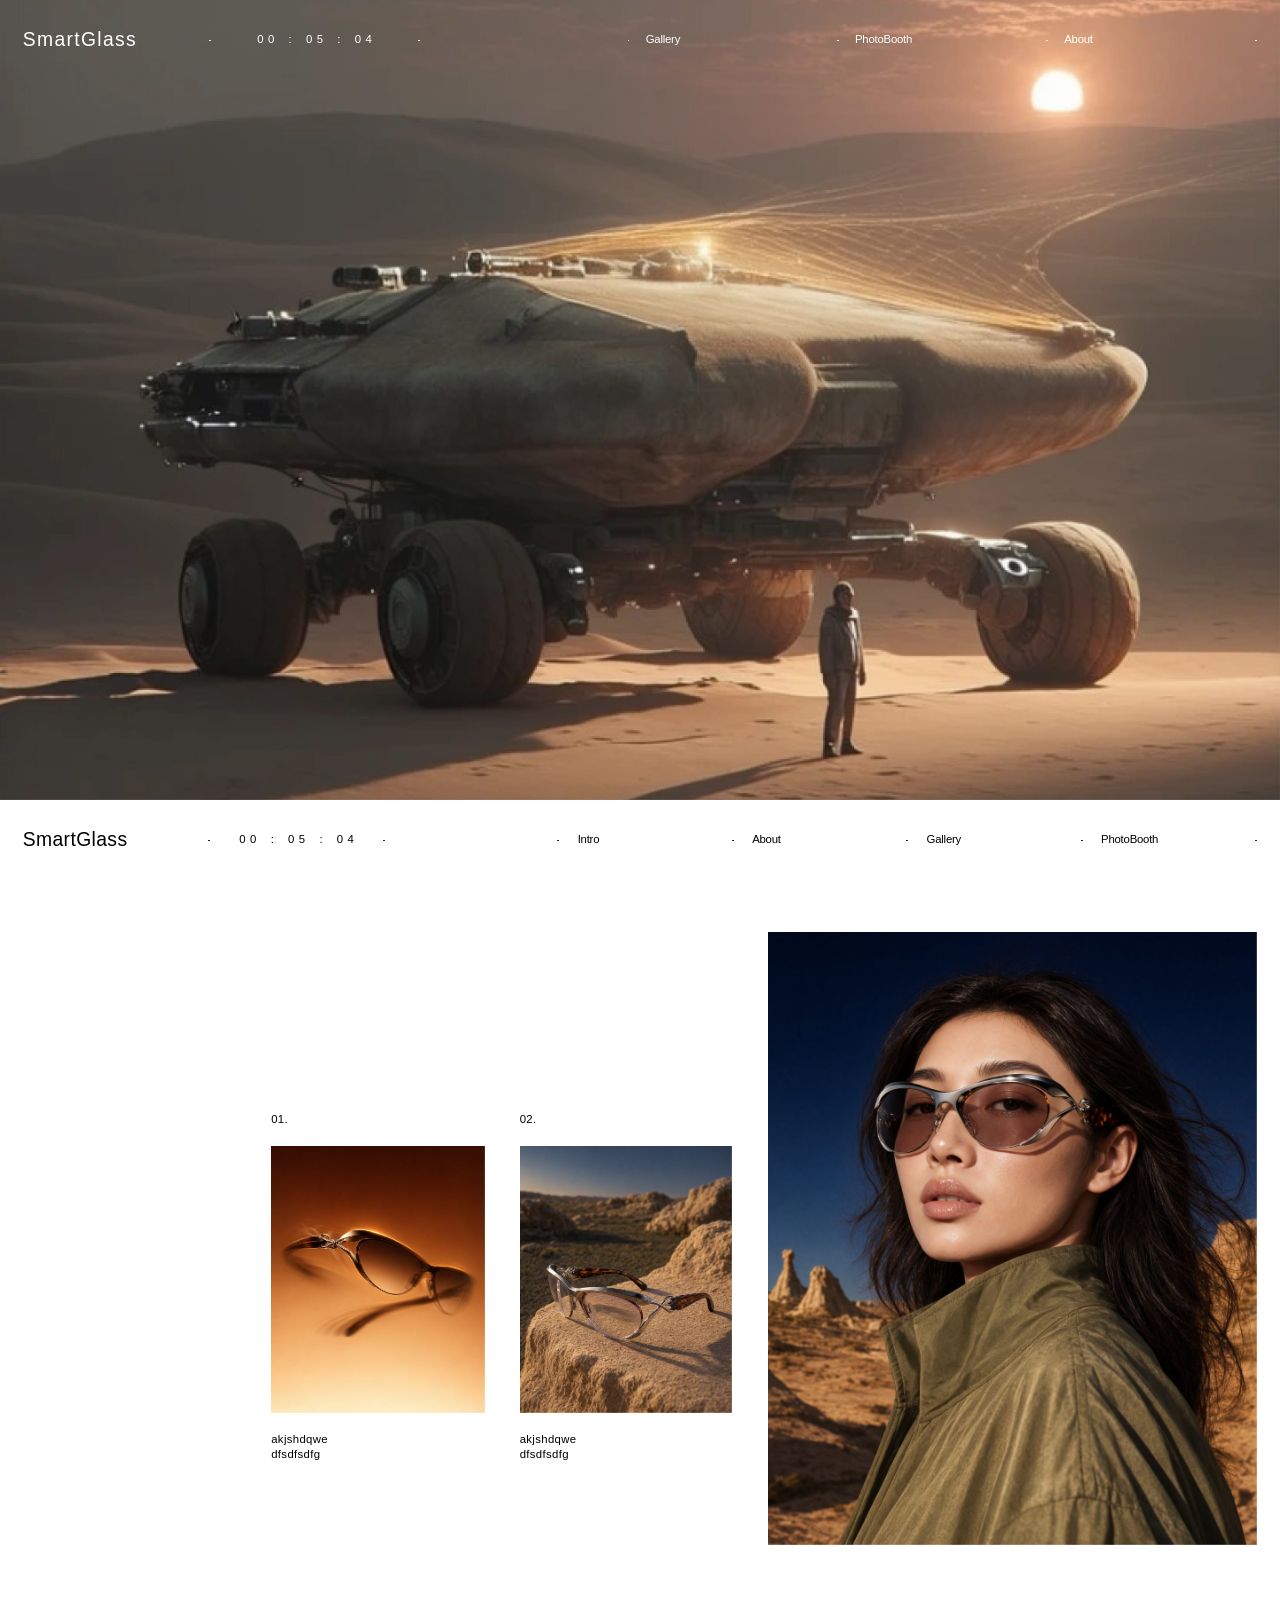
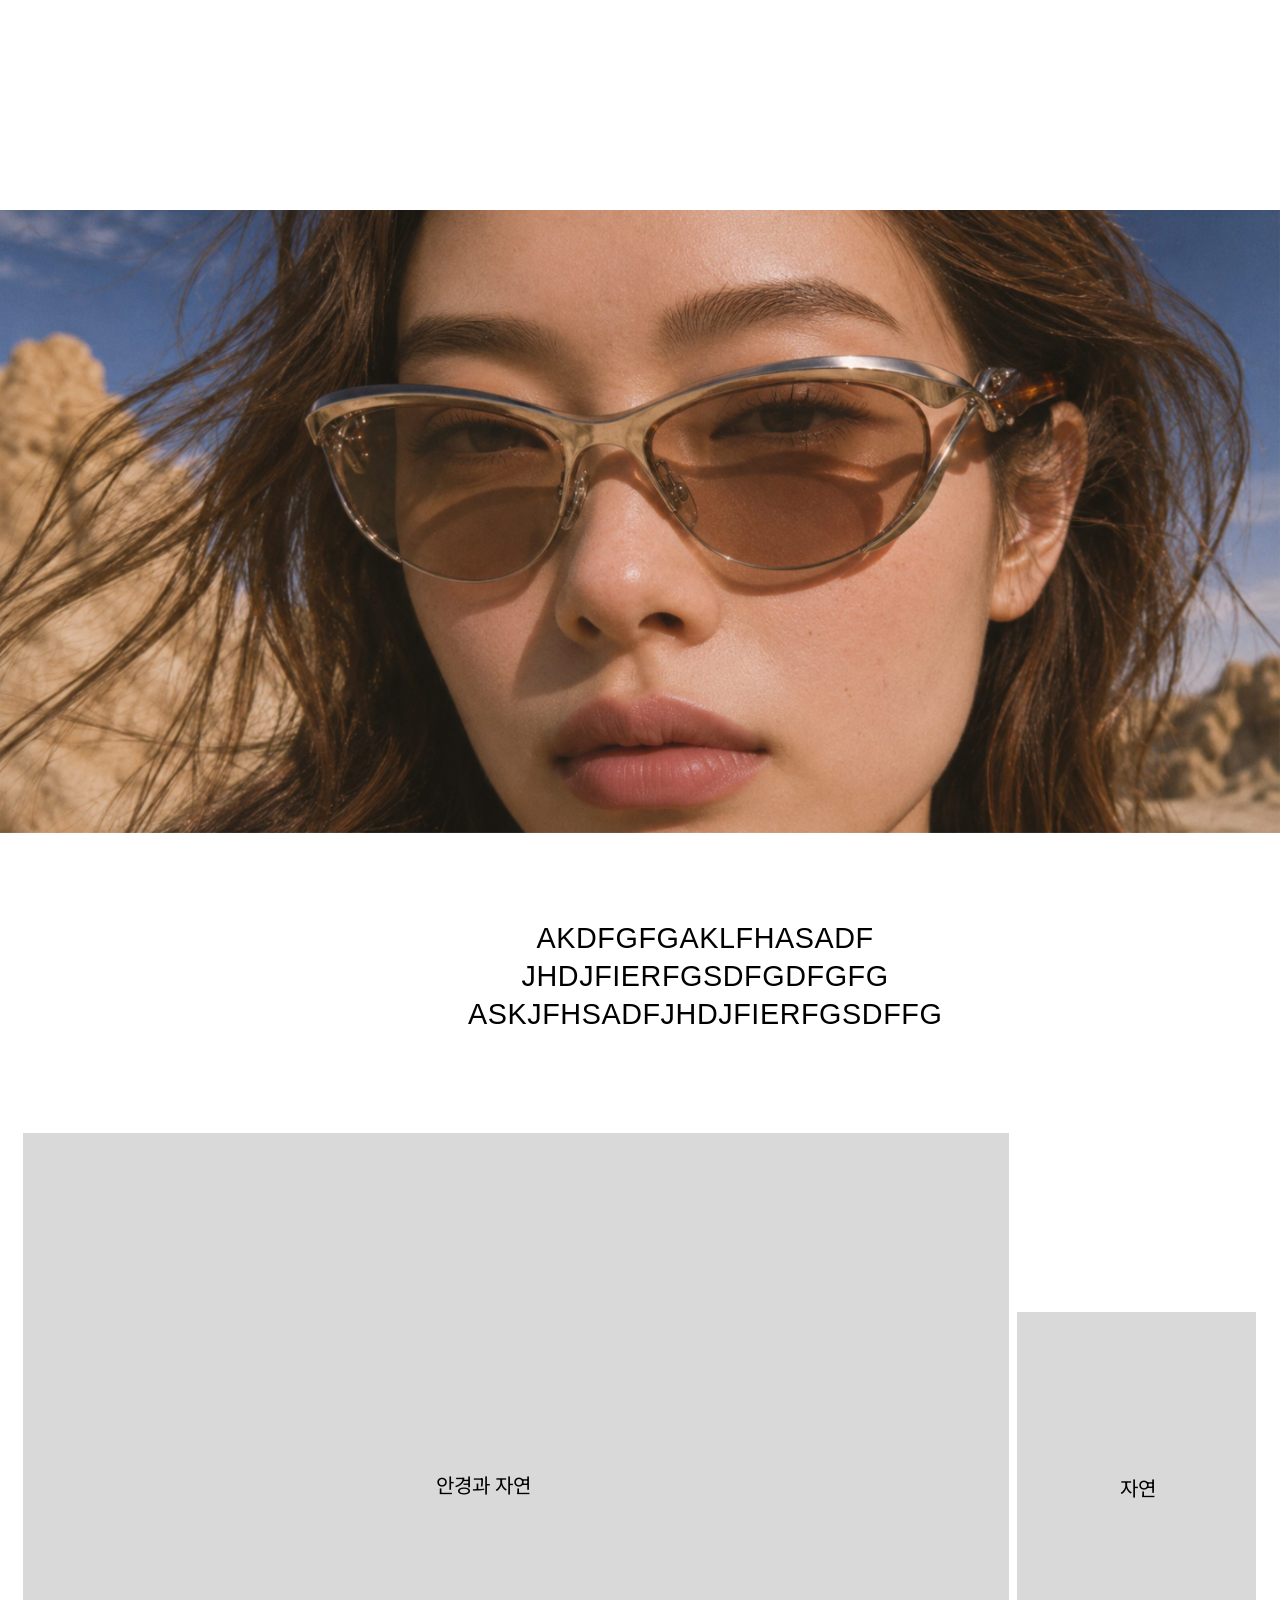
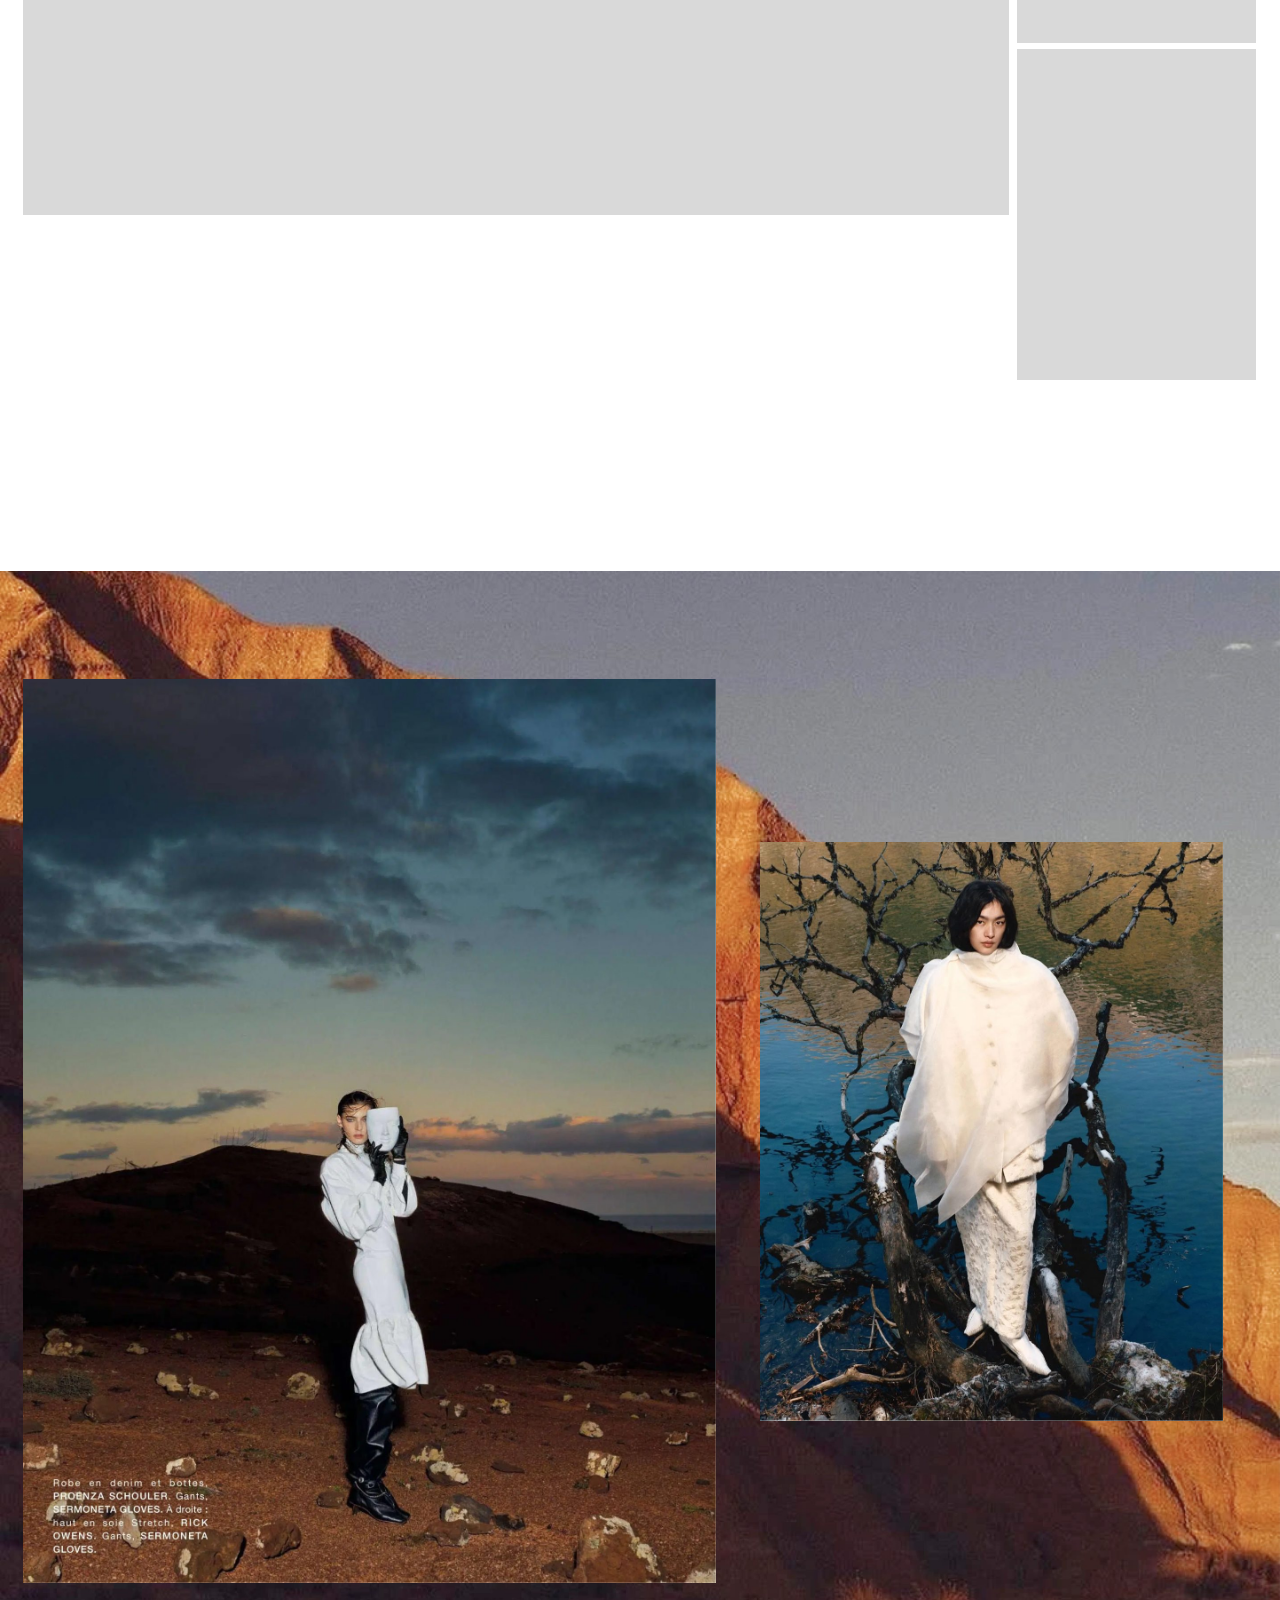
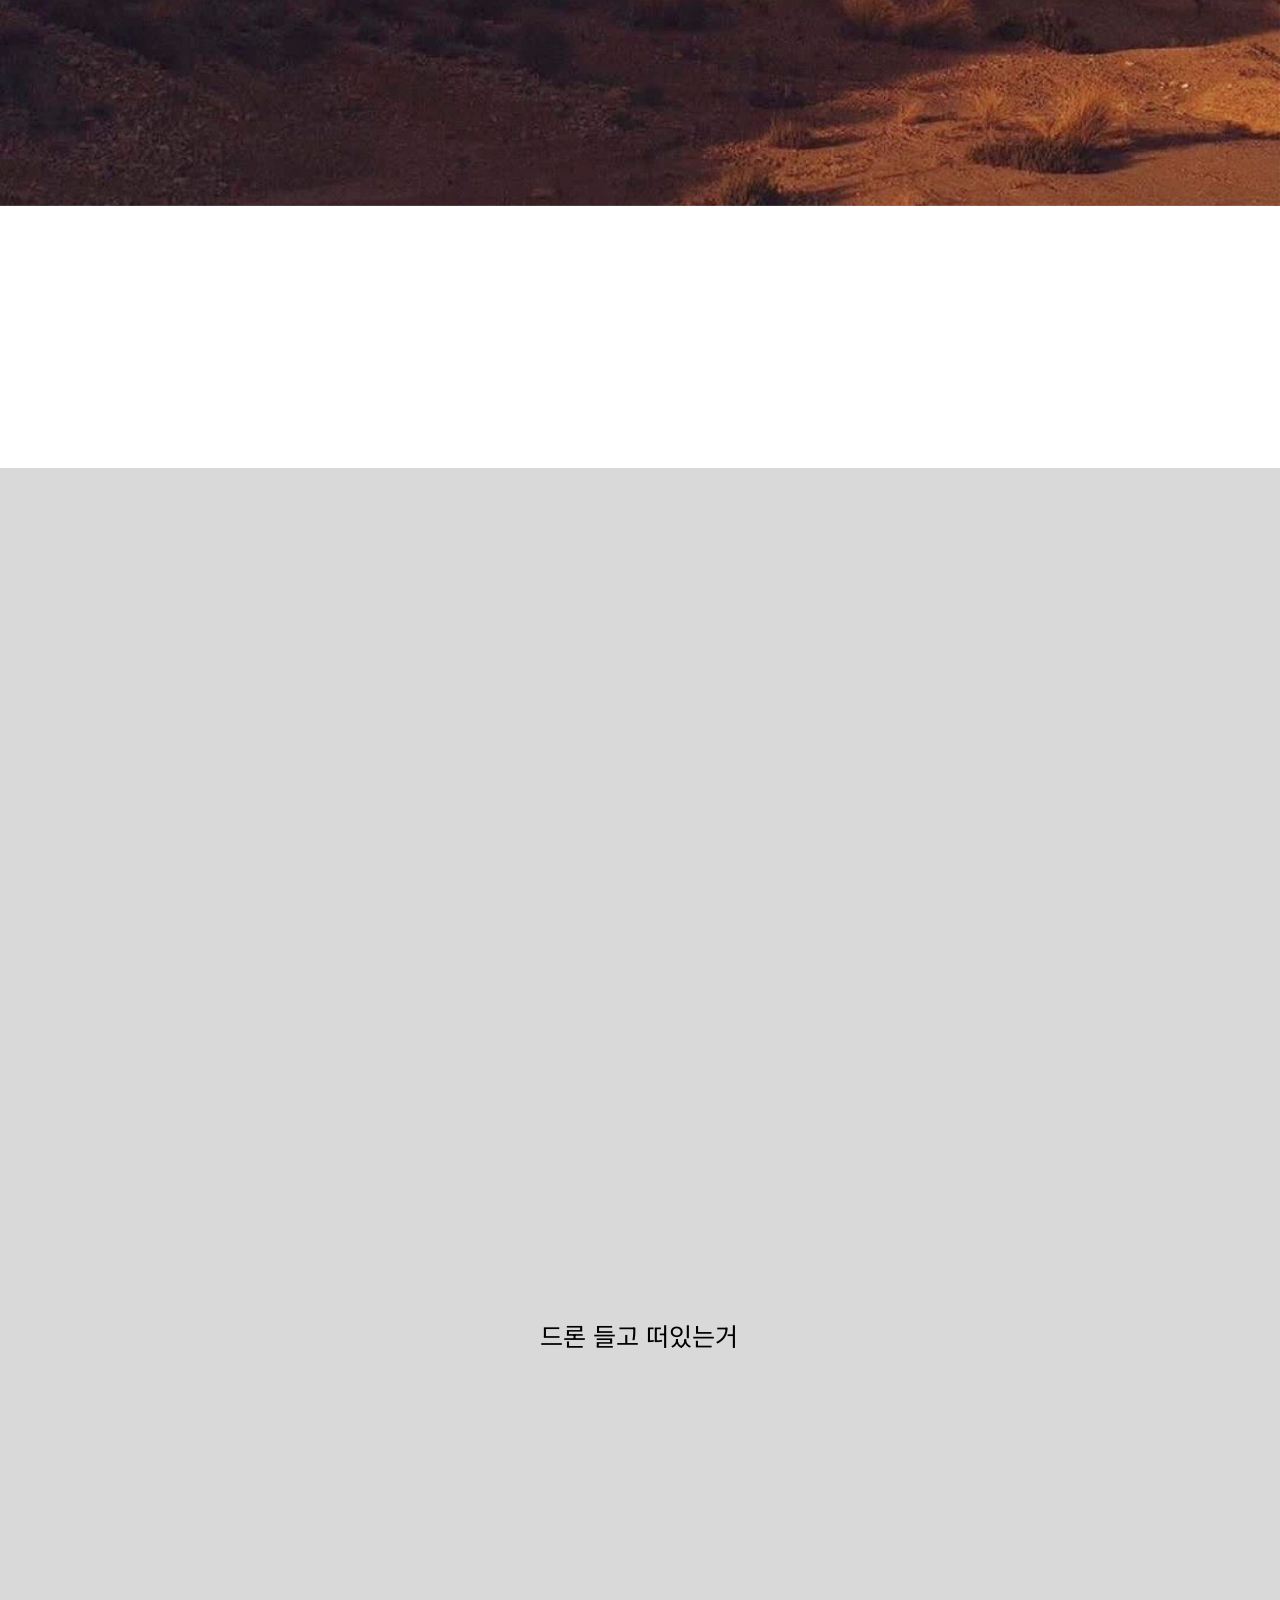
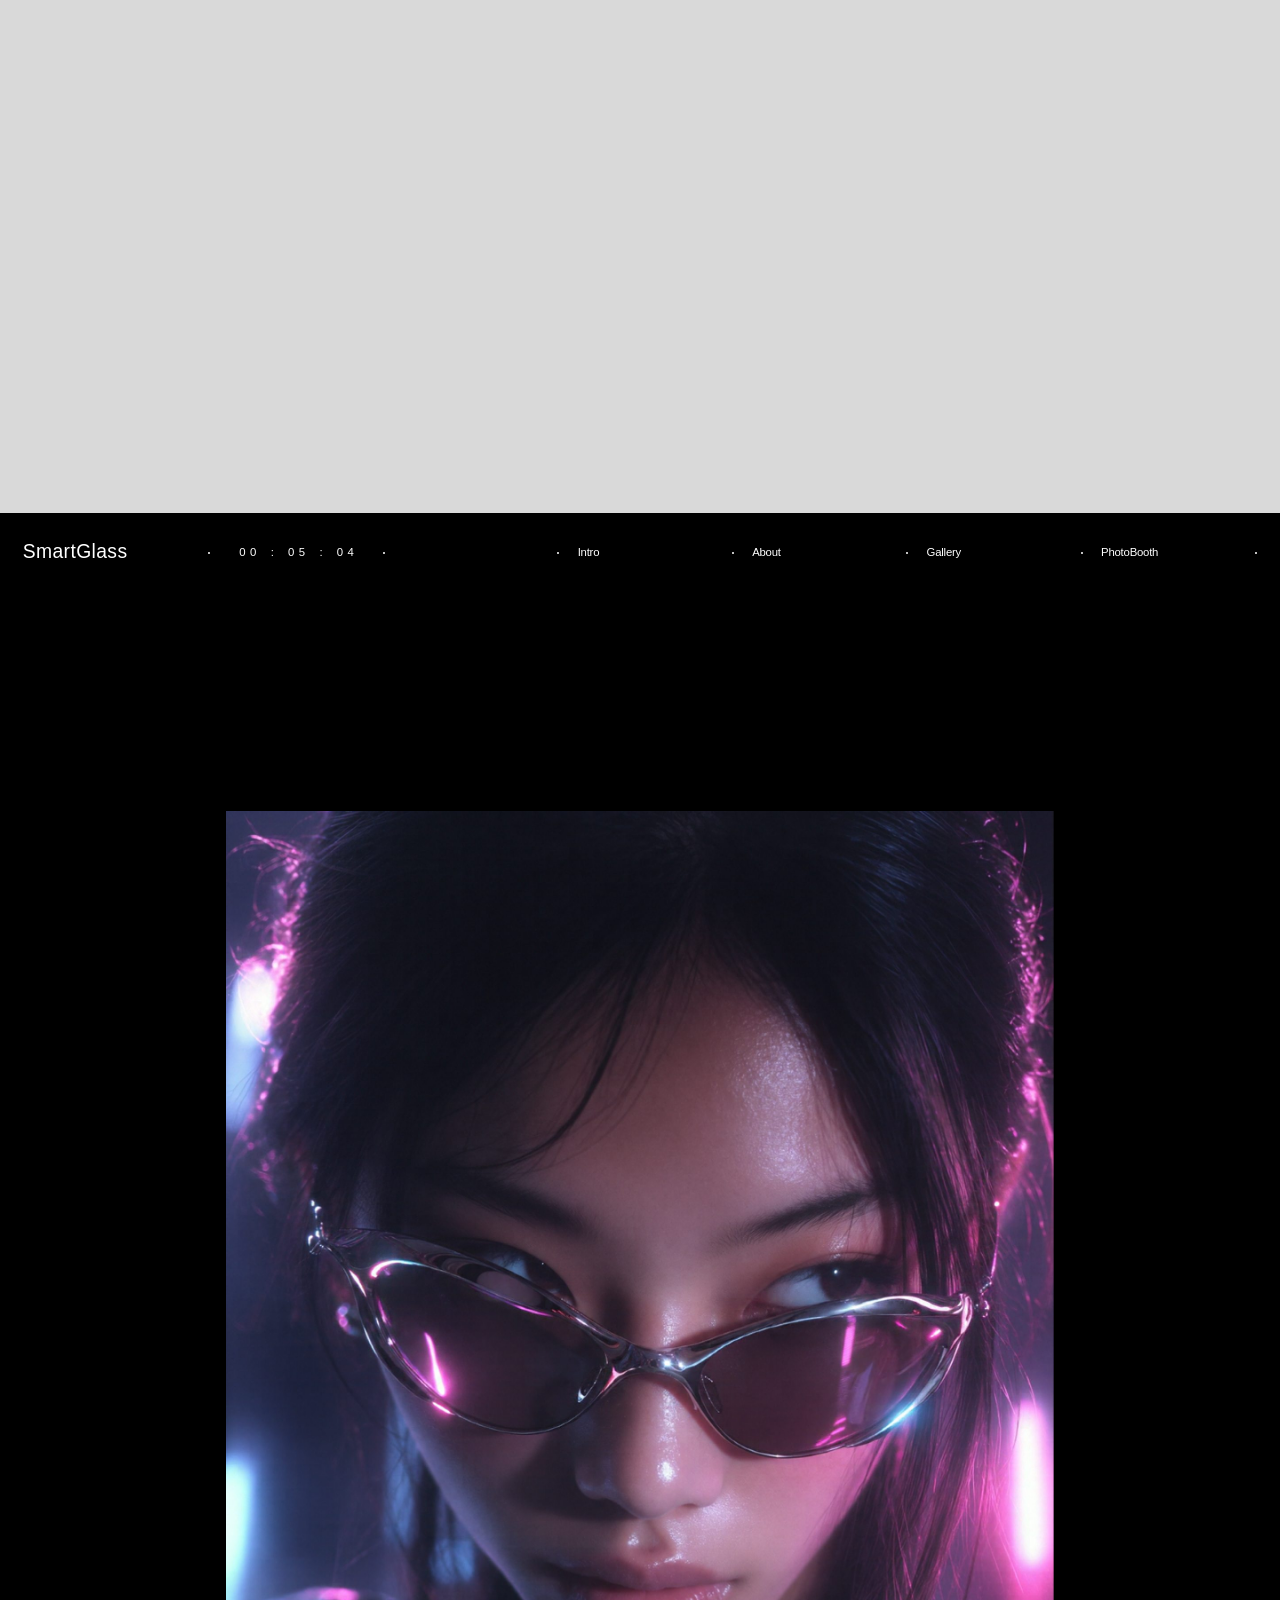
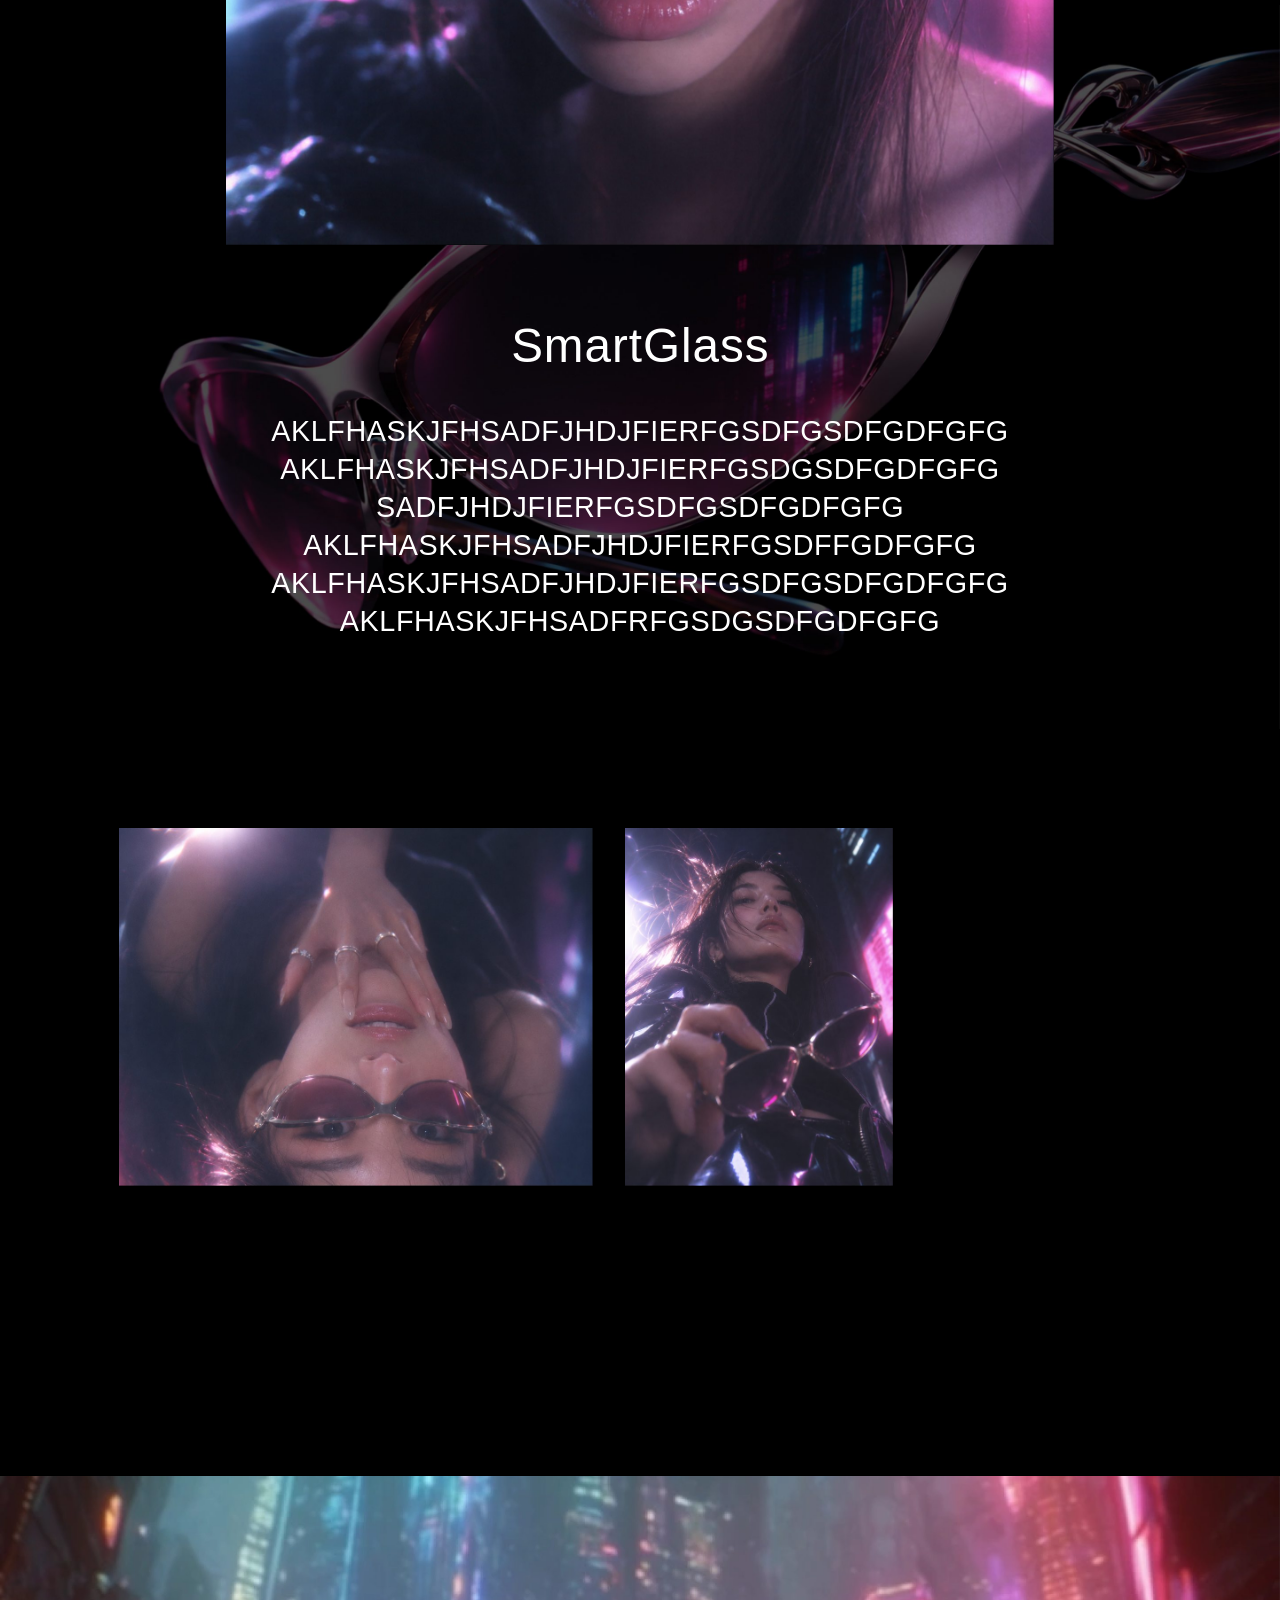
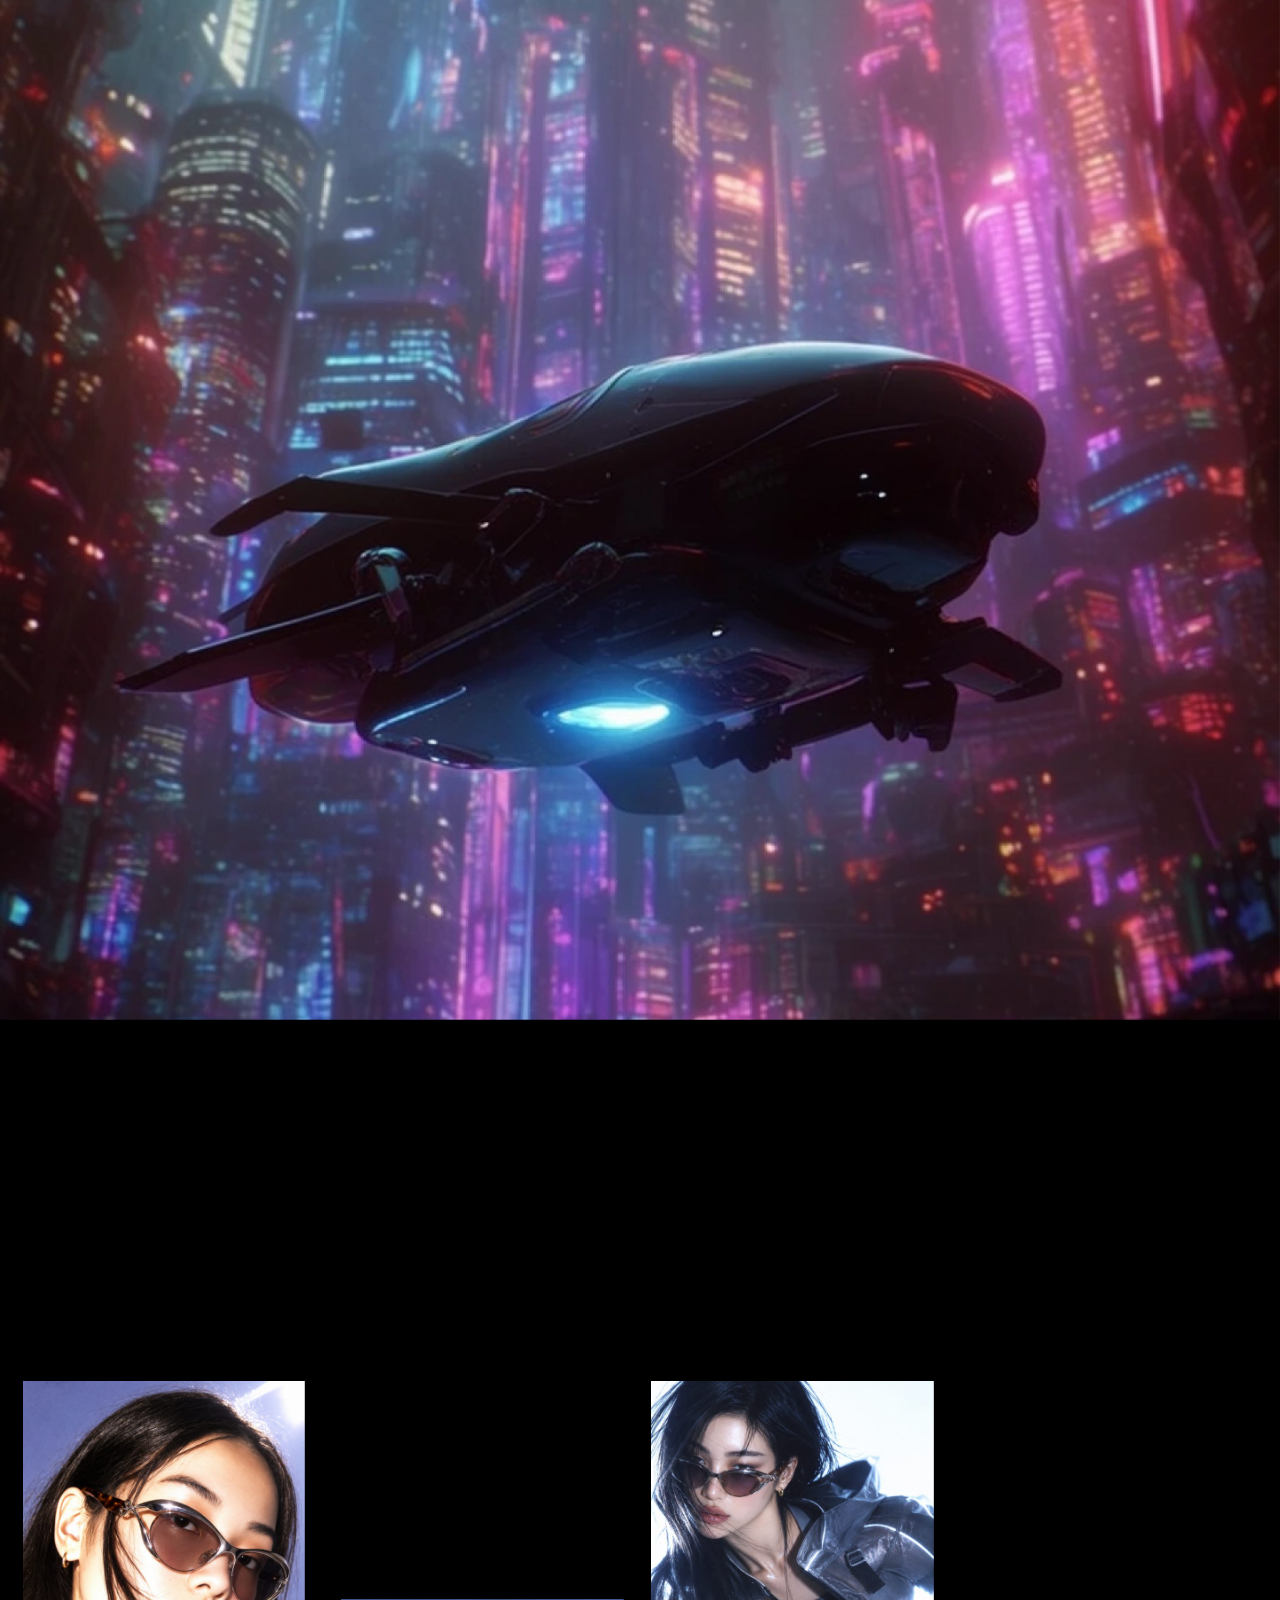
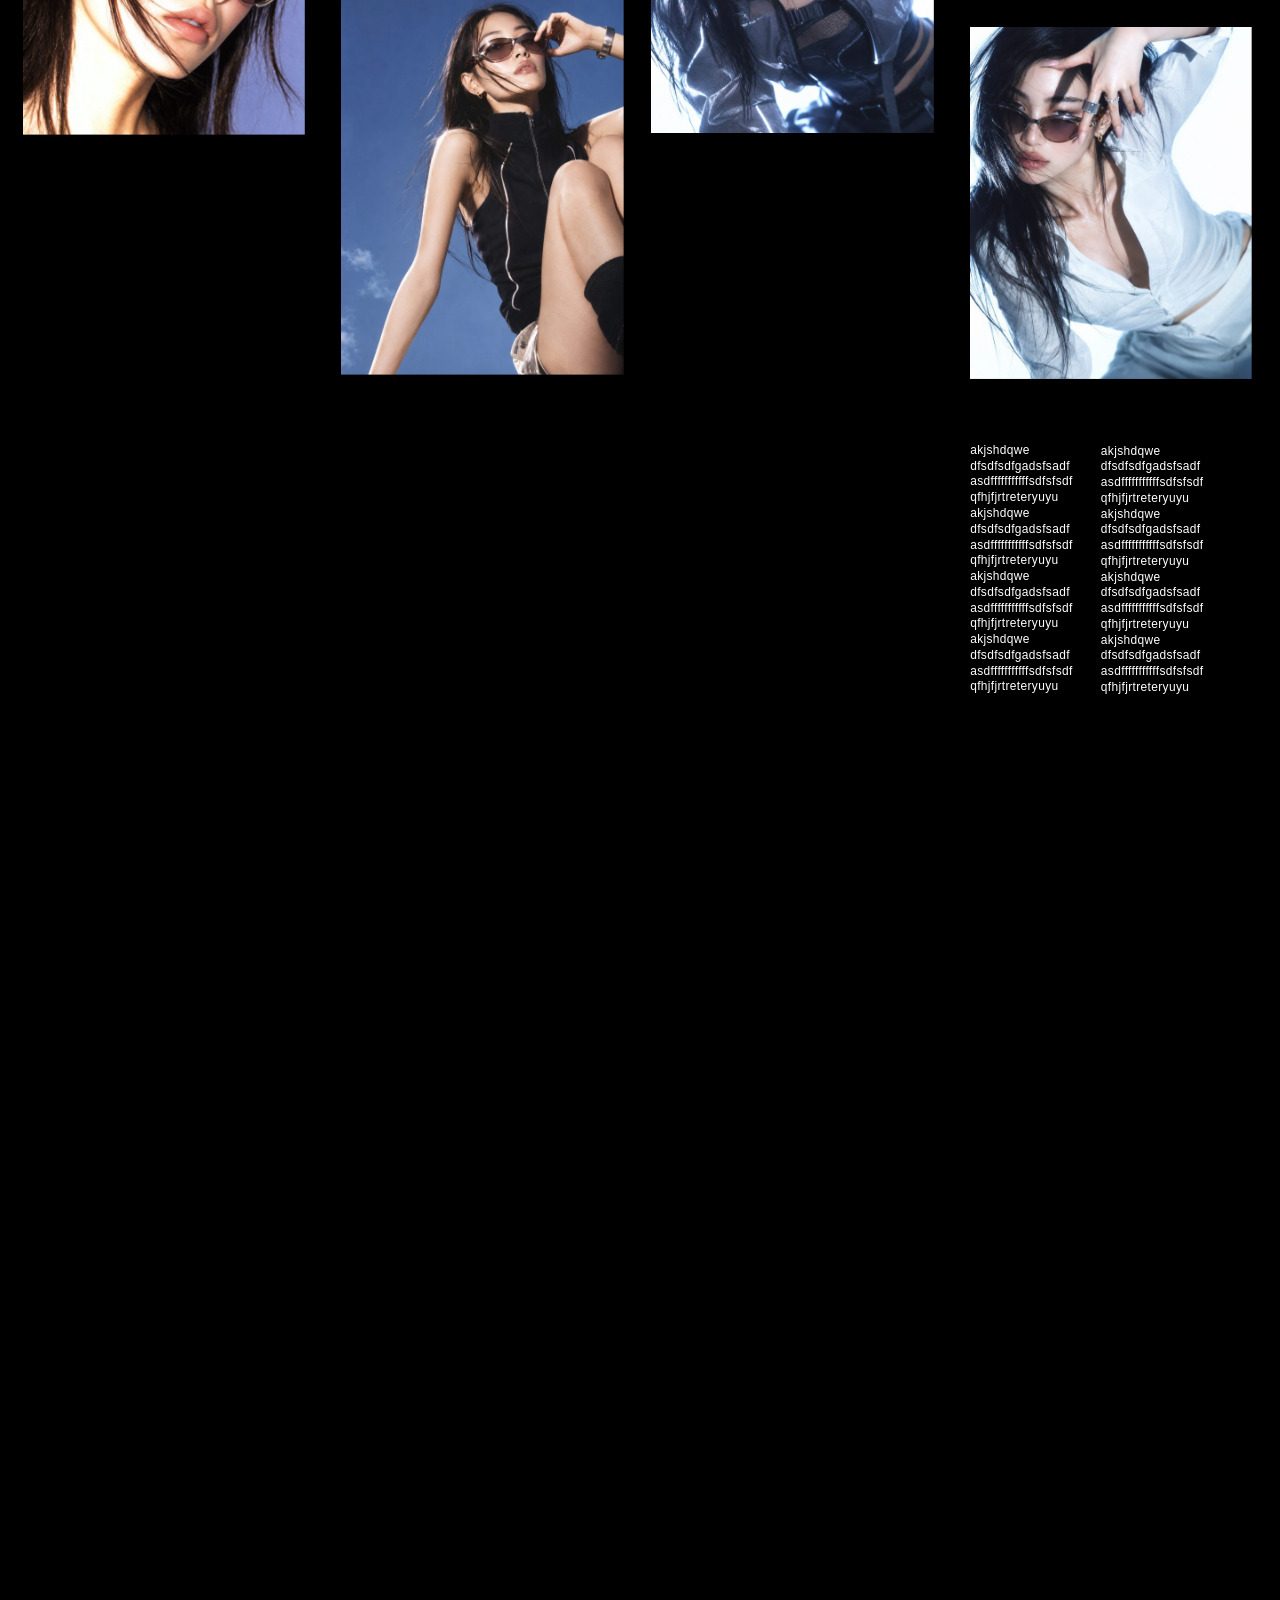
==== smartglass/index.html @ 03c6fc8e "Add SmartGlass intro, chapter 1 and chapter 2 pages from Figma Co-Authored-By: Claude Opus 5.5 <nore" ====
<!doctype html>
<html lang="ko">
<head>
<meta charset="utf-8">
<meta name="viewport" content="width=device-width, initial-scale=1, viewport-fit=cover">
<title>SmartGlass</title>
<link rel="preconnect" href="https://fonts.googleapis.com">
<link rel="preconnect" href="https://fonts.gstatic.com" crossorigin>
<link href="https://fonts.googleapis.com/css2?family=Inter:wght@400&family=Noto+Sans+KR:wght@400&display=swap" rel="stylesheet">
<link rel="stylesheet" href="css/style.css">
</head>
<body>
<!--
  숫자 읽는 법: 피그마 프레임 폭 11261을 화면 폭 전체로 보고, 모든 위치와 크기를 같은 단위로 적었어요.
  --x 왼쪽, --y 위, --w 폭, --h 높이. 피그마에서 레이어를 선택했을 때 보이는 X, Y, W, H 값을 그대로 옮기면 돼요.
-->

<!-- ============ 영상 인트로 ============ -->
<section class="sec intro" id="intro" style="--h:7038">
  <!-- 영상을 넣으려면 video 폴더에 파일을 올리고 아래 source 줄의 주석을 풀어 주세요 -->
  <video class="a box media kenburns" style="--x:0;--y:0;--w:11261;--h:7038" poster="img/intro-desert.jpg" autoplay muted loop playsinline>
    <!-- <source src="video/intro.mp4" type="video/mp4"> -->
  </video>

  <header class="bar on-dark">
    <a class="a logo" href="#intro" style="--x:200;--y:234">SmartGlass</a>
    <i class="a dot" style="--x:1839"></i>
    <div class="a tc" style="--x:2263;--y:281" aria-label="타임코드"><span class="n">01</span><span class="c" style="--o:276">:</span><span class="n" style="--o:429">01</span><span class="c" style="--o:705">:</span><span class="n" style="--o:858">01</span></div>
    <i class="a dot" style="--x:3680"></i>
    <i class="a dot" style="--x:5521"></i>
    <a class="a nav" href="#chapter1" style="--x:5681;--y:281">Gallery</a>
    <i class="a dot" style="--x:7362"></i>
    <a class="a nav" href="#chapter2" style="--x:7522;--y:281">PhotoBooth</a>
    <i class="a dot" style="--x:9203"></i>
    <a class="a nav" href="#about" style="--x:9363;--y:281">About</a>
    <i class="a dot" style="--x:11044"></i>
  </header>
</section>

<!-- ============ 챕터 1 (흰 바탕) ============ -->
<section class="sec chapter1" id="chapter1" style="--h:53777">
  <img class="a box reveal" style="--x:0;--y:26135;--w:11261;--h:10866" src="img/c1-desert-bg.jpg" alt="사막 풍경" loading="lazy">

  <header class="bar on-light">
    <a class="a logo" href="#intro" style="--x:200;--y:234;--ls:.02em">SmartGlass</a>
    <i class="a dot" style="--x:1834"></i>
    <div class="a tc" style="--x:2105;--y:281" aria-label="타임코드"><span class="n">01</span><span class="c" style="--o:276">:</span><span class="n" style="--o:429">01</span><span class="c" style="--o:705">:</span><span class="n" style="--o:858">01</span></div>
    <i class="a dot" style="--x:3369"></i>
    <i class="a dot" style="--x:4904"></i>
    <a class="a nav" href="#intro" style="--x:5082;--y:281">Intro</a>
    <i class="a dot" style="--x:6439"></i>
    <a class="a nav" href="#about" style="--x:6617;--y:281">About</a>
    <i class="a dot" style="--x:7974"></i>
    <a class="a nav" href="#chapter1" style="--x:8152;--y:281">Gallery</a>
    <i class="a dot" style="--x:9509"></i>
    <a class="a nav" href="#chapter2" style="--x:9687;--y:281">PhotoBooth</a>
    <i class="a dot" style="--x:11044"></i>
  </header>

  <p class="a t num" style="--x:2386;--y:2742">01.</p>
  <p class="a t num" style="--x:2386;--y:5564">akjshdqwe
dfsdfsdfg</p>
  <p class="a t num" style="--x:4572;--y:5564">akjshdqwe
dfsdfsdfg</p>
  <p class="a t num" style="--x:4572;--y:2742">02.</p>

  <img class="a box reveal" style="--x:6759;--y:1160;--w:4303;--h:5397" src="img/c1-portrait.jpg" alt="사막에서 선글라스를 쓴 인물" loading="lazy">
  <img class="a box reveal" style="--x:4572;--y:3046;--w:1870;--h:2346" src="img/c1-thumb-02.jpg" alt="" loading="lazy">
  <img class="a box reveal" style="--x:2386;--y:3046;--w:1878;--h:2346" src="img/c1-thumb-01.jpg" alt="" loading="lazy">
  <img class="a box reveal" style="--x:0;--y:8886;--w:11261;--h:5484" src="img/c1-closeup.jpg" alt="선글라스를 쓴 인물 클로즈업" loading="lazy">

  <div class="a box ph" style="--x:200;--y:17003;--w:8675;--h:6001"></div>
  <div class="a box ph" style="--x:8945;--y:18581;--w:2106;--h:2909"></div>
  <div class="a box ph" style="--x:8945;--y:21549;--w:2106;--h:2909"></div>
  <p class="a t ko" style="--x:3833;--y:20004;--fs:176.6">안경과 자연</p>
  <p class="a t ko" style="--x:9810;--y:20036;--fs:176.6"> 자연</p>

  <img class="a box reveal" style="--x:200;--y:27092;--w:6096;--h:7948" src="img/c1-glass-tall.jpg" alt="" loading="lazy">
  <img class="a box reveal" style="--x:6689;--y:28521;--w:4073;--h:5092" src="img/c1-glass-side.jpg" alt="" loading="lazy">

  <div class="a box ph" style="--x:0;--y:39304;--w:11261;--h:14473"></div>
  <p class="a t ko" style="--x:4755;--y:46825;--fs:221.1">드론 들고 떠있는거</p>
  <p class="a t big center" style="--x:4117;--y:15132;--w:4173">akdfgfgaklfhasadf
jhdjfierfgsdfgdfgfg
askjfhsadfjhdjfierfgsdffg</p>
</section>

<!-- ============ 챕터 2 (검은 바탕) ============ -->
<section class="sec chapter2" id="chapter2" style="--h:53777">
  <img class="a box" style="--x:191;--y:9610;--w:11070;--h:6373" src="img/c2-city-bg.jpg" alt="" loading="lazy">

  <header class="bar on-dark">
    <a class="a logo" href="#intro" style="--x:200;--y:234;--ls:.02em">SmartGlass</a>
    <i class="a dot" style="--x:1834"></i>
    <div class="a tc" style="--x:2105;--y:281" aria-label="타임코드"><span class="n">01</span><span class="c" style="--o:276">:</span><span class="n" style="--o:429">01</span><span class="c" style="--o:705">:</span><span class="n" style="--o:858">01</span></div>
    <i class="a dot" style="--x:3369"></i>
    <i class="a dot" style="--x:4904"></i>
    <a class="a nav" href="#intro" style="--x:5082;--y:281">Intro</a>
    <i class="a dot" style="--x:6439"></i>
    <a class="a nav" href="#about" style="--x:6617;--y:281">About</a>
    <i class="a dot" style="--x:7974"></i>
    <a class="a nav" href="#chapter1" style="--x:8152;--y:281">Gallery</a>
    <i class="a dot" style="--x:9509"></i>
    <a class="a nav" href="#chapter2" style="--x:9687;--y:281">PhotoBooth</a>
    <i class="a dot" style="--x:11044"></i>
  </header>

  <h2 class="a t" style="--x:4497;--y:12334;--fs:419.2;--ls:.02em">SmartGlass</h2>
  <img class="a box reveal" style="--x:1992;--y:2625;--w:7278;--h:9095" src="img/c2-portrait.jpg" alt="네온 도시 속 선글라스를 쓴 인물" loading="lazy">
  <img class="a box reveal" style="--x:1049;--y:16853;--w:4165;--h:3149" src="img/c2-thumb-01.jpg" alt="" loading="lazy">
  <img class="a box reveal" style="--x:5496;--y:16853;--w:2362;--h:3149" src="img/c2-thumb-02.jpg" alt="" loading="lazy">
  <p class="a t big center" style="--x:2386;--y:13198;--w:6489">aklfhaskjfhsadfjhdjfierfgsdfgsdfgdfgfg
aklfhaskjfhsadfjhdjfierfgsdgsdfgdfgfg
sadfjhdjfierfgsdfgsdfgdfgfg
aklfhaskjfhsadfjhdjfierfgsdffgdfgfg
aklfhaskjfhsadfjhdjfierfgsdfgsdfgdfgfg
aklfhaskjfhsadfrfgsdgsdfgdfgfg</p>
  <img class="a box reveal" style="--x:0;--y:22550;--w:11261;--h:10068" src="img/c2-flyer.jpg" alt="네온 도시 위를 나는 비행체" loading="lazy">
  <img class="a box reveal" style="--x:3004;--y:37710;--w:2482;--h:3309" src="img/c2-look-02.jpg" alt="" loading="lazy">
  <img class="a box reveal" style="--x:200;--y:35791;--w:2482;--h:3114" src="img/c2-look-01.jpg" alt="" loading="lazy">
  <img class="a box reveal" style="--x:5730;--y:35791;--w:2483;--h:3102" src="img/c2-look-03.jpg" alt="" loading="lazy">
  <img class="a box reveal" style="--x:8535;--y:37954;--w:2482;--h:3101" src="img/c2-look-04.jpg" alt="" loading="lazy">
  <p class="a t small" style="--x:8535;--y:41477">
akjshdqwe
dfsdfsdfgadsfsadf
asdfffffffffffsdfsfsdf
qfhjfjrtreteryuyu
akjshdqwe
dfsdfsdfgadsfsadf
asdfffffffffffsdfsfsdf
qfhjfjrtreteryuyu
akjshdqwe
dfsdfsdfgadsfsadf
asdfffffffffffsdfsfsdf
qfhjfjrtreteryuyu
akjshdqwe
dfsdfsdfgadsfsadf
asdfffffffffffsdfsfsdf
qfhjfjrtreteryuyu</p>
  <p class="a t small" style="--x:9685;--y:41482">
akjshdqwe
dfsdfsdfgadsfsadf
asdfffffffffffsdfsfsdf
qfhjfjrtreteryuyu
akjshdqwe
dfsdfsdfgadsfsadf
asdfffffffffffsdfsfsdf
qfhjfjrtreteryuyu
akjshdqwe
dfsdfsdfgadsfsadf
asdfffffffffffsdfsfsdf
qfhjfjrtreteryuyu
akjshdqwe
dfsdfsdfgadsfsadf
asdfffffffffffsdfsfsdf
qfhjfjrtreteryuyu</p>
  <span id="about"></span>
</section>

<script src="js/main.js"></script>
</body>
</html>
---- smartglass/css/style.css ----
/* SmartGlass: 피그마 '영상 · 챕터1 · 챕터2' 프레임을 그대로 옮긴 페이지
   모든 위치와 크기는 피그마 프레임 폭 11261을 기준으로 한 숫자예요.
   1 단위 = 화면 폭 / 11261. 1440px 화면에서 100 단위는 약 12.8px이에요. */

:root{
  --u: calc(100vw / 11261);
  --black: #000;
  --white: #fff;
  --gray: #D9D9D9;                 /* 피그마 회색 도형 */
  --sans: "Helvetica Neue", Helvetica, Arial, "Noto Sans KR", sans-serif;
  --ko: Inter, "Noto Sans KR", "Apple SD Gothic Neo", sans-serif;
}

*{box-sizing:border-box;margin:0;padding:0}
html{scroll-behavior:smooth}
body{background:var(--white);color:var(--black);font-family:var(--sans);-webkit-font-smoothing:antialiased;overflow-x:hidden}
a{color:inherit;text-decoration:none}
img,video{display:block}

/* 섹션: 높이는 각 section의 --h */
.sec{position:relative;width:100%;height:calc(var(--h) * var(--u));overflow:hidden}
.intro{background:var(--white);color:var(--white)}
.chapter1{background:var(--white);color:var(--black)}
.chapter2{background:var(--black);color:var(--white)}

/* 자리 잡기: --x, --y, (--w, --h) */
.a{position:absolute;left:calc(var(--x) * var(--u));top:calc(var(--y, 0) * var(--u))}
.box{width:calc(var(--w) * var(--u));height:calc(var(--h) * var(--u))}
img.box,video.box{object-fit:cover}
.ph{background:var(--gray)}

/* 헤더 */
.bar{position:absolute;inset:0 0 auto 0;height:calc(700 * var(--u));z-index:5}
.logo{font-size:calc(170 * var(--u));line-height:1.32;letter-spacing:var(--ls, .07em);white-space:nowrap}
.nav{font-size:calc(100 * var(--u));line-height:1.32;letter-spacing:-.02em;white-space:nowrap;transition:opacity .2s}
.nav:hover{opacity:.5}
.dot{--y:348;width:calc(17 * var(--u));height:calc(17 * var(--u));border-radius:50%;background:currentColor}
.tc{font-size:calc(100 * var(--u));line-height:1.32;height:calc(132 * var(--u));width:calc(1009 * var(--u));font-variant-numeric:tabular-nums}
.tc span{position:absolute;top:0;left:calc(var(--o, 0) * var(--u))}
.tc .n{letter-spacing:.39em}
.tc .c{letter-spacing:-.02em}

/* 글자 */
.t{font-size:calc(var(--fs, 100) * var(--u));line-height:1.32;letter-spacing:var(--ls, .03em);white-space:pre;font-weight:400}
.t.ko{font-family:var(--ko);line-height:1.21;letter-spacing:0}
.t.big{font-size:calc(253.05 * var(--u));letter-spacing:.02em;text-transform:uppercase}
.t.small{font-size:calc(105.2 * var(--u))}
.t.center{text-align:center;width:calc(var(--w) * var(--u))}

/* 움직임 */
.kenburns{animation:kenburns 24s ease-in-out infinite alternate;transform-origin:60% 55%}
@keyframes kenburns{from{transform:scale(1)}to{transform:scale(1.08)}}
.reveal{opacity:0;transform:translateY(calc(120 * var(--u)));transition:opacity 1.1s ease, transform 1.1s cubic-bezier(.2,.7,.2,1)}
.reveal.in{opacity:1;transform:none}

@media (prefers-reduced-motion: reduce){
  .kenburns{animation:none}
  .reveal{opacity:1;transform:none;transition:none}
}
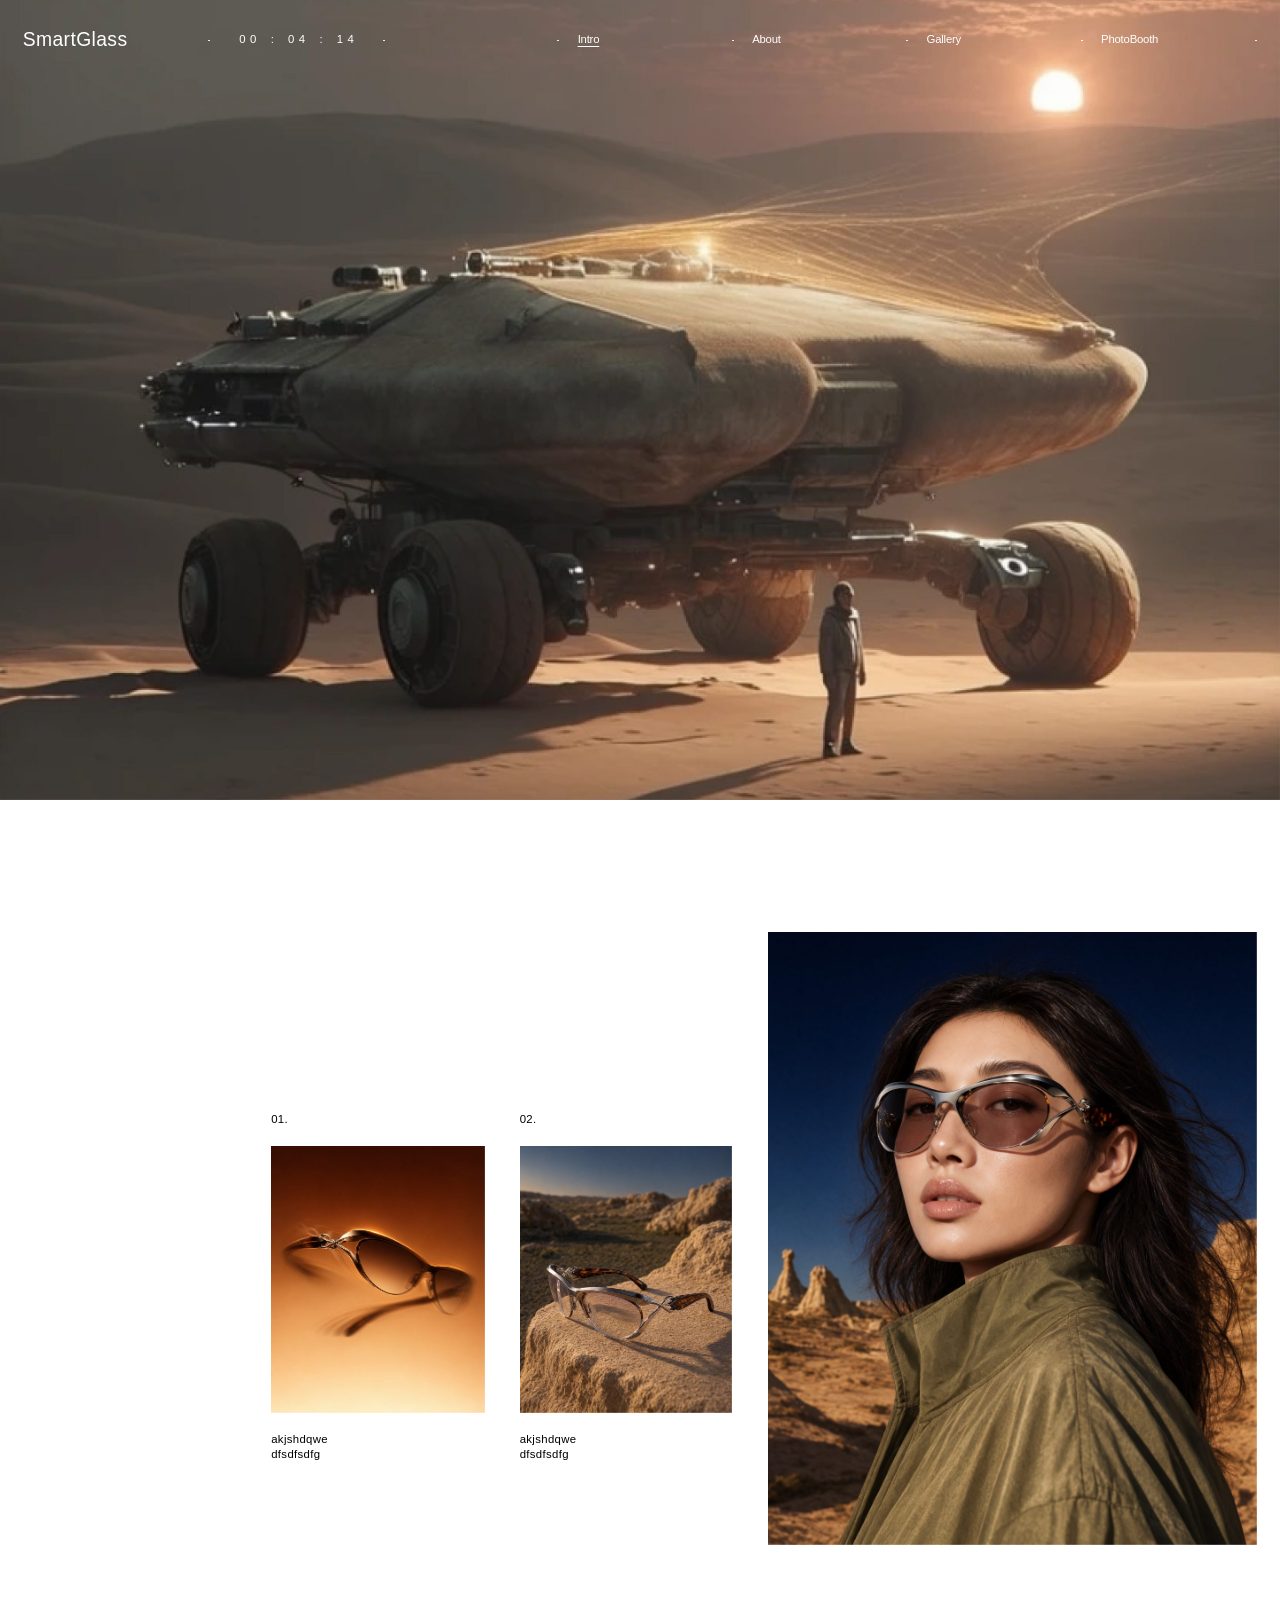
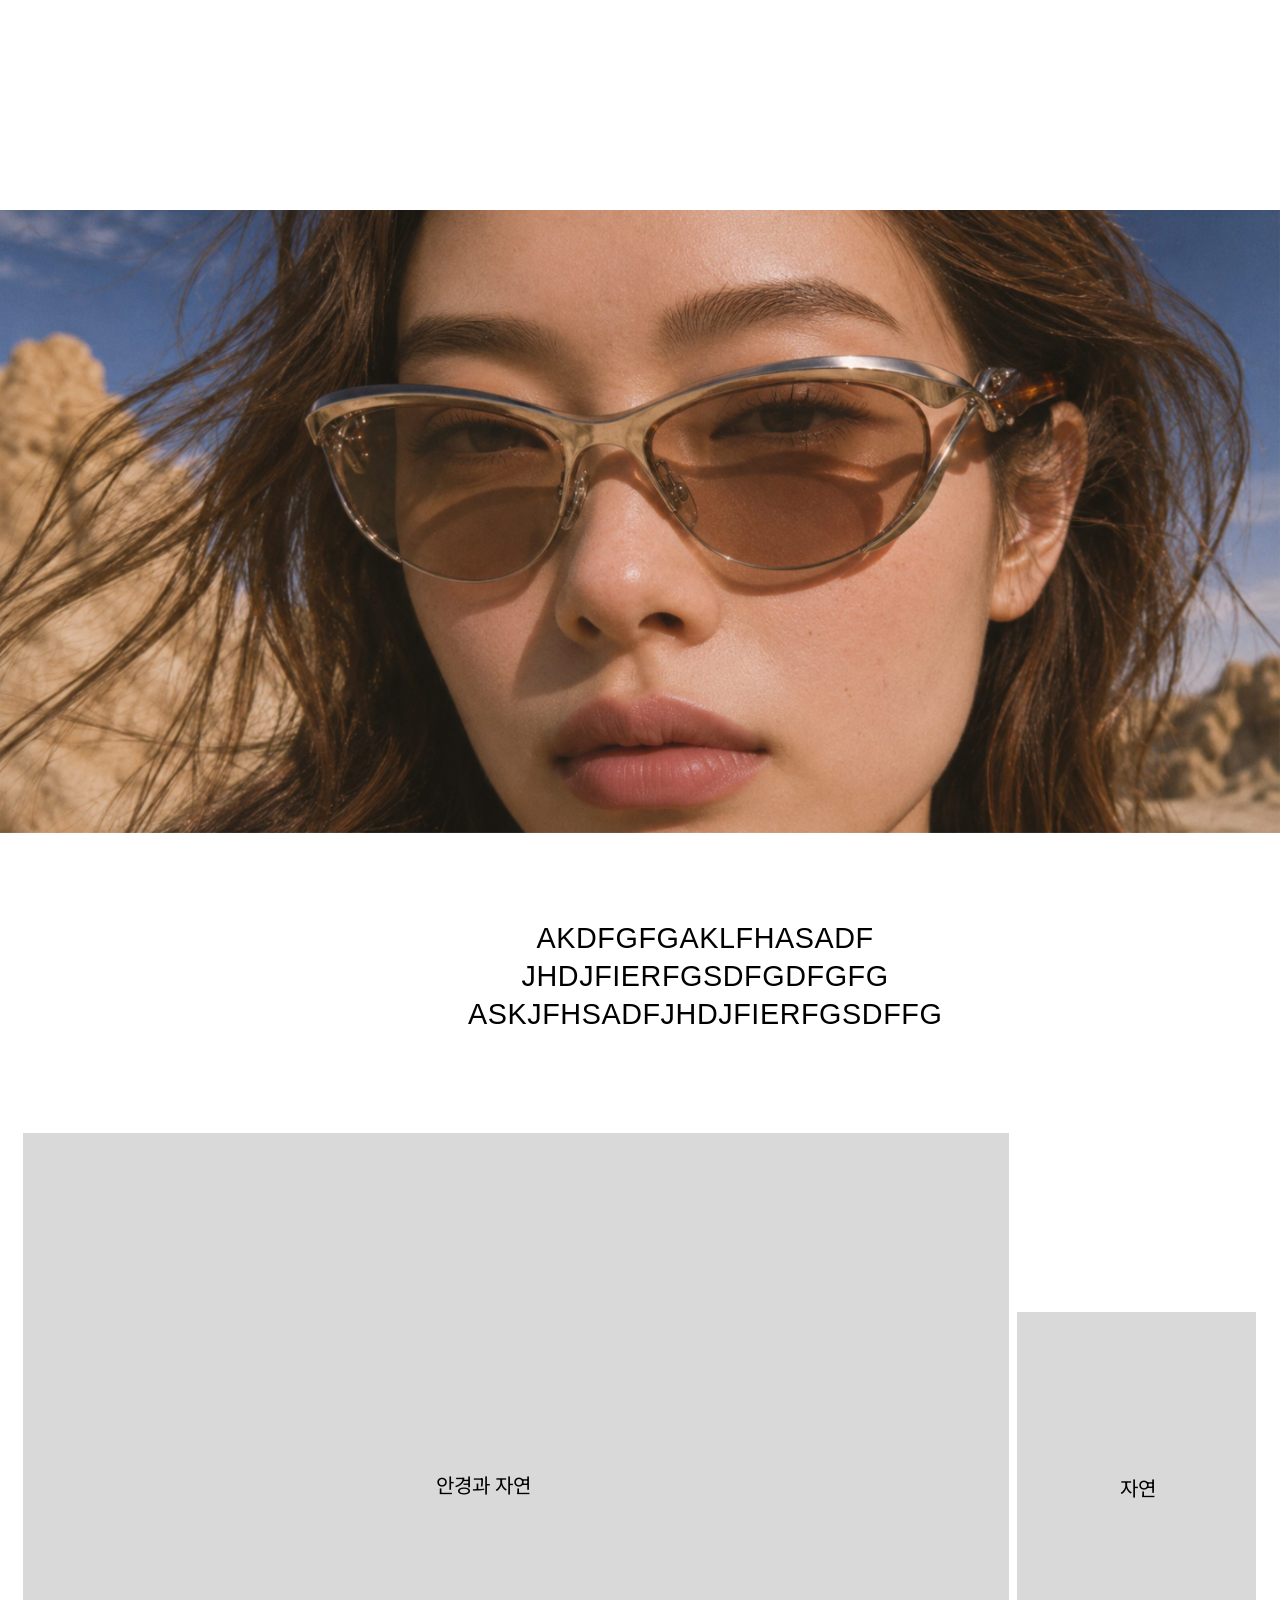
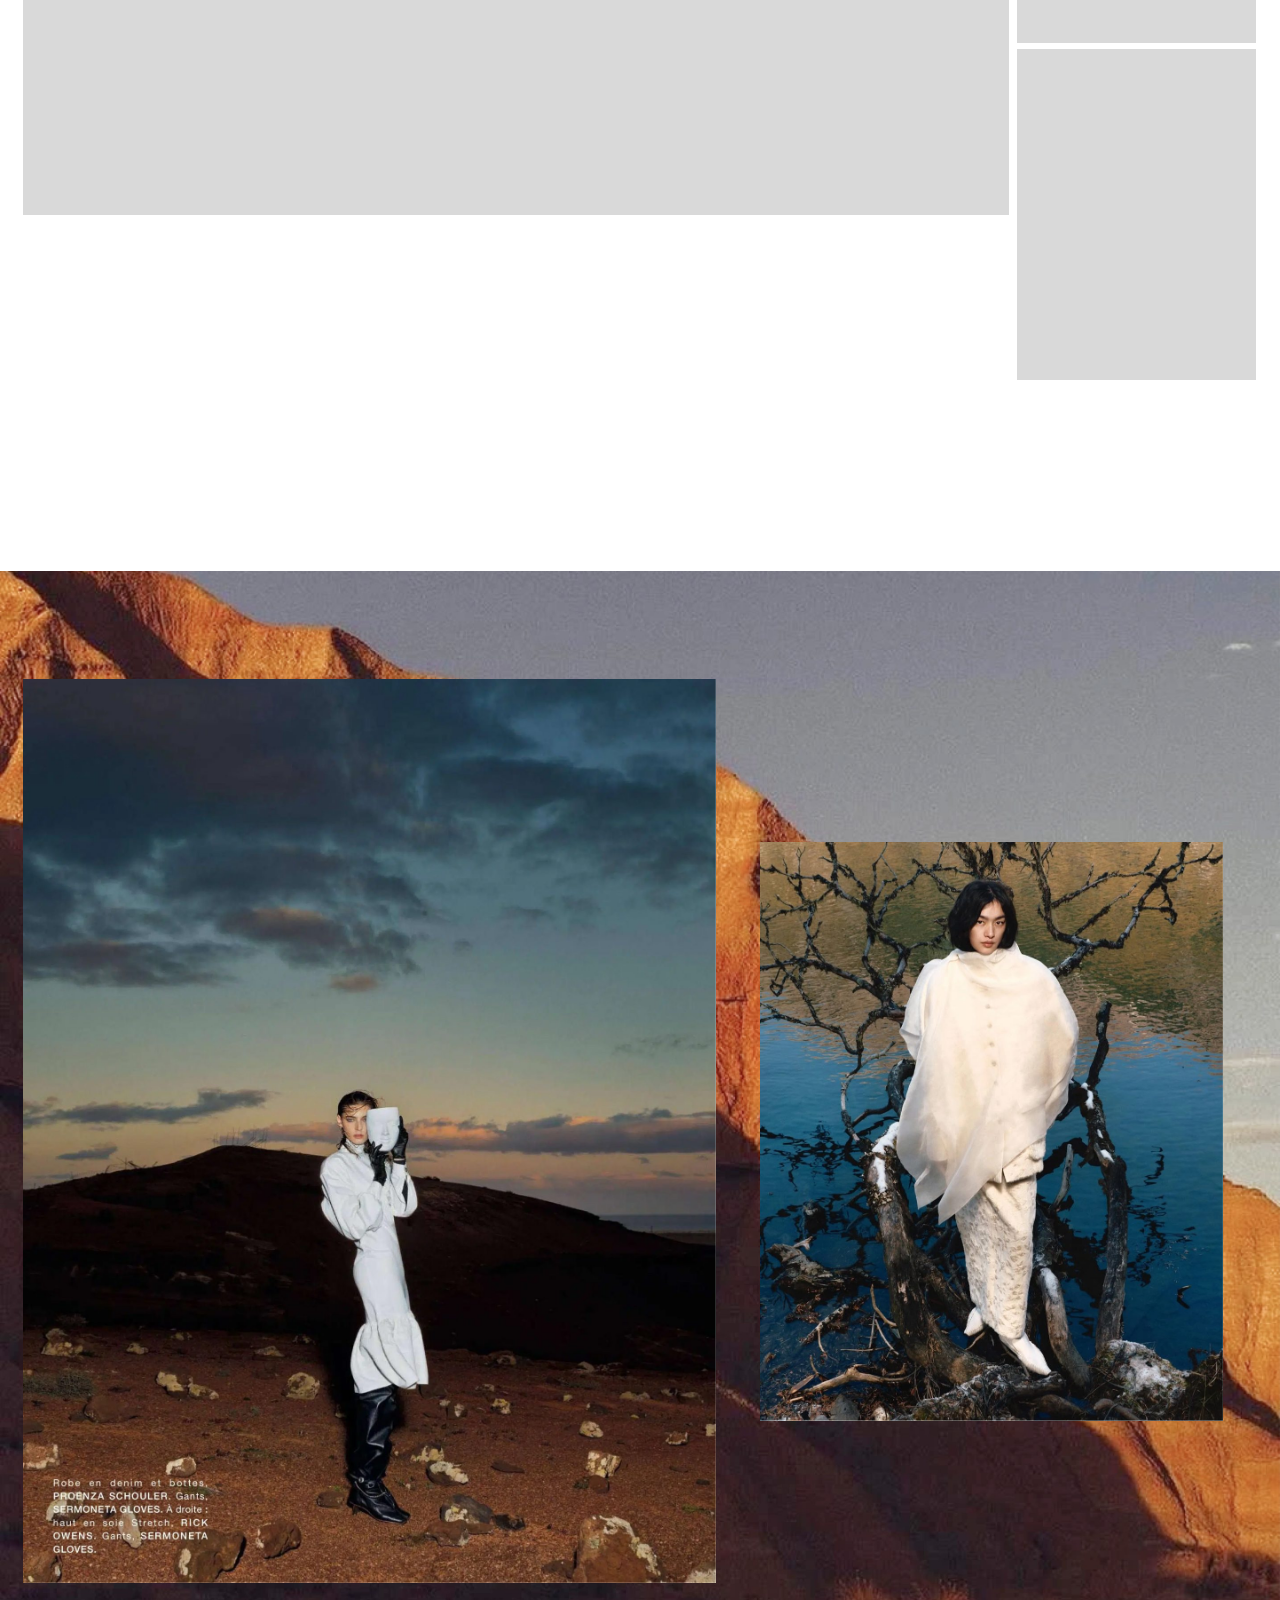
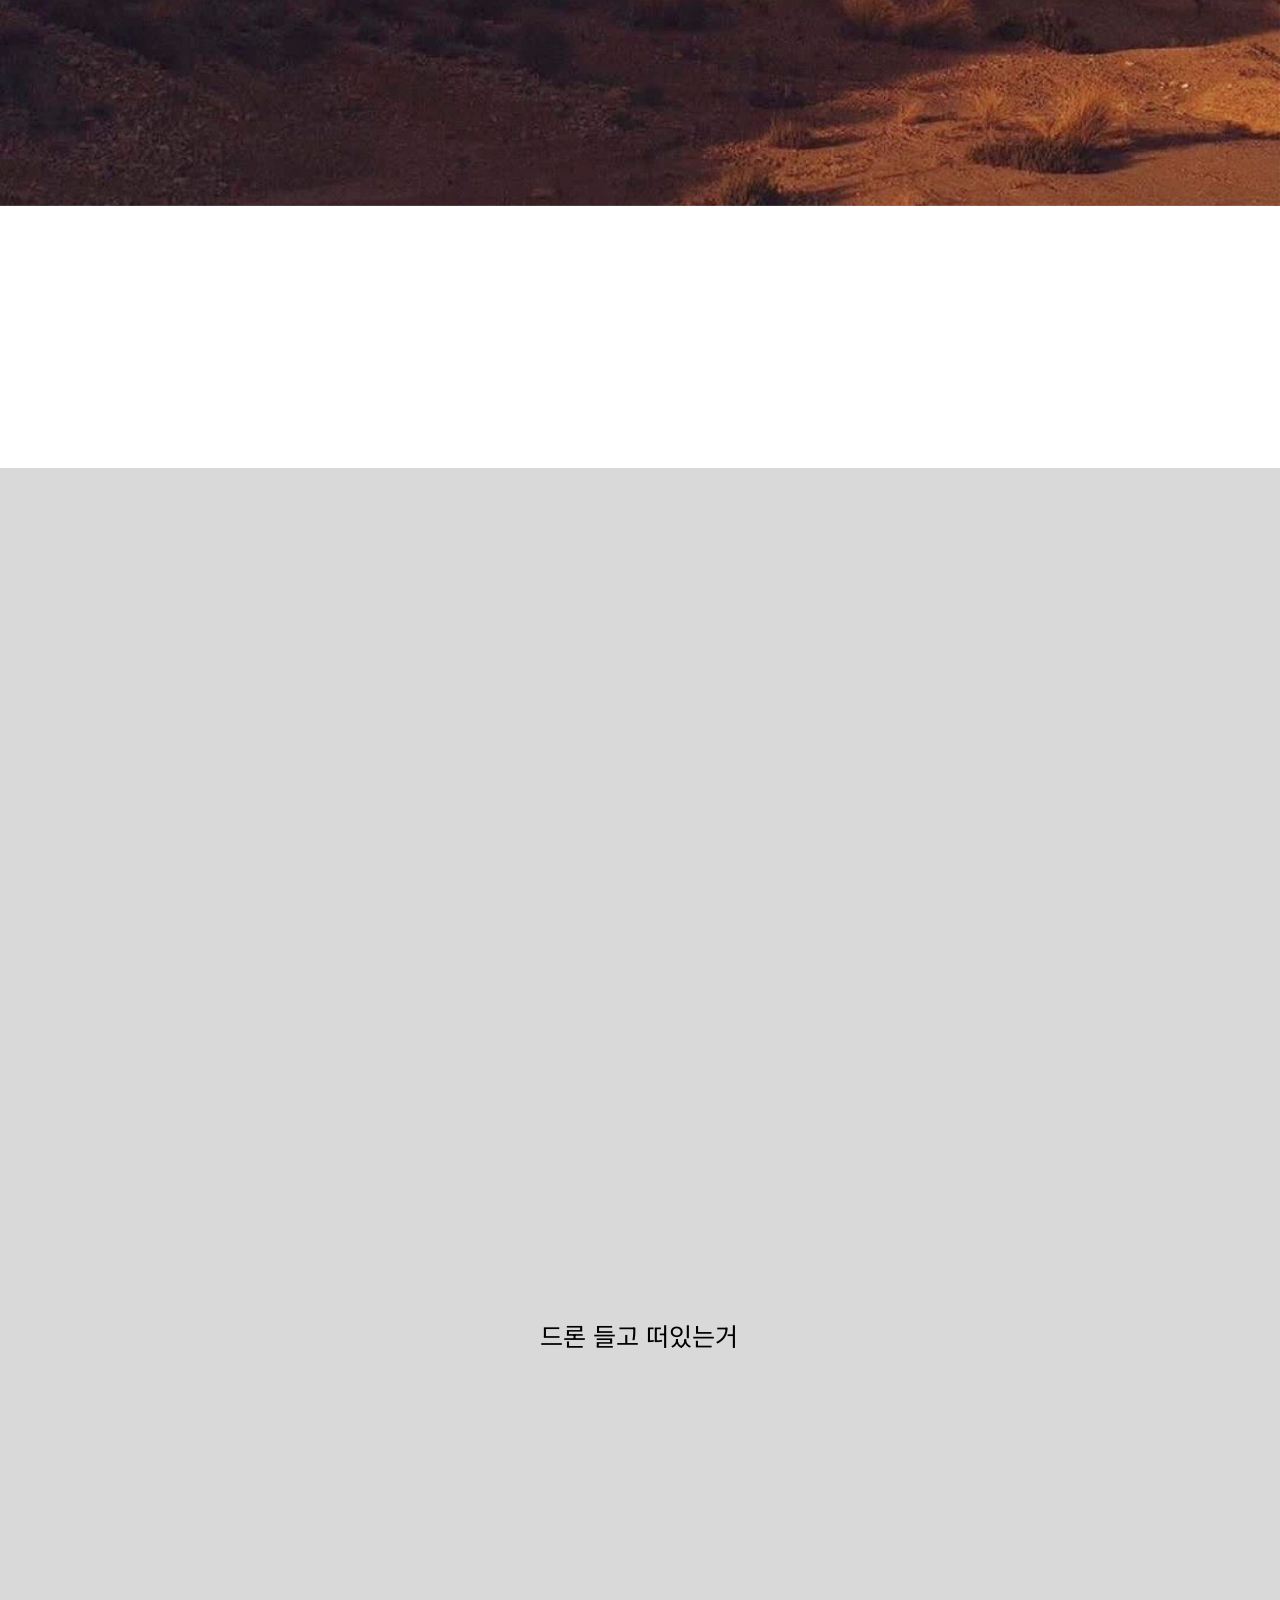
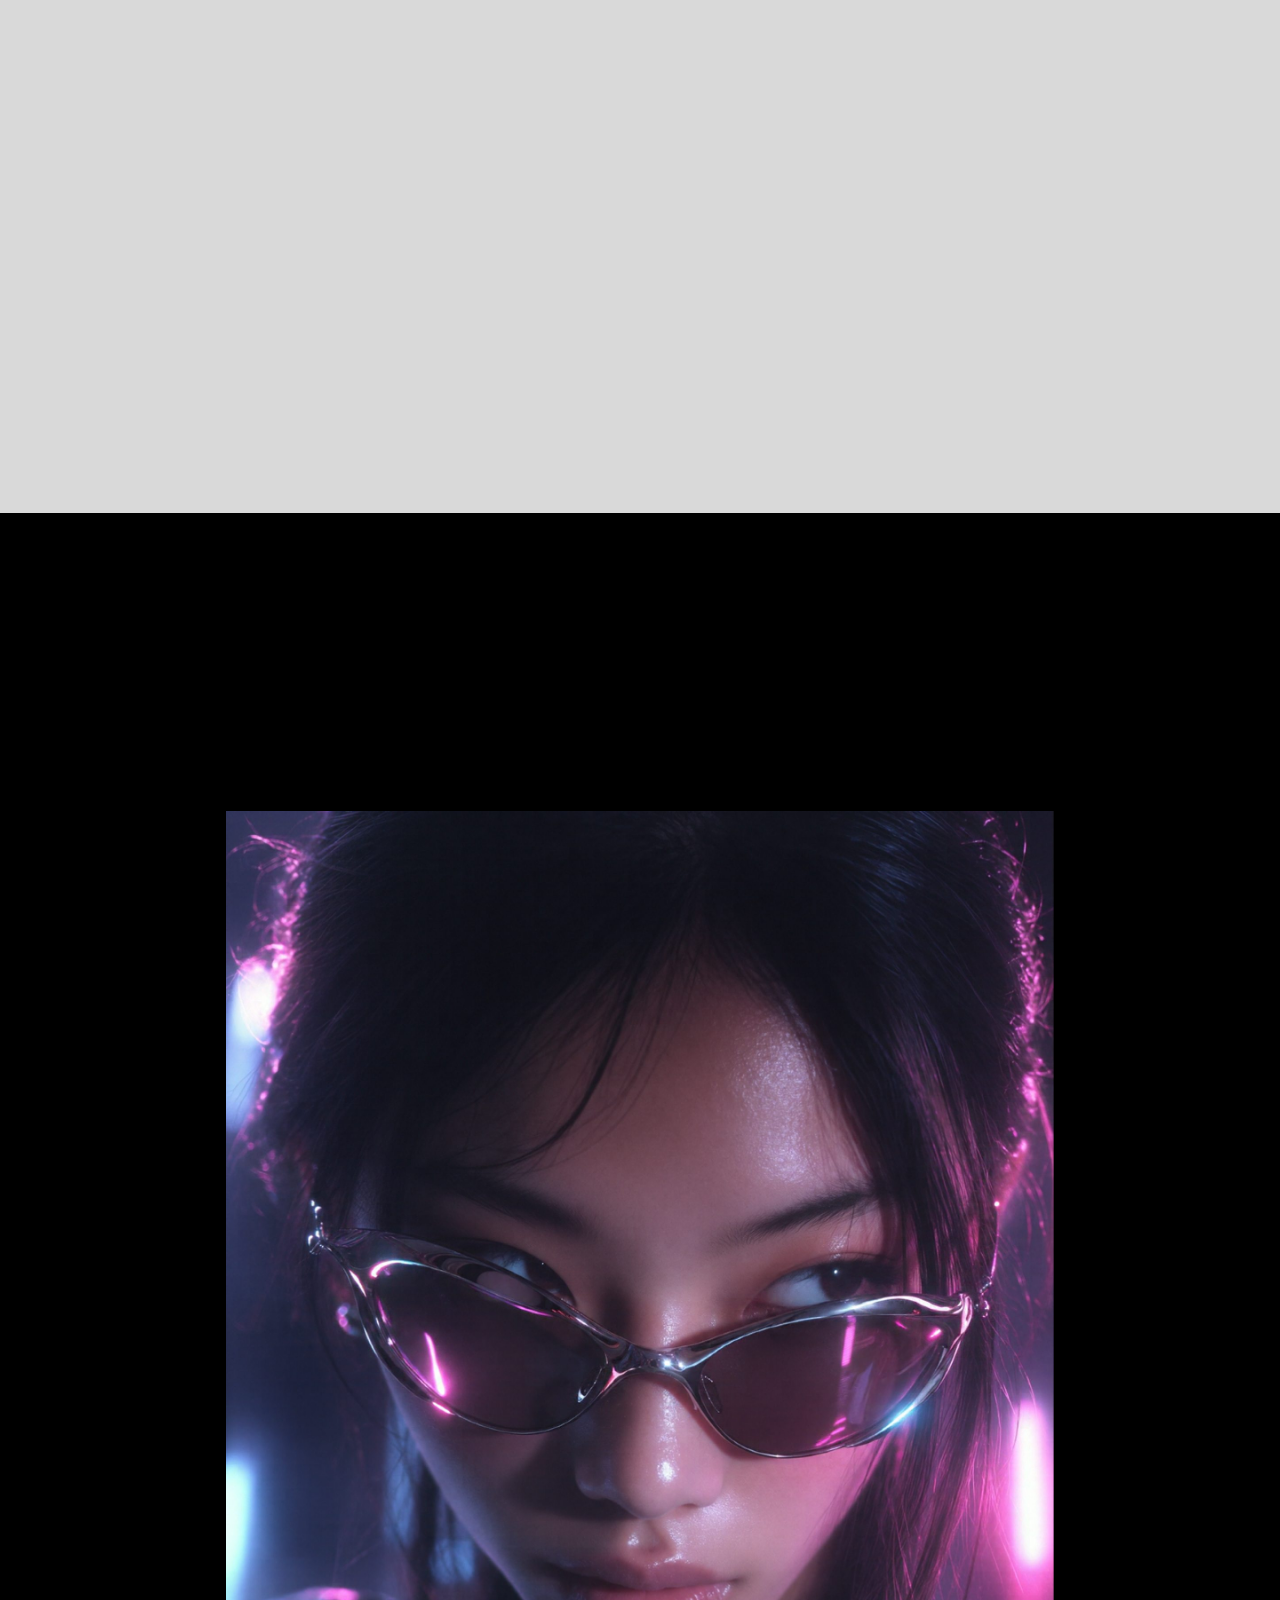
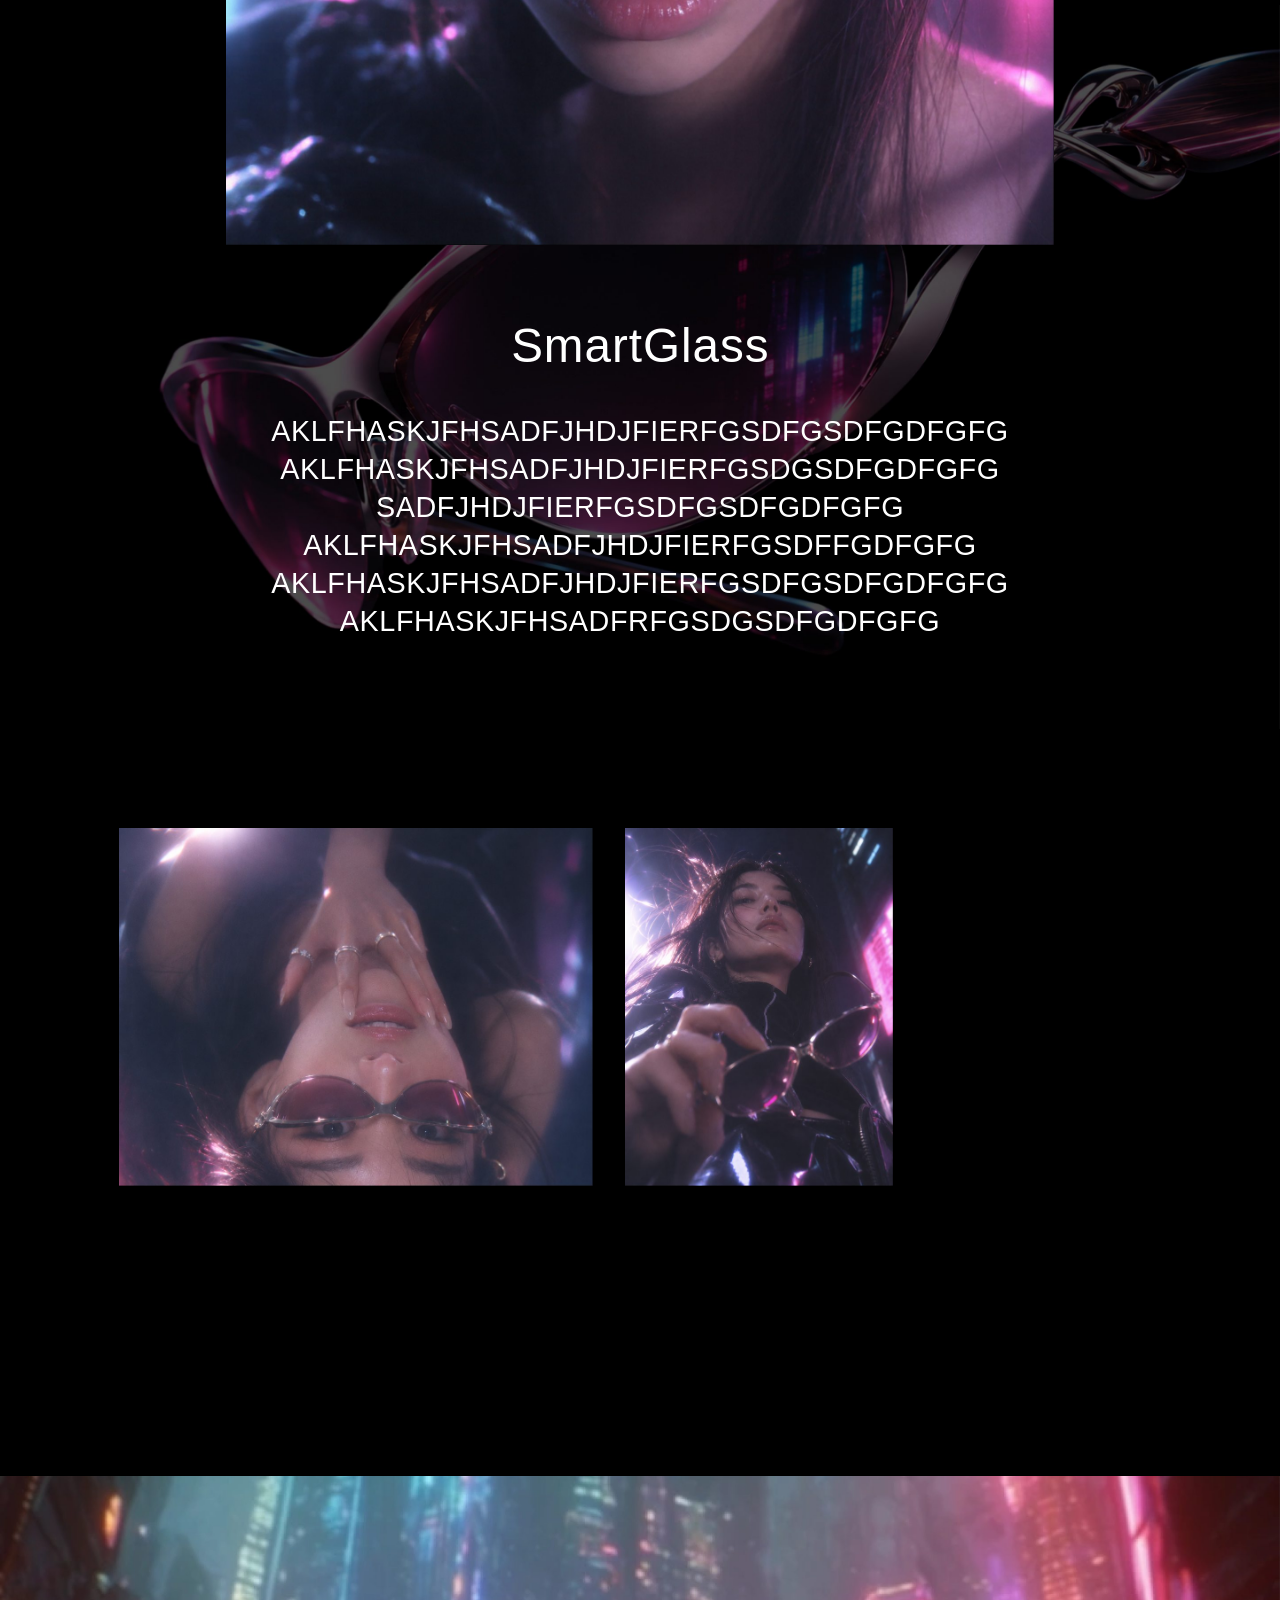
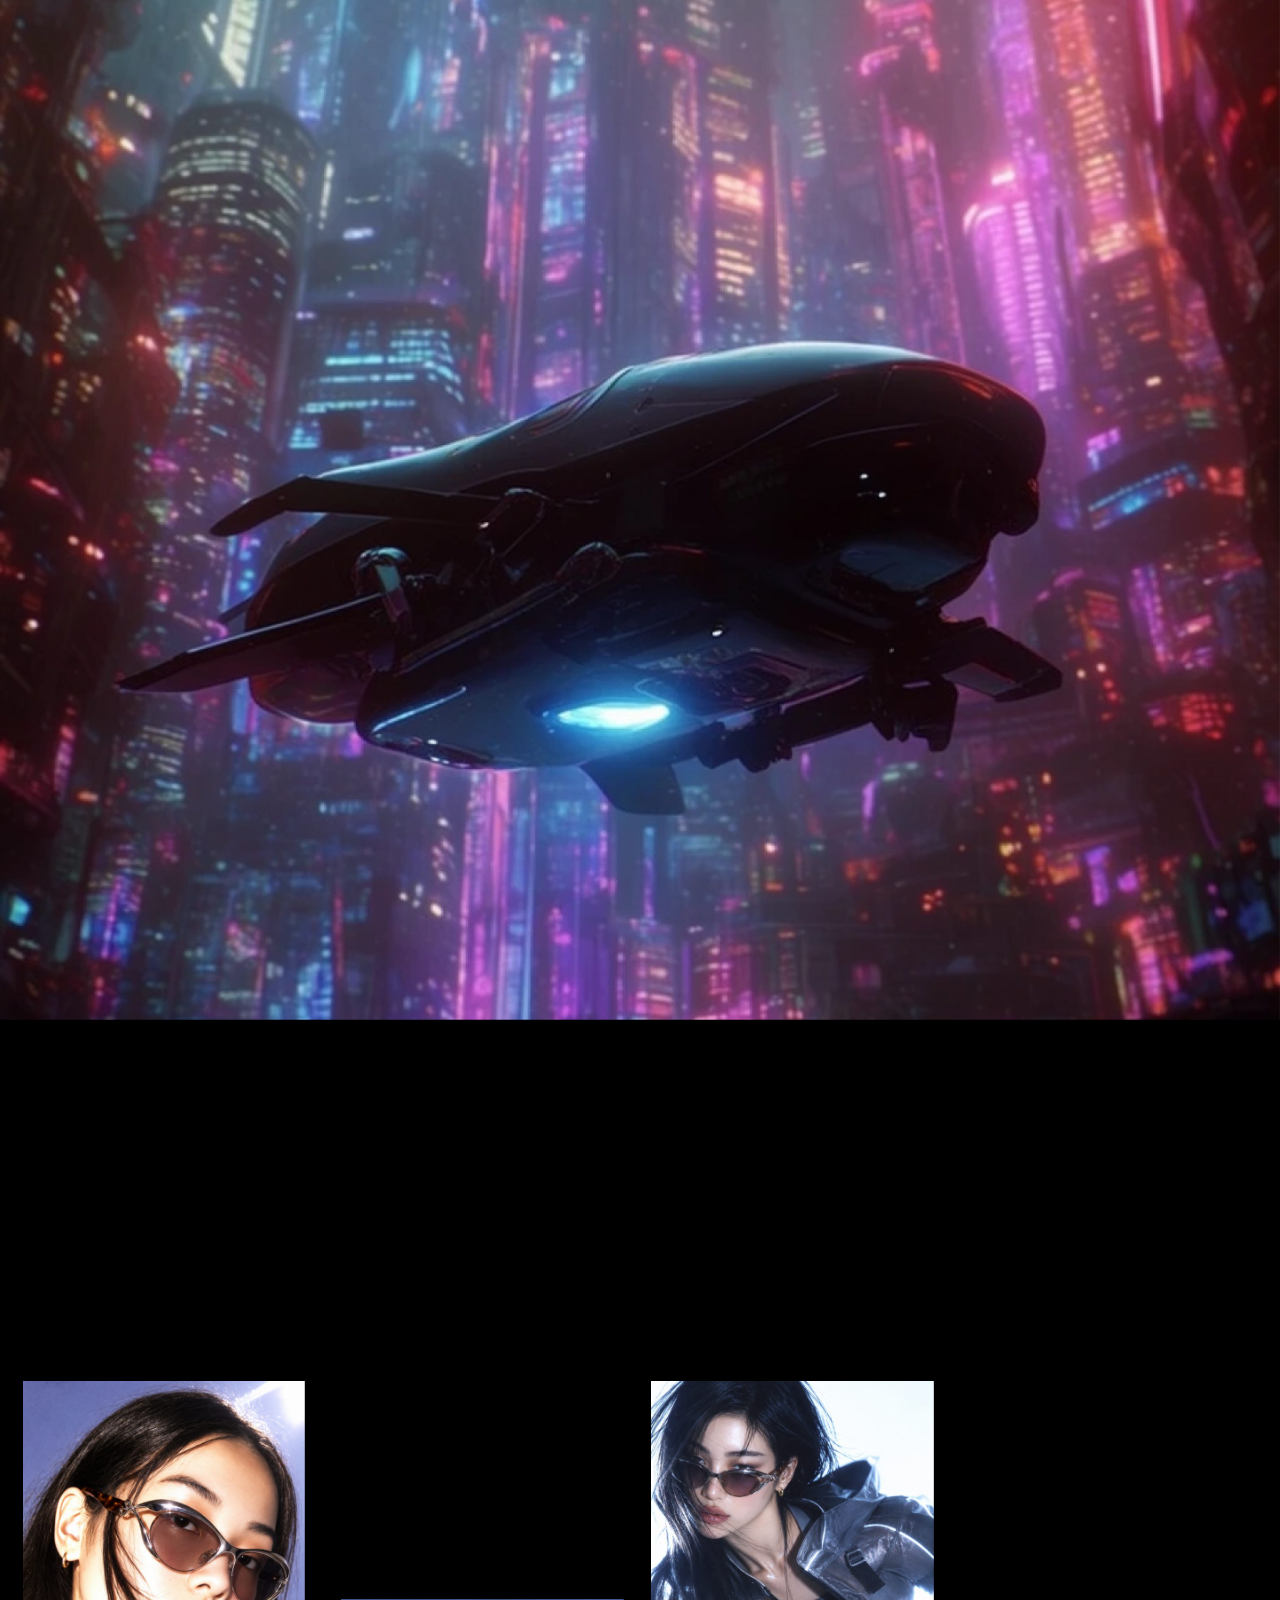
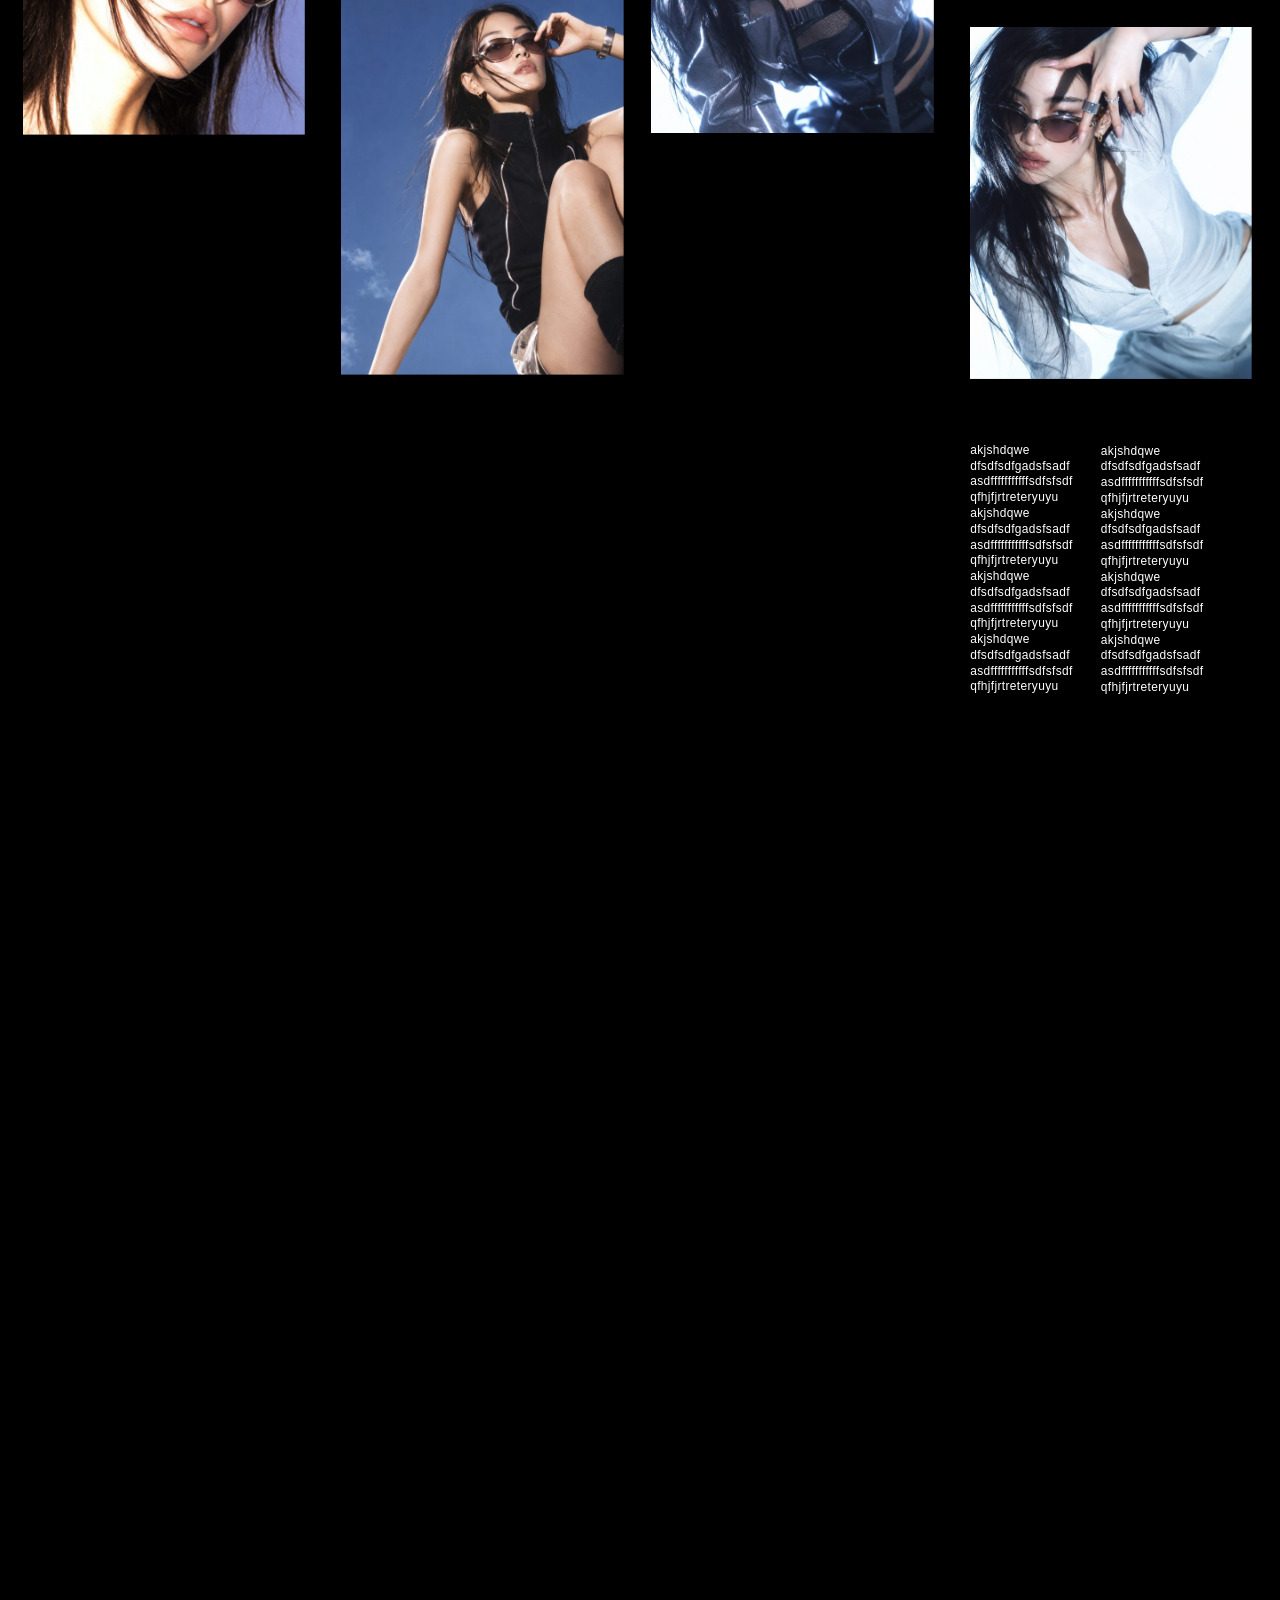
==== commit cfcc3fff: "Make the SmartGlass header a single fixed top bar The three per-section headers become one bar fixed" ====
--- a/smartglass/index.html
+++ b/smartglass/index.html
@@ -15,37 +15,13 @@
   --x 왼쪽, --y 위, --w 폭, --h 높이. 피그마에서 레이어를 선택했을 때 보이는 X, Y, W, H 값을 그대로 옮기면 돼요.
 -->
 
-<!-- ============ 영상 인트로 ============ -->
-<section class="sec intro" id="intro" style="--h:7038">
-  <!-- 영상을 넣으려면 video 폴더에 파일을 올리고 아래 source 줄의 주석을 풀어 주세요 -->
-  <video class="a box media kenburns" style="--x:0;--y:0;--w:11261;--h:7038" poster="img/intro-desert.jpg" autoplay muted loop playsinline>
-    <!-- <source src="video/intro.mp4" type="video/mp4"> -->
-  </video>
-
-  <header class="bar on-dark">
-    <a class="a logo" href="#intro" style="--x:200;--y:234">SmartGlass</a>
-    <i class="a dot" style="--x:1839"></i>
-    <div class="a tc" style="--x:2263;--y:281" aria-label="타임코드"><span class="n">01</span><span class="c" style="--o:276">:</span><span class="n" style="--o:429">01</span><span class="c" style="--o:705">:</span><span class="n" style="--o:858">01</span></div>
-    <i class="a dot" style="--x:3680"></i>
-    <i class="a dot" style="--x:5521"></i>
-    <a class="a nav" href="#chapter1" style="--x:5681;--y:281">Gallery</a>
-    <i class="a dot" style="--x:7362"></i>
-    <a class="a nav" href="#chapter2" style="--x:7522;--y:281">PhotoBooth</a>
-    <i class="a dot" style="--x:9203"></i>
-    <a class="a nav" href="#about" style="--x:9363;--y:281">About</a>
-    <i class="a dot" style="--x:11044"></i>
-  </header>
-</section>
-
-<!-- ============ 챕터 1 (흰 바탕) ============ -->
-<section class="sec chapter1" id="chapter1" style="--h:53777">
-  <img class="a box reveal" style="--x:0;--y:26135;--w:11261;--h:10866" src="img/c1-desert-bg.jpg" alt="사막 풍경" loading="lazy">
-
-  <header class="bar on-light">
-    <a class="a logo" href="#intro" style="--x:200;--y:234;--ls:.02em">SmartGlass</a>
-    <i class="a dot" style="--x:1834"></i>
-    <div class="a tc" style="--x:2105;--y:281" aria-label="타임코드"><span class="n">01</span><span class="c" style="--o:276">:</span><span class="n" style="--o:429">01</span><span class="c" style="--o:705">:</span><span class="n" style="--o:858">01</span></div>
-    <i class="a dot" style="--x:3369"></i>
+<!-- ============ 상단바: 스크롤해도 맨 위에 붙어 있어요 ============ -->
+<header class="topbar" data-theme="intro">
+  <a class="a logo" href="#intro" style="--x:200;--y:234">SmartGlass</a>
+  <i class="a dot" style="--x:1834"></i>
+  <div class="a tc" style="--x:2105;--y:281" aria-label="타임코드"><span class="n">01</span><span class="c" style="--o:276">:</span><span class="n" style="--o:429">01</span><span class="c" style="--o:705">:</span><span class="n" style="--o:858">01</span></div>
+  <i class="a dot" style="--x:3369"></i>
+  <nav aria-label="주 메뉴">
     <i class="a dot" style="--x:4904"></i>
     <a class="a nav" href="#intro" style="--x:5082;--y:281">Intro</a>
     <i class="a dot" style="--x:6439"></i>
@@ -54,8 +30,23 @@
     <a class="a nav" href="#chapter1" style="--x:8152;--y:281">Gallery</a>
     <i class="a dot" style="--x:9509"></i>
     <a class="a nav" href="#chapter2" style="--x:9687;--y:281">PhotoBooth</a>
-    <i class="a dot" style="--x:11044"></i>
-  </header>
+  </nav>
+  <i class="a dot" style="--x:11044"></i>
+</header>
+
+<!-- ============ 영상 인트로 ============ -->
+<section class="sec intro" id="intro" style="--h:7038">
+  <!-- 영상을 넣으려면 video 폴더에 파일을 올리고 아래 source 줄의 주석을 풀어 주세요 -->
+  <video class="a box media kenburns" style="--x:0;--y:0;--w:11261;--h:7038" poster="img/intro-desert.jpg" autoplay muted loop playsinline>
+    <!-- <source src="video/intro.mp4" type="video/mp4"> -->
+  </video>
+
+</section>
+
+<!-- ============ 챕터 1 (흰 바탕) ============ -->
+<section class="sec chapter1" id="chapter1" style="--h:53777">
+  <img class="a box reveal" style="--x:0;--y:26135;--w:11261;--h:10866" src="img/c1-desert-bg.jpg" alt="사막 풍경" loading="lazy">
+
 
   <p class="a t num" style="--x:2386;--y:2742">01.</p>
   <p class="a t num" style="--x:2386;--y:5564">akjshdqwe
@@ -89,21 +80,6 @@
 <section class="sec chapter2" id="chapter2" style="--h:53777">
   <img class="a box" style="--x:191;--y:9610;--w:11070;--h:6373" src="img/c2-city-bg.jpg" alt="" loading="lazy">
 
-  <header class="bar on-dark">
-    <a class="a logo" href="#intro" style="--x:200;--y:234;--ls:.02em">SmartGlass</a>
-    <i class="a dot" style="--x:1834"></i>
-    <div class="a tc" style="--x:2105;--y:281" aria-label="타임코드"><span class="n">01</span><span class="c" style="--o:276">:</span><span class="n" style="--o:429">01</span><span class="c" style="--o:705">:</span><span class="n" style="--o:858">01</span></div>
-    <i class="a dot" style="--x:3369"></i>
-    <i class="a dot" style="--x:4904"></i>
-    <a class="a nav" href="#intro" style="--x:5082;--y:281">Intro</a>
-    <i class="a dot" style="--x:6439"></i>
-    <a class="a nav" href="#about" style="--x:6617;--y:281">About</a>
-    <i class="a dot" style="--x:7974"></i>
-    <a class="a nav" href="#chapter1" style="--x:8152;--y:281">Gallery</a>
-    <i class="a dot" style="--x:9509"></i>
-    <a class="a nav" href="#chapter2" style="--x:9687;--y:281">PhotoBooth</a>
-    <i class="a dot" style="--x:11044"></i>
-  </header>
 
   <h2 class="a t" style="--x:4497;--y:12334;--fs:419.2;--ls:.02em">SmartGlass</h2>
   <img class="a box reveal" style="--x:1992;--y:2625;--w:7278;--h:9095" src="img/c2-portrait.jpg" alt="네온 도시 속 선글라스를 쓴 인물" loading="lazy">
--- a/smartglass/css/style.css
+++ b/smartglass/css/style.css
@@ -29,9 +29,15 @@
 img.box,video.box{object-fit:cover}
 .ph{background:var(--gray)}
 
-/* 헤더 */
-.bar{position:absolute;inset:0 0 auto 0;height:calc(700 * var(--u));z-index:5}
-.logo{font-size:calc(170 * var(--u));line-height:1.32;letter-spacing:var(--ls, .07em);white-space:nowrap}
+/* 상단바: 화면 맨 위에 고정. 지금 보는 섹션에 맞춰 색이 바뀌어요
+   (인트로: 투명 + 흰 글자, 챕터1: 흰 바탕 + 검은 글자, 챕터2: 검은 바탕 + 흰 글자) */
+.topbar{position:fixed;inset:0 0 auto 0;height:calc(640 * var(--u));z-index:10;color:var(--white);
+  transition:background-color .35s ease, color .35s ease;-webkit-backdrop-filter:blur(14px);backdrop-filter:blur(14px)}
+.topbar[data-theme="intro"]{background:transparent;-webkit-backdrop-filter:none;backdrop-filter:none}
+.topbar[data-theme="chapter1"]{background:rgba(255,255,255,.86);color:var(--black)}
+.topbar[data-theme="chapter2"]{background:rgba(0,0,0,.72);color:var(--white)}
+.logo{font-size:calc(170 * var(--u));line-height:1.32;letter-spacing:.02em;white-space:nowrap}
+.nav.on{text-decoration:underline;text-underline-offset:.25em;text-decoration-thickness:1px}
 .nav{font-size:calc(100 * var(--u));line-height:1.32;letter-spacing:-.02em;white-space:nowrap;transition:opacity .2s}
 .nav:hover{opacity:.5}
 .dot{--y:348;width:calc(17 * var(--u));height:calc(17 * var(--u));border-radius:50%;background:currentColor}
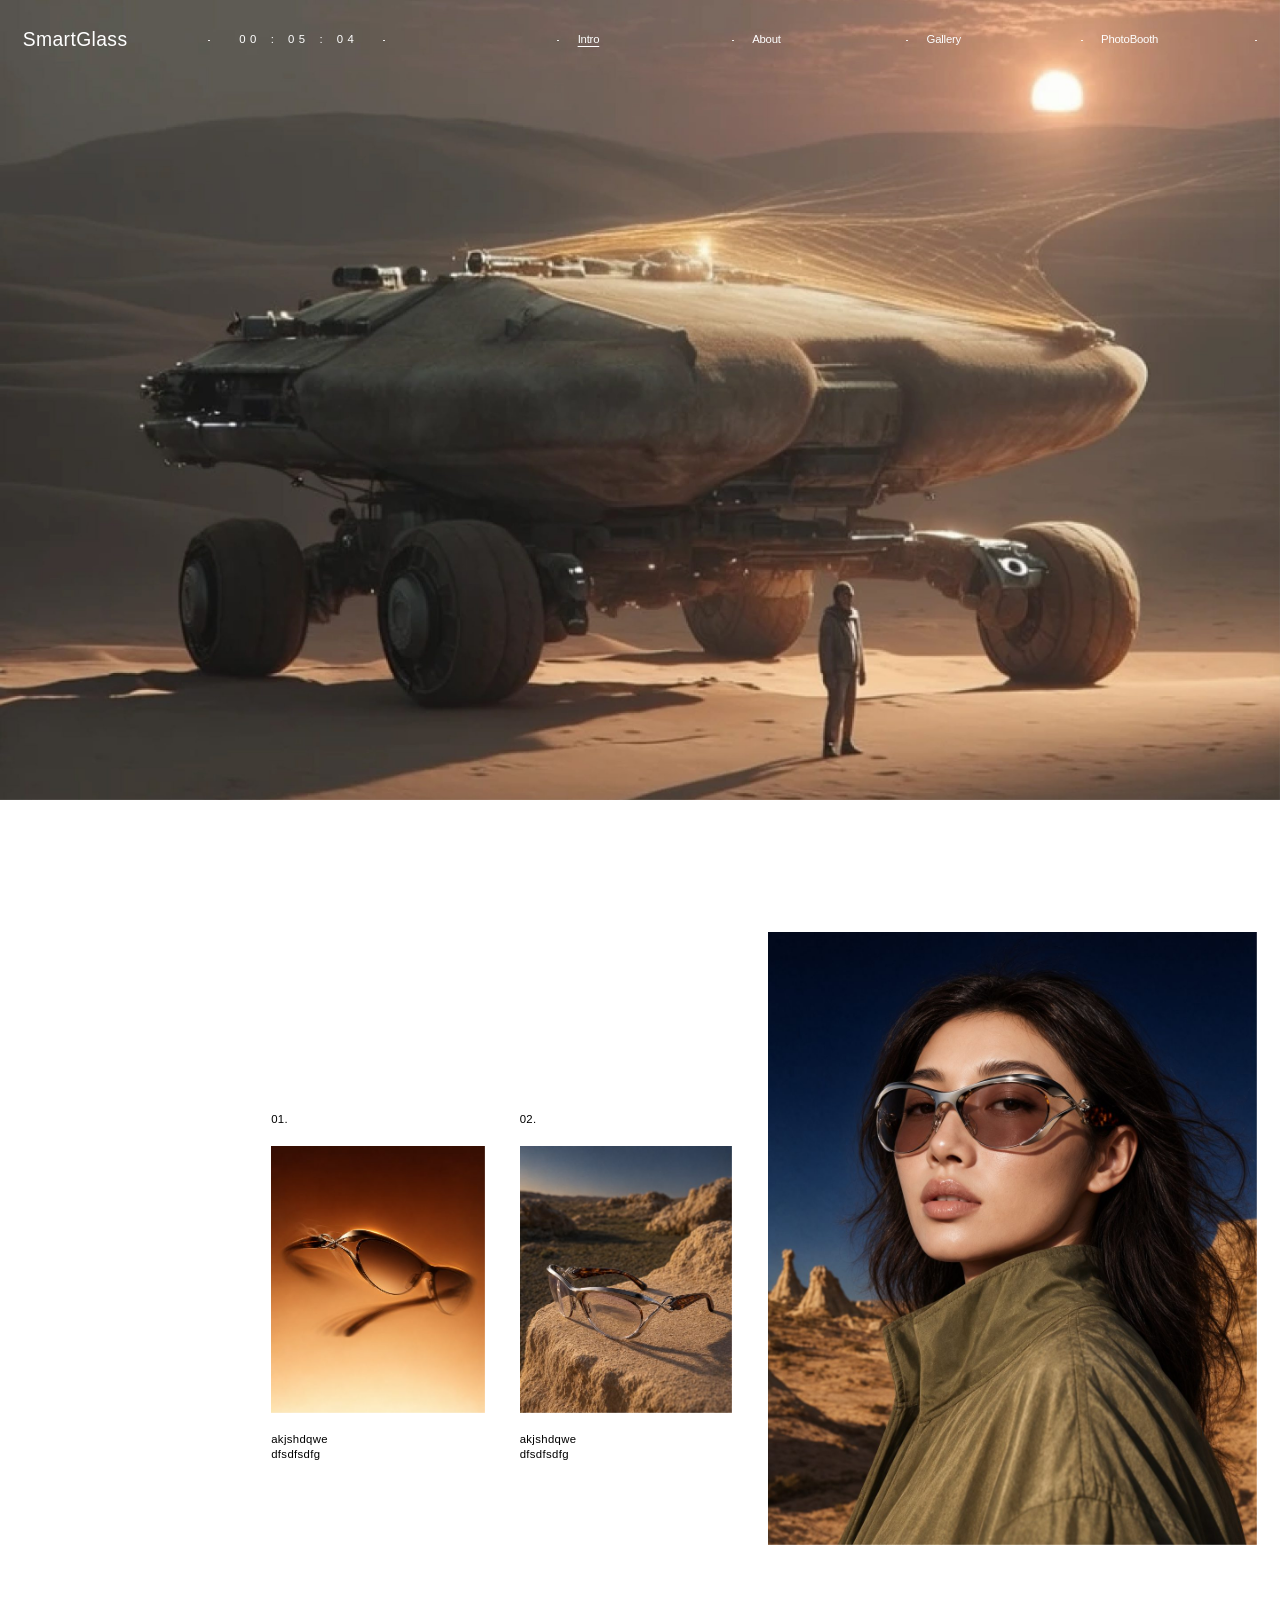
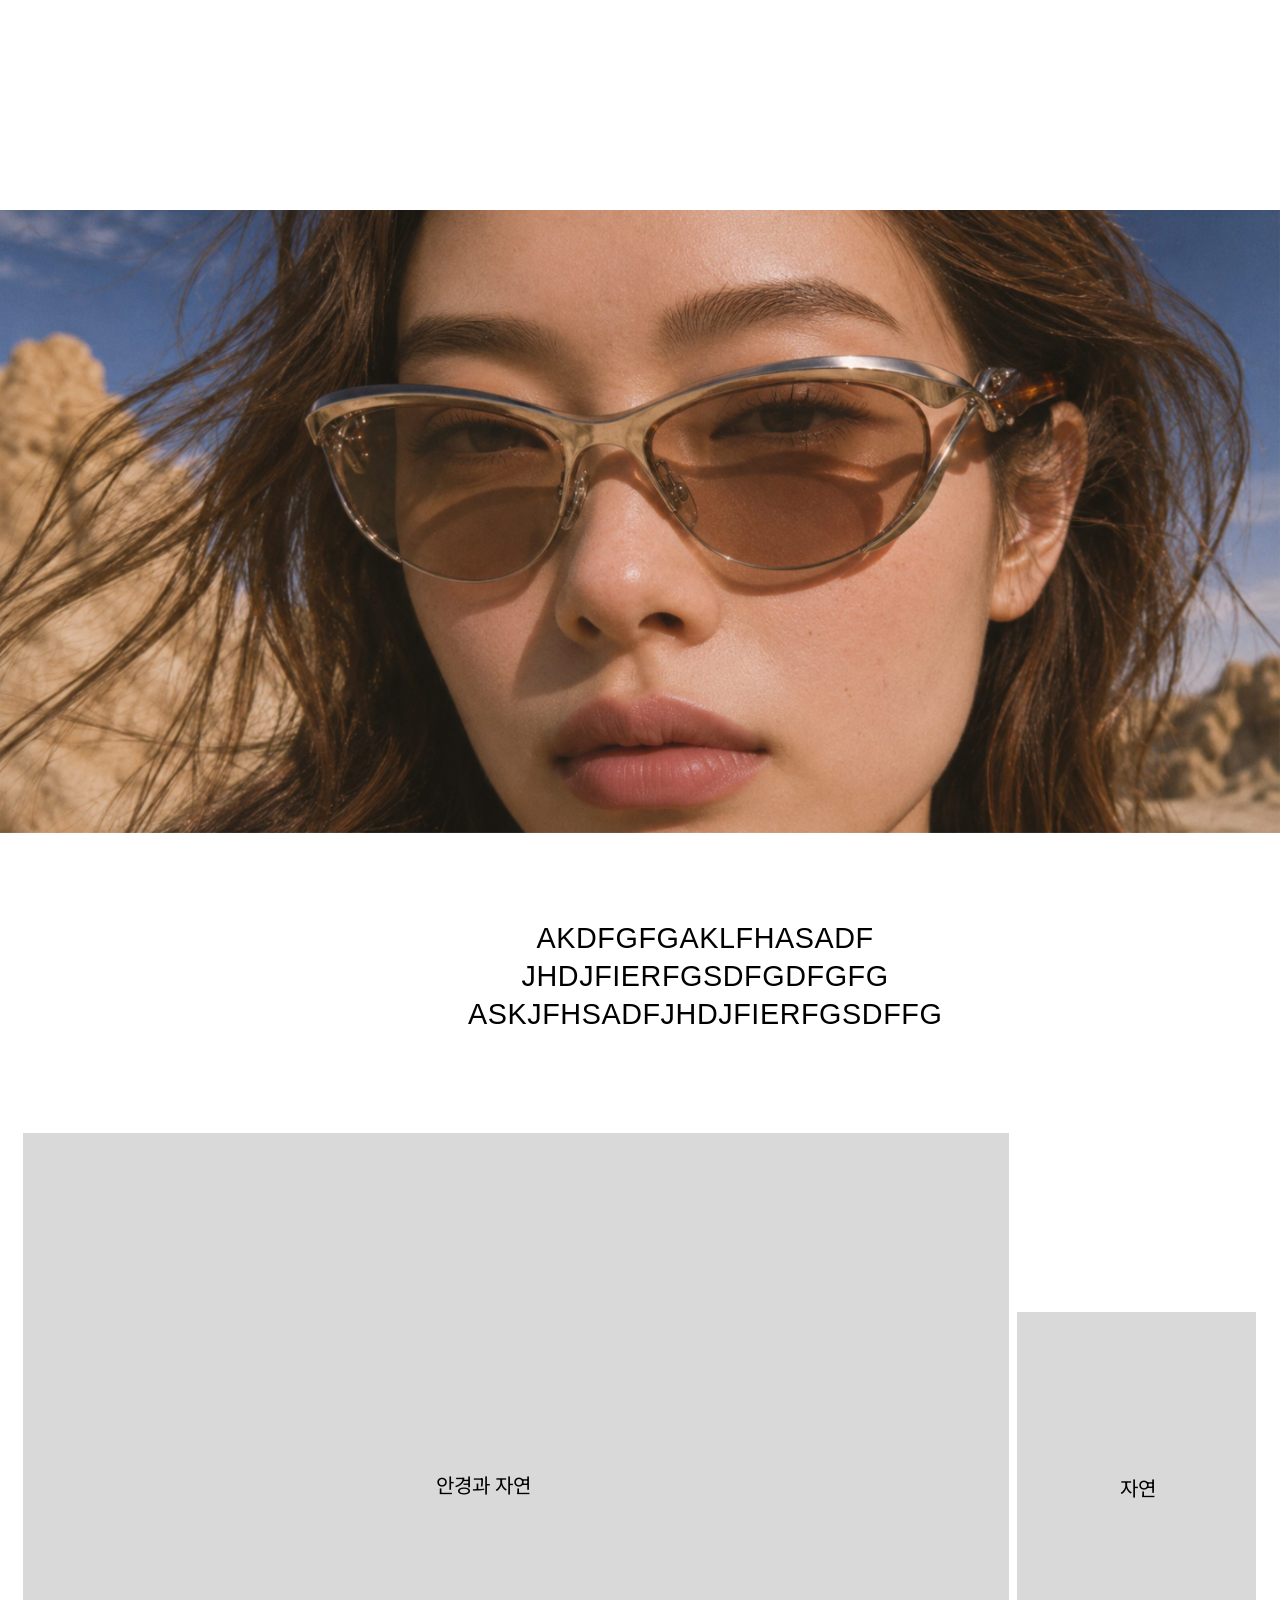
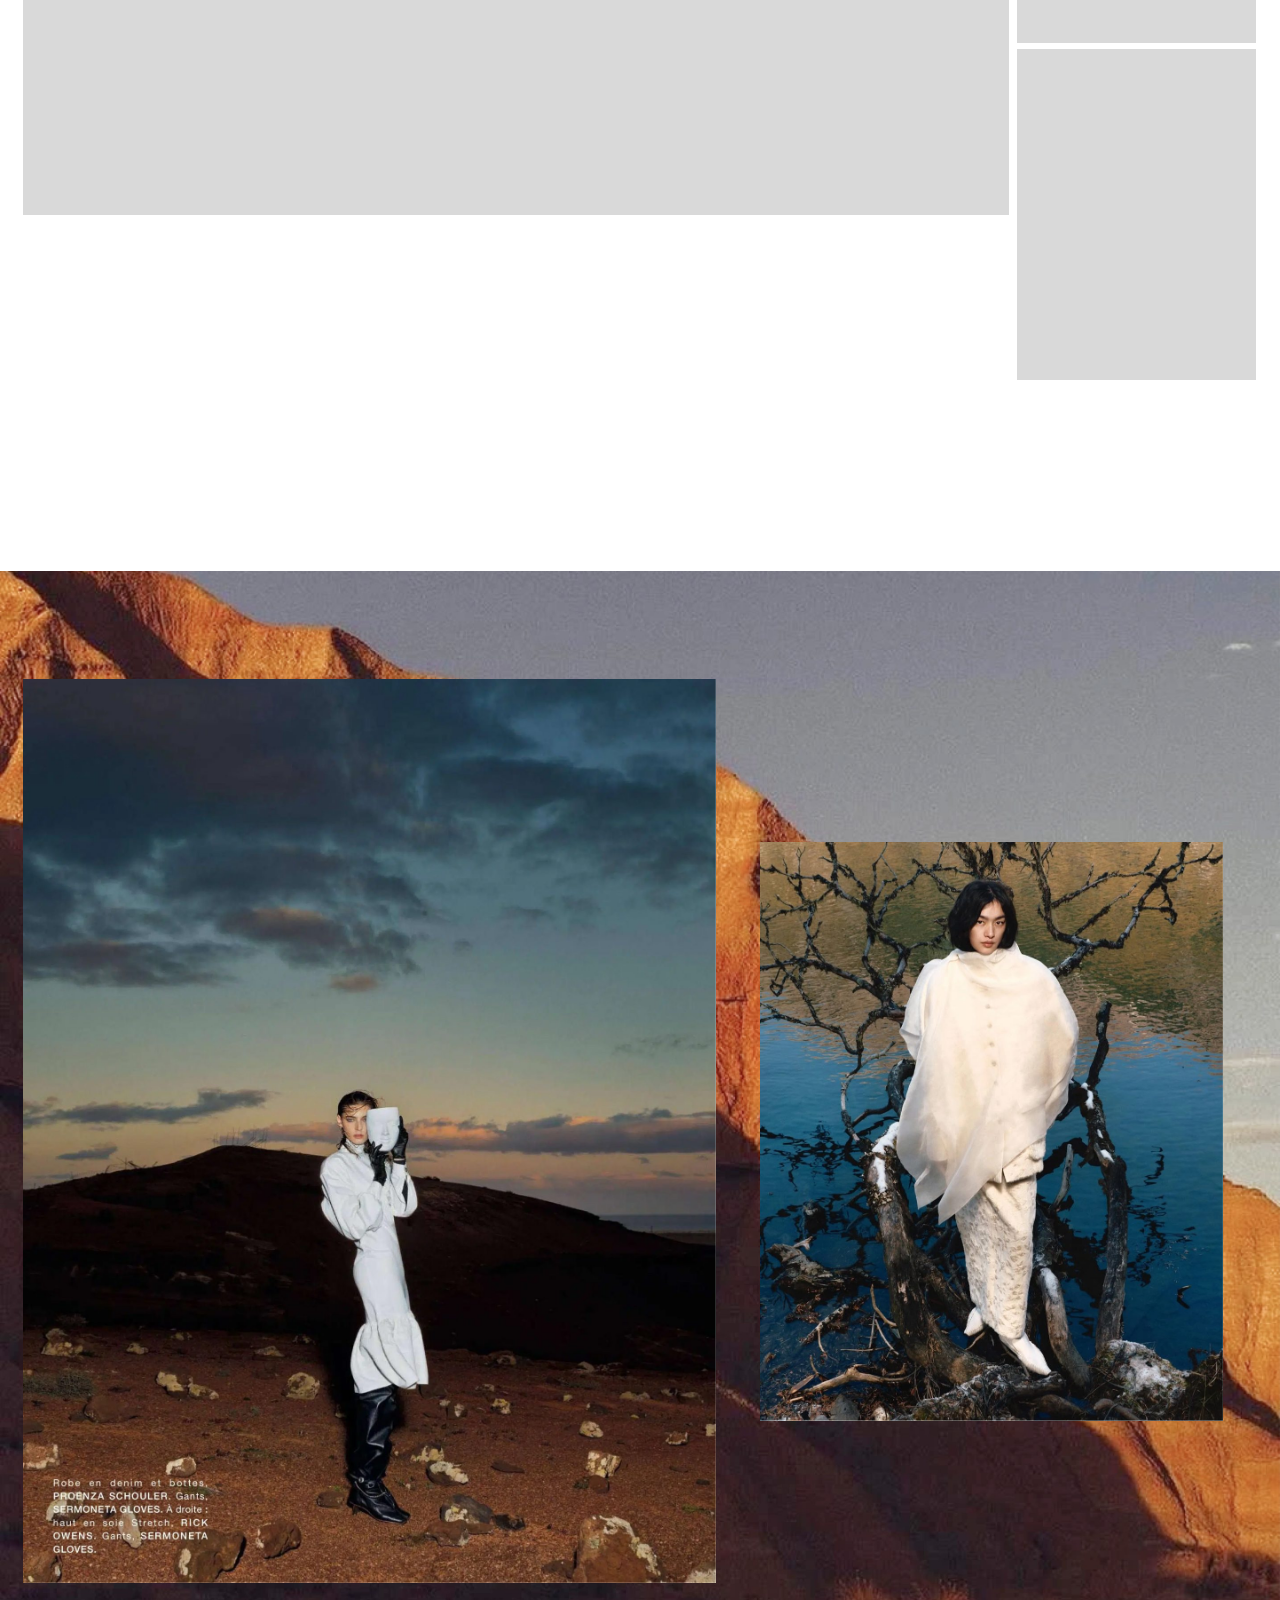
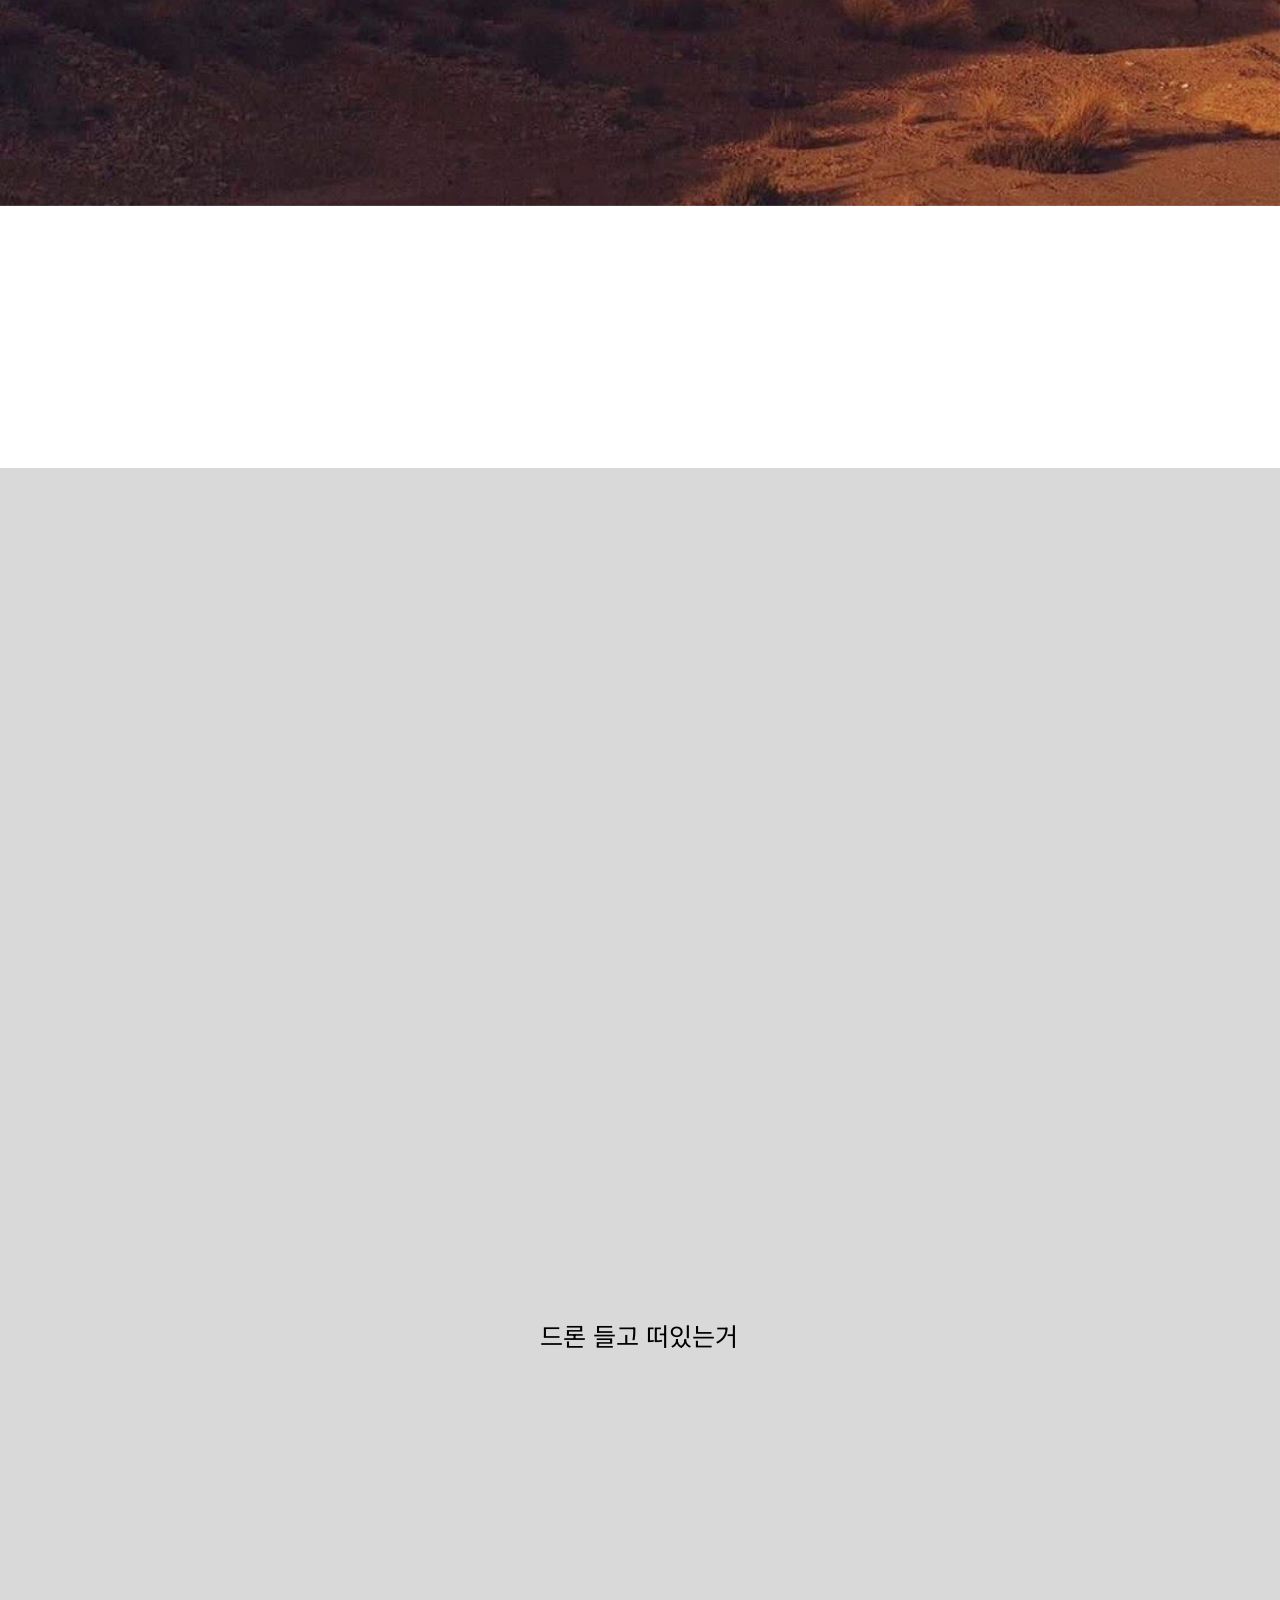
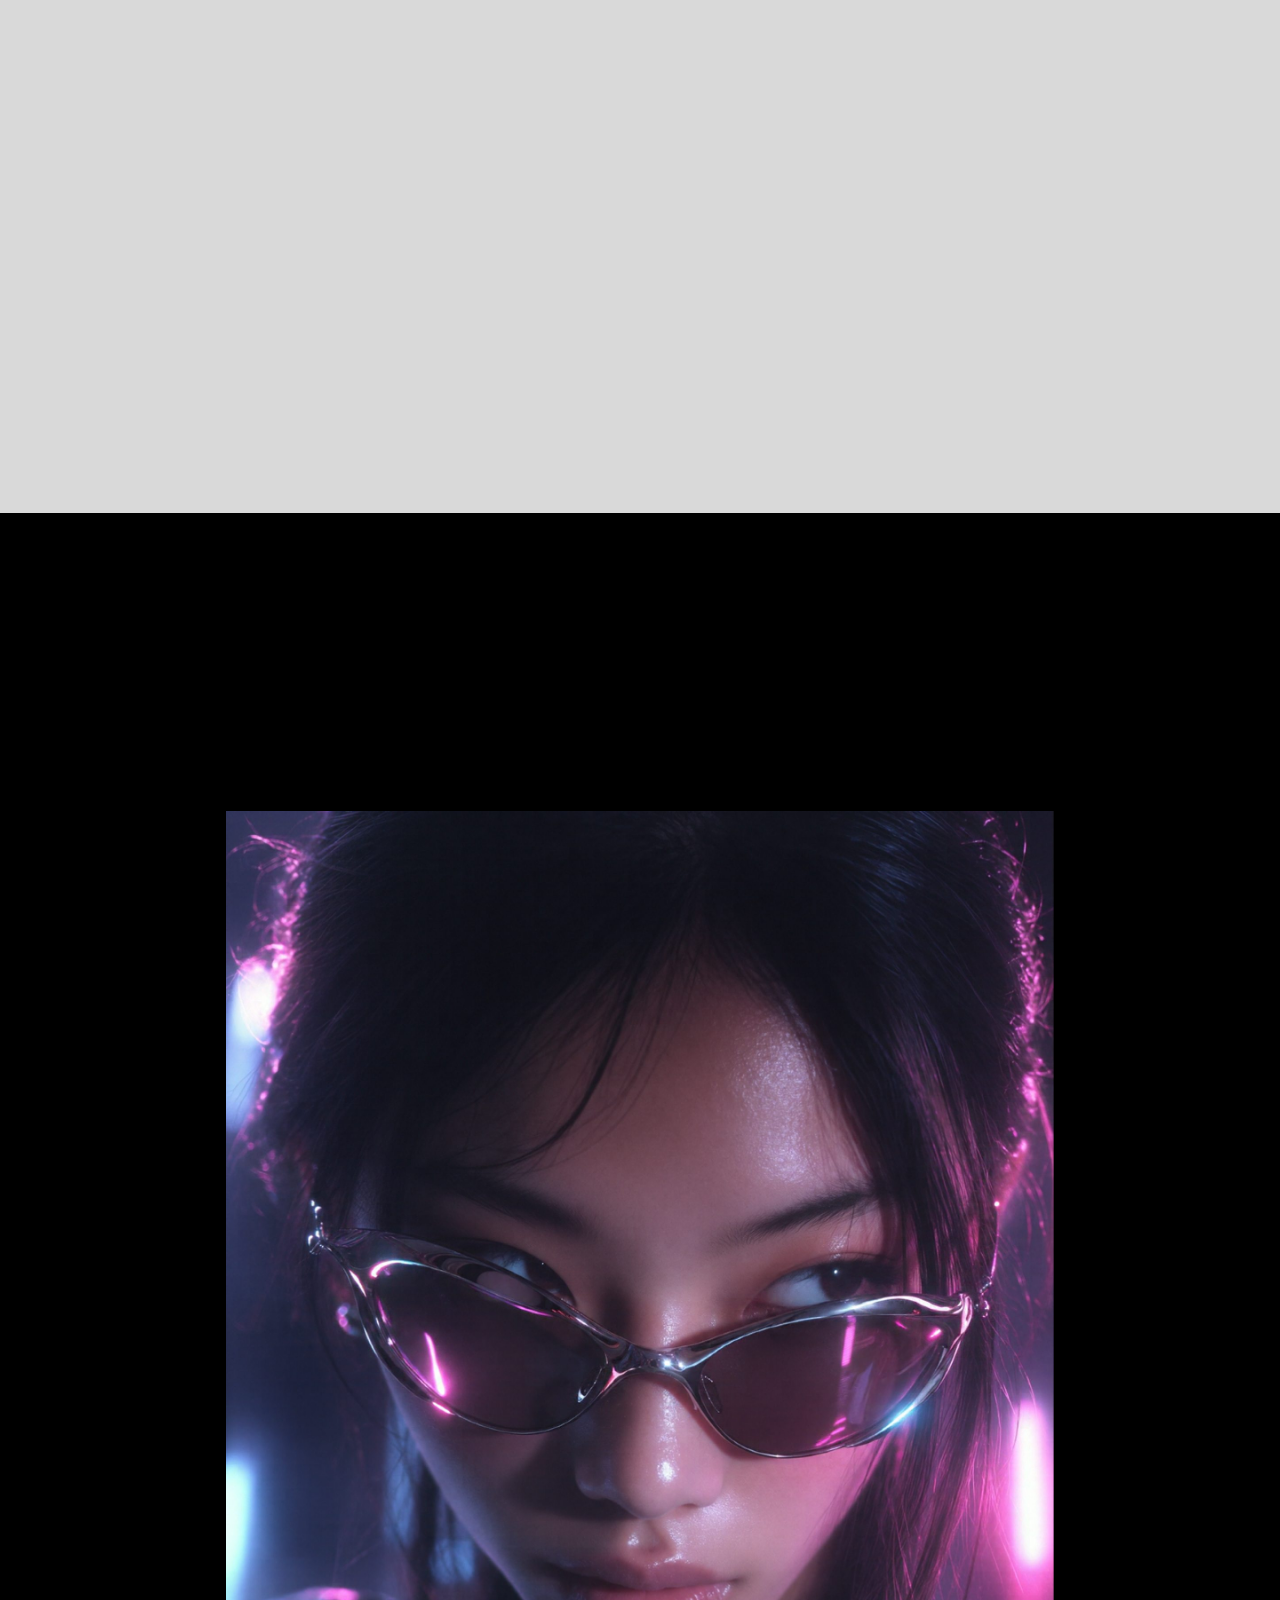
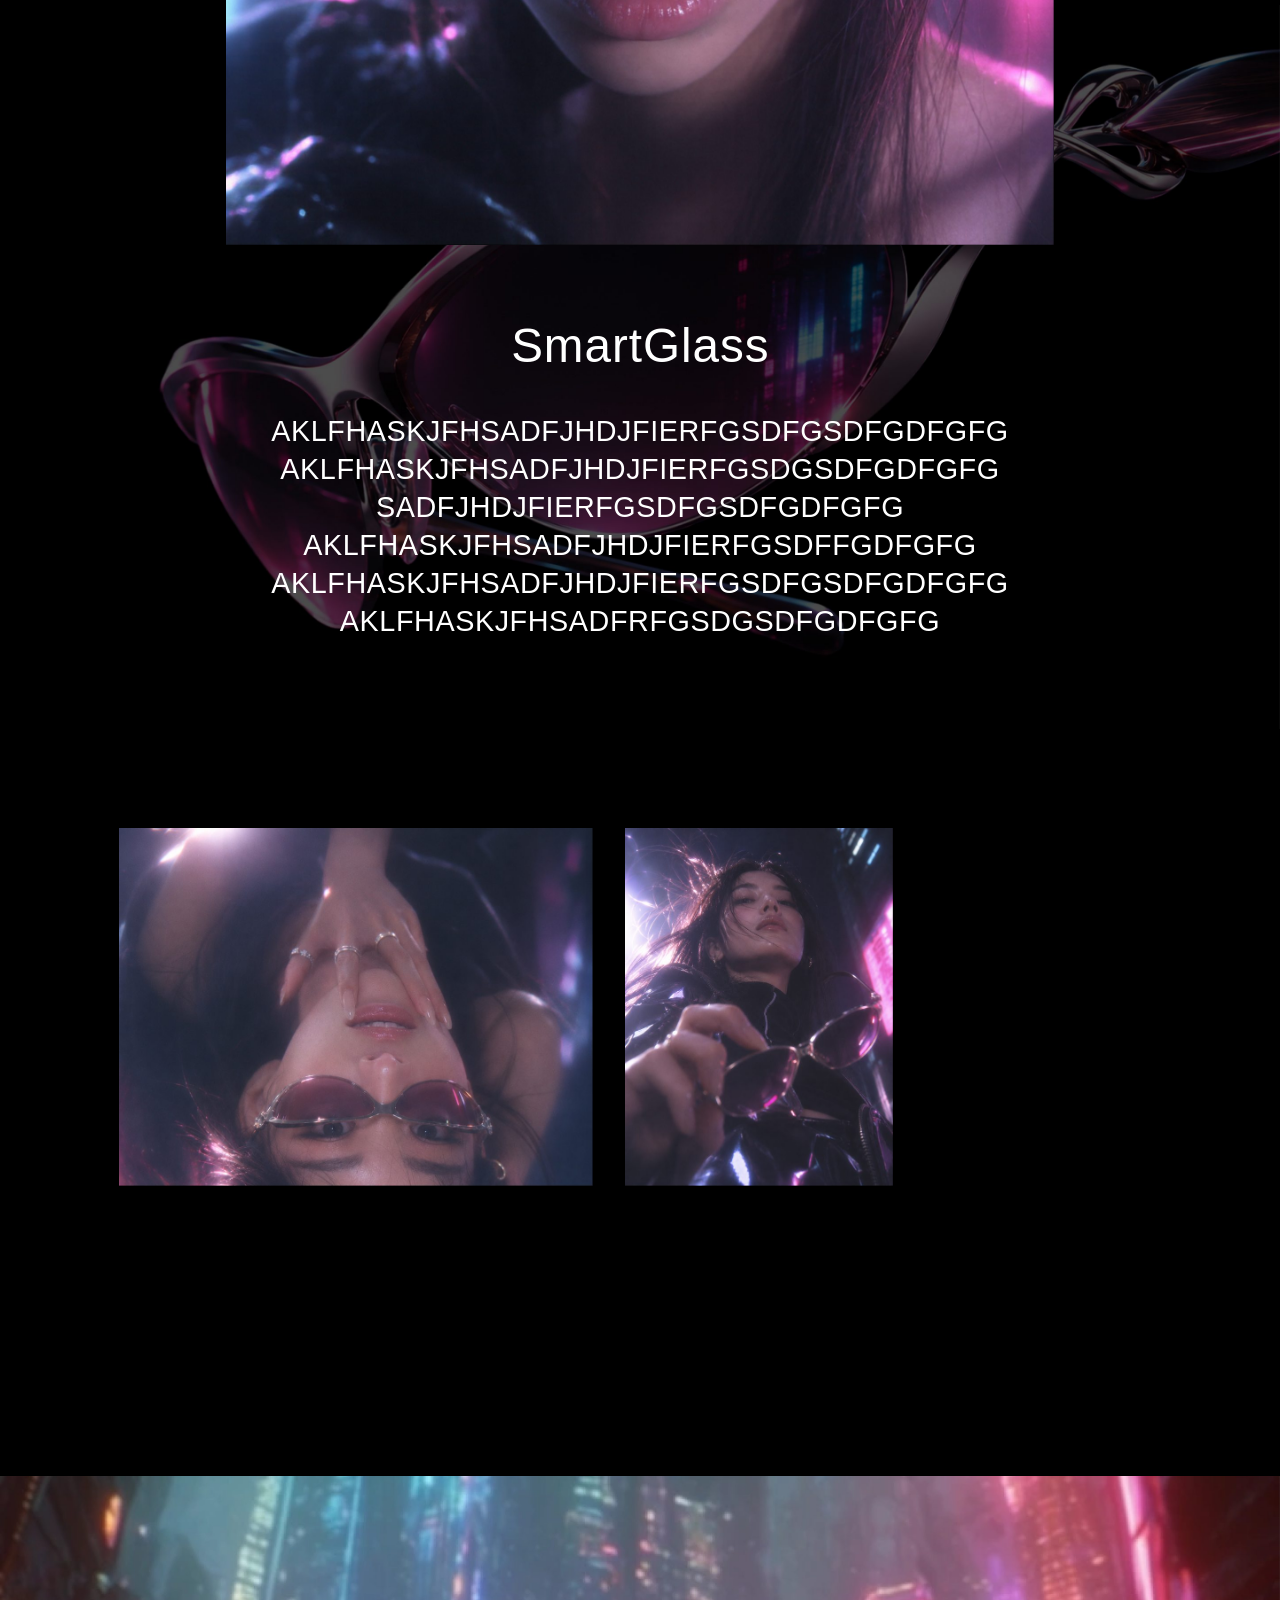
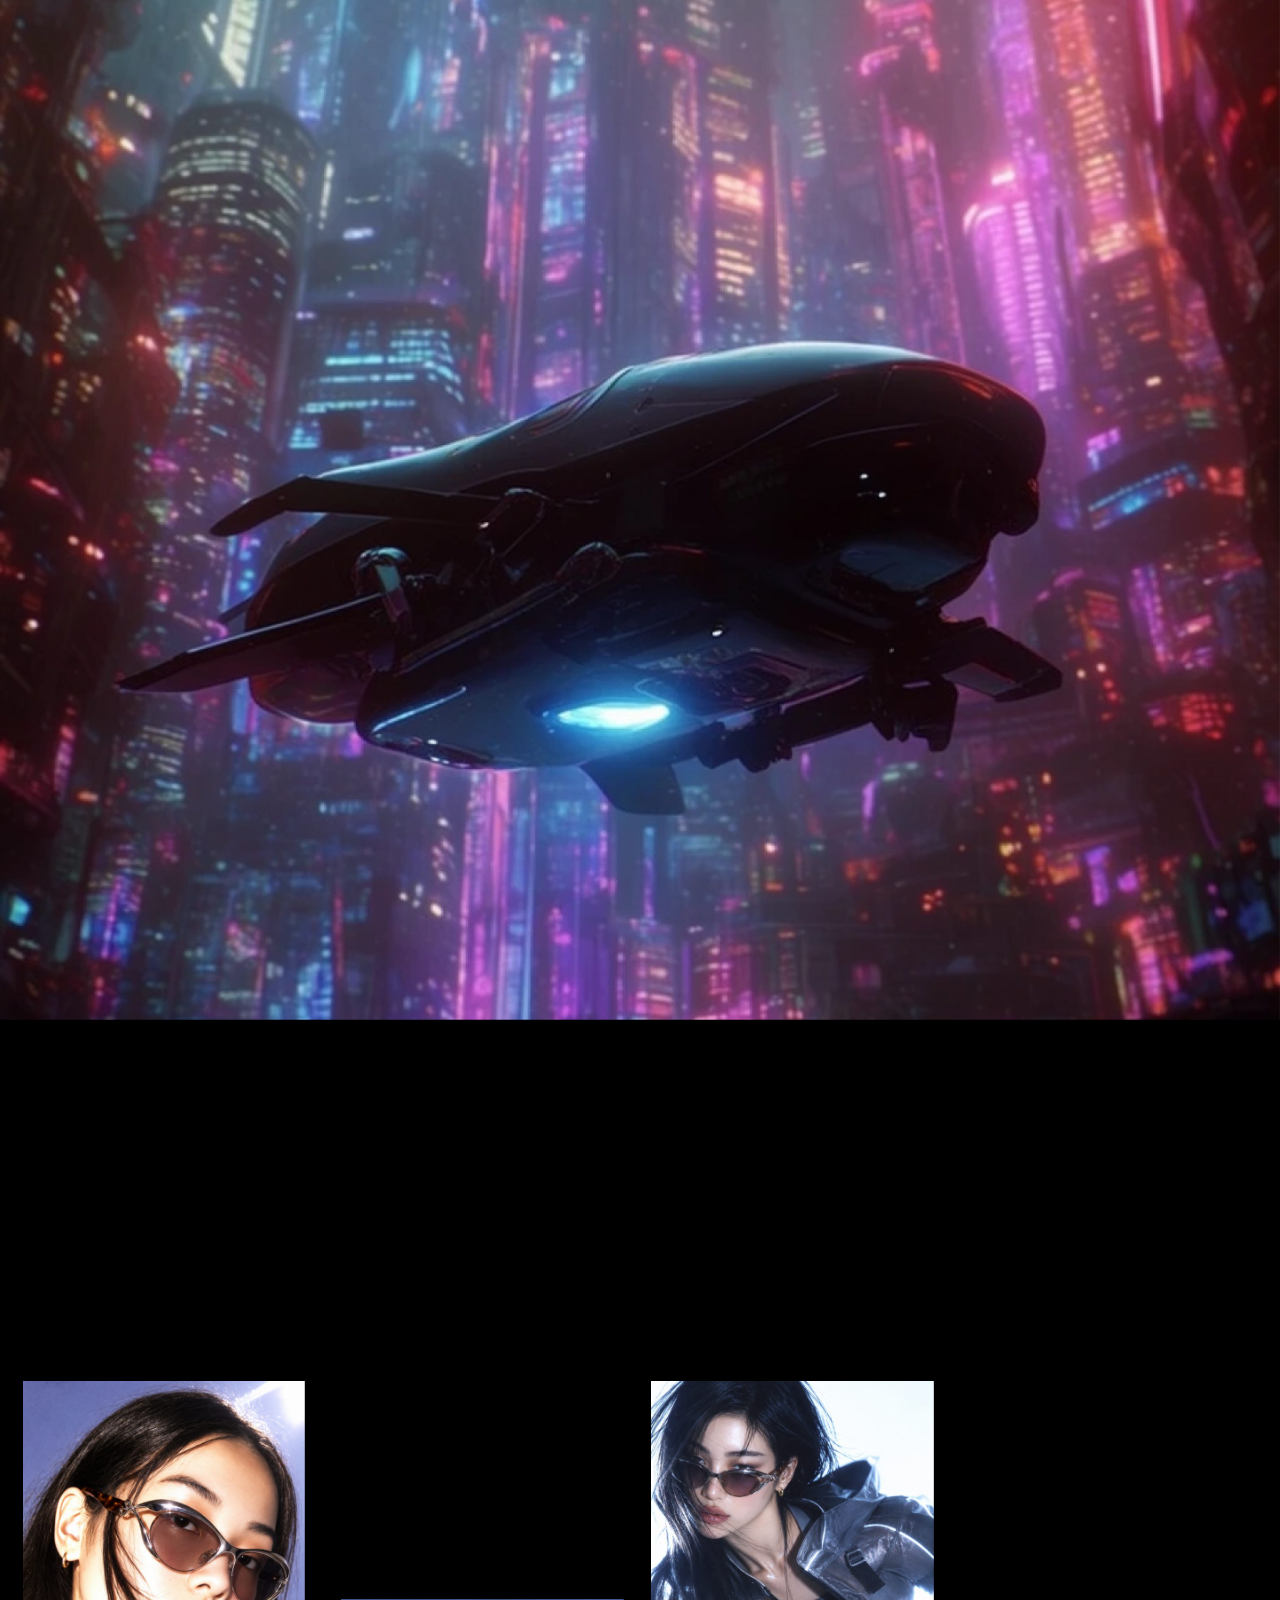
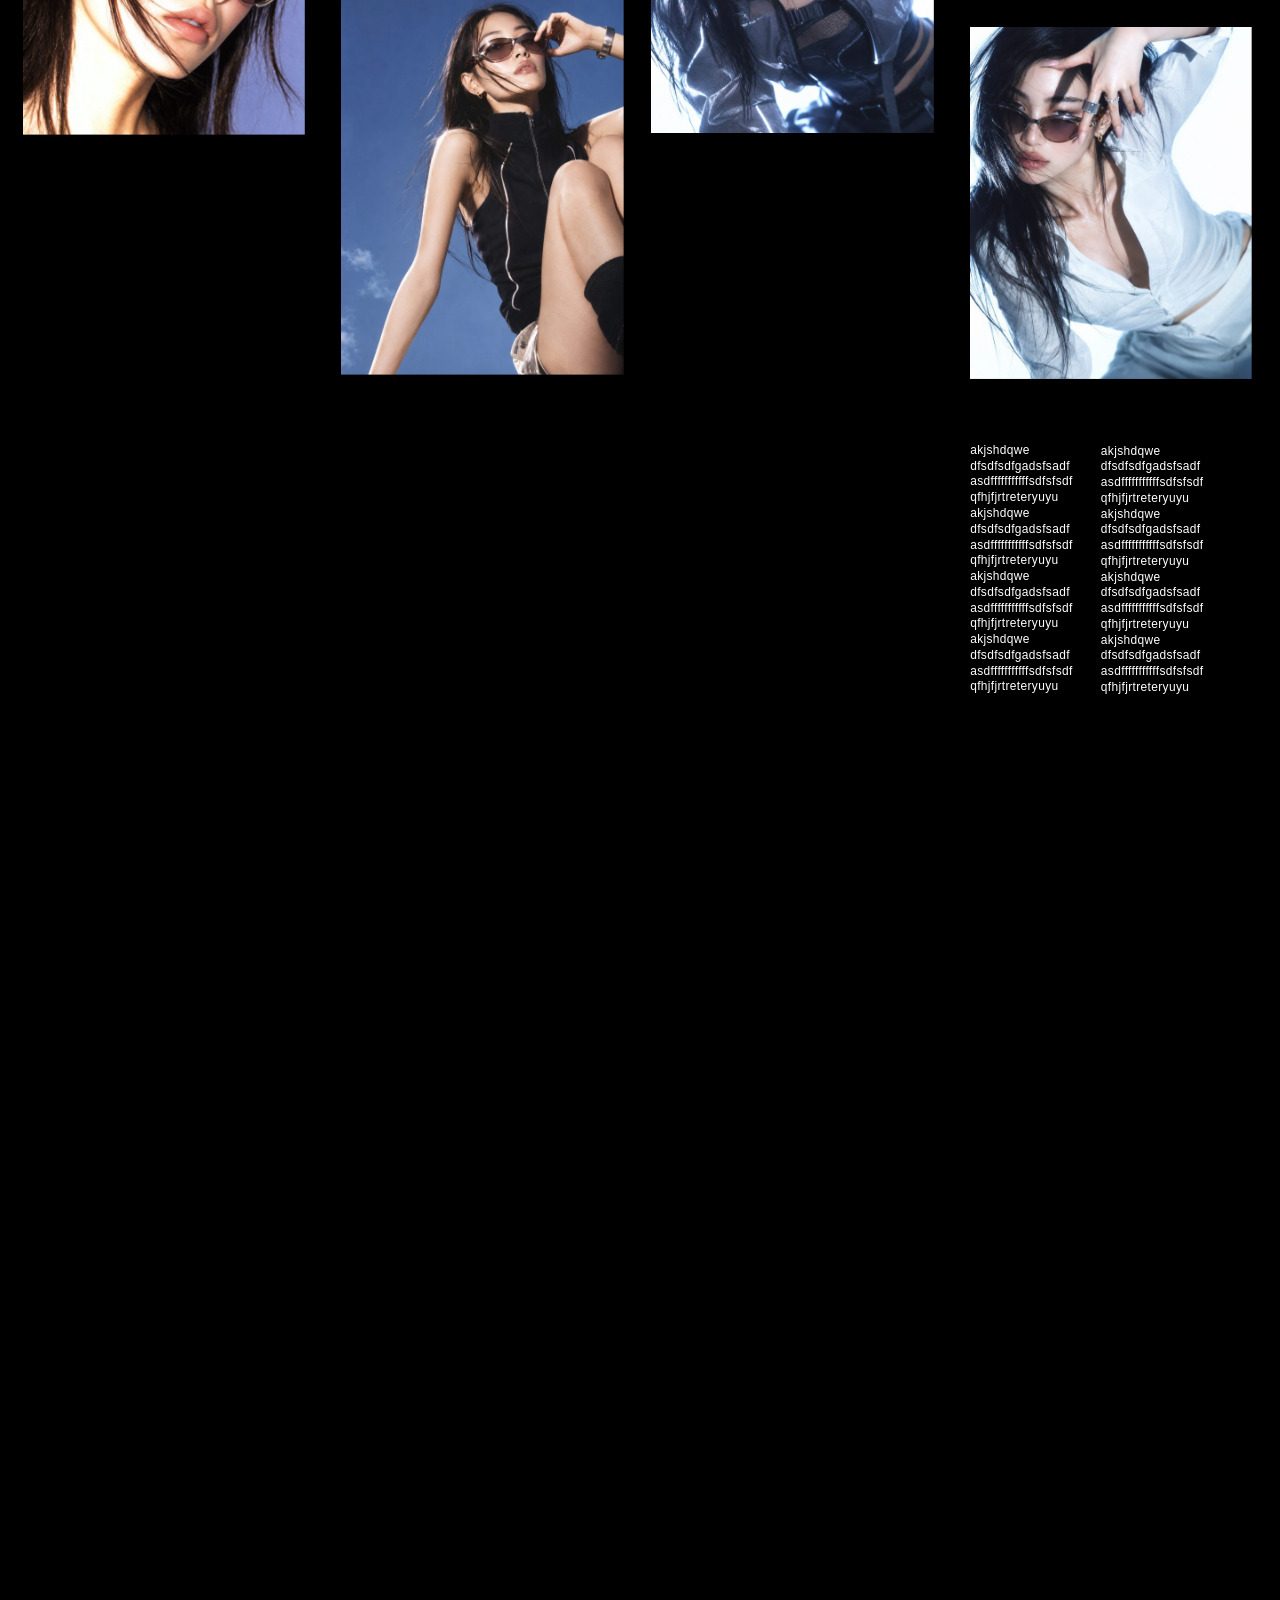
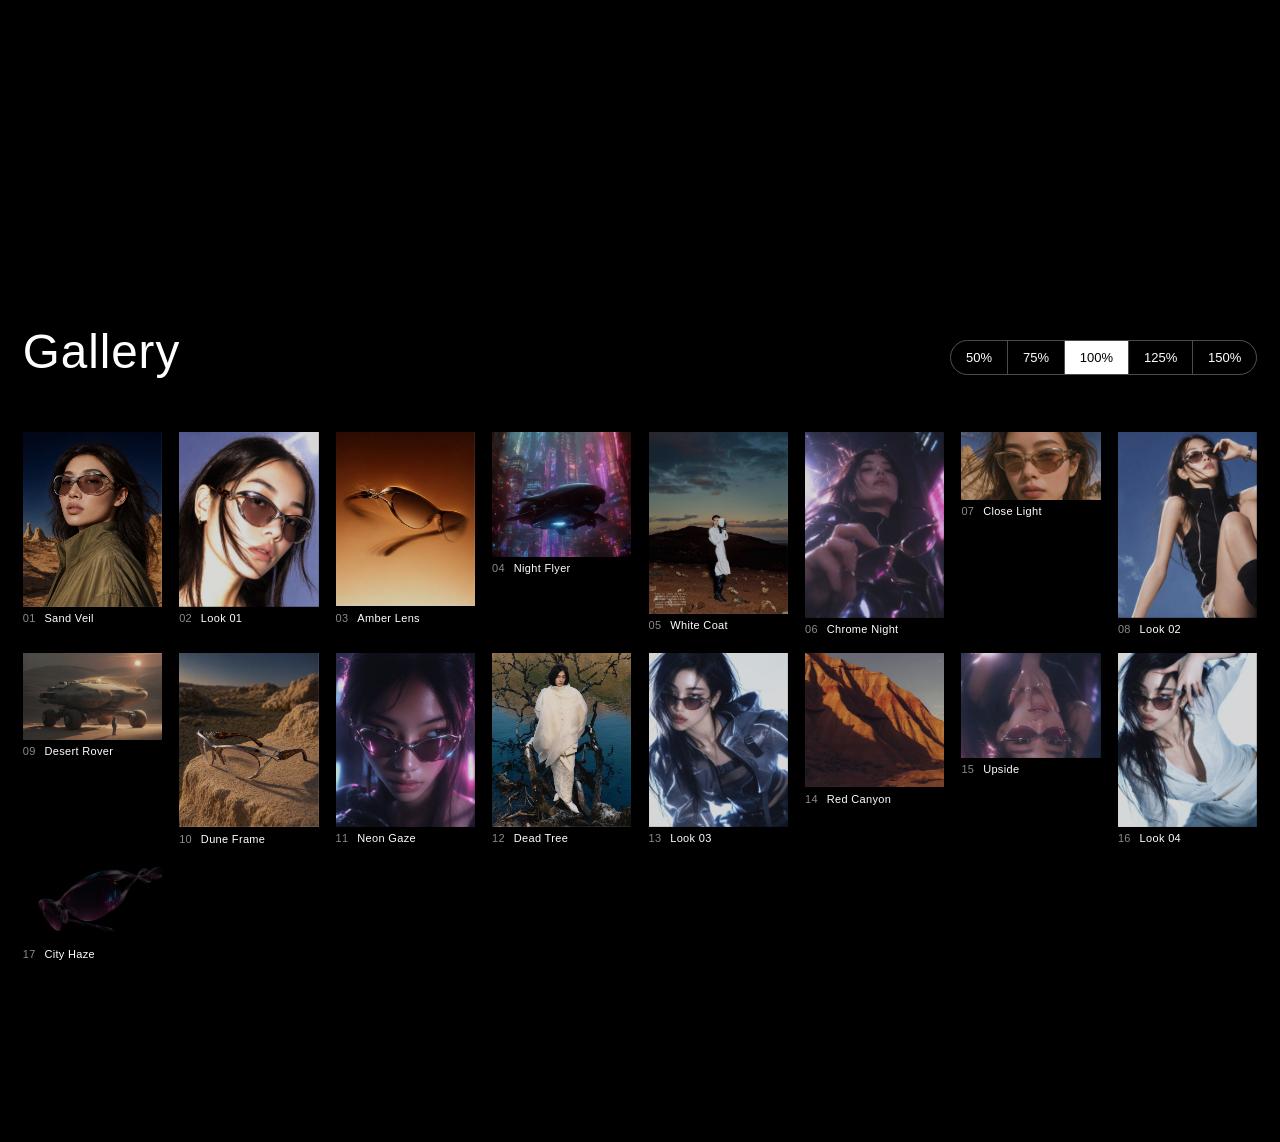
==== commit 5024801b: "Add SmartGlass gallery with animated grid size buttons A new Gallery section after chapter 2 shows a" ====
--- a/smartglass/index.html
+++ b/smartglass/index.html
@@ -27,7 +27,7 @@
     <i class="a dot" style="--x:6439"></i>
     <a class="a nav" href="#about" style="--x:6617;--y:281">About</a>
     <i class="a dot" style="--x:7974"></i>
-    <a class="a nav" href="#chapter1" style="--x:8152;--y:281">Gallery</a>
+    <a class="a nav" href="#gallery" style="--x:8152;--y:281">Gallery</a>
     <i class="a dot" style="--x:9509"></i>
     <a class="a nav" href="#chapter2" style="--x:9687;--y:281">PhotoBooth</a>
   </nav>
@@ -130,9 +130,46 @@
 dfsdfsdfgadsfsadf
 asdfffffffffffsdfsfsdf
 qfhjfjrtreteryuyu</p>
-  <span id="about"></span>
 </section>
 
+<!-- ============ 갤러리: 버튼으로 그리드 크기를 바꿔요 ============ -->
+<section class="gallery" id="gallery">
+  <div class="ghead">
+    <h2>Gallery</h2>
+    <!-- 버튼을 더하거나 빼려면 data-size 값과 css의 같은 이름 줄을 함께 고쳐요 -->
+    <div class="gsize" role="group" aria-label="그리드 크기">
+      <button type="button" data-size="50">50%</button>
+      <button type="button" data-size="75">75%</button>
+      <button type="button" data-size="100" class="active" aria-pressed="true">100%</button>
+      <button type="button" data-size="125">125%</button>
+      <button type="button" data-size="150">150%</button>
+    </div>
+  </div>
+  <div class="ggrid" data-size="100">
+    <figure class="gitem"><img src="img/c1-portrait.jpg" alt="" loading="lazy" style="aspect-ratio:1102/1382"><figcaption><span>01</span>Sand Veil</figcaption></figure>
+    <figure class="gitem"><img src="img/c2-look-01.jpg" alt="" loading="lazy" style="aspect-ratio:636/798"><figcaption><span>02</span>Look 01</figcaption></figure>
+    <figure class="gitem"><img src="img/c1-thumb-01.jpg" alt="" loading="lazy" style="aspect-ratio:481/601"><figcaption><span>03</span>Amber Lens</figcaption></figure>
+    <figure class="gitem"><img src="img/c2-flyer.jpg" alt="" loading="lazy" style="aspect-ratio:2883/2578"><figcaption><span>04</span>Night Flyer</figcaption></figure>
+    <figure class="gitem"><img src="img/c1-glass-tall.jpg" alt="" loading="lazy" style="aspect-ratio:1561/2035"><figcaption><span>05</span>White Coat</figcaption></figure>
+    <figure class="gitem"><img src="img/c2-thumb-02.jpg" alt="" loading="lazy" style="aspect-ratio:605/807"><figcaption><span>06</span>Chrome Night</figcaption></figure>
+    <figure class="gitem"><img src="img/c1-closeup.jpg" alt="" loading="lazy" style="aspect-ratio:2883/1404"><figcaption><span>07</span>Close Light</figcaption></figure>
+    <figure class="gitem"><img src="img/c2-look-02.jpg" alt="" loading="lazy" style="aspect-ratio:636/848"><figcaption><span>08</span>Look 02</figcaption></figure>
+    <figure class="gitem"><img src="img/intro-desert.jpg" alt="" loading="lazy" style="aspect-ratio:2883/1802"><figcaption><span>09</span>Desert Rover</figcaption></figure>
+    <figure class="gitem"><img src="img/c1-thumb-02.jpg" alt="" loading="lazy" style="aspect-ratio:479/601"><figcaption><span>10</span>Dune Frame</figcaption></figure>
+    <figure class="gitem"><img src="img/c2-portrait.jpg" alt="" loading="lazy" style="aspect-ratio:1864/2329"><figcaption><span>11</span>Neon Gaze</figcaption></figure>
+    <figure class="gitem"><img src="img/c1-glass-side.jpg" alt="" loading="lazy" style="aspect-ratio:1043/1304"><figcaption><span>12</span>Dead Tree</figcaption></figure>
+    <figure class="gitem"><img src="img/c2-look-03.jpg" alt="" loading="lazy" style="aspect-ratio:636/795"><figcaption><span>13</span>Look 03</figcaption></figure>
+    <figure class="gitem"><img src="img/c1-desert-bg.jpg" alt="" loading="lazy" style="aspect-ratio:2883/2782"><figcaption><span>14</span>Red Canyon</figcaption></figure>
+    <figure class="gitem"><img src="img/c2-thumb-01.jpg" alt="" loading="lazy" style="aspect-ratio:1067/807"><figcaption><span>15</span>Upside</figcaption></figure>
+    <figure class="gitem"><img src="img/c2-look-04.jpg" alt="" loading="lazy" style="aspect-ratio:636/794"><figcaption><span>16</span>Look 04</figcaption></figure>
+    <figure class="gitem"><img src="img/c2-city-bg.jpg" alt="" loading="lazy" style="aspect-ratio:2834/1632"><figcaption><span>17</span>City Haze</figcaption></figure>
+  </div>
+</section>
+
+<span id="about"></span>
+
+<script src="js/vendor/gsap.min.js"></script>
+<script src="js/vendor/Flip.min.js"></script>
 <script src="js/main.js"></script>
 </body>
 </html>
--- a/smartglass/css/style.css
+++ b/smartglass/css/style.css
@@ -35,7 +35,7 @@
   transition:background-color .35s ease, color .35s ease;-webkit-backdrop-filter:blur(14px);backdrop-filter:blur(14px)}
 .topbar[data-theme="intro"]{background:transparent;-webkit-backdrop-filter:none;backdrop-filter:none}
 .topbar[data-theme="chapter1"]{background:rgba(255,255,255,.86);color:var(--black)}
-.topbar[data-theme="chapter2"]{background:rgba(0,0,0,.72);color:var(--white)}
+.topbar[data-theme="chapter2"],.topbar[data-theme="gallery"]{background:rgba(0,0,0,.72);color:var(--white)}
 .logo{font-size:calc(170 * var(--u));line-height:1.32;letter-spacing:.02em;white-space:nowrap}
 .nav.on{text-decoration:underline;text-underline-offset:.25em;text-decoration-thickness:1px}
 .nav{font-size:calc(100 * var(--u));line-height:1.32;letter-spacing:-.02em;white-space:nowrap;transition:opacity .2s}
@@ -53,6 +53,40 @@
 .t.small{font-size:calc(105.2 * var(--u))}
 .t.center{text-align:center;width:calc(var(--w) * var(--u))}
 
+/* 갤러리: 버튼으로 칸 수가 바뀌는 사진 그리드
+   data-size 값마다 한 줄에 놓이는 사진 수예요. 숫자를 바꾸면 칸 수가 바뀌어요 */
+.gallery{min-height:100vh;background:var(--black);color:var(--white);padding:calc(900 * var(--u)) calc(200 * var(--u)) calc(1600 * var(--u))}
+.ghead{display:flex;align-items:flex-end;justify-content:space-between;gap:24px;margin-bottom:calc(500 * var(--u))}
+.ghead h2{font-weight:400;font-size:calc(419 * var(--u));letter-spacing:.02em;line-height:1}
+.gsize{display:flex;gap:1px;background:#4c4c4c;border:1px solid #4c4c4c;border-radius:999px;overflow:hidden;font-size:13px}
+.gsize button{background:var(--black);color:var(--white);border:0;font:inherit;padding:.7em 1.15em;cursor:pointer;transition:background-color .2s,color .2s;font-variant-numeric:tabular-nums}
+.gsize button.active{background:var(--white);color:var(--black)}
+.gsize button:focus-visible{outline:2px solid var(--white);outline-offset:-4px}
+@media (hover:hover) and (pointer:fine){.gsize button:not(.active):hover{background:#1a1a1a}}
+.ggrid{overflow-anchor:none;display:grid;gap:calc(150 * var(--u));align-items:start;grid-template-columns:repeat(var(--cols), minmax(0,1fr))}
+.ggrid[data-size="50"]{--cols:16}
+.ggrid[data-size="75"]{--cols:10}
+.ggrid[data-size="100"]{--cols:8}
+.ggrid[data-size="125"]{--cols:6}
+.ggrid[data-size="150"]{--cols:4}
+.gitem img{width:100%;height:auto;object-fit:cover;filter:brightness(.85);transition:filter .3s}
+.gitem:hover img{filter:none}
+.gitem figcaption{margin-top:.5em;font-size:11px;letter-spacing:.03em;display:flex;gap:.8em;white-space:nowrap;overflow:hidden;text-overflow:ellipsis}
+.gitem figcaption span{color:#8a8a8a;font-variant-numeric:tabular-nums}
+.ggrid[data-size="50"] figcaption{font-size:9px}
+@media (max-width:1024px){
+  .ggrid[data-size="50"]{--cols:10}.ggrid[data-size="75"]{--cols:8}.ggrid[data-size="100"]{--cols:6}.ggrid[data-size="125"]{--cols:5}.ggrid[data-size="150"]{--cols:3}
+}
+@media (max-width:640px){
+  .gallery{padding:96px 16px 64px}
+  .ghead{flex-direction:column;align-items:flex-start;margin-bottom:24px}
+  .ghead h2{font-size:40px}
+  .gsize{font-size:12px}
+  .ggrid{gap:8px}
+  .ggrid[data-size="50"]{--cols:5}.ggrid[data-size="75"]{--cols:4}.ggrid[data-size="100"]{--cols:3}.ggrid[data-size="125"]{--cols:2}.ggrid[data-size="150"]{--cols:1}
+  .gitem figcaption{font-size:10px}
+}
+
 /* 움직임 */
 .kenburns{animation:kenburns 24s ease-in-out infinite alternate;transform-origin:60% 55%}
 @keyframes kenburns{from{transform:scale(1)}to{transform:scale(1.08)}}
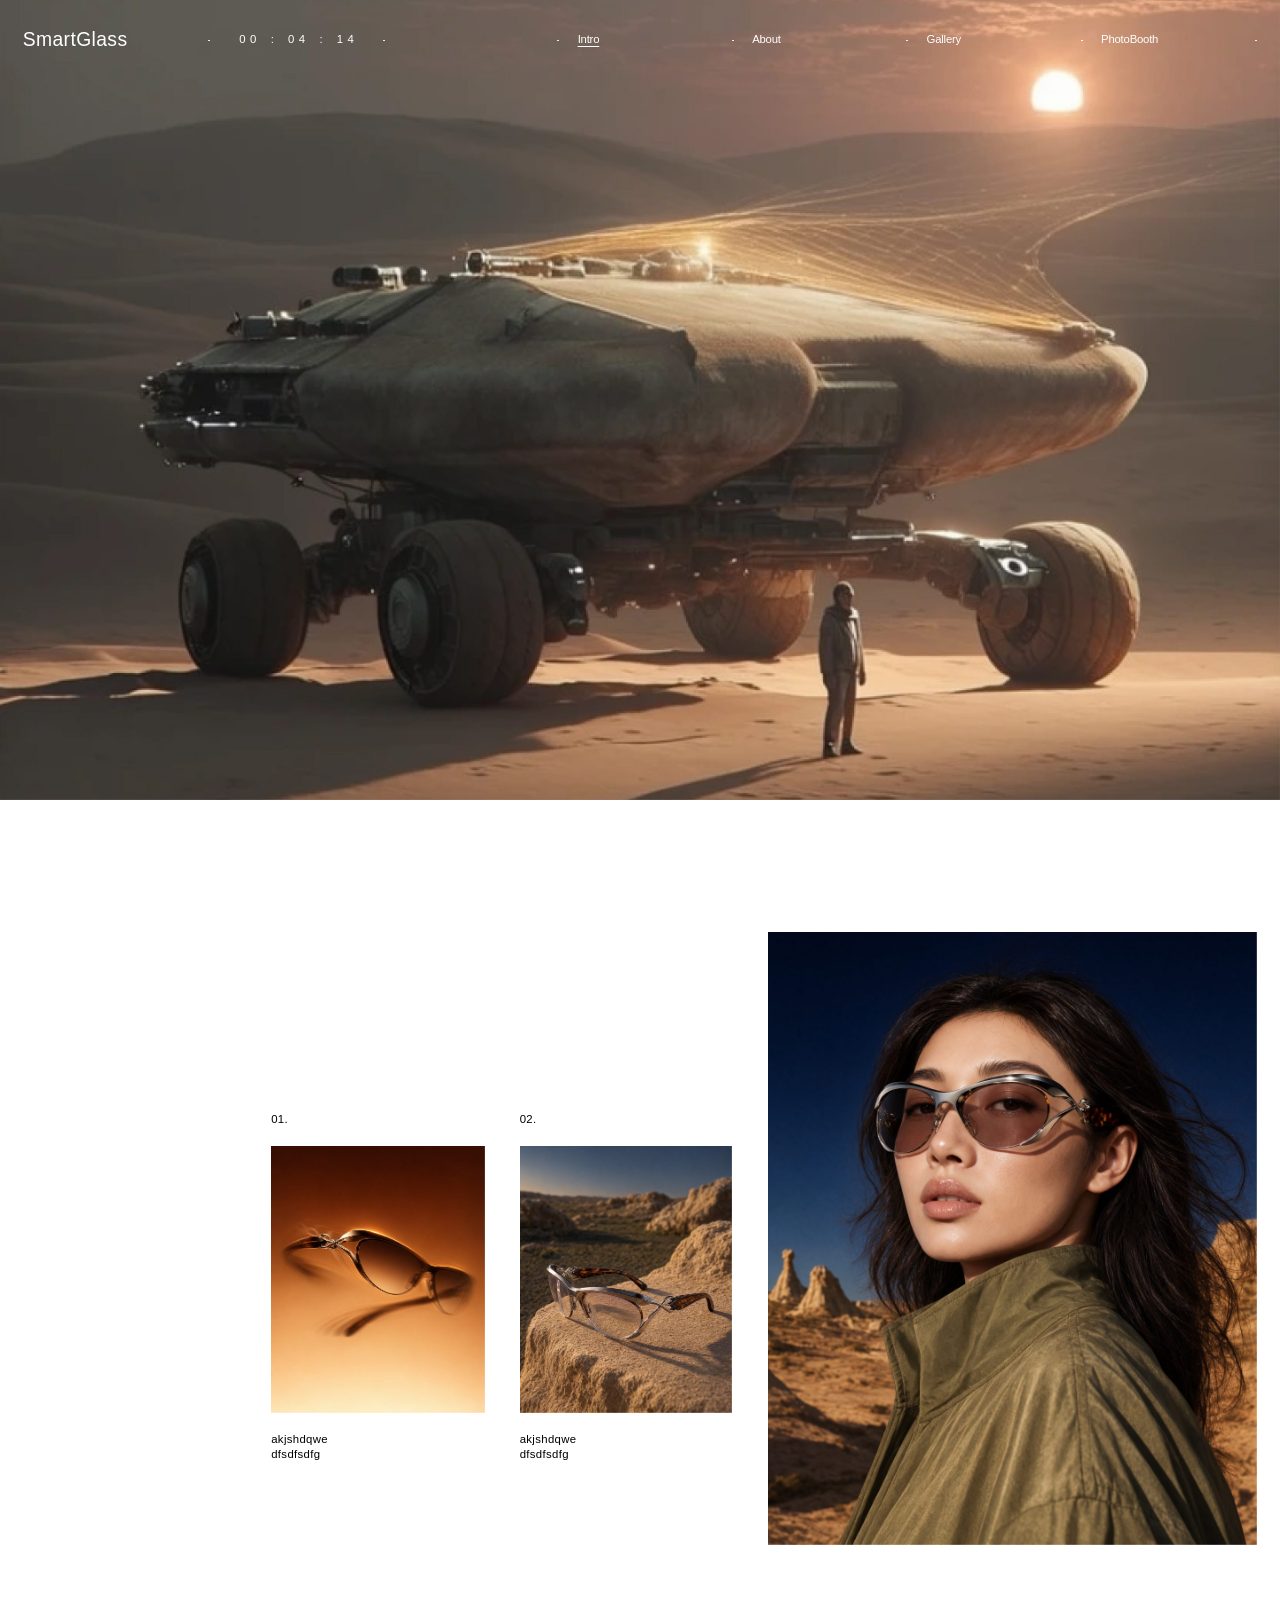
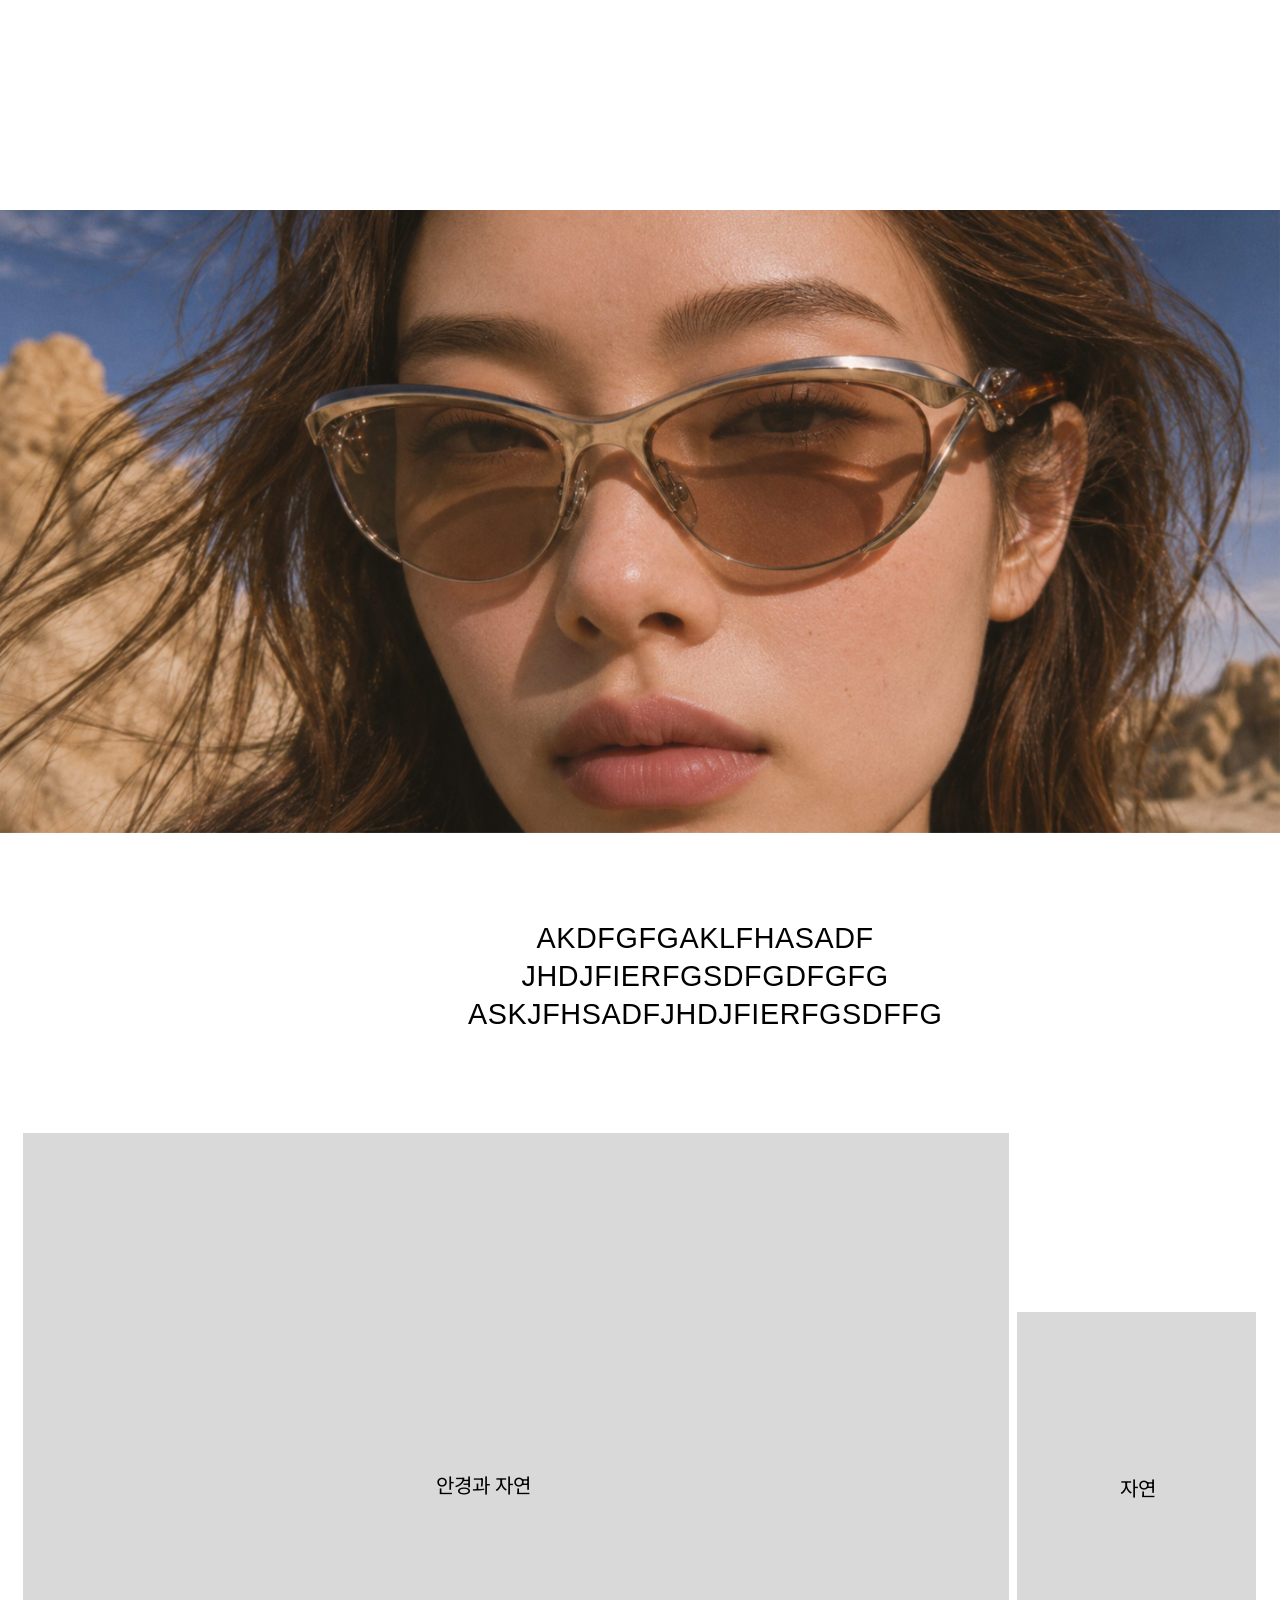
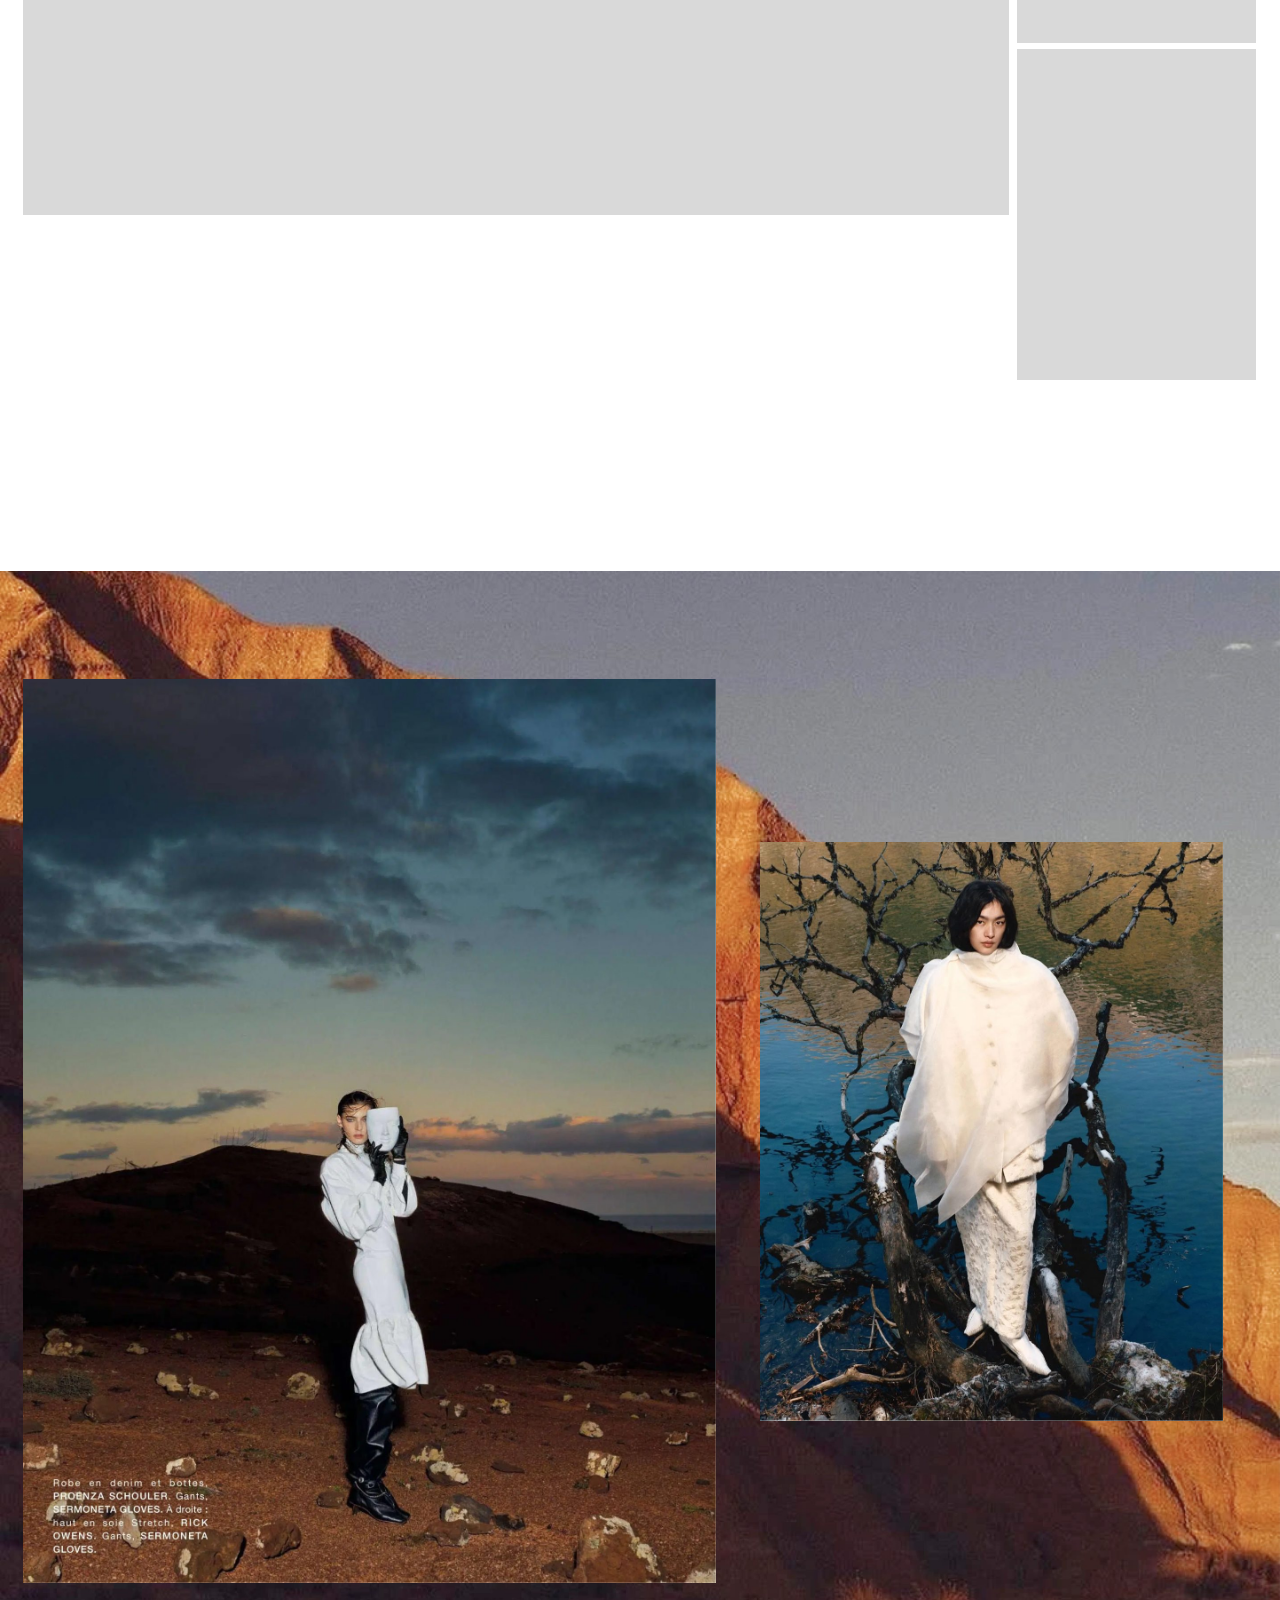
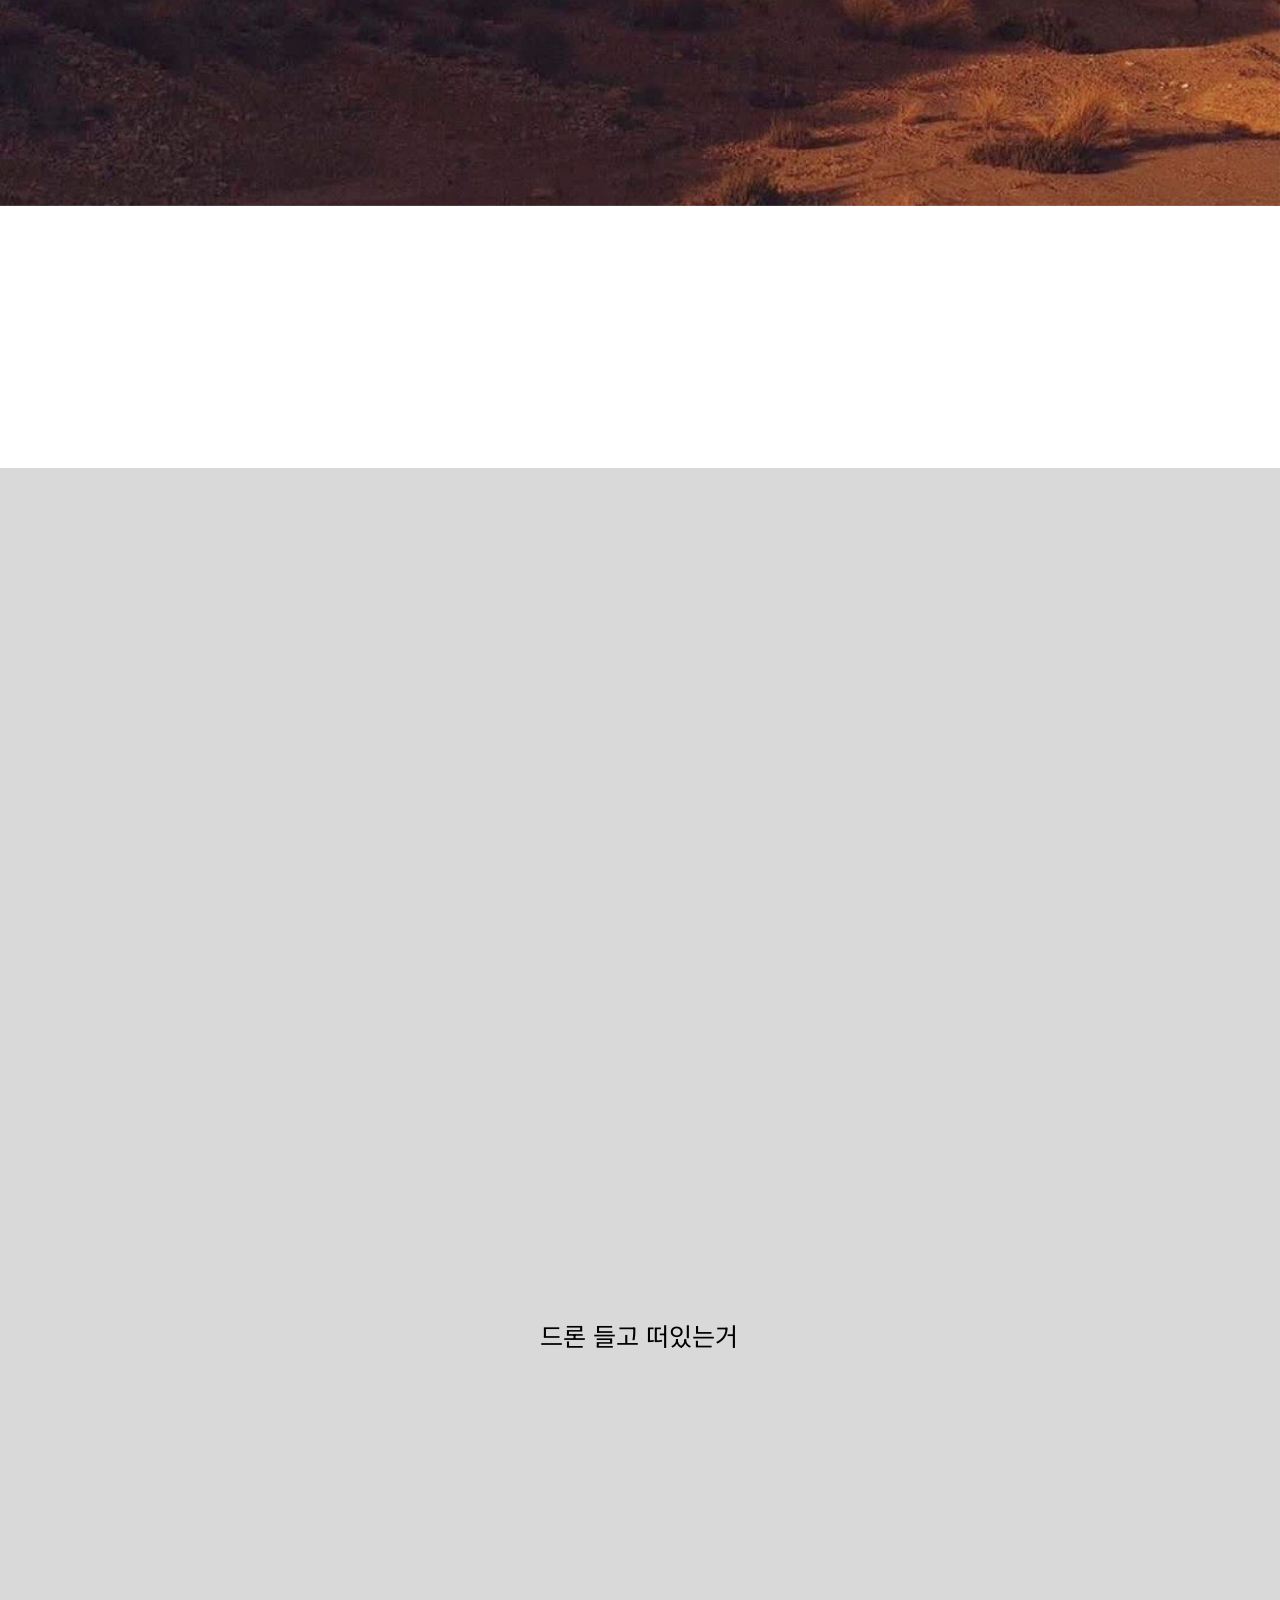
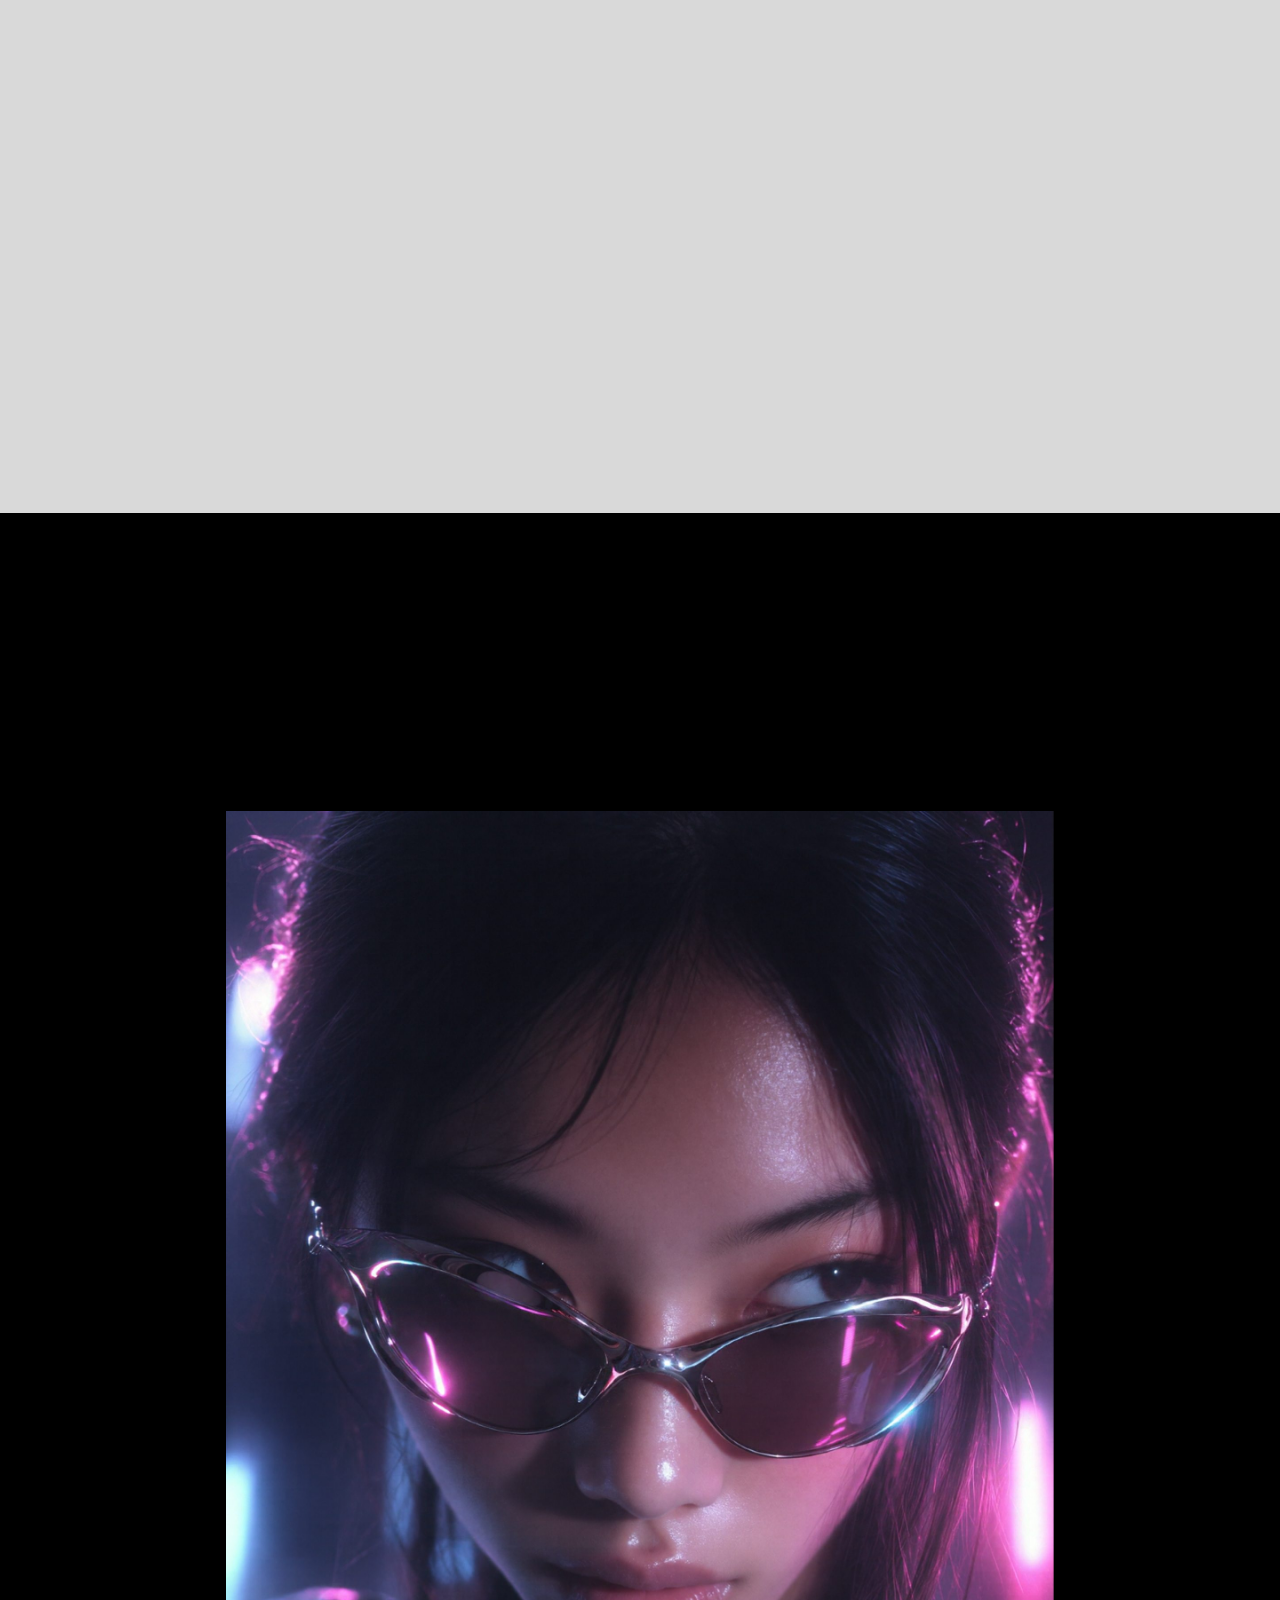
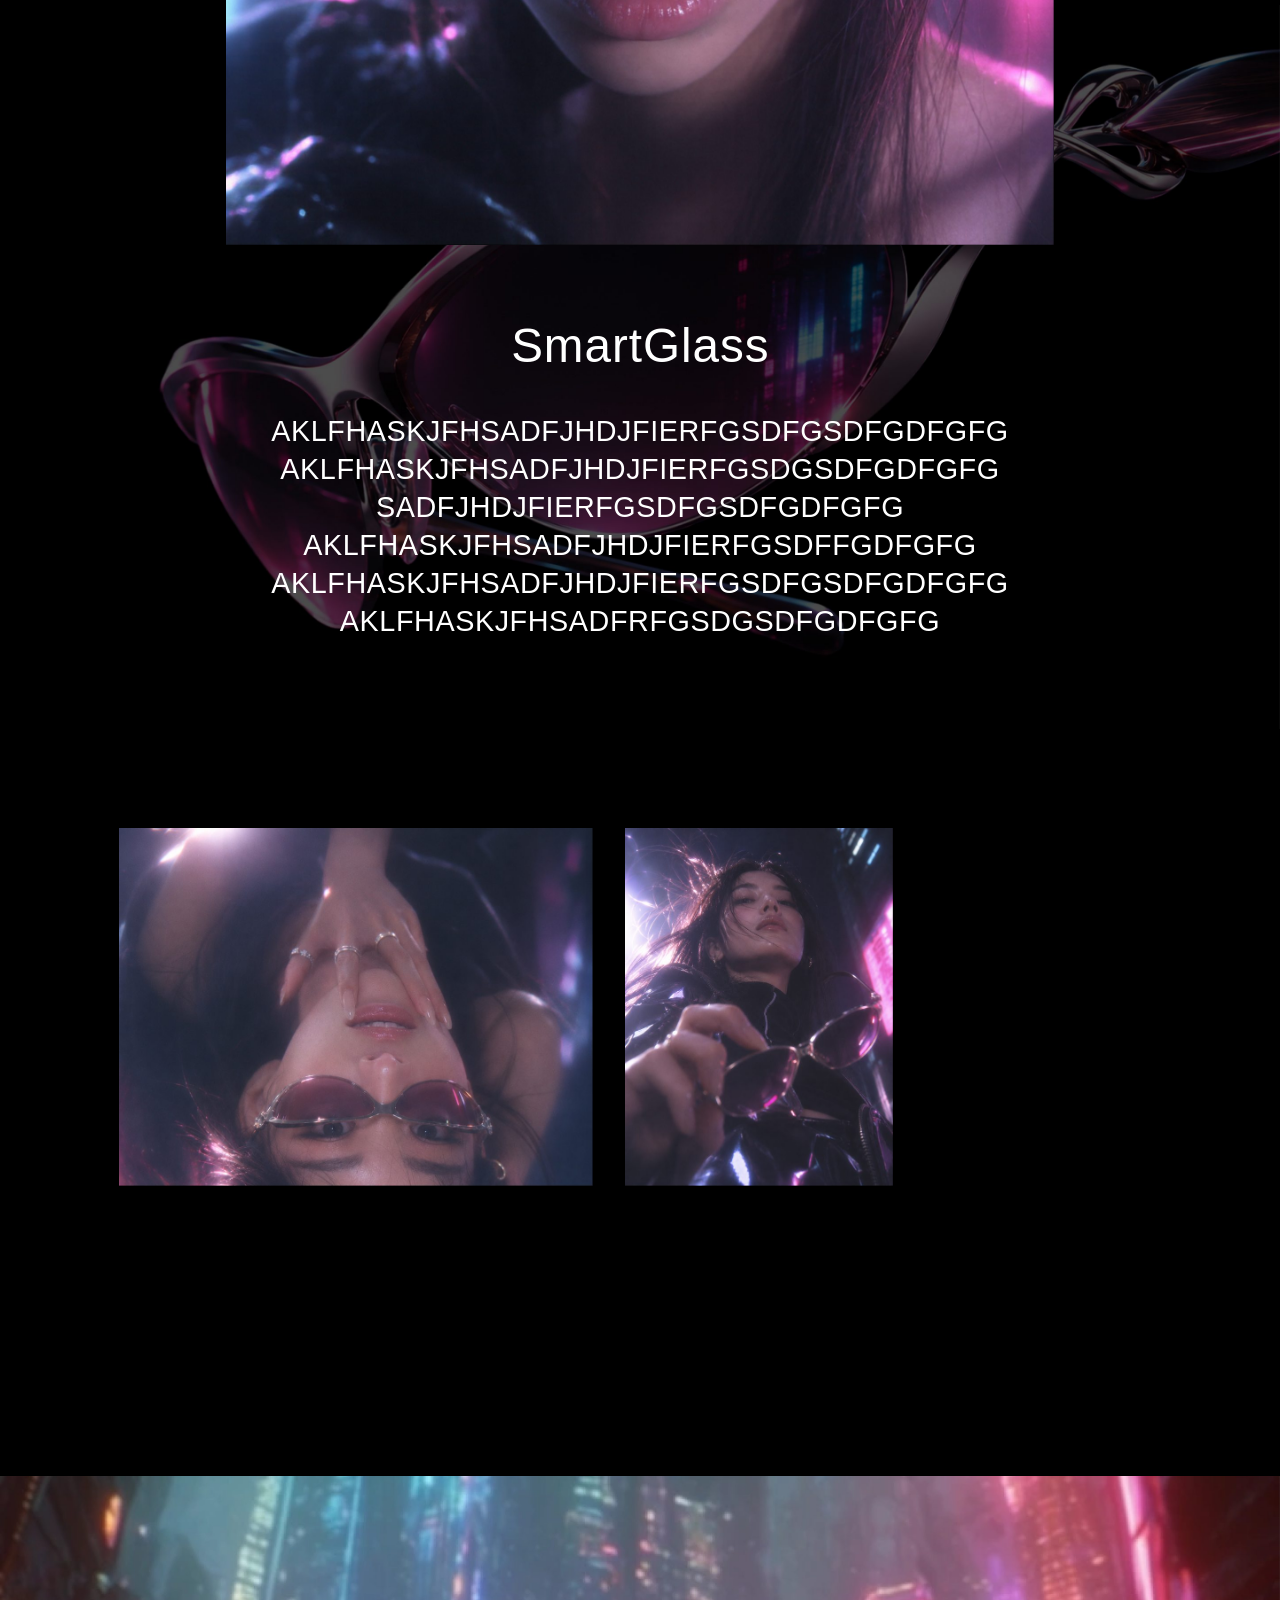
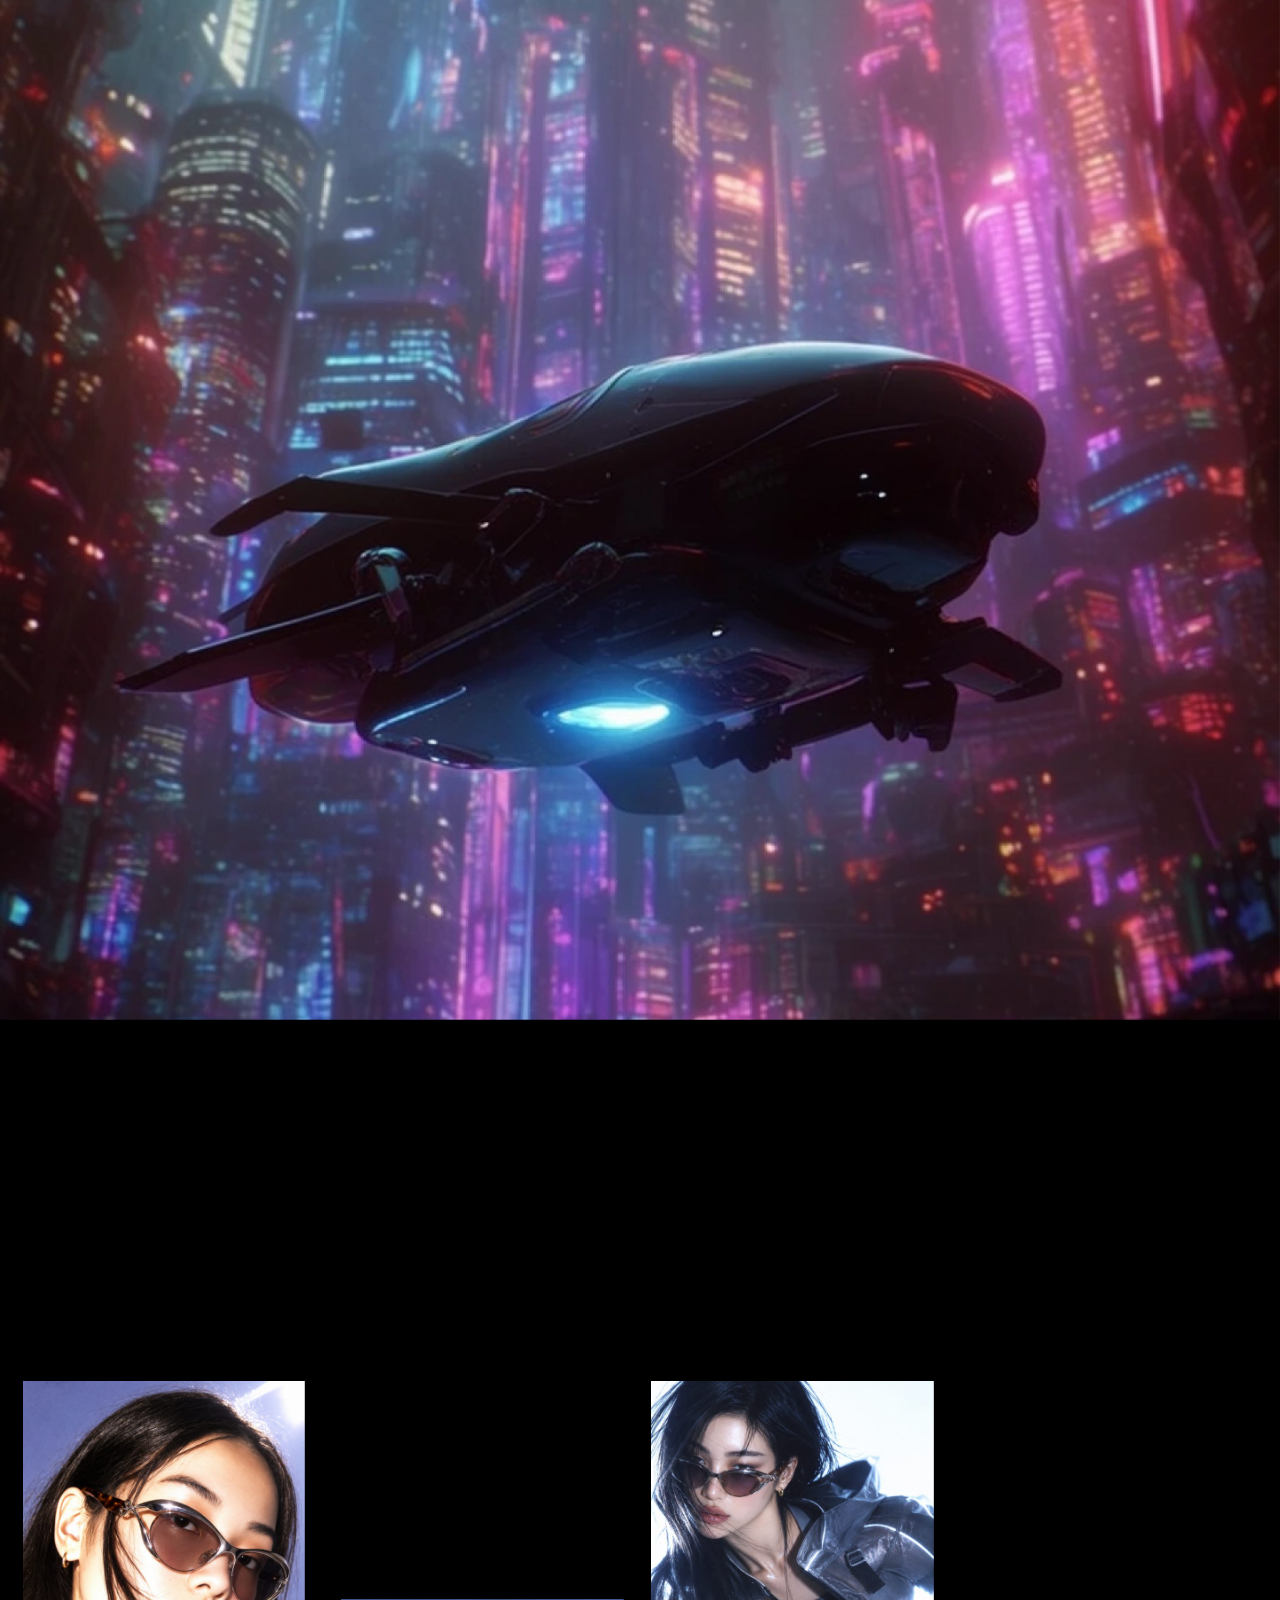
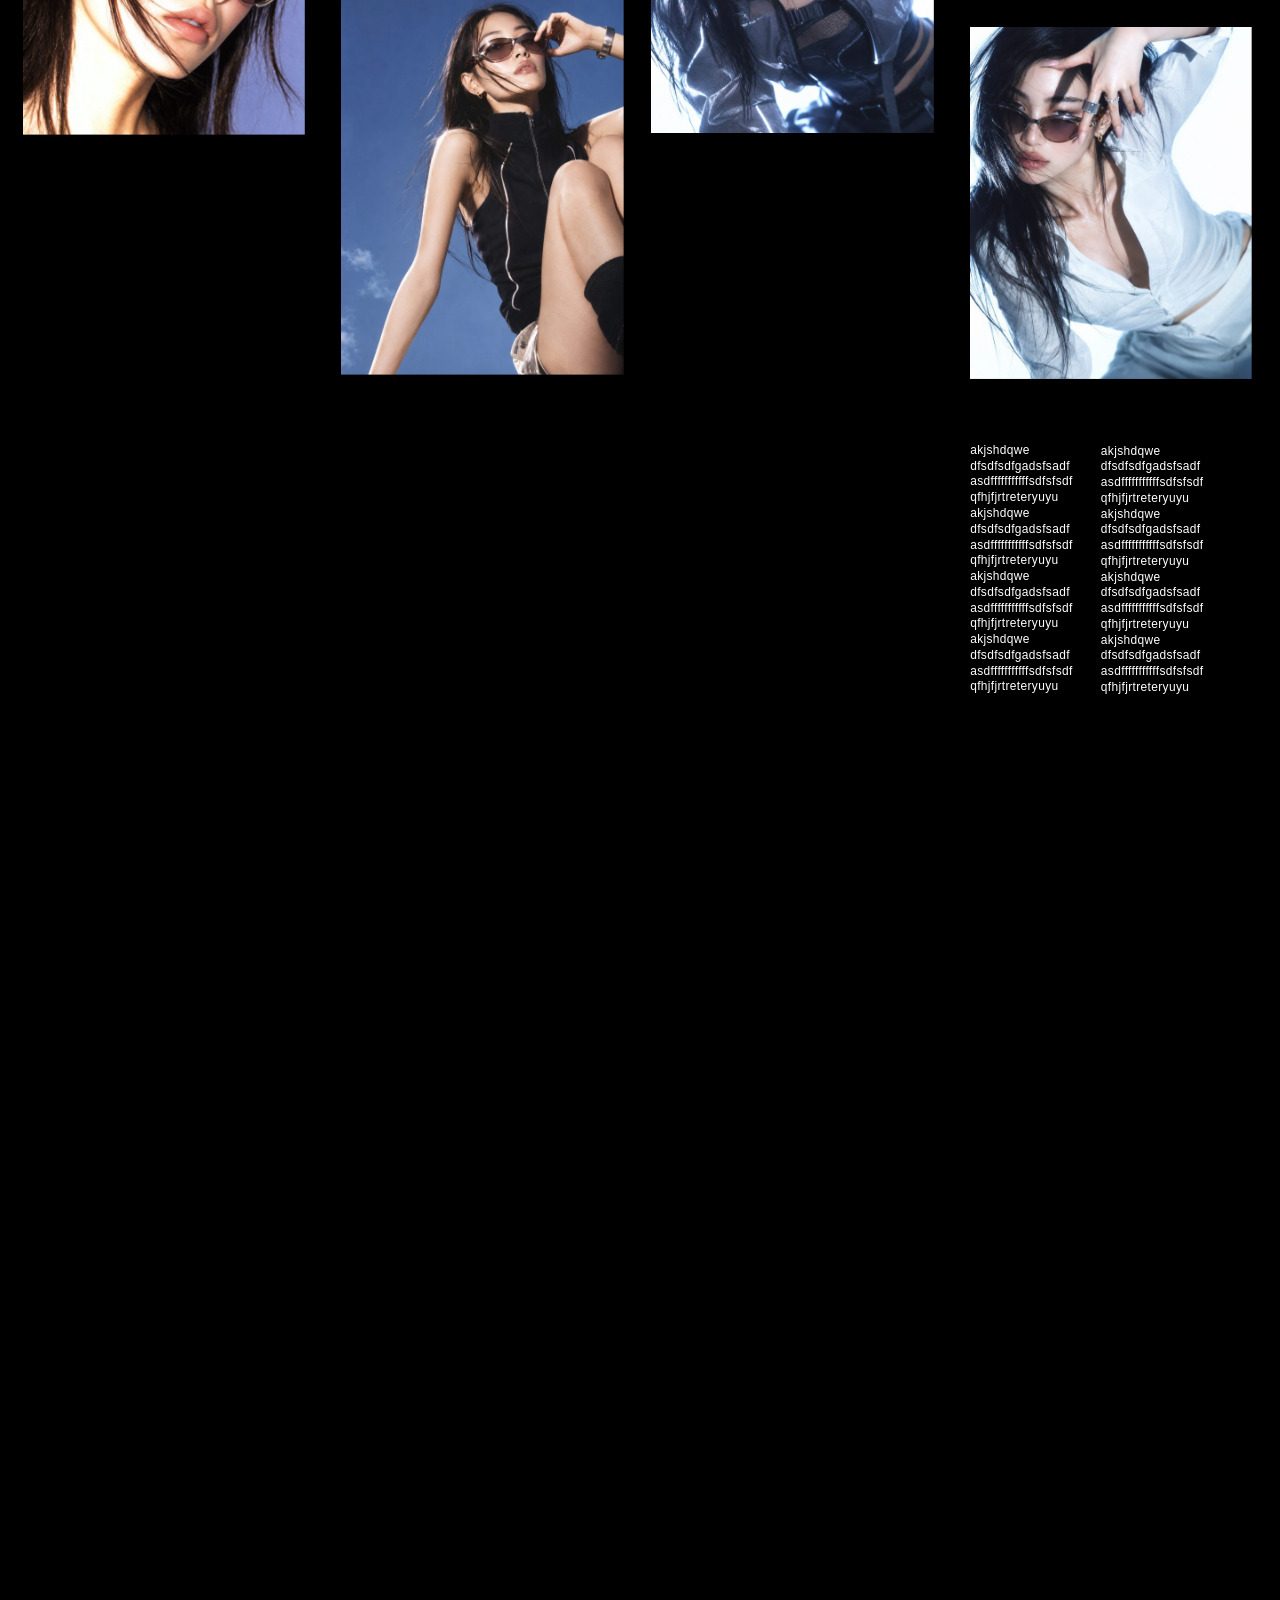
==== commit 382519e9: "Turn the gallery into a grid view opened from each chapter Replace the separate Gallery section with" ====
--- a/smartglass/index.html
+++ b/smartglass/index.html
@@ -27,7 +27,7 @@
     <i class="a dot" style="--x:6439"></i>
     <a class="a nav" href="#about" style="--x:6617;--y:281">About</a>
     <i class="a dot" style="--x:7974"></i>
-    <a class="a nav" href="#gallery" style="--x:8152;--y:281">Gallery</a>
+    <a class="a nav" href="#chapter1" style="--x:8152;--y:281">Gallery</a>
     <i class="a dot" style="--x:9509"></i>
     <a class="a nav" href="#chapter2" style="--x:9687;--y:281">PhotoBooth</a>
   </nav>
@@ -132,41 +132,28 @@
 qfhjfjrtreteryuyu</p>
 </section>
 
-<!-- ============ 갤러리: 버튼으로 그리드 크기를 바꿔요 ============ -->
-<section class="gallery" id="gallery">
-  <div class="ghead">
-    <h2>Gallery</h2>
-    <!-- 버튼을 더하거나 빼려면 data-size 값과 css의 같은 이름 줄을 함께 고쳐요 -->
-    <div class="gsize" role="group" aria-label="그리드 크기">
-      <button type="button" data-size="50">50%</button>
-      <button type="button" data-size="75">75%</button>
-      <button type="button" data-size="100" class="active" aria-pressed="true">100%</button>
-      <button type="button" data-size="125">125%</button>
-      <button type="button" data-size="150">150%</button>
-    </div>
+<span id="about"></span>
+
+<!-- ============ 그리드 보기 ============
+  챕터1이나 챕터2로 넘어가면 화면 아래에 작은 그리드 버튼이 떠요.
+  누르면 그 챕터의 사진들이 제자리에서 날아와 그리드로 모이고, 다시 누르면 원래 자리로 돌아가요. -->
+<div class="gridview" hidden>
+  <div class="ggrid" data-size="100"></div>
+</div>
+<div class="gdock">
+  <button type="button" class="gd-toggle" aria-pressed="false" aria-label="그리드로 보기">
+    <svg class="i-grid" width="14" height="14" viewBox="0 0 14 14" aria-hidden="true"><rect width="6" height="6"/><rect x="8" width="6" height="6"/><rect y="8" width="6" height="6"/><rect x="8" y="8" width="6" height="6"/></svg>
+    <svg class="i-close" width="14" height="14" viewBox="0 0 14 14" aria-hidden="true"><path d="M2 2l10 10M12 2L2 12"/></svg>
+  </button>
+  <!-- 버튼을 더하거나 빼려면 data-size 값과 css의 같은 숫자 줄을 함께 고쳐요 -->
+  <div class="gsize" role="group" aria-label="그리드 크기">
+    <button type="button" data-size="50">50%</button>
+    <button type="button" data-size="75">75%</button>
+    <button type="button" data-size="100" class="active" aria-pressed="true">100%</button>
+    <button type="button" data-size="125">125%</button>
+    <button type="button" data-size="150">150%</button>
   </div>
-  <div class="ggrid" data-size="100">
-    <figure class="gitem"><img src="img/c1-portrait.jpg" alt="" loading="lazy" style="aspect-ratio:1102/1382"><figcaption><span>01</span>Sand Veil</figcaption></figure>
-    <figure class="gitem"><img src="img/c2-look-01.jpg" alt="" loading="lazy" style="aspect-ratio:636/798"><figcaption><span>02</span>Look 01</figcaption></figure>
-    <figure class="gitem"><img src="img/c1-thumb-01.jpg" alt="" loading="lazy" style="aspect-ratio:481/601"><figcaption><span>03</span>Amber Lens</figcaption></figure>
-    <figure class="gitem"><img src="img/c2-flyer.jpg" alt="" loading="lazy" style="aspect-ratio:2883/2578"><figcaption><span>04</span>Night Flyer</figcaption></figure>
-    <figure class="gitem"><img src="img/c1-glass-tall.jpg" alt="" loading="lazy" style="aspect-ratio:1561/2035"><figcaption><span>05</span>White Coat</figcaption></figure>
-    <figure class="gitem"><img src="img/c2-thumb-02.jpg" alt="" loading="lazy" style="aspect-ratio:605/807"><figcaption><span>06</span>Chrome Night</figcaption></figure>
-    <figure class="gitem"><img src="img/c1-closeup.jpg" alt="" loading="lazy" style="aspect-ratio:2883/1404"><figcaption><span>07</span>Close Light</figcaption></figure>
-    <figure class="gitem"><img src="img/c2-look-02.jpg" alt="" loading="lazy" style="aspect-ratio:636/848"><figcaption><span>08</span>Look 02</figcaption></figure>
-    <figure class="gitem"><img src="img/intro-desert.jpg" alt="" loading="lazy" style="aspect-ratio:2883/1802"><figcaption><span>09</span>Desert Rover</figcaption></figure>
-    <figure class="gitem"><img src="img/c1-thumb-02.jpg" alt="" loading="lazy" style="aspect-ratio:479/601"><figcaption><span>10</span>Dune Frame</figcaption></figure>
-    <figure class="gitem"><img src="img/c2-portrait.jpg" alt="" loading="lazy" style="aspect-ratio:1864/2329"><figcaption><span>11</span>Neon Gaze</figcaption></figure>
-    <figure class="gitem"><img src="img/c1-glass-side.jpg" alt="" loading="lazy" style="aspect-ratio:1043/1304"><figcaption><span>12</span>Dead Tree</figcaption></figure>
-    <figure class="gitem"><img src="img/c2-look-03.jpg" alt="" loading="lazy" style="aspect-ratio:636/795"><figcaption><span>13</span>Look 03</figcaption></figure>
-    <figure class="gitem"><img src="img/c1-desert-bg.jpg" alt="" loading="lazy" style="aspect-ratio:2883/2782"><figcaption><span>14</span>Red Canyon</figcaption></figure>
-    <figure class="gitem"><img src="img/c2-thumb-01.jpg" alt="" loading="lazy" style="aspect-ratio:1067/807"><figcaption><span>15</span>Upside</figcaption></figure>
-    <figure class="gitem"><img src="img/c2-look-04.jpg" alt="" loading="lazy" style="aspect-ratio:636/794"><figcaption><span>16</span>Look 04</figcaption></figure>
-    <figure class="gitem"><img src="img/c2-city-bg.jpg" alt="" loading="lazy" style="aspect-ratio:2834/1632"><figcaption><span>17</span>City Haze</figcaption></figure>
-  </div>
-</section>
-
-<span id="about"></span>
+</div>
 
 <script src="js/vendor/gsap.min.js"></script>
 <script src="js/vendor/Flip.min.js"></script>
--- a/smartglass/css/style.css
+++ b/smartglass/css/style.css
@@ -35,7 +35,7 @@
   transition:background-color .35s ease, color .35s ease;-webkit-backdrop-filter:blur(14px);backdrop-filter:blur(14px)}
 .topbar[data-theme="intro"]{background:transparent;-webkit-backdrop-filter:none;backdrop-filter:none}
 .topbar[data-theme="chapter1"]{background:rgba(255,255,255,.86);color:var(--black)}
-.topbar[data-theme="chapter2"],.topbar[data-theme="gallery"]{background:rgba(0,0,0,.72);color:var(--white)}
+.topbar[data-theme="chapter2"]{background:rgba(0,0,0,.72);color:var(--white)}
 .logo{font-size:calc(170 * var(--u));line-height:1.32;letter-spacing:.02em;white-space:nowrap}
 .nav.on{text-decoration:underline;text-underline-offset:.25em;text-decoration-thickness:1px}
 .nav{font-size:calc(100 * var(--u));line-height:1.32;letter-spacing:-.02em;white-space:nowrap;transition:opacity .2s}
@@ -53,39 +53,55 @@
 .t.small{font-size:calc(105.2 * var(--u))}
 .t.center{text-align:center;width:calc(var(--w) * var(--u))}
 
-/* 갤러리: 버튼으로 칸 수가 바뀌는 사진 그리드
-   data-size 값마다 한 줄에 놓이는 사진 수예요. 숫자를 바꾸면 칸 수가 바뀌어요 */
-.gallery{min-height:100vh;background:var(--black);color:var(--white);padding:calc(900 * var(--u)) calc(200 * var(--u)) calc(1600 * var(--u))}
-.ghead{display:flex;align-items:flex-end;justify-content:space-between;gap:24px;margin-bottom:calc(500 * var(--u))}
-.ghead h2{font-weight:400;font-size:calc(419 * var(--u));letter-spacing:.02em;line-height:1}
-.gsize{display:flex;gap:1px;background:#4c4c4c;border:1px solid #4c4c4c;border-radius:999px;overflow:hidden;font-size:13px}
-.gsize button{background:var(--black);color:var(--white);border:0;font:inherit;padding:.7em 1.15em;cursor:pointer;transition:background-color .2s,color .2s;font-variant-numeric:tabular-nums}
-.gsize button.active{background:var(--white);color:var(--black)}
-.gsize button:focus-visible{outline:2px solid var(--white);outline-offset:-4px}
-@media (hover:hover) and (pointer:fine){.gsize button:not(.active):hover{background:#1a1a1a}}
+/* 그리드 보기: 챕터 위에 덮이는 화면 */
+.gridview{position:fixed;inset:0;z-index:9;overflow-y:auto;overscroll-behavior:contain;
+  padding:calc(900 * var(--u)) calc(200 * var(--u)) 120px;background:transparent;transition:background-color .7s ease}
+.gridview[data-theme="chapter1"]{color:var(--black)}
+.gridview[data-theme="chapter2"]{color:var(--white)}
+.gridview.on[data-theme="chapter1"]{background:var(--white)}
+.gridview.on[data-theme="chapter2"]{background:var(--black)}
+html.grid-open{overflow:hidden}
+html.flipping .reveal{transition:none}
+
+/* 그리드 칸 수: data-size 값마다 한 줄에 놓이는 사진 수예요 */
 .ggrid{overflow-anchor:none;display:grid;gap:calc(150 * var(--u));align-items:start;grid-template-columns:repeat(var(--cols), minmax(0,1fr))}
 .ggrid[data-size="50"]{--cols:16}
 .ggrid[data-size="75"]{--cols:10}
 .ggrid[data-size="100"]{--cols:8}
 .ggrid[data-size="125"]{--cols:6}
 .ggrid[data-size="150"]{--cols:4}
-.gitem img{width:100%;height:auto;object-fit:cover;filter:brightness(.85);transition:filter .3s}
-.gitem:hover img{filter:none}
-.gitem figcaption{margin-top:.5em;font-size:11px;letter-spacing:.03em;display:flex;gap:.8em;white-space:nowrap;overflow:hidden;text-overflow:ellipsis}
-.gitem figcaption span{color:#8a8a8a;font-variant-numeric:tabular-nums}
-.ggrid[data-size="50"] figcaption{font-size:9px}
+.gitem img{display:block;width:100%;height:auto;object-fit:cover}
+.gitem figcaption{margin-top:.5em;font-size:11px;letter-spacing:.03em;opacity:.55;font-variant-numeric:tabular-nums;transition:opacity .4s}
+.gridview:not(.on) figcaption{opacity:0}
 @media (max-width:1024px){
   .ggrid[data-size="50"]{--cols:10}.ggrid[data-size="75"]{--cols:8}.ggrid[data-size="100"]{--cols:6}.ggrid[data-size="125"]{--cols:5}.ggrid[data-size="150"]{--cols:3}
 }
 @media (max-width:640px){
-  .gallery{padding:96px 16px 64px}
-  .ghead{flex-direction:column;align-items:flex-start;margin-bottom:24px}
-  .ghead h2{font-size:40px}
-  .gsize{font-size:12px}
+  .gridview{padding:72px 16px 110px}
   .ggrid{gap:8px}
   .ggrid[data-size="50"]{--cols:5}.ggrid[data-size="75"]{--cols:4}.ggrid[data-size="100"]{--cols:3}.ggrid[data-size="125"]{--cols:2}.ggrid[data-size="150"]{--cols:1}
-  .gitem figcaption{font-size:10px}
 }
+
+/* 아래쪽 작은 그리드 버튼 (챕터에 들어가면 나타나요) */
+.gdock{position:fixed;left:50%;bottom:22px;z-index:11;display:flex;align-items:center;gap:1px;
+  border-radius:999px;overflow:hidden;font-size:12px;border:1px solid var(--line);background:var(--line);
+  --bg:var(--black);--fg:var(--white);--line:#4c4c4c;
+  transform:translate(-50%, 140%);opacity:0;pointer-events:none;
+  transition:transform .5s cubic-bezier(.2,.7,.2,1), opacity .4s ease}
+.gdock[data-theme="chapter1"]{--bg:var(--white);--fg:var(--black);--line:#cfcfcf}
+.gdock.show{transform:translate(-50%, 0);opacity:1;pointer-events:auto}
+.gdock button{background:var(--bg);color:var(--fg);border:0;font:inherit;cursor:pointer;height:36px;transition:background-color .2s,color .2s}
+.gdock button:focus-visible{outline:2px solid var(--fg);outline-offset:-4px}
+.gd-toggle{width:44px;display:grid;place-items:center}
+.gd-toggle svg{fill:currentColor;stroke:currentColor;stroke-width:1.6}
+.gd-toggle .i-grid{stroke:none}
+.gd-toggle .i-close,.gdock.open .gd-toggle .i-grid{display:none}
+.gdock.open .gd-toggle .i-close{display:block}
+.gsize{display:flex;gap:1px;max-width:0;overflow:hidden;transition:max-width .5s cubic-bezier(.2,.7,.2,1)}
+.gdock.open .gsize{max-width:400px}
+.gsize button{padding:0 1.05em;white-space:nowrap;font-variant-numeric:tabular-nums}
+.gsize button.active{background:var(--fg);color:var(--bg)}
+@media (hover:hover) and (pointer:fine){.gdock button:not(.active):hover{opacity:.7}}
 
 /* 움직임 */
 .kenburns{animation:kenburns 24s ease-in-out infinite alternate;transform-origin:60% 55%}
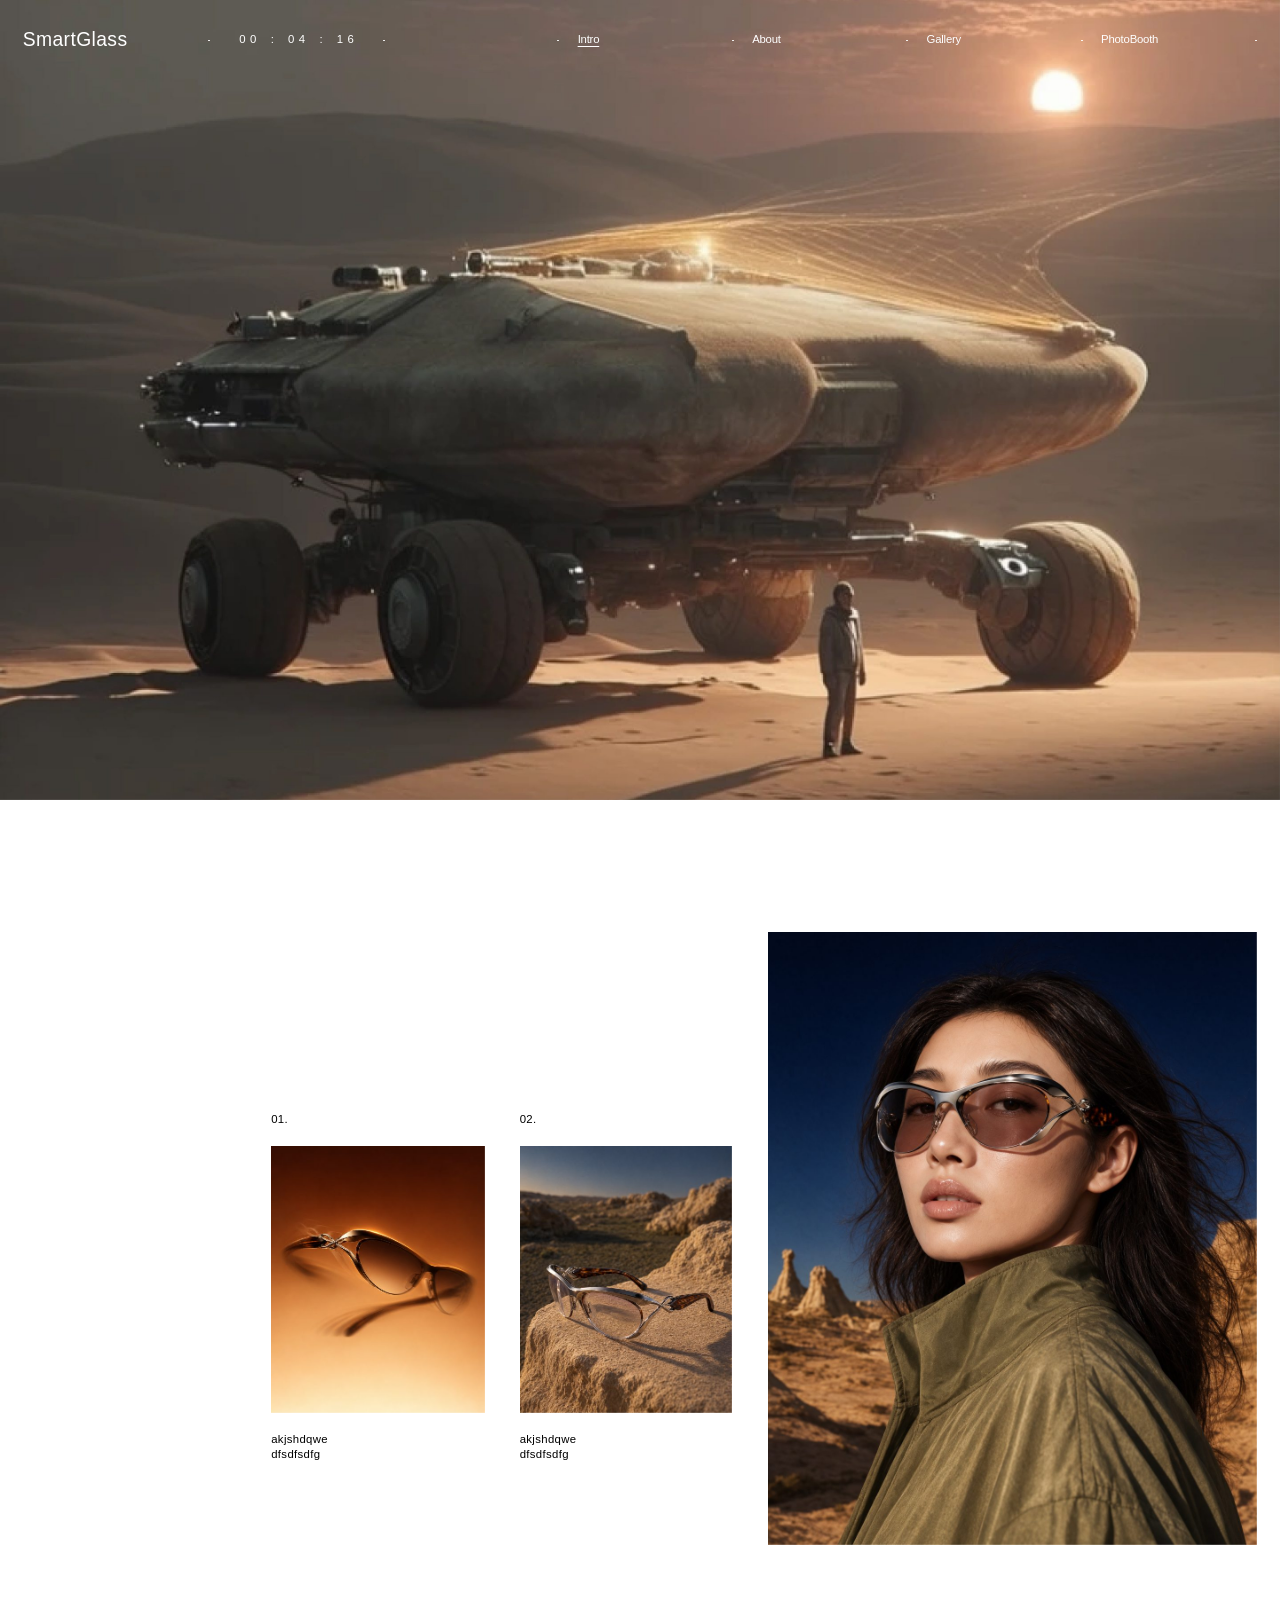
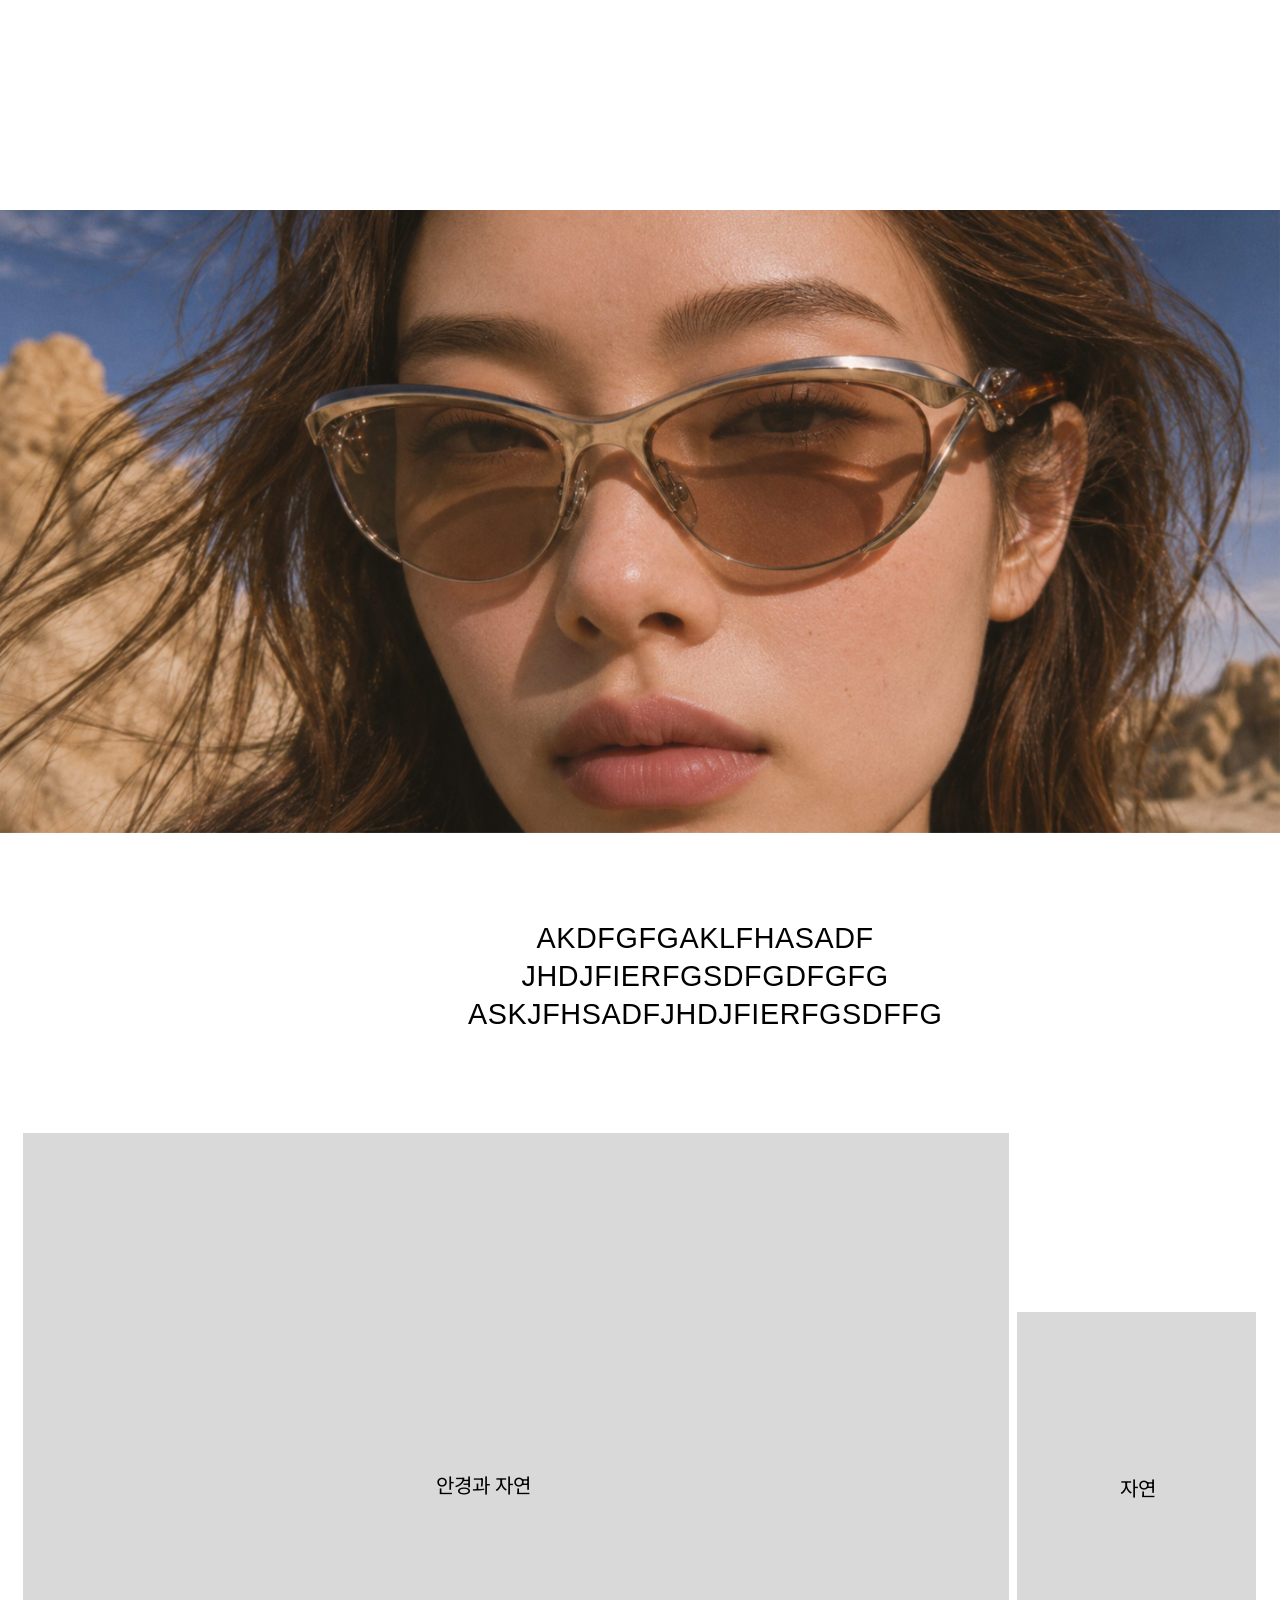
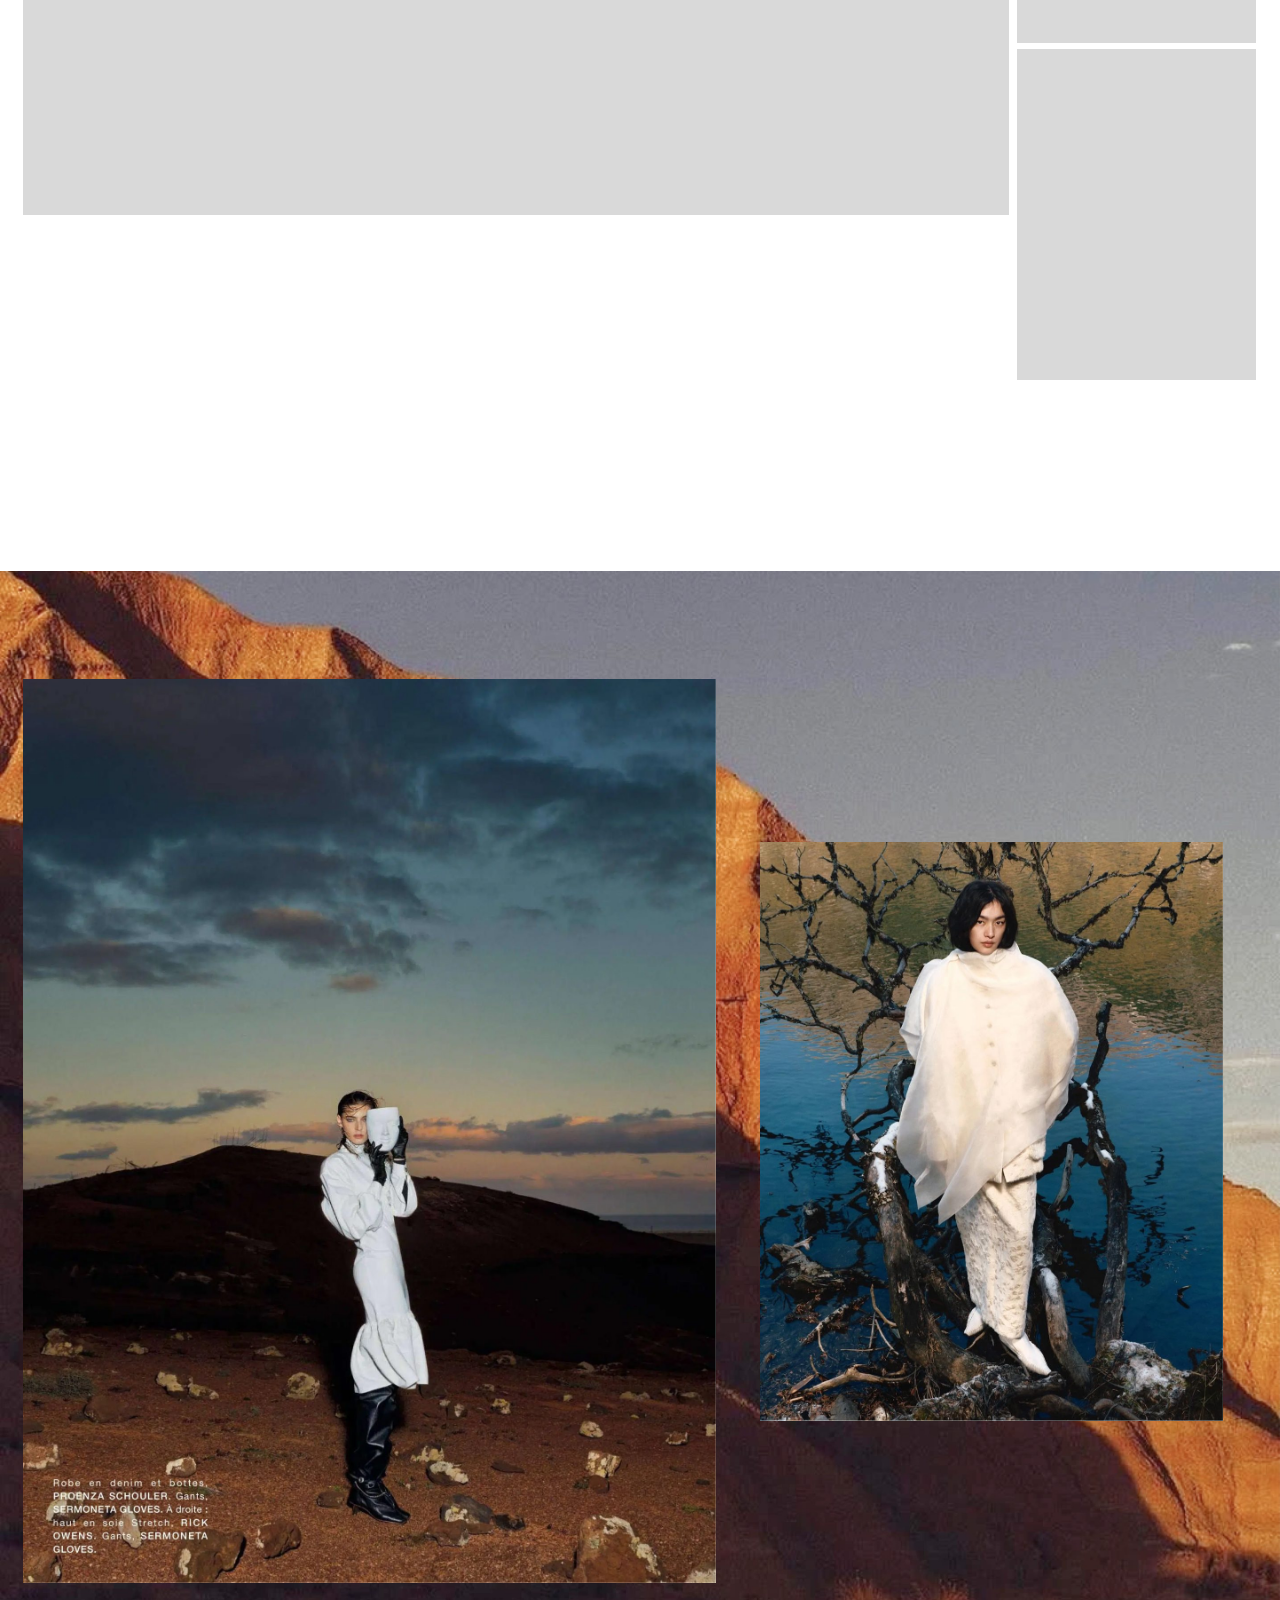
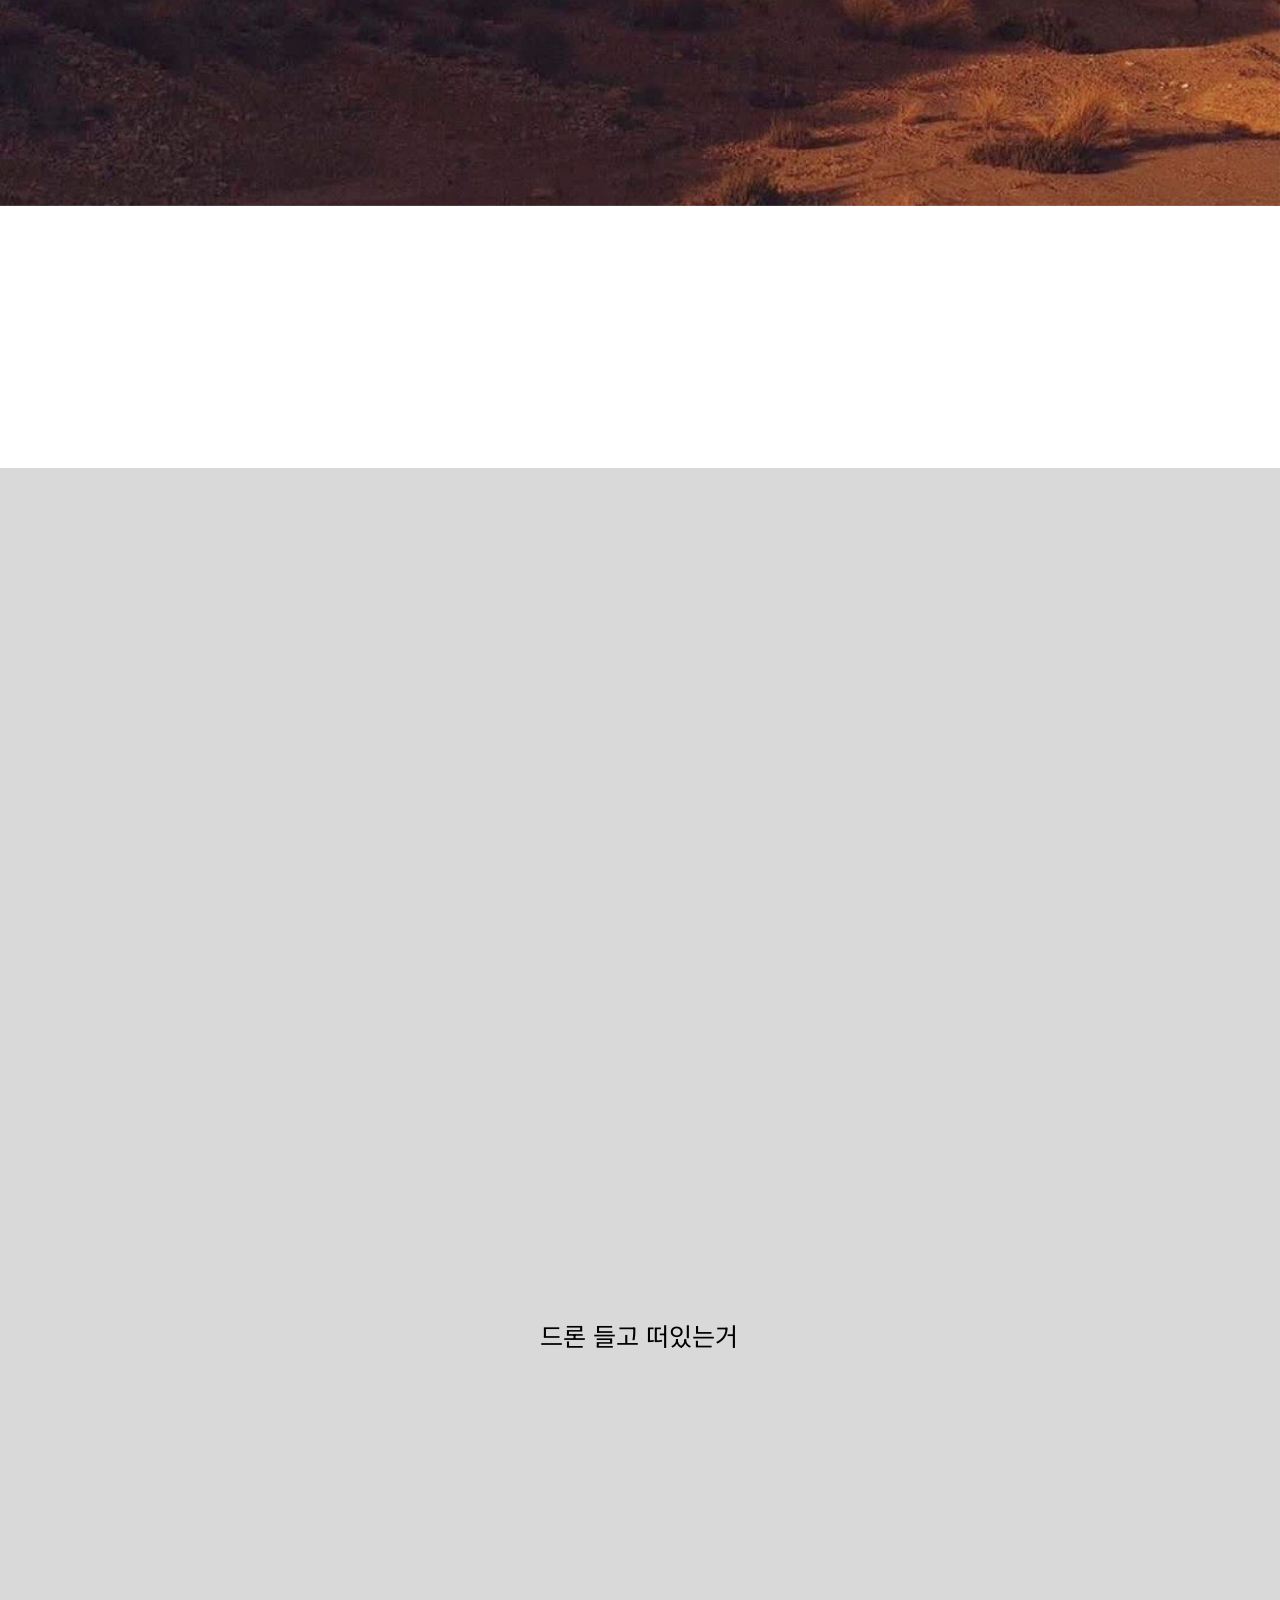
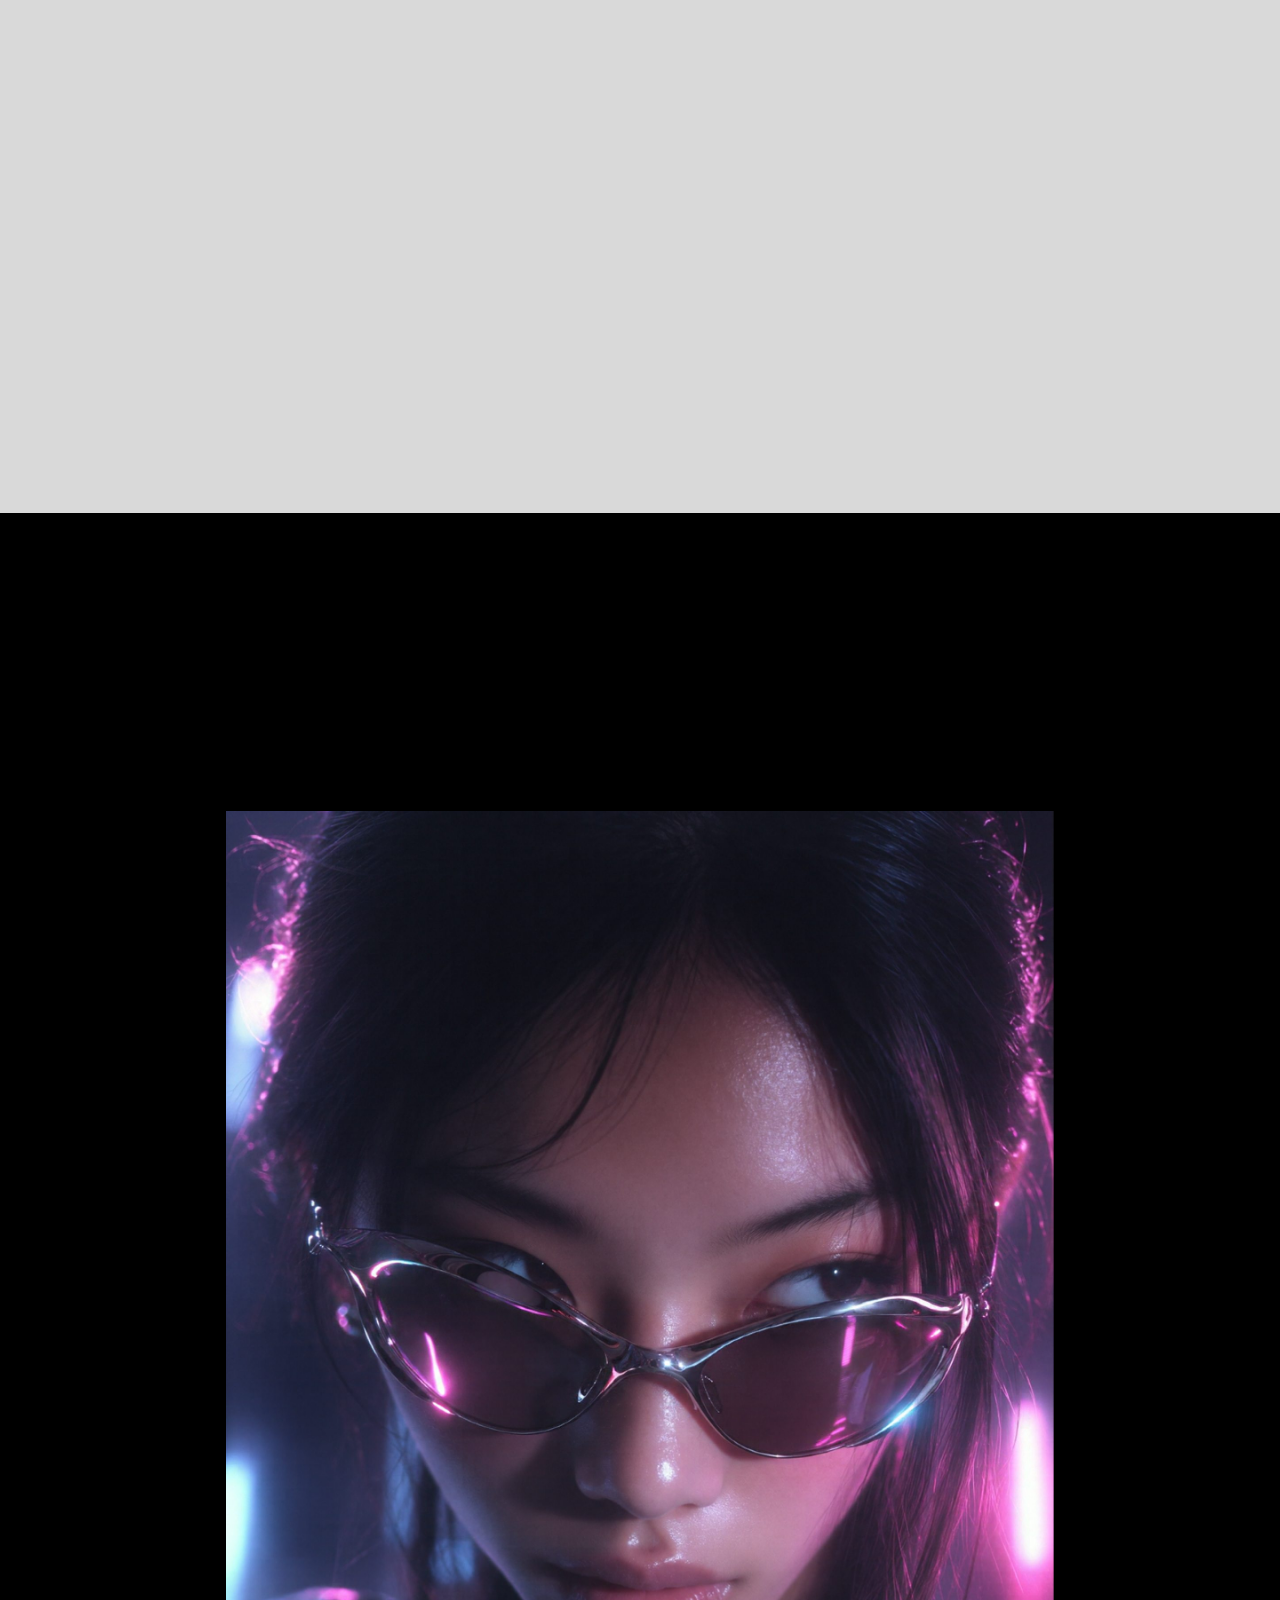
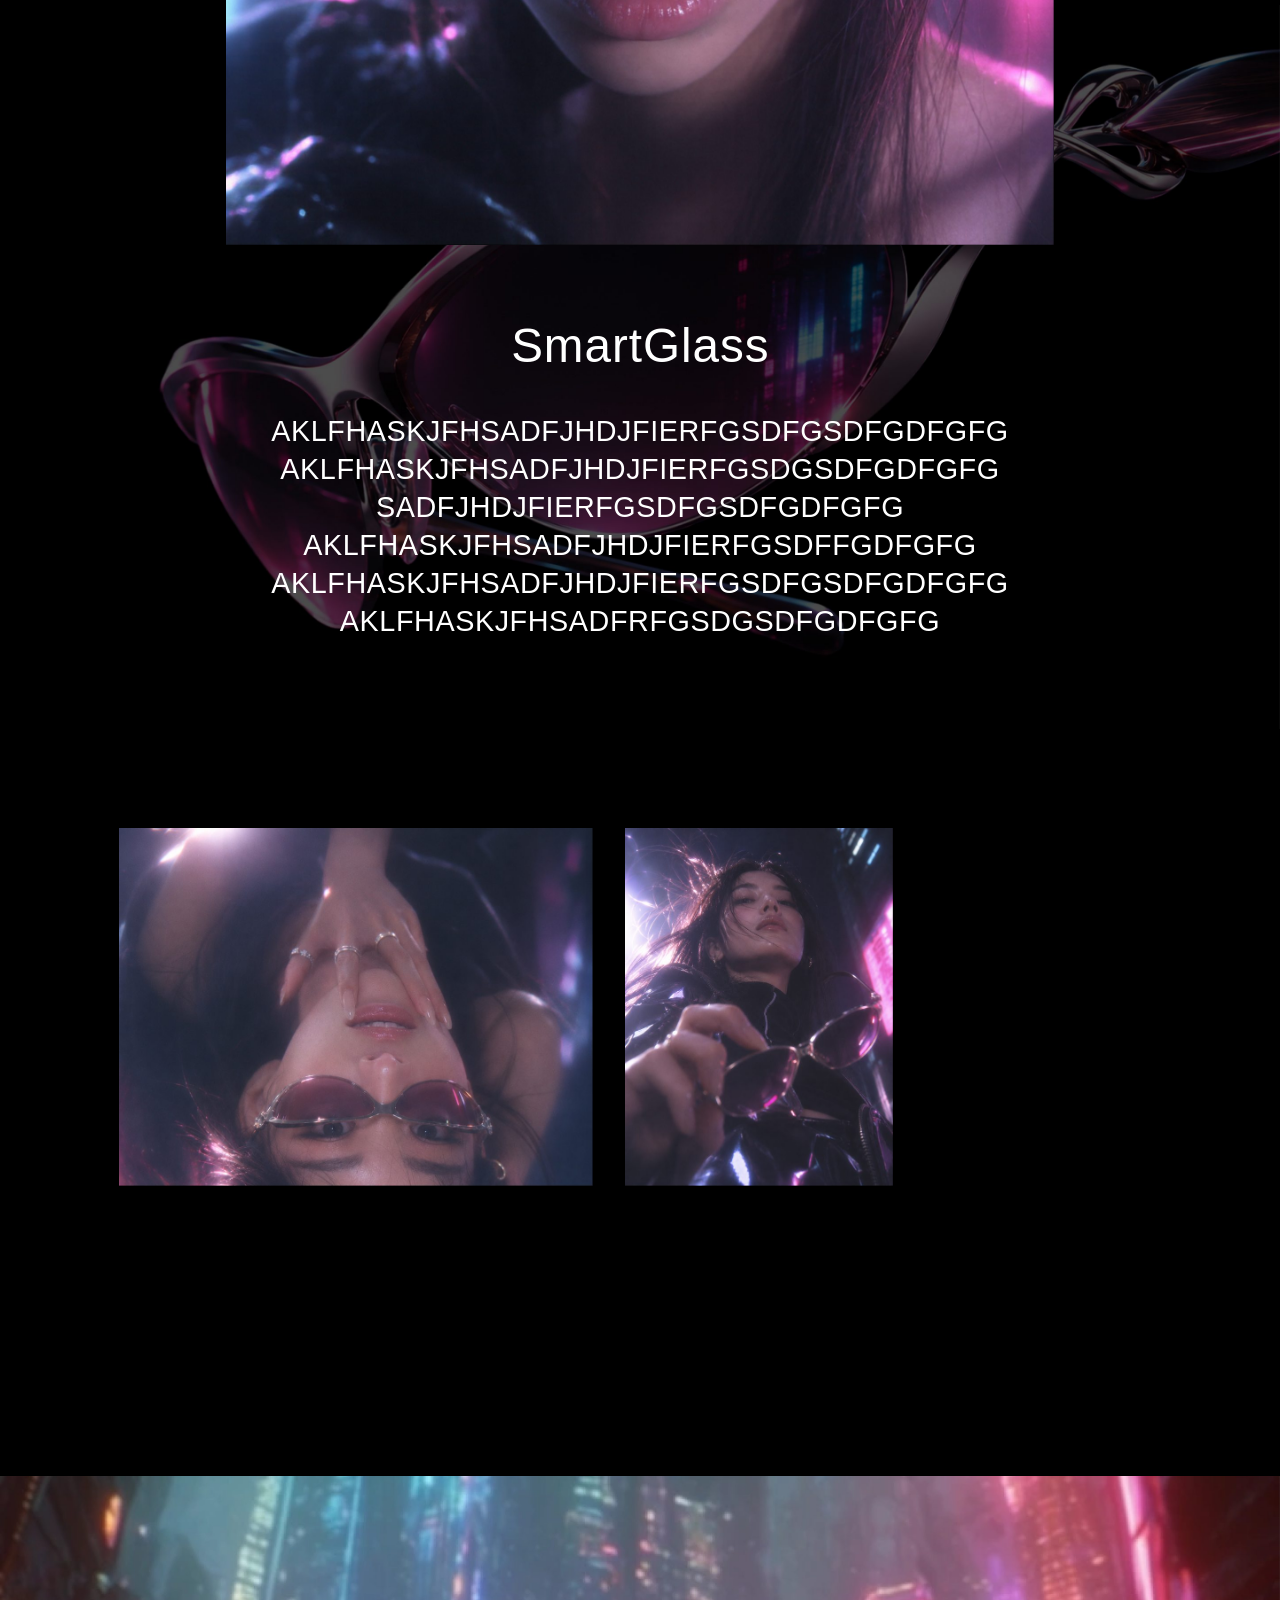
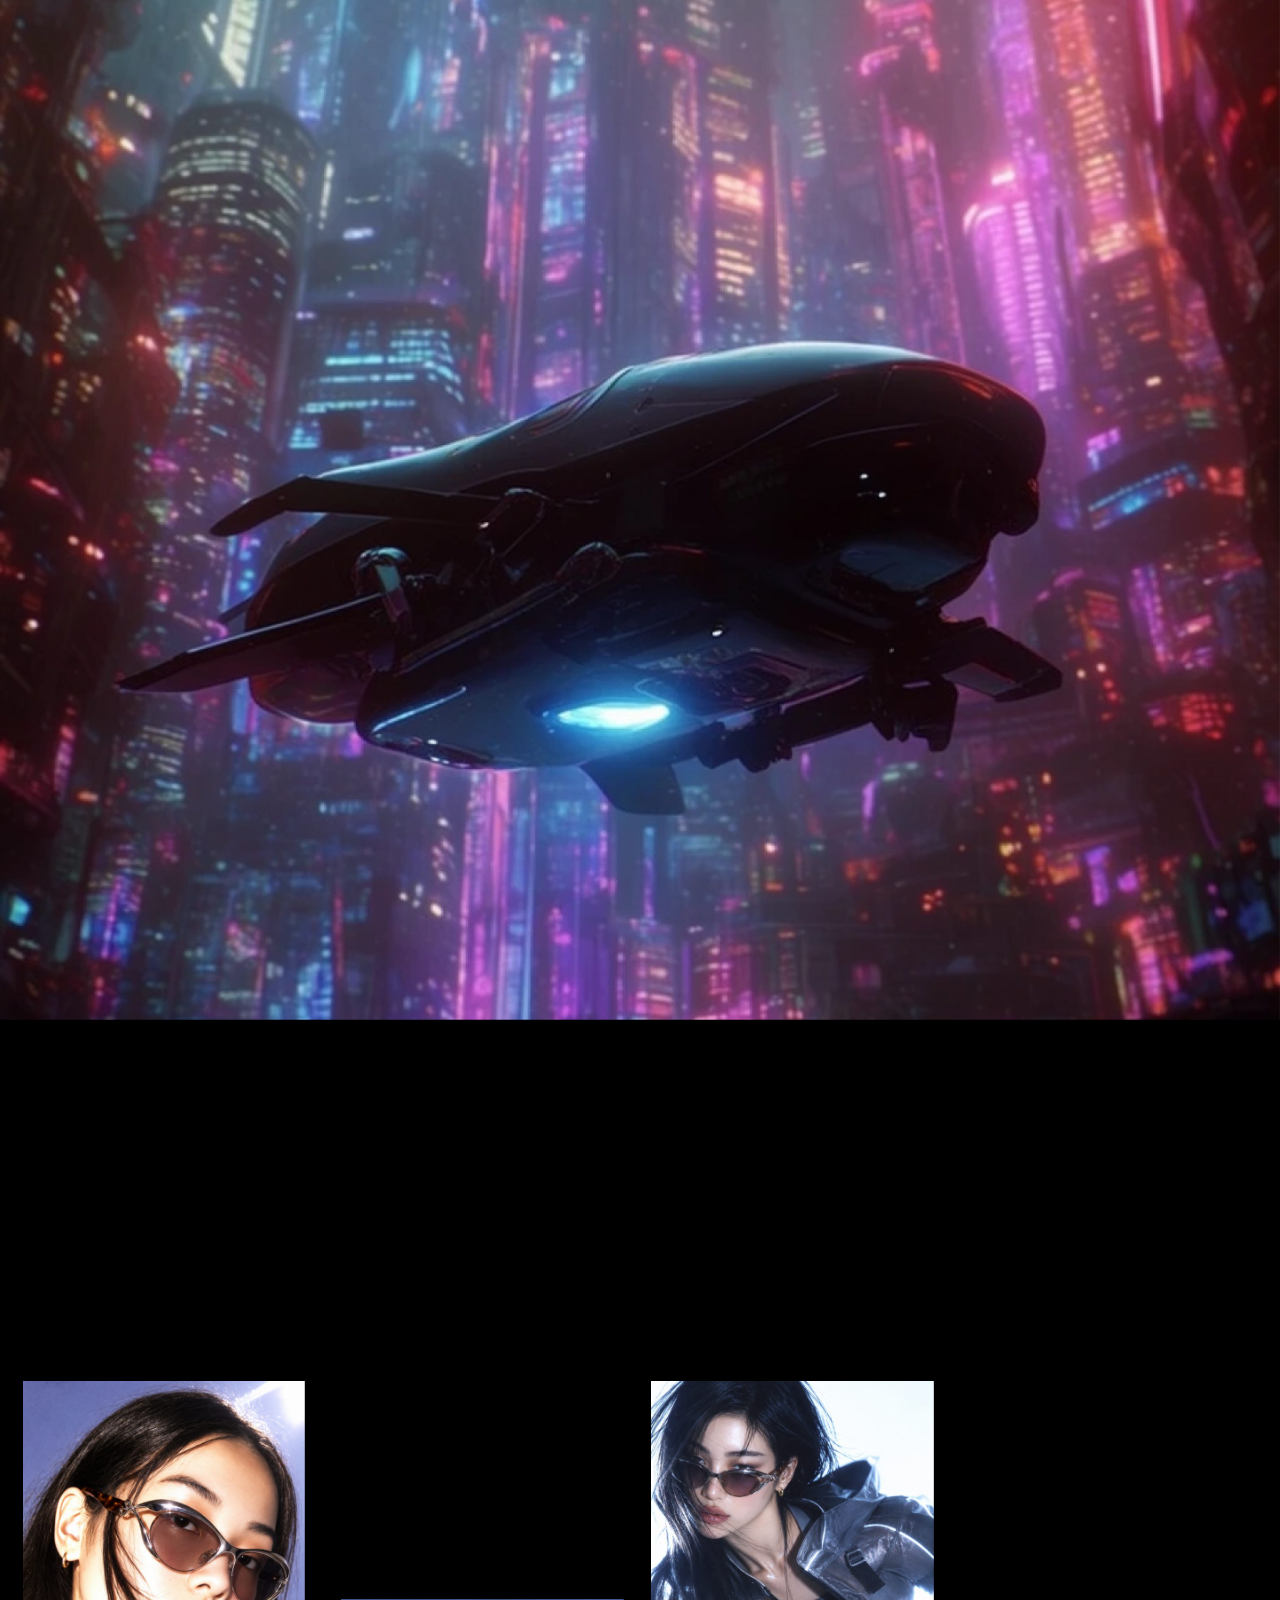
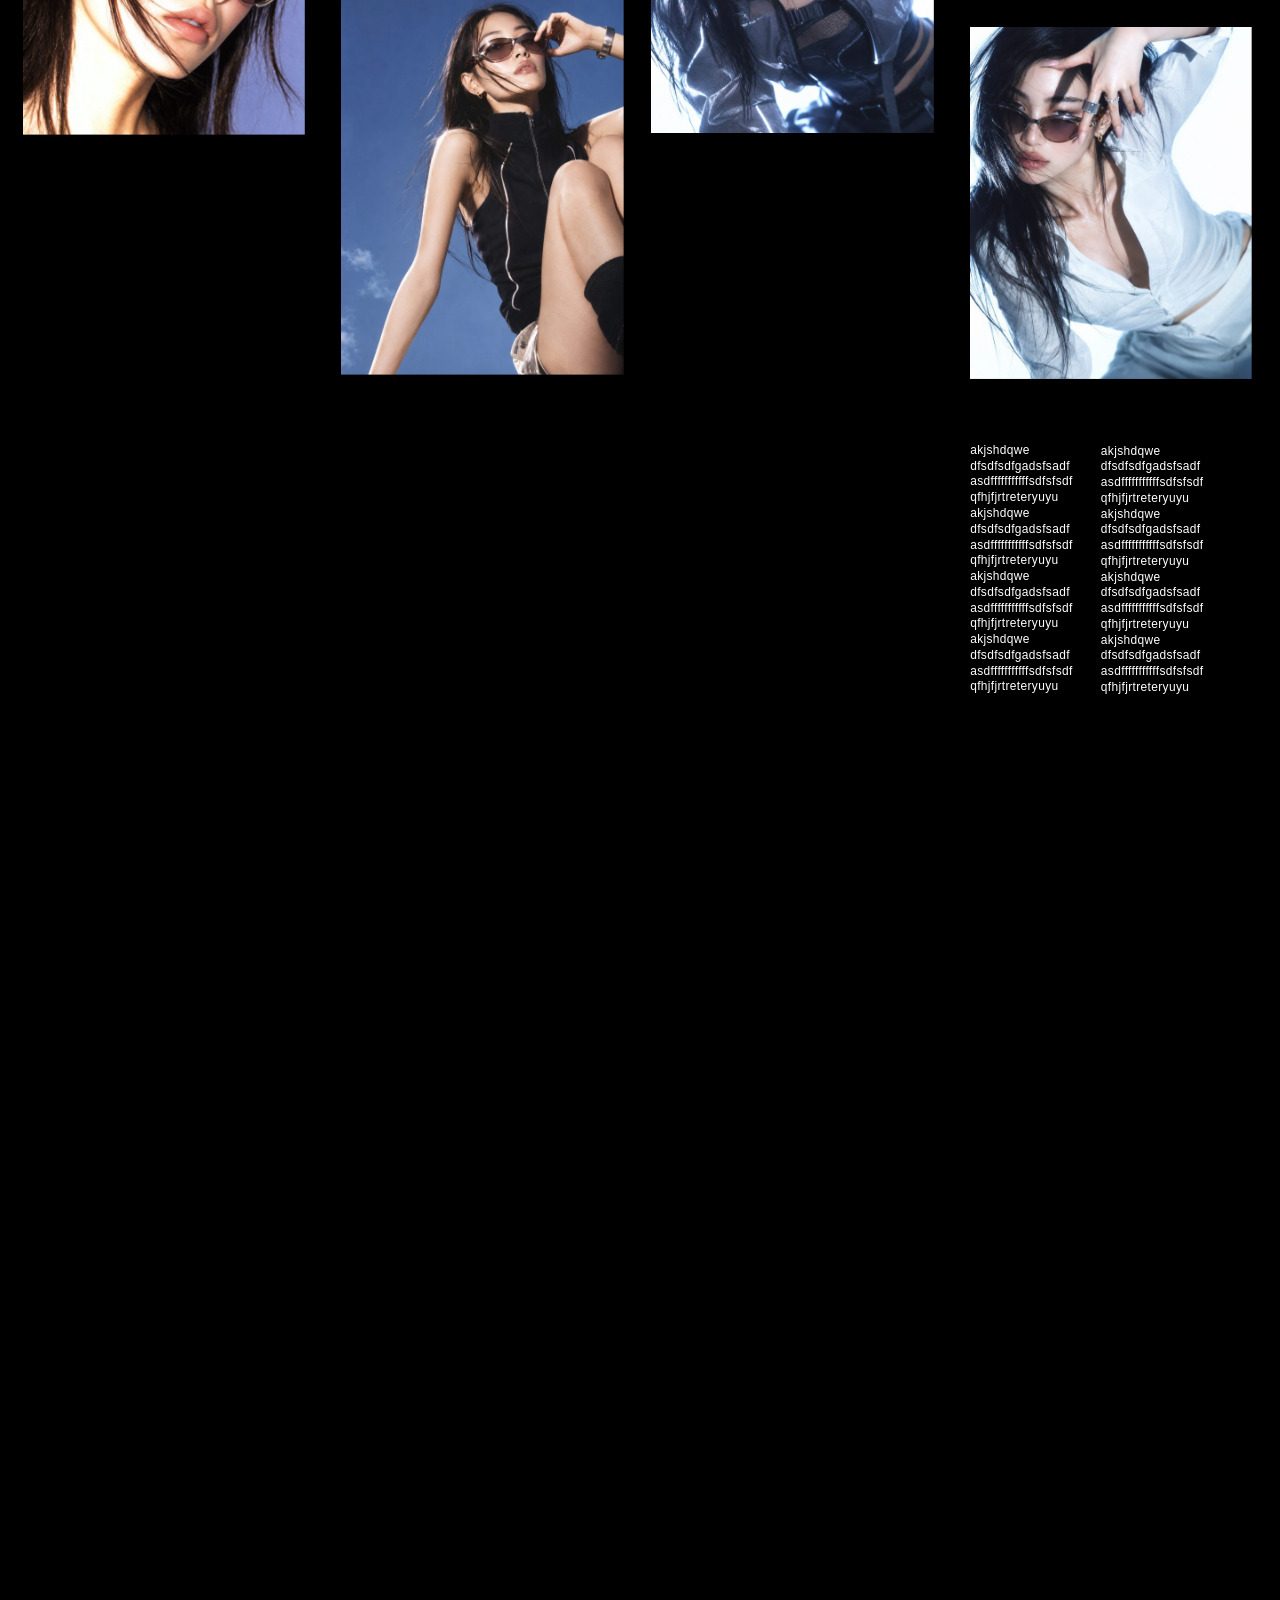
==== commit 7b435745: "Add photo lightbox with info panel Co-Authored-By: Claude Opus 5.5 <noreply@anthropic.com> Claude-Se" ====
--- a/smartglass/index.html
+++ b/smartglass/index.html
@@ -45,7 +45,7 @@
 
 <!-- ============ 챕터 1 (흰 바탕) ============ -->
 <section class="sec chapter1" id="chapter1" style="--h:53777">
-  <img class="a box reveal" style="--x:0;--y:26135;--w:11261;--h:10866" src="img/c1-desert-bg.jpg" alt="사막 풍경" loading="lazy">
+  <img class="a box reveal" style="--x:0;--y:26135;--w:11261;--h:10866" data-title="Red Canyon" data-layer="image 128" data-desc="붉은 협곡과 사막 하늘. 챕터1 뒷부분을 받치는 배경 사진." src="img/c1-desert-bg.jpg" alt="사막 풍경" loading="lazy">
 
 
   <p class="a t num" style="--x:2386;--y:2742">01.</p>
@@ -55,10 +55,10 @@
 dfsdfsdfg</p>
   <p class="a t num" style="--x:4572;--y:2742">02.</p>
 
-  <img class="a box reveal" style="--x:6759;--y:1160;--w:4303;--h:5397" src="img/c1-portrait.jpg" alt="사막에서 선글라스를 쓴 인물" loading="lazy">
-  <img class="a box reveal" style="--x:4572;--y:3046;--w:1870;--h:2346" src="img/c1-thumb-02.jpg" alt="" loading="lazy">
-  <img class="a box reveal" style="--x:2386;--y:3046;--w:1878;--h:2346" src="img/c1-thumb-01.jpg" alt="" loading="lazy">
-  <img class="a box reveal" style="--x:0;--y:8886;--w:11261;--h:5484" src="img/c1-closeup.jpg" alt="선글라스를 쓴 인물 클로즈업" loading="lazy">
+  <img class="a box reveal" style="--x:6759;--y:1160;--w:4303;--h:5397" data-title="Sand Veil" data-layer="image 95" data-desc="사암 바위 앞, 올리브색 재킷에 투명한 브라운 렌즈 선글라스." src="img/c1-portrait.jpg" alt="사막에서 선글라스를 쓴 인물" loading="lazy">
+  <img class="a box reveal" style="--x:4572;--y:3046;--w:1870;--h:2346" data-title="Dune Frame" data-layer="image 114" data-desc="사막 바위 위에 놓인 투명 프레임 안경." src="img/c1-thumb-02.jpg" alt="" loading="lazy">
+  <img class="a box reveal" style="--x:2386;--y:3046;--w:1878;--h:2346" data-title="Amber Lens" data-layer="image 115" data-desc="호박색 빛 속에 떠 있는 브라운 렌즈 선글라스." src="img/c1-thumb-01.jpg" alt="" loading="lazy">
+  <img class="a box reveal" style="--x:0;--y:8886;--w:11261;--h:5484" data-title="Close Light" data-layer="image 124" data-desc="바람에 날리는 머리카락과 투명 브라운 렌즈 클로즈업." src="img/c1-closeup.jpg" alt="선글라스를 쓴 인물 클로즈업" loading="lazy">
 
   <div class="a box ph" style="--x:200;--y:17003;--w:8675;--h:6001"></div>
   <div class="a box ph" style="--x:8945;--y:18581;--w:2106;--h:2909"></div>
@@ -66,8 +66,8 @@
   <p class="a t ko" style="--x:3833;--y:20004;--fs:176.6">안경과 자연</p>
   <p class="a t ko" style="--x:9810;--y:20036;--fs:176.6"> 자연</p>
 
-  <img class="a box reveal" style="--x:200;--y:27092;--w:6096;--h:7948" src="img/c1-glass-tall.jpg" alt="" loading="lazy">
-  <img class="a box reveal" style="--x:6689;--y:28521;--w:4073;--h:5092" src="img/c1-glass-side.jpg" alt="" loading="lazy">
+  <img class="a box reveal" style="--x:200;--y:27092;--w:6096;--h:7948" data-title="White Coat" data-layer="image 144" data-desc="해 질 녘 붉은 들판, 흰 코트와 검은 부츠를 입은 모델." src="img/c1-glass-tall.jpg" alt="" loading="lazy">
+  <img class="a box reveal" style="--x:6689;--y:28521;--w:4073;--h:5092" data-title="Dead Tree" data-layer="image 148" data-desc="물가의 마른 나무 사이, 흰 퍼 코트를 입은 모델." src="img/c1-glass-side.jpg" alt="" loading="lazy">
 
   <div class="a box ph" style="--x:0;--y:39304;--w:11261;--h:14473"></div>
   <p class="a t ko" style="--x:4755;--y:46825;--fs:221.1">드론 들고 떠있는거</p>
@@ -78,24 +78,24 @@
 
 <!-- ============ 챕터 2 (검은 바탕) ============ -->
 <section class="sec chapter2" id="chapter2" style="--h:53777">
-  <img class="a box" style="--x:191;--y:9610;--w:11070;--h:6373" src="img/c2-city-bg.jpg" alt="" loading="lazy">
+  <img class="a box" style="--x:191;--y:9610;--w:11070;--h:6373" data-title="City Haze" data-layer="image 123" data-desc="네온 도시를 30% 투명도로 깐 챕터2 배경." src="img/c2-city-bg.jpg" alt="" loading="lazy">
 
 
   <h2 class="a t" style="--x:4497;--y:12334;--fs:419.2;--ls:.02em">SmartGlass</h2>
-  <img class="a box reveal" style="--x:1992;--y:2625;--w:7278;--h:9095" src="img/c2-portrait.jpg" alt="네온 도시 속 선글라스를 쓴 인물" loading="lazy">
-  <img class="a box reveal" style="--x:1049;--y:16853;--w:4165;--h:3149" src="img/c2-thumb-01.jpg" alt="" loading="lazy">
-  <img class="a box reveal" style="--x:5496;--y:16853;--w:2362;--h:3149" src="img/c2-thumb-02.jpg" alt="" loading="lazy">
+  <img class="a box reveal" style="--x:1992;--y:2625;--w:7278;--h:9095" data-title="Neon Gaze" data-layer="image 122" data-desc="보랏빛 네온 아래, 크롬 프레임 고글형 선글라스." src="img/c2-portrait.jpg" alt="네온 도시 속 선글라스를 쓴 인물" loading="lazy">
+  <img class="a box reveal" style="--x:1049;--y:16853;--w:4165;--h:3149" data-title="Upside" data-layer="image 117" data-desc="거꾸로 누운 인물과 크롬 선글라스." src="img/c2-thumb-01.jpg" alt="" loading="lazy">
+  <img class="a box reveal" style="--x:5496;--y:16853;--w:2362;--h:3149" data-title="Chrome Night" data-layer="image 118" data-desc="밤 조명 아래 선글라스를 고쳐 쓰는 손." src="img/c2-thumb-02.jpg" alt="" loading="lazy">
   <p class="a t big center" style="--x:2386;--y:13198;--w:6489">aklfhaskjfhsadfjhdjfierfgsdfgsdfgdfgfg
 aklfhaskjfhsadfjhdjfierfgsdgsdfgdfgfg
 sadfjhdjfierfgsdfgsdfgdfgfg
 aklfhaskjfhsadfjhdjfierfgsdffgdfgfg
 aklfhaskjfhsadfjhdjfierfgsdfgsdfgdfgfg
 aklfhaskjfhsadfrfgsdgsdfgdfgfg</p>
-  <img class="a box reveal" style="--x:0;--y:22550;--w:11261;--h:10068" src="img/c2-flyer.jpg" alt="네온 도시 위를 나는 비행체" loading="lazy">
-  <img class="a box reveal" style="--x:3004;--y:37710;--w:2482;--h:3309" src="img/c2-look-02.jpg" alt="" loading="lazy">
-  <img class="a box reveal" style="--x:200;--y:35791;--w:2482;--h:3114" src="img/c2-look-01.jpg" alt="" loading="lazy">
-  <img class="a box reveal" style="--x:5730;--y:35791;--w:2483;--h:3102" src="img/c2-look-03.jpg" alt="" loading="lazy">
-  <img class="a box reveal" style="--x:8535;--y:37954;--w:2482;--h:3101" src="img/c2-look-04.jpg" alt="" loading="lazy">
+  <img class="a box reveal" style="--x:0;--y:22550;--w:11261;--h:10068" data-title="Night Flyer" data-layer="image 42" data-desc="네온 빌딩 사이를 나는 비행체." src="img/c2-flyer.jpg" alt="네온 도시 위를 나는 비행체" loading="lazy">
+  <img class="a box reveal" style="--x:3004;--y:37710;--w:2482;--h:3309" data-title="Look 02" data-layer="image 116" data-desc="푸른 하늘 아래 검은 탑을 입고 앉은 모델." src="img/c2-look-02.jpg" alt="" loading="lazy">
+  <img class="a box reveal" style="--x:200;--y:35791;--w:2482;--h:3114" data-title="Look 01" data-layer="create_a_striking_high-fashion…" data-desc="흰 배경, 갈색 렌즈 선글라스를 쓴 인물." src="img/c2-look-01.jpg" alt="" loading="lazy">
+  <img class="a box reveal" style="--x:5730;--y:35791;--w:2483;--h:3102" data-title="Look 03" data-layer="image 148" data-desc="메탈릭 재킷과 선글라스를 쓴 모델." src="img/c2-look-03.jpg" alt="" loading="lazy">
+  <img class="a box reveal" style="--x:8535;--y:37954;--w:2482;--h:3101" data-title="Look 04" data-layer="image 149" data-desc="흰 셔츠, 선글라스에 손을 댄 포즈." src="img/c2-look-04.jpg" alt="" loading="lazy">
   <p class="a t small" style="--x:8535;--y:41477">
 akjshdqwe
 dfsdfsdfgadsfsadf
@@ -155,6 +155,23 @@
   </div>
 </div>
 
+<!-- ============ 사진 크게 보기: 사진을 누르면 열려요 ============
+  사진 정보는 각 img의 data-title(제목), data-desc(설명), data-layer(피그마 레이어 이름)에서 가져와요. -->
+<div class="lightbox" hidden role="dialog" aria-modal="true" aria-label="사진 크게 보기">
+  <div class="lb-stage"><img class="lb-img" alt=""></div>
+  <aside class="lb-info">
+    <p class="lb-no"></p>
+    <h3 class="lb-title"></h3>
+    <p class="lb-desc"></p>
+    <dl class="lb-props"></dl>
+    <div class="lb-nav">
+      <button type="button" class="lb-prev" aria-label="이전 사진">←</button>
+      <button type="button" class="lb-next" aria-label="다음 사진">→</button>
+      <button type="button" class="lb-close" aria-label="닫기">닫기 ✕</button>
+    </div>
+  </aside>
+</div>
+
 <script src="js/vendor/gsap.min.js"></script>
 <script src="js/vendor/Flip.min.js"></script>
 <script src="js/main.js"></script>
--- a/smartglass/css/style.css
+++ b/smartglass/css/style.css
@@ -103,6 +103,41 @@
 .gsize button.active{background:var(--fg);color:var(--bg)}
 @media (hover:hover) and (pointer:fine){.gdock button:not(.active):hover{opacity:.7}}
 
+/* 사진 크게 보기 */
+section img[data-title],.gitem img{cursor:zoom-in}
+.lightbox{position:fixed;inset:0;z-index:30;display:grid;grid-template-columns:minmax(0,1fr) 340px;
+  --bg:rgba(255,255,255,.96);--fg:var(--black);--mute:#6e6e6e;--line:rgba(0,0,0,.12);
+  background:transparent;color:var(--fg);transition:background-color .45s ease}
+.lightbox[data-theme="dark"]{--bg:rgba(0,0,0,.94);--fg:var(--white);--mute:#9a9a9a;--line:rgba(255,255,255,.16)}
+.lightbox.on{background:var(--bg)}
+.lb-stage{display:grid;place-items:center;padding:96px 40px 48px;min-height:0;cursor:zoom-out}
+.lb-img{max-width:100%;max-height:calc(100vh - 144px);width:auto;height:auto;object-fit:contain;cursor:default;transition:opacity .18s}
+.lb-info{align-self:end;padding:0 40px 48px 0;display:flex;flex-direction:column;gap:14px;
+  opacity:0;transform:translateY(12px);transition:opacity .4s ease .25s, transform .5s cubic-bezier(.2,.7,.2,1) .25s}
+.lightbox.on .lb-info{opacity:1;transform:none}
+.lb-no{font-size:11px;letter-spacing:.08em;color:var(--mute);font-variant-numeric:tabular-nums}
+.lb-title{font-size:32px;font-weight:400;letter-spacing:.01em;line-height:1.1}
+.lb-desc{font-family:var(--ko);font-size:13px;line-height:1.6;color:var(--mute);max-width:32ch}
+.lb-props{display:grid;grid-template-columns:auto 1fr;gap:9px 18px;font-size:12px;border-top:1px solid var(--line);padding-top:14px;margin-top:4px}
+.lb-props dt{color:var(--mute);font-family:var(--ko)}
+.lb-props dd{display:flex;align-items:center;gap:4px;min-width:0;overflow-wrap:anywhere;font-variant-numeric:tabular-nums}
+.lb-props .sw{width:14px;height:14px;border-radius:2px;box-shadow:inset 0 0 0 1px var(--line)}
+.lb-props .hex{margin-left:6px;color:var(--mute)}
+.lb-nav{display:flex;gap:8px;margin-top:10px}
+.lb-nav button{background:none;color:inherit;border:1px solid var(--line);border-radius:999px;font:inherit;font-size:12px;height:34px;padding:0 14px;cursor:pointer;transition:background-color .2s}
+.lb-nav button:hover{background:var(--line)}
+.lb-nav button:focus-visible{outline:2px solid var(--fg);outline-offset:2px}
+.lb-close{margin-left:auto;font-family:var(--ko)!important}
+.lightbox[hidden]{display:none}
+html.lb-open{overflow:hidden}
+@media (max-width:800px){
+  .lightbox{grid-template-columns:1fr;grid-template-rows:minmax(0,1fr) auto;overflow-y:auto}
+  .lb-stage{padding:72px 16px 16px}
+  .lb-img{max-height:60vh}
+  .lb-info{padding:0 16px 32px;align-self:start}
+  .lb-title{font-size:26px}
+}
+
 /* 움직임 */
 .kenburns{animation:kenburns 24s ease-in-out infinite alternate;transform-origin:60% 55%}
 @keyframes kenburns{from{transform:scale(1)}to{transform:scale(1.08)}}
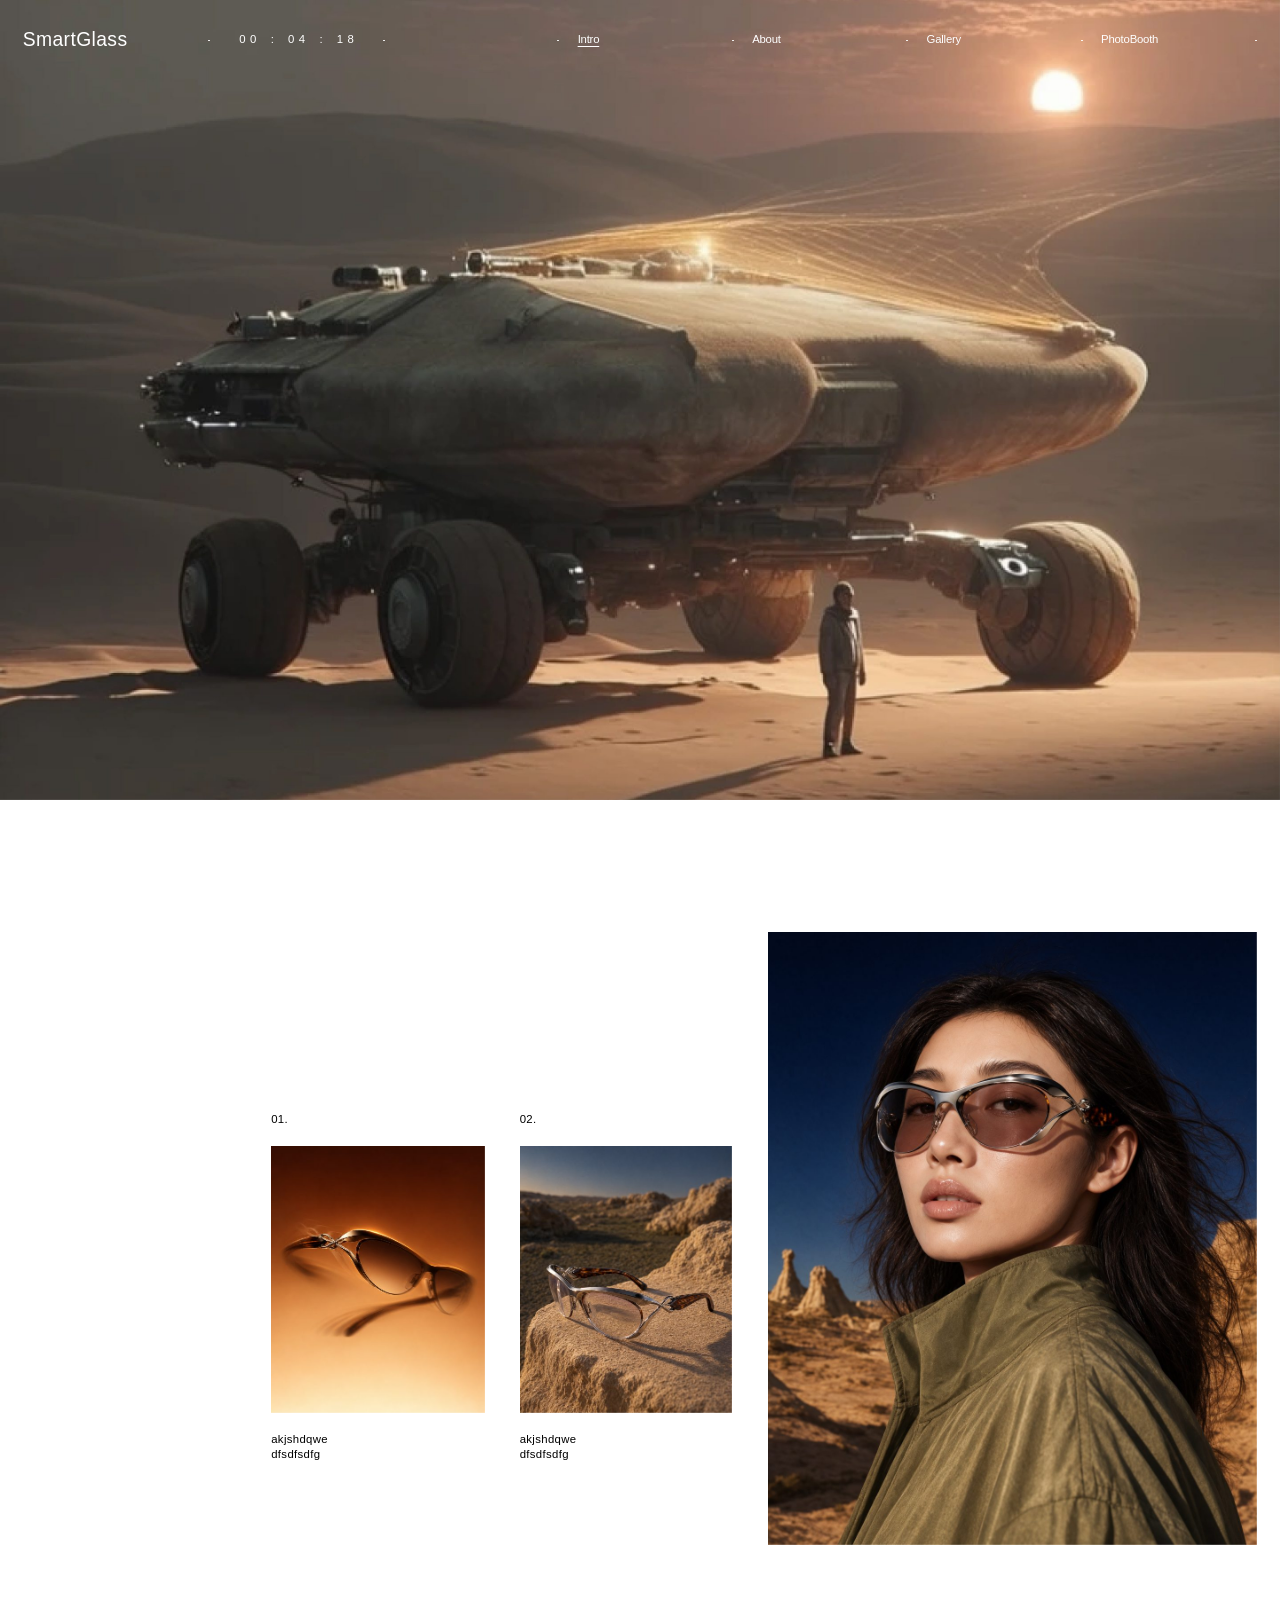
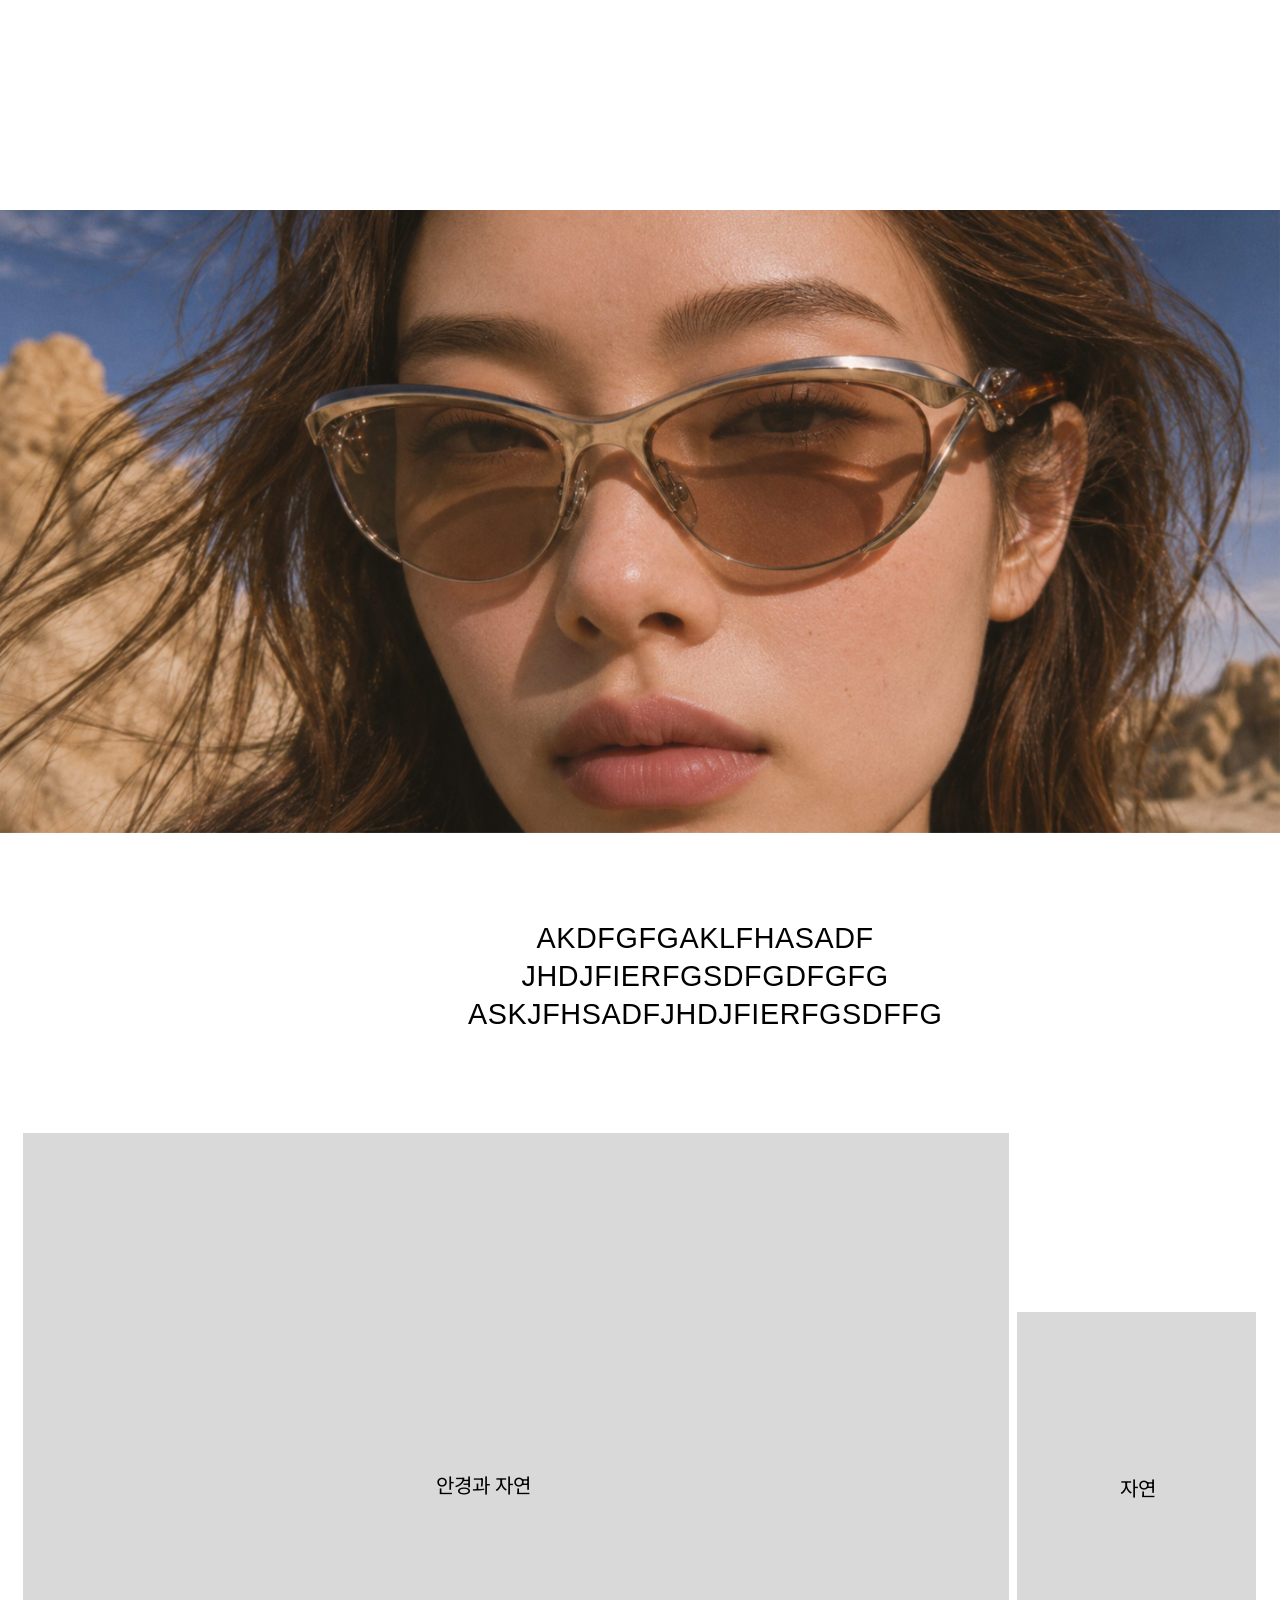
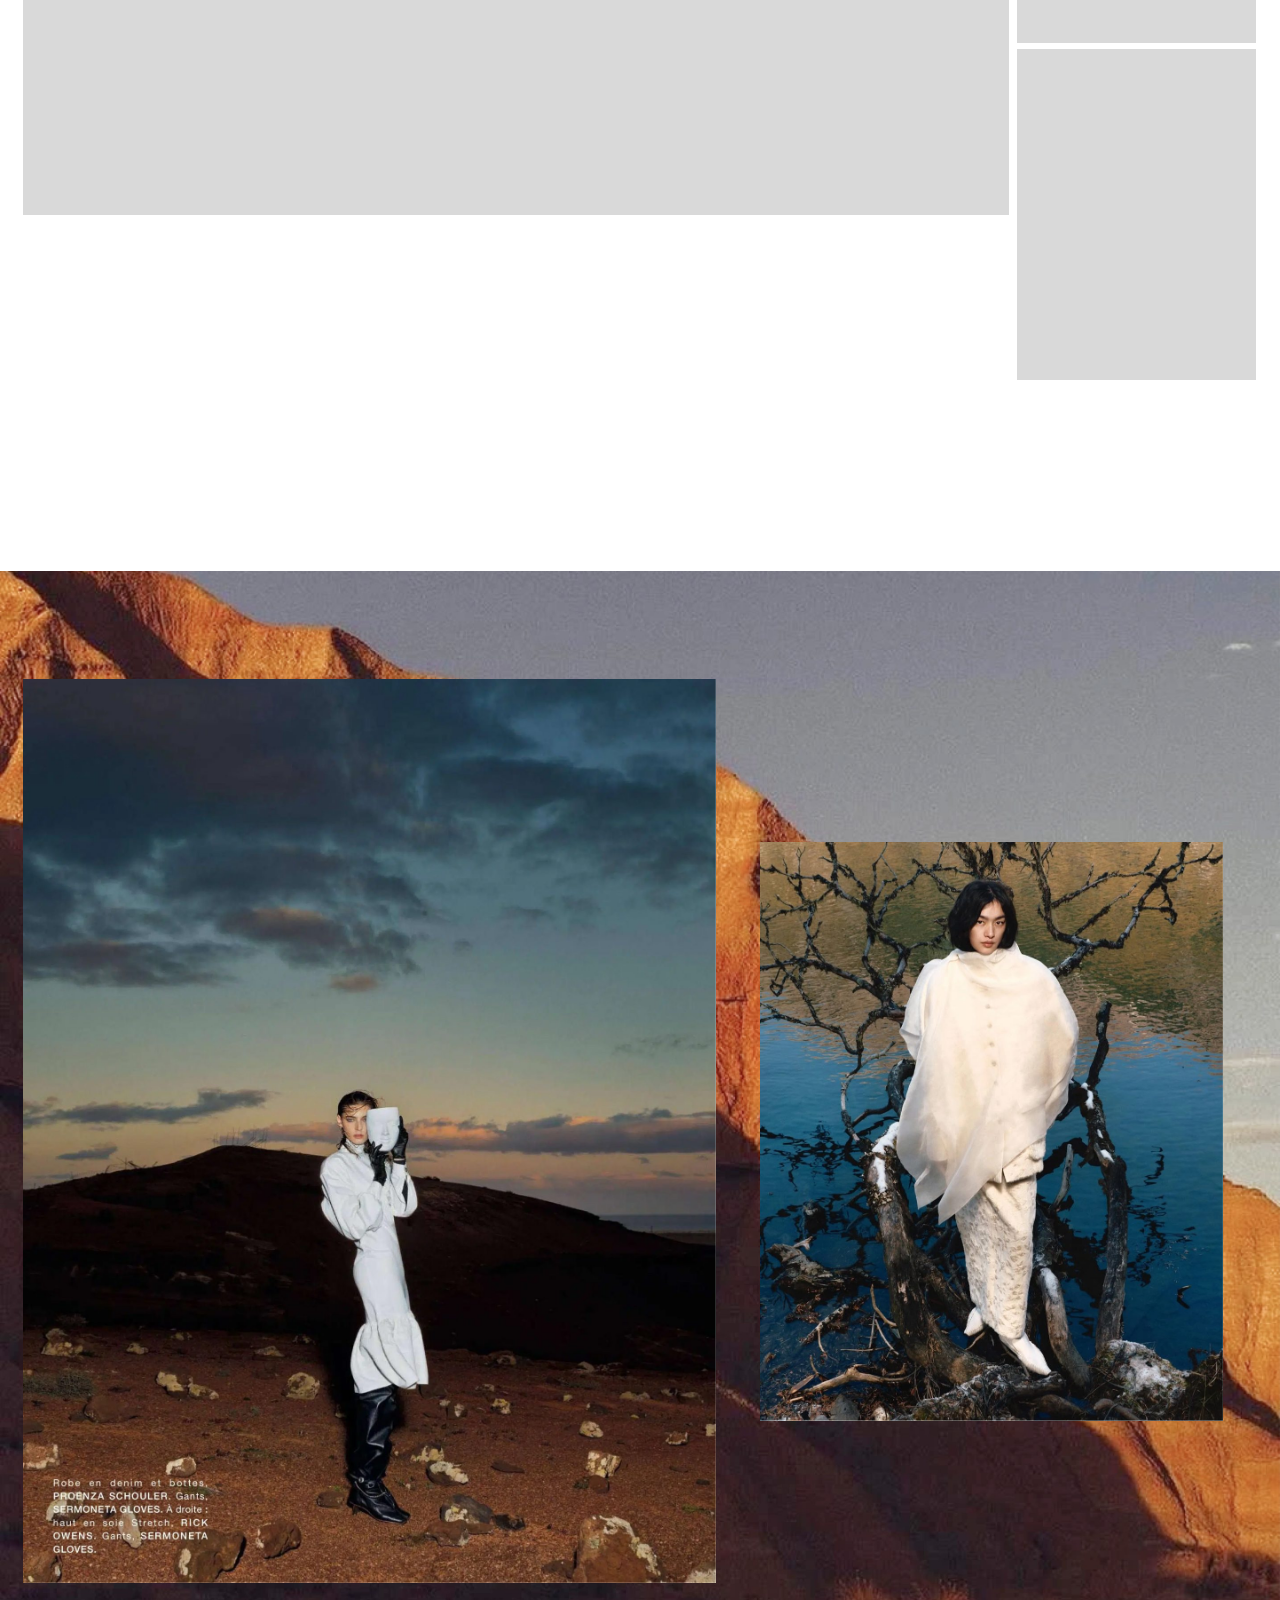
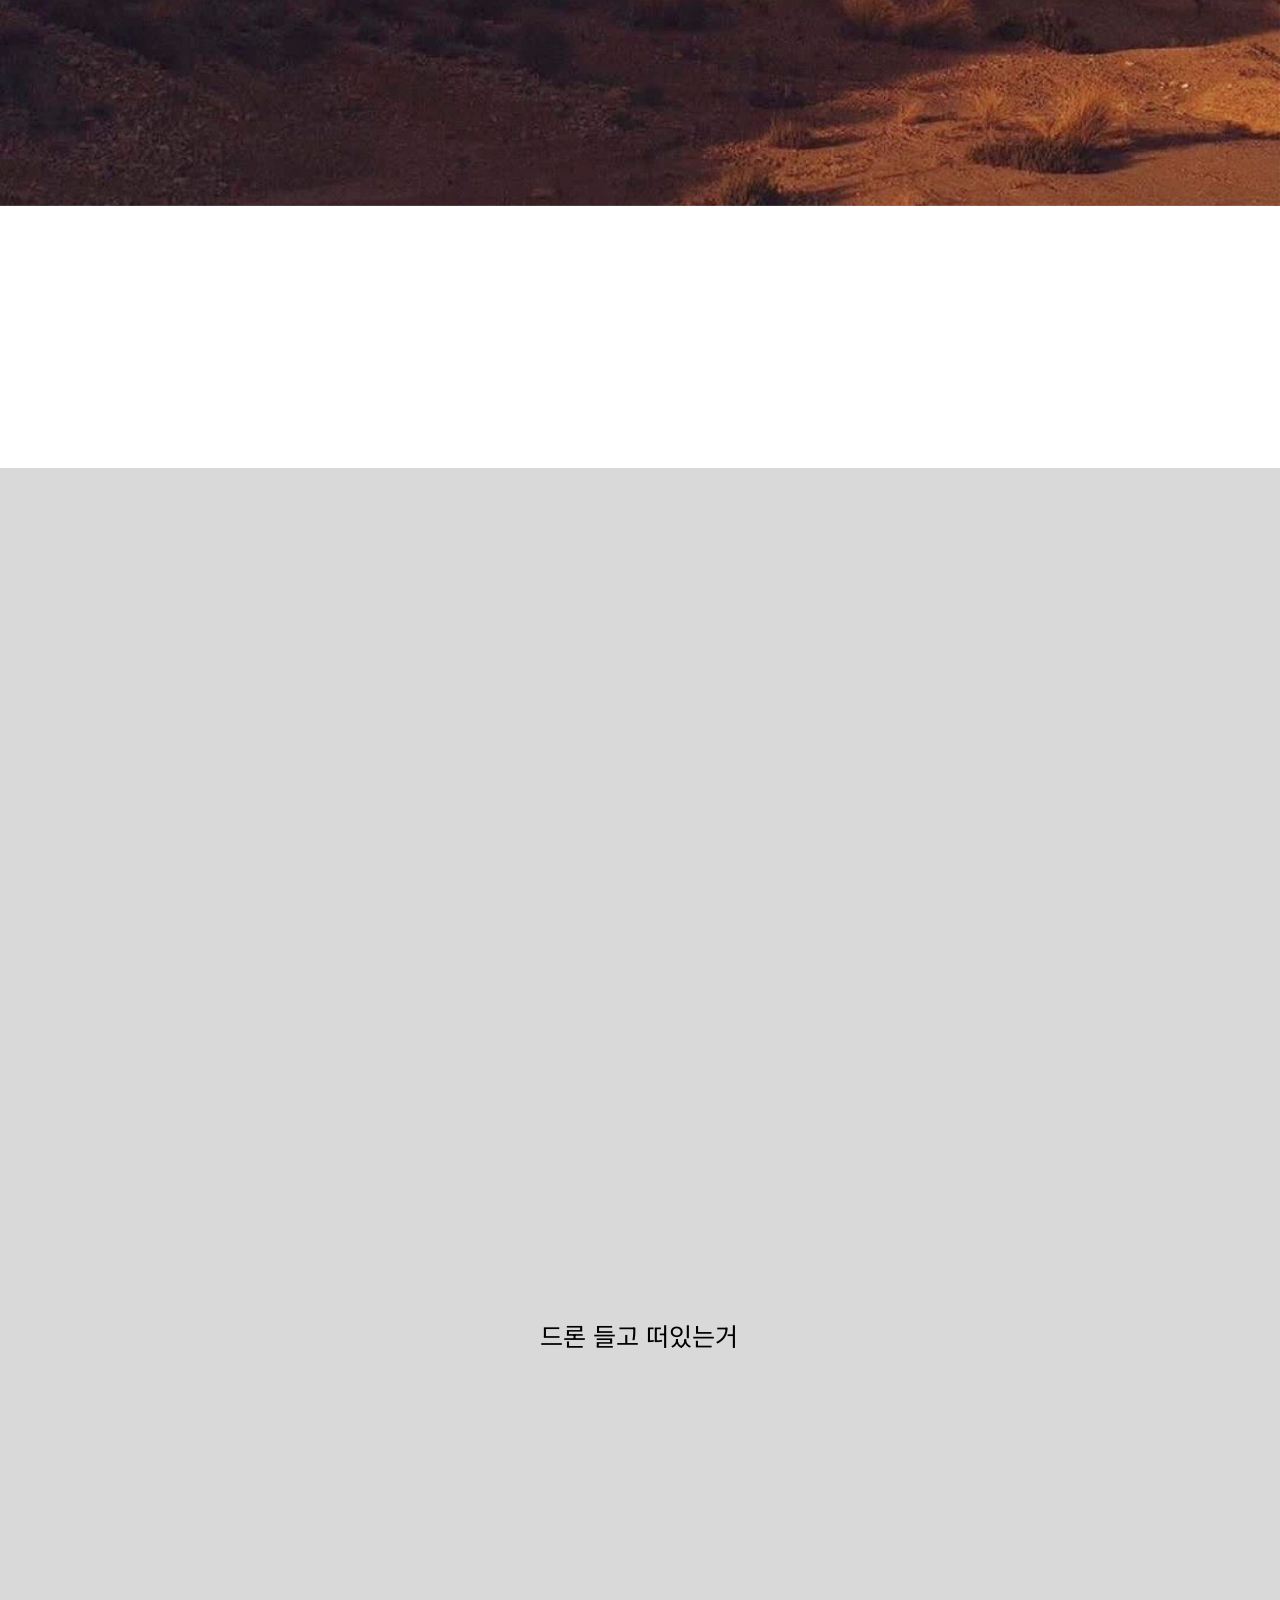
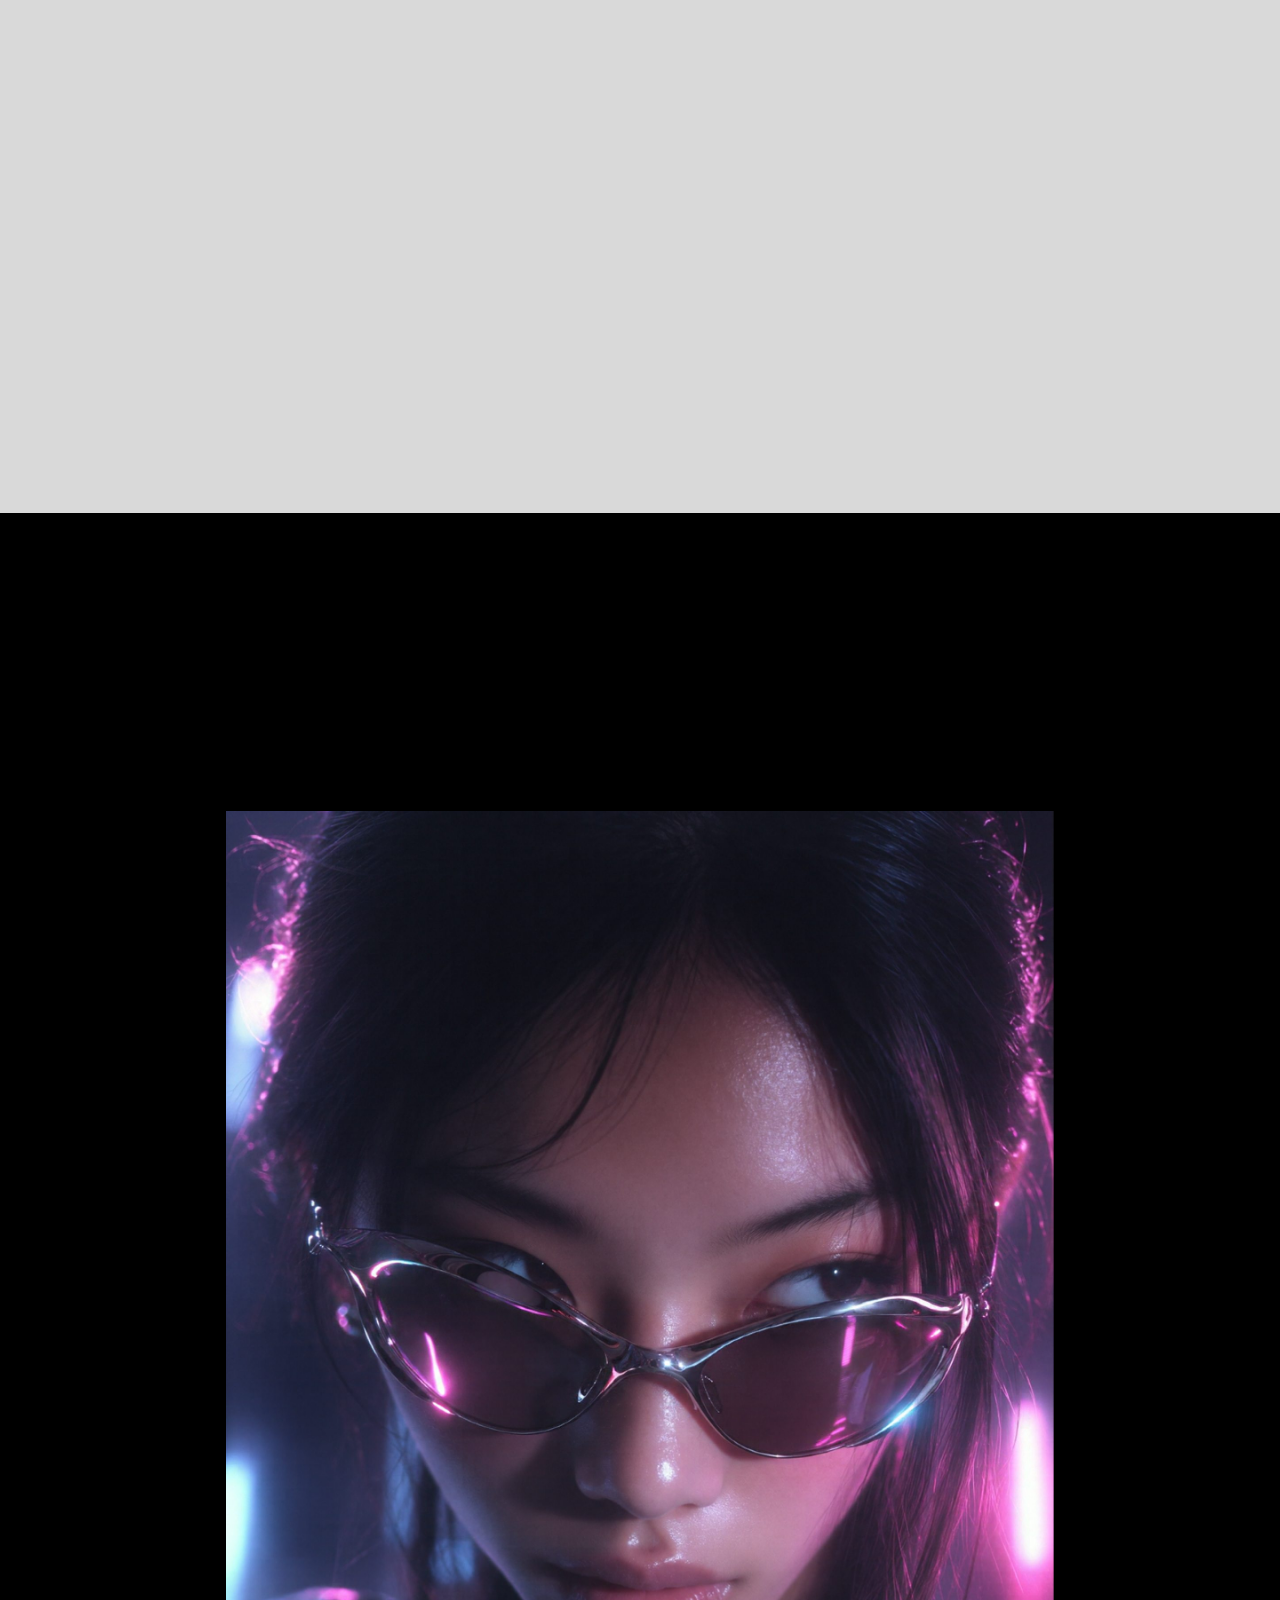
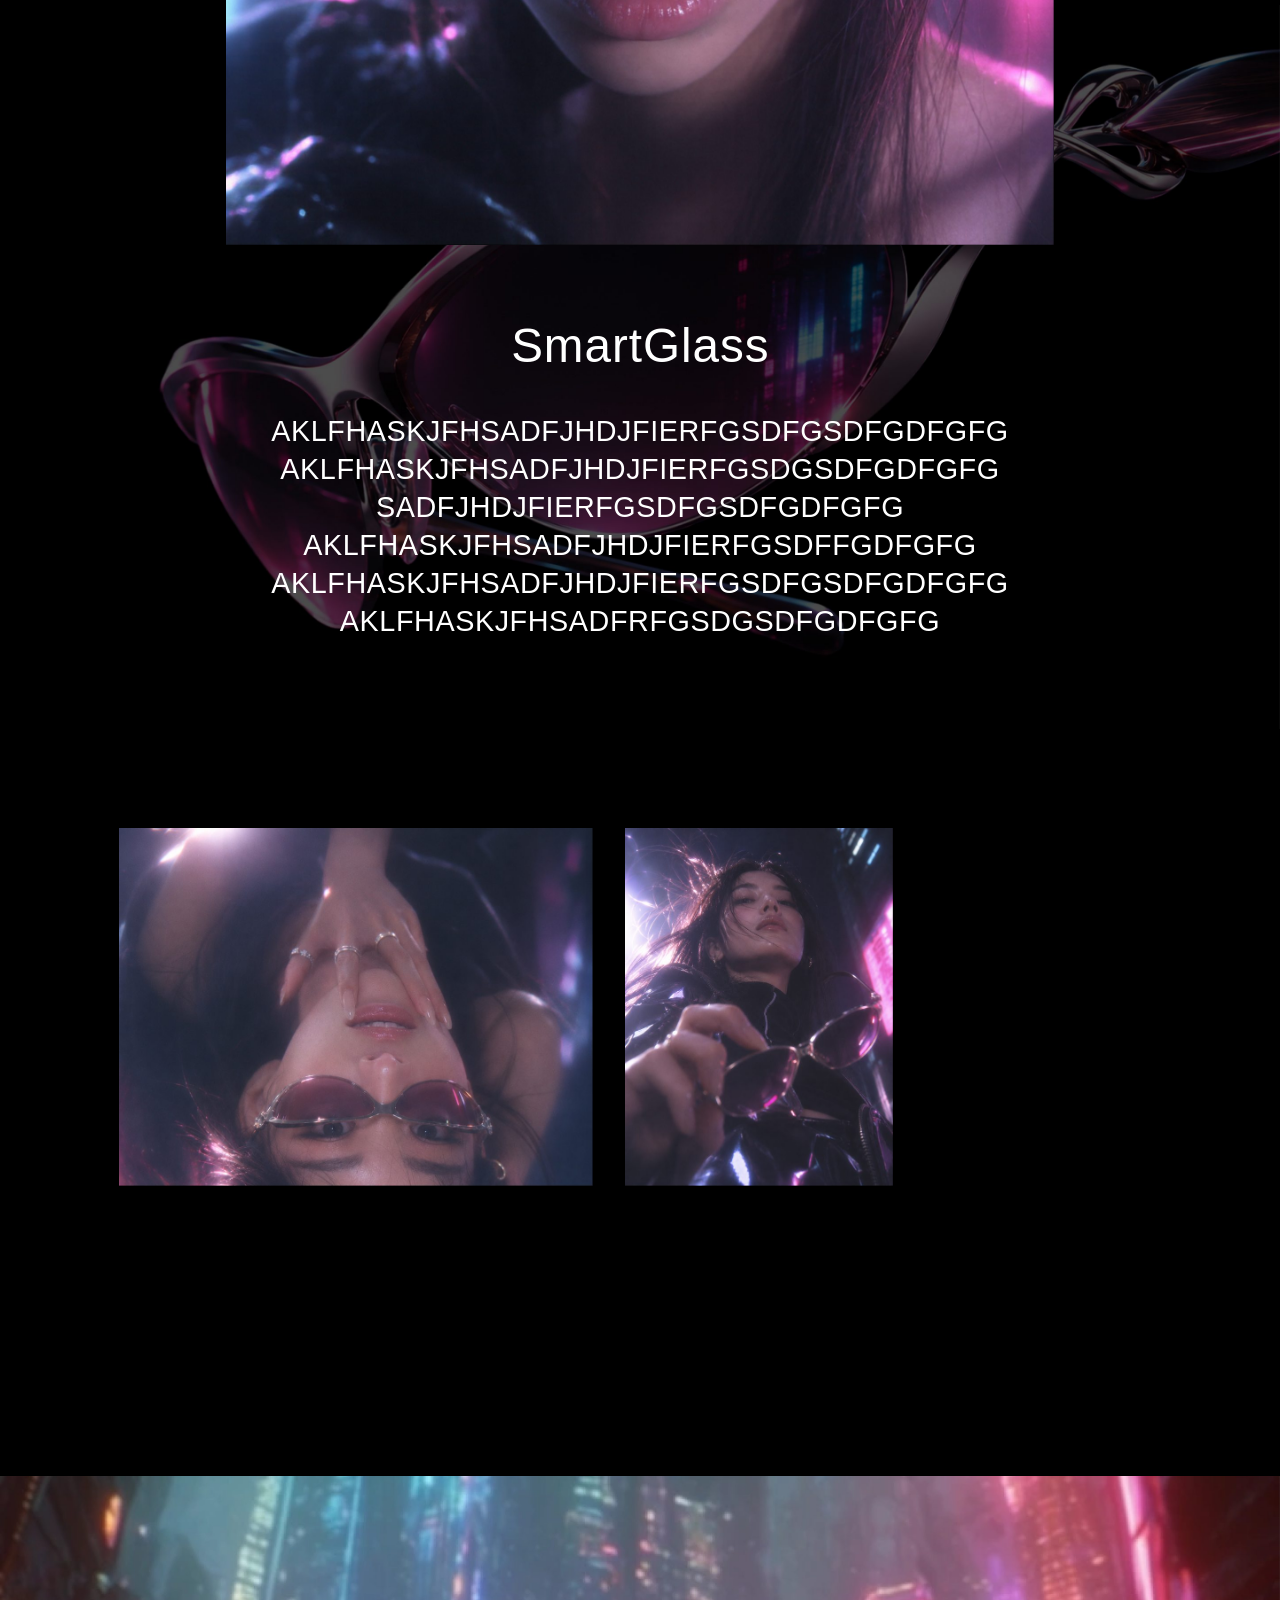
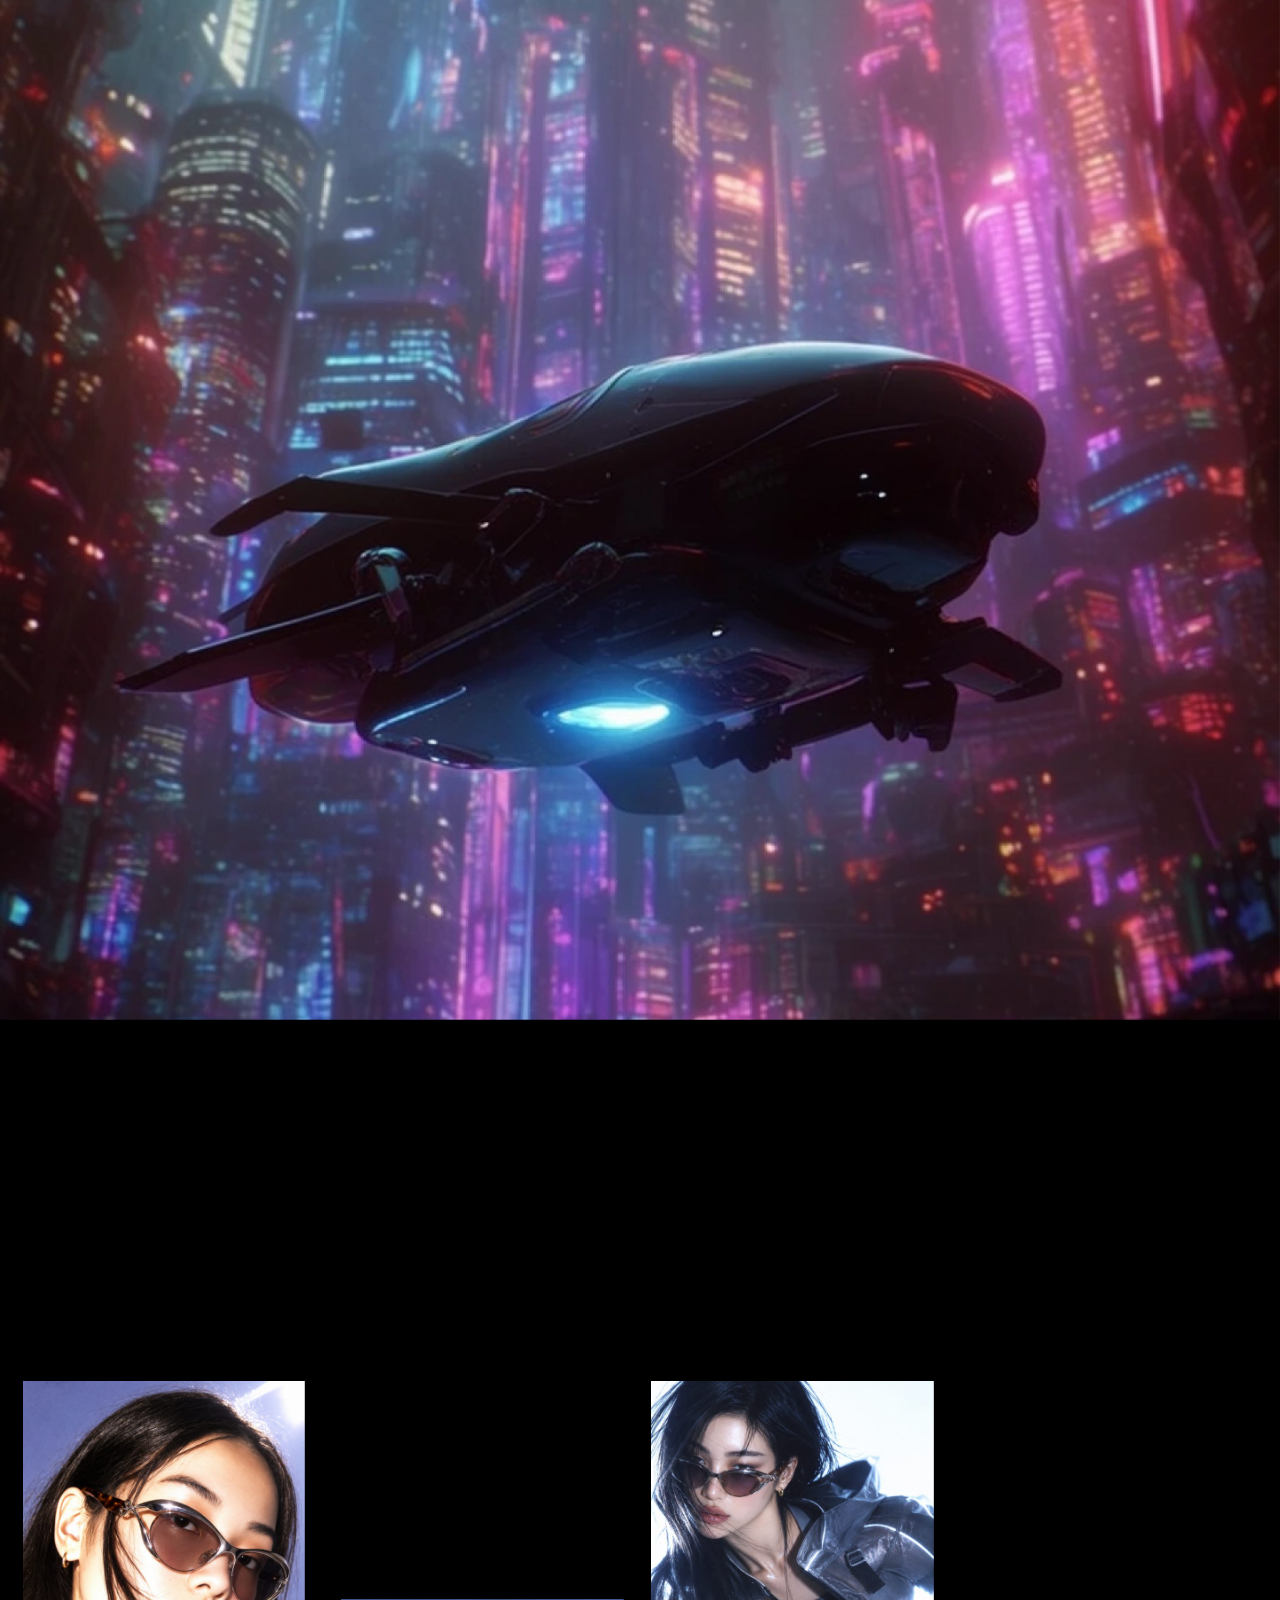
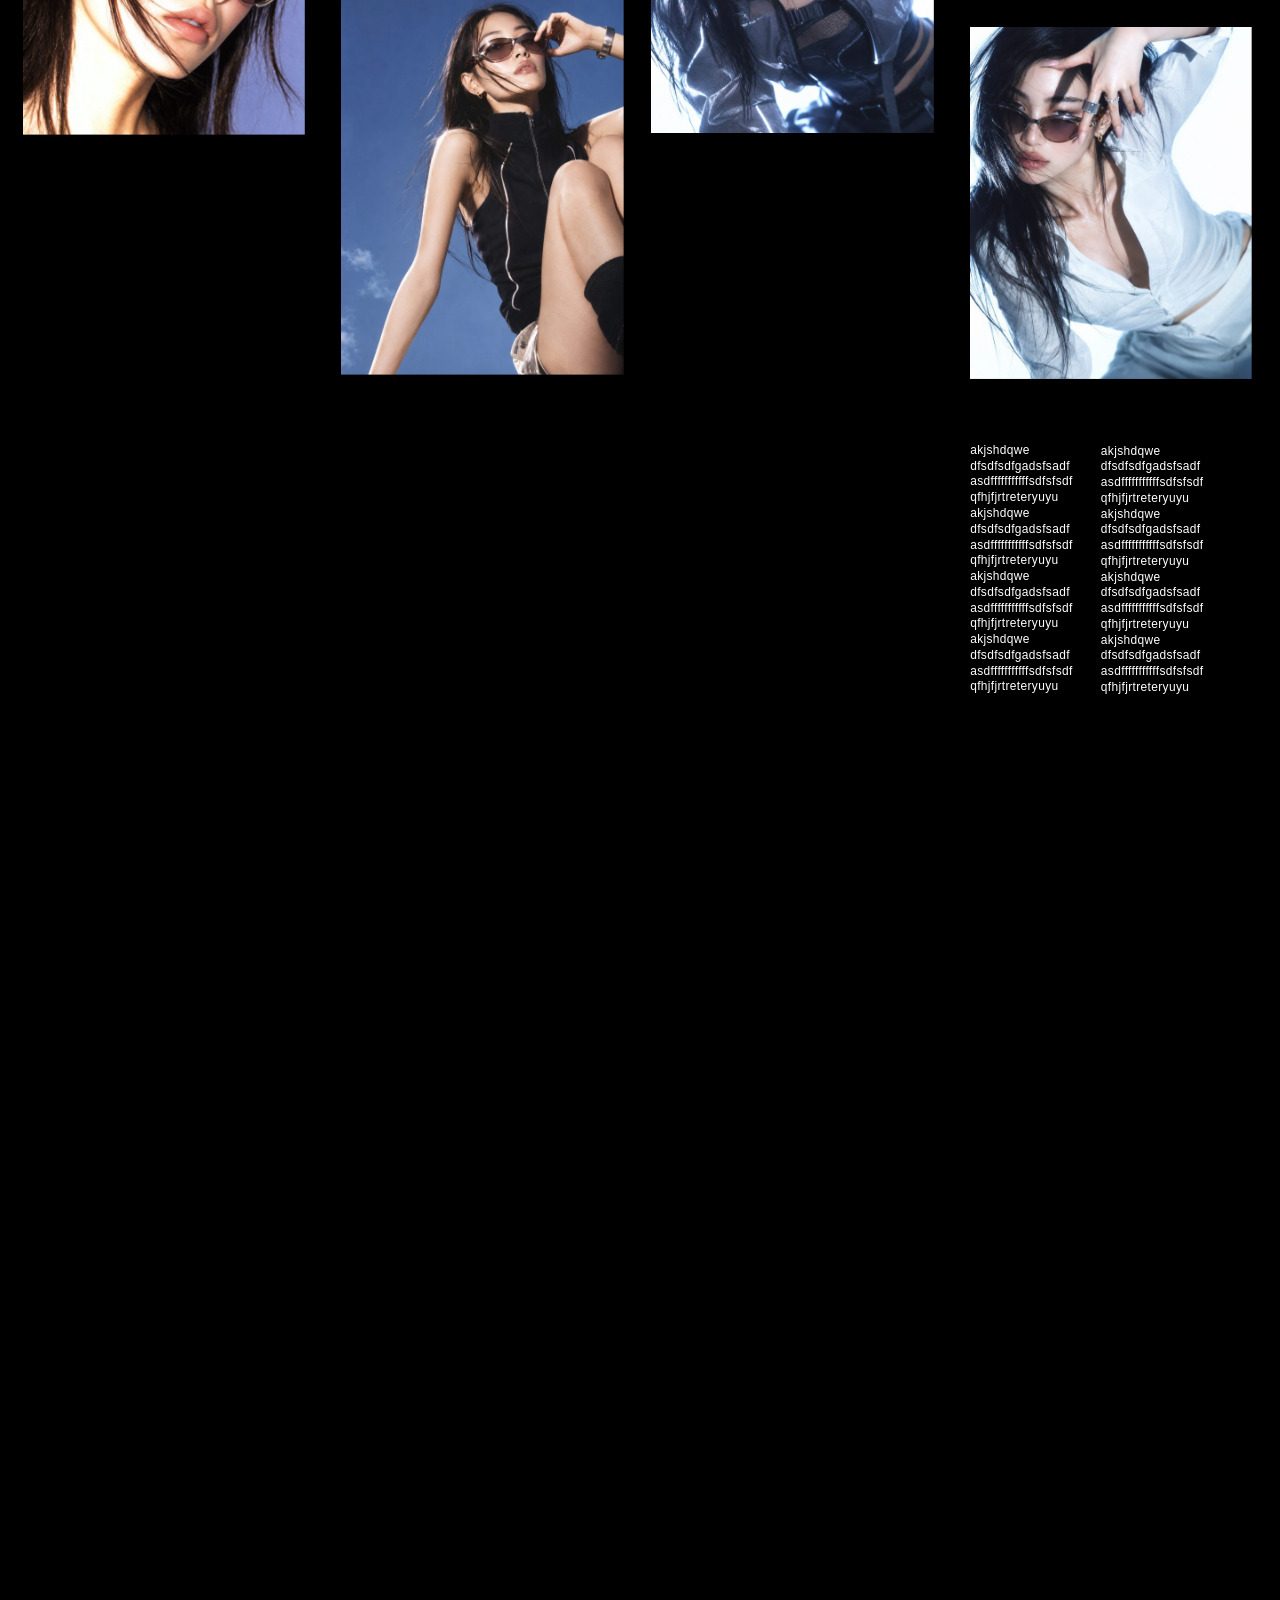
==== commit f7828339: "Add glowing circle cursor Co-Authored-By: Claude Opus 5.5 <noreply@anthropic.com> Claude-Session: ht" ====
--- a/smartglass/index.html
+++ b/smartglass/index.html
@@ -172,6 +172,7 @@
   </aside>
 </div>
 
+<div class="cursor" aria-hidden="true"></div>
 <script src="js/vendor/gsap.min.js"></script>
 <script src="js/vendor/Flip.min.js"></script>
 <script src="js/main.js"></script>
--- a/smartglass/css/style.css
+++ b/smartglass/css/style.css
@@ -106,13 +106,14 @@
 /* 사진 크게 보기 */
 section img[data-title],.gitem img{cursor:zoom-in}
 .lightbox{position:fixed;inset:0;z-index:30;display:grid;grid-template-columns:minmax(0,1fr) 340px;
-  --bg:rgba(255,255,255,.96);--fg:var(--black);--mute:#6e6e6e;--line:rgba(0,0,0,.12);
+  --bg:#fff;--fg:var(--black);--mute:#6e6e6e;--line:rgba(0,0,0,.12);
   background:transparent;color:var(--fg);transition:background-color .45s ease}
-.lightbox[data-theme="dark"]{--bg:rgba(0,0,0,.94);--fg:var(--white);--mute:#9a9a9a;--line:rgba(255,255,255,.16)}
+.lightbox[data-theme="dark"]{--bg:#000;--fg:var(--white);--mute:#9a9a9a;--line:rgba(255,255,255,.16)}
 .lightbox.on{background:var(--bg)}
-.lb-stage{display:grid;place-items:center;padding:96px 40px 48px;min-height:0;cursor:zoom-out}
-.lb-img{max-width:100%;max-height:calc(100vh - 144px);width:auto;height:auto;object-fit:contain;cursor:default;transition:opacity .18s}
-.lb-info{align-self:end;padding:0 40px 48px 0;display:flex;flex-direction:column;gap:14px;
+.lb-stage{position:relative;min-height:0;overflow:hidden;cursor:zoom-out}
+/* 사진 전체가 보이게(잘리지 않음), 왼쪽 끝에 붙여서 화면 높이만큼 */
+.lb-img{position:absolute;left:0;top:0;height:100%;width:auto;max-width:100%;object-fit:contain;object-position:left center;cursor:default;transition:opacity .18s}
+.lb-info{align-self:end;padding:0 40px 48px 40px;display:flex;flex-direction:column;gap:14px;
   opacity:0;transform:translateY(12px);transition:opacity .4s ease .25s, transform .5s cubic-bezier(.2,.7,.2,1) .25s}
 .lightbox.on .lb-info{opacity:1;transform:none}
 .lb-no{font-size:11px;letter-spacing:.08em;color:var(--mute);font-variant-numeric:tabular-nums}
@@ -131,10 +132,10 @@
 .lightbox[hidden]{display:none}
 html.lb-open{overflow:hidden}
 @media (max-width:800px){
-  .lightbox{grid-template-columns:1fr;grid-template-rows:minmax(0,1fr) auto;overflow-y:auto}
-  .lb-stage{padding:72px 16px 16px}
-  .lb-img{max-height:60vh}
-  .lb-info{padding:0 16px 32px;align-self:start}
+  .lightbox{grid-template-columns:1fr;grid-template-rows:auto auto;align-content:start;overflow-y:auto}
+  .lb-stage{height:auto;min-height:auto;overflow:visible}
+  .lb-img{position:static;width:100%;height:auto;max-width:none}
+  .lb-info{padding:24px 16px 32px;align-self:start}
   .lb-title{font-size:26px}
 }
 
@@ -148,3 +149,17 @@
   .kenburns{animation:none}
   .reveal{opacity:1;transform:none;transition:none}
 }
+
+/* 마우스 커서: 빛이 번지는 동그라미 (마우스가 있는 기기에서만)
+   --cur-size 크기, --cur-glow 번지는 정도. 밝은 화면에서는 어둡게, 어두운 화면에서는 밝게 보여요 */
+:root{--cur-size:18px;--cur-glow:18px}
+@media (hover:hover) and (pointer:fine){
+  html.has-cursor, html.has-cursor *{cursor:none!important}
+}
+.cursor{position:fixed;left:0;top:0;z-index:100;pointer-events:none;width:var(--cur-size);height:var(--cur-size);margin:calc(var(--cur-size) / -2) 0 0 calc(var(--cur-size) / -2);
+  border-radius:50%;background:rgba(255,255,255,.9);mix-blend-mode:difference;opacity:0;
+  box-shadow:0 0 calc(var(--cur-glow) * .5) rgba(255,255,255,.9), 0 0 var(--cur-glow) rgba(255,255,255,.7), 0 0 calc(var(--cur-glow) * 2) rgba(255,255,255,.4);
+  transition:width .3s cubic-bezier(.2,.7,.2,1), height .3s cubic-bezier(.2,.7,.2,1), margin .3s cubic-bezier(.2,.7,.2,1), opacity .25s}
+html.has-cursor .cursor.on{opacity:1}
+.cursor.hover{--cur-size:46px;background:rgba(255,255,255,.35)}
+.cursor.down{--cur-size:12px}
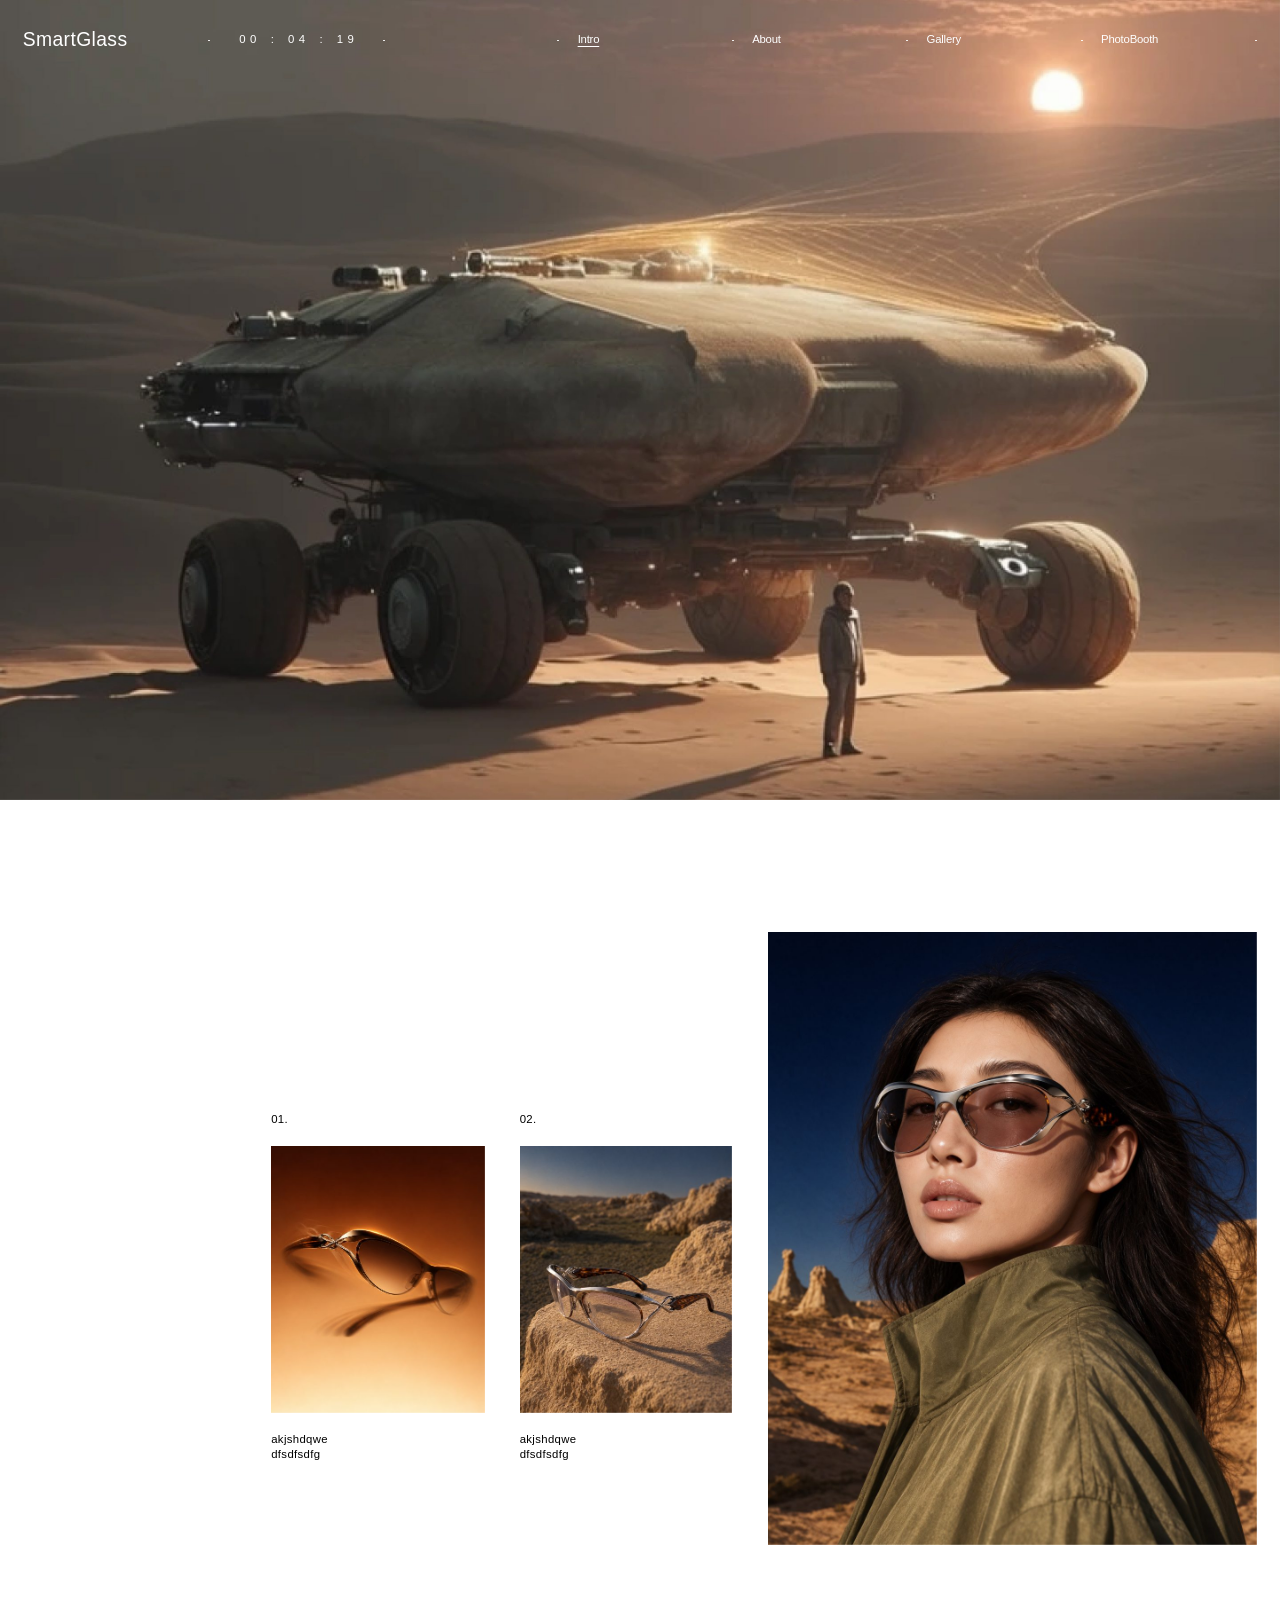
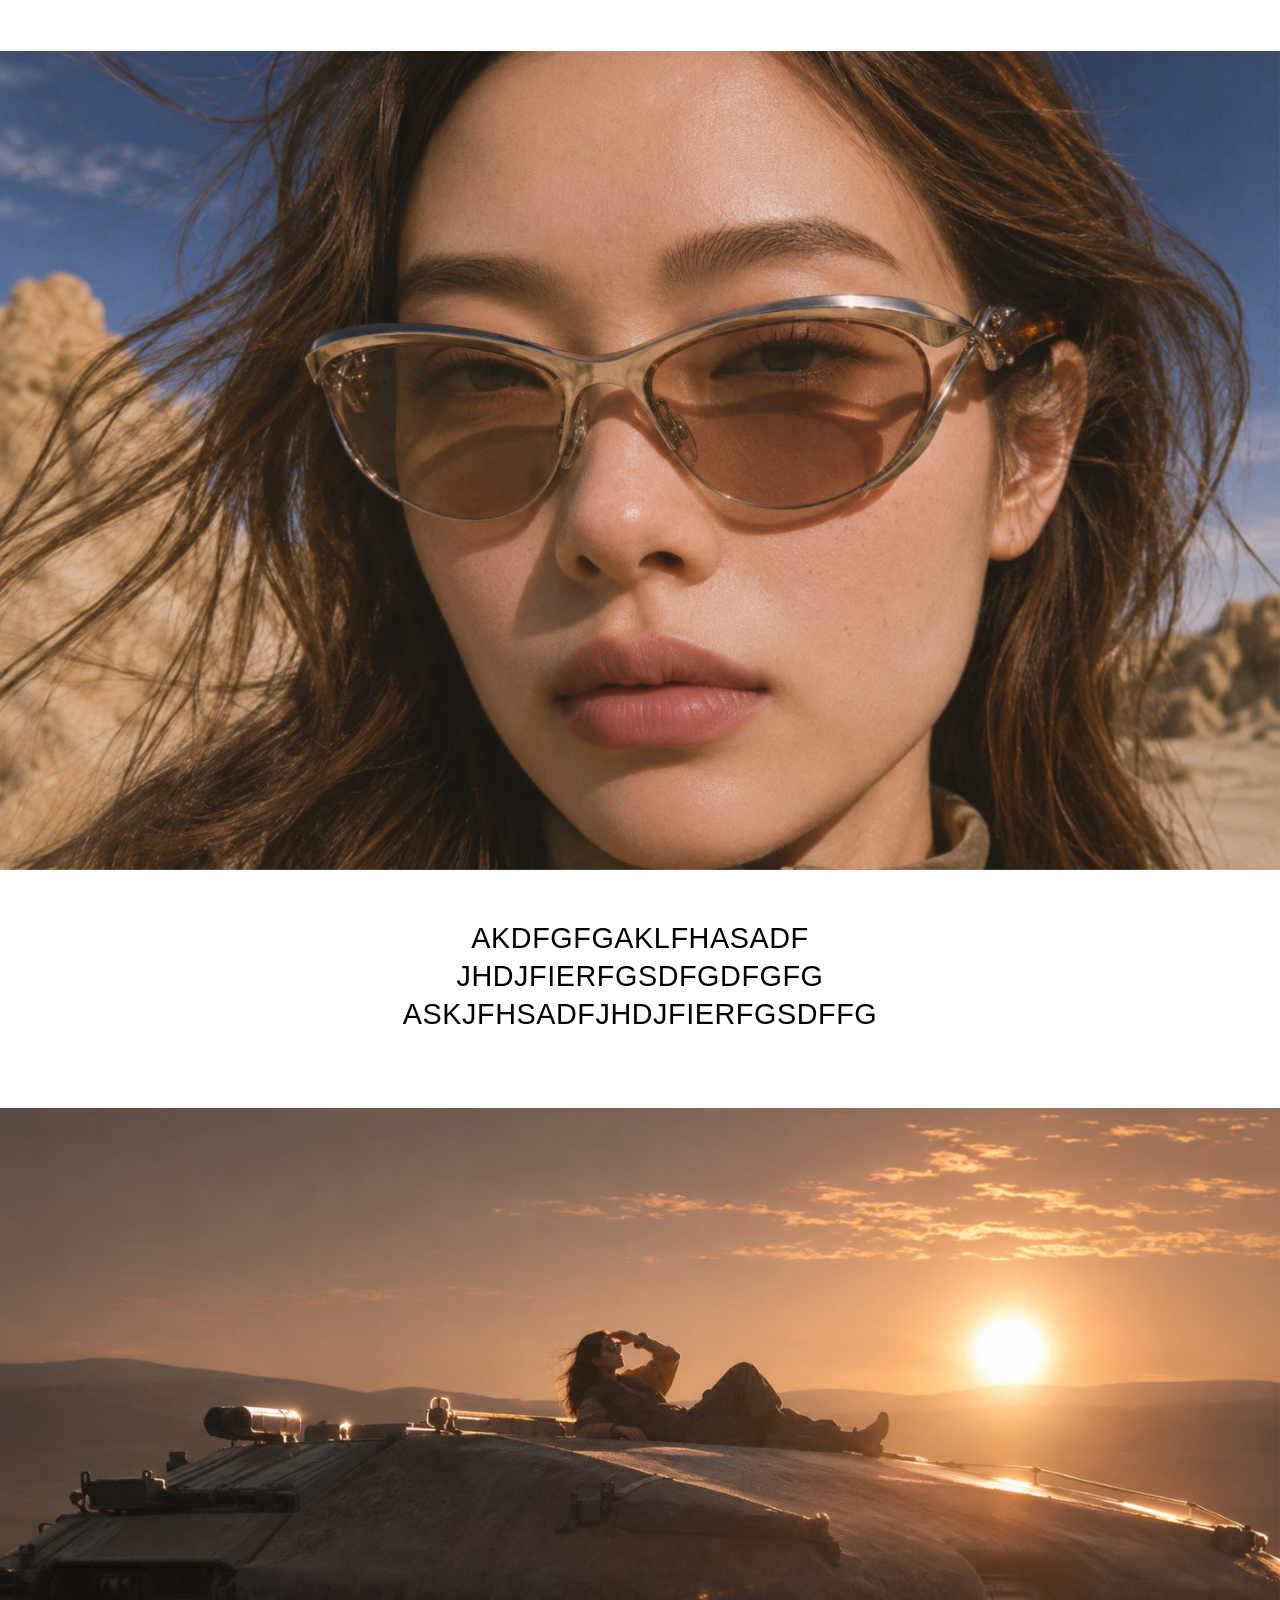
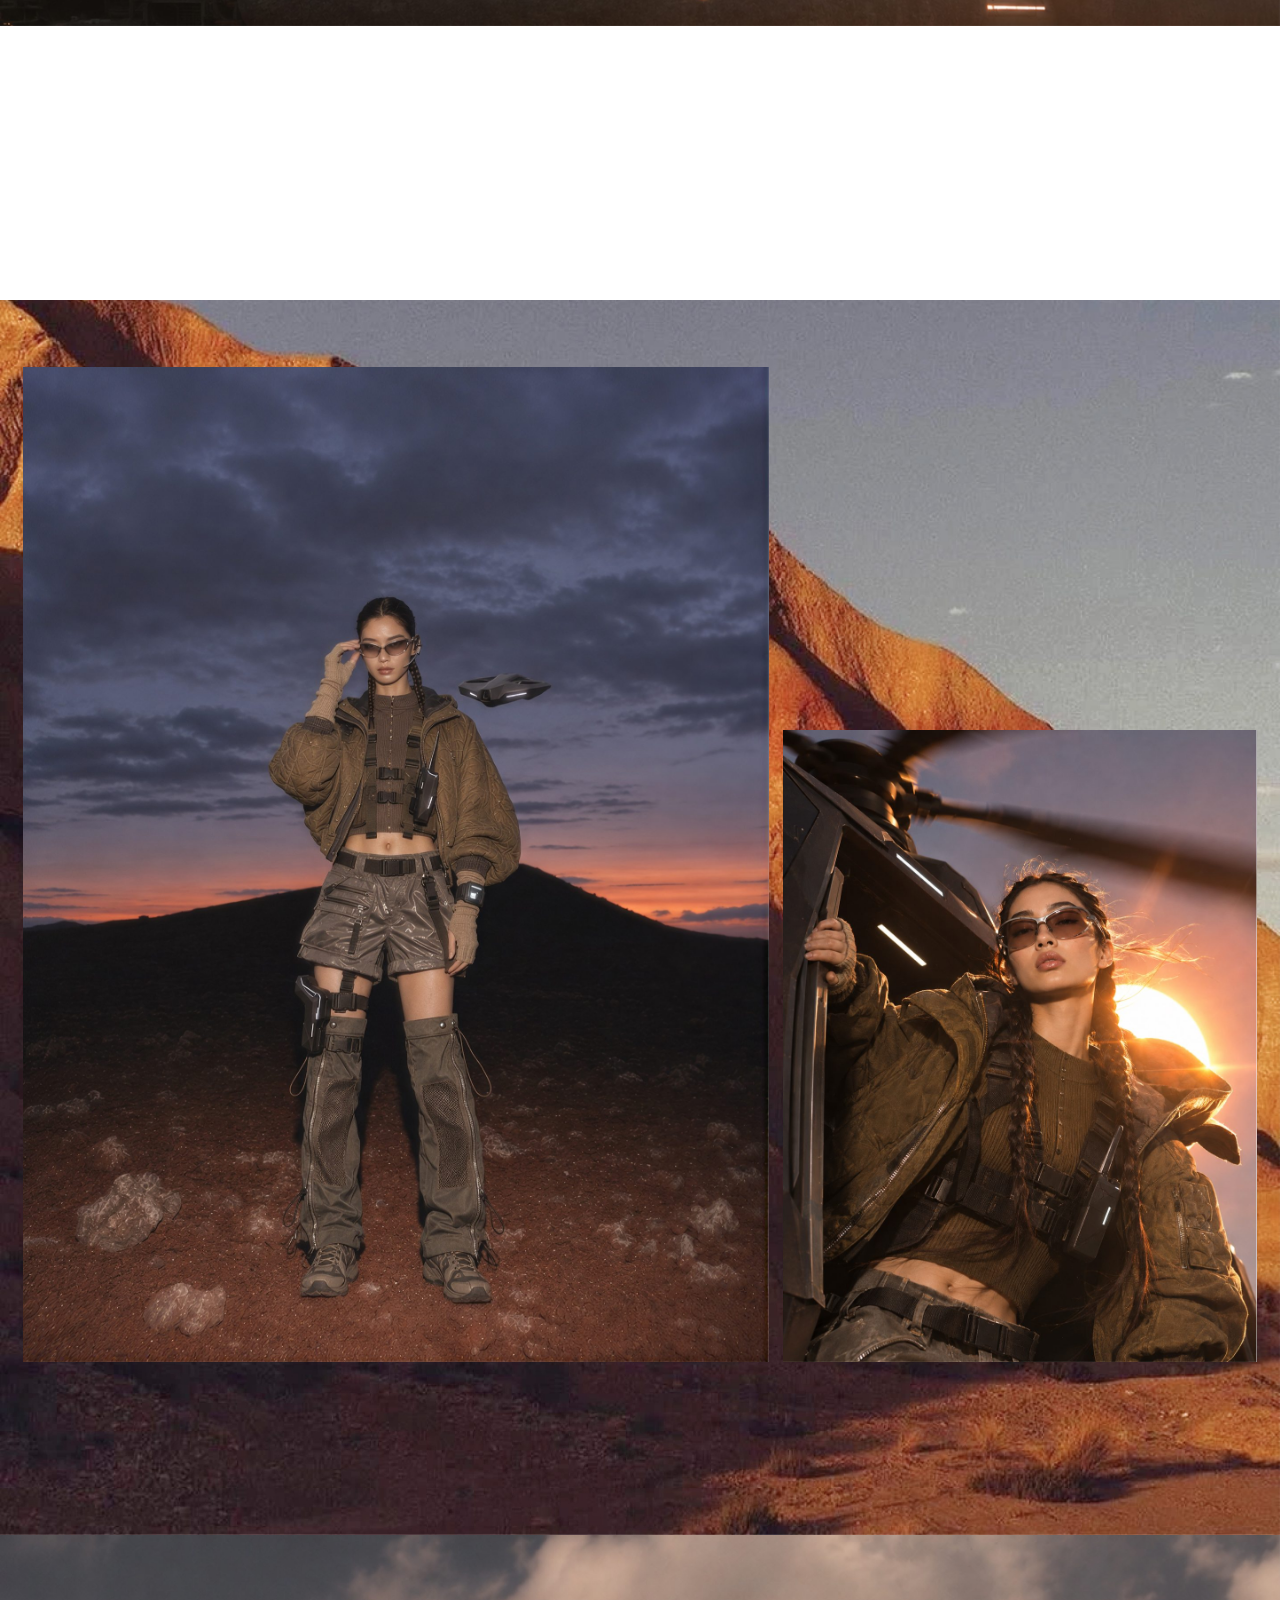
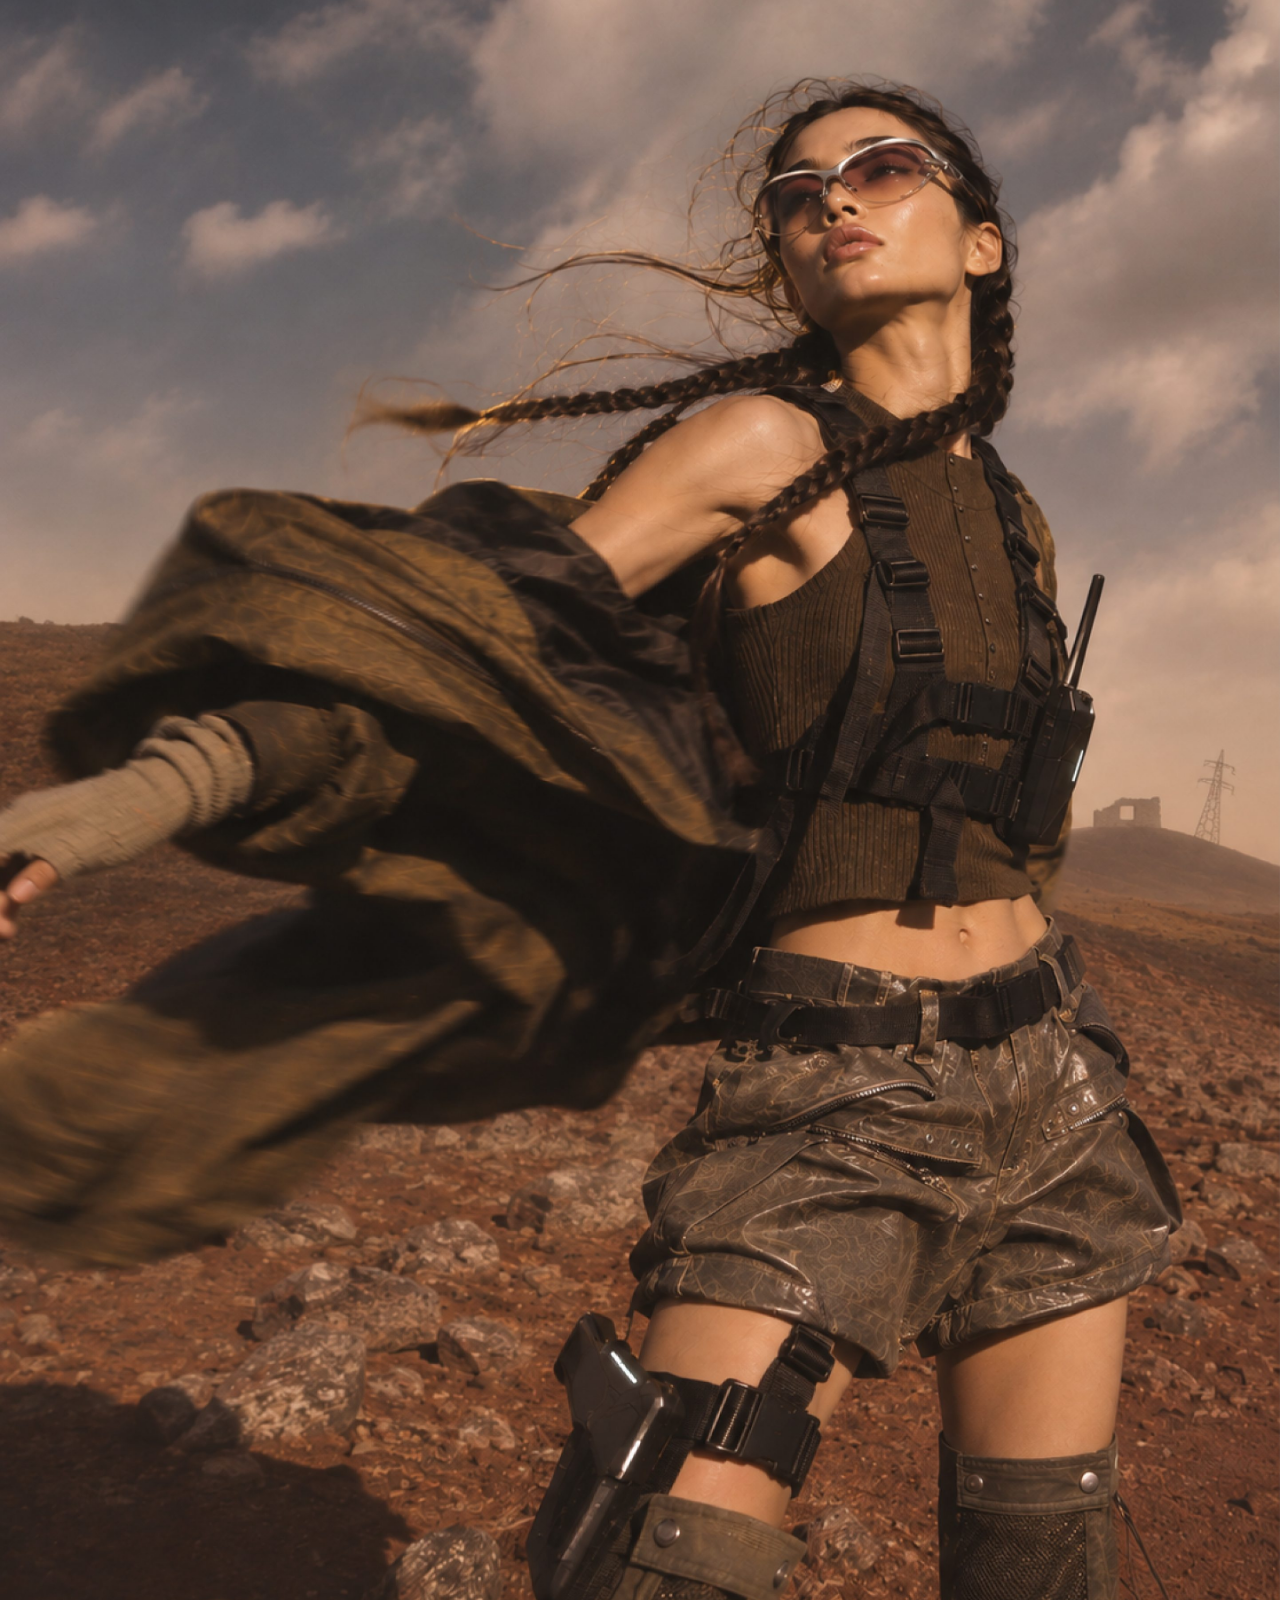
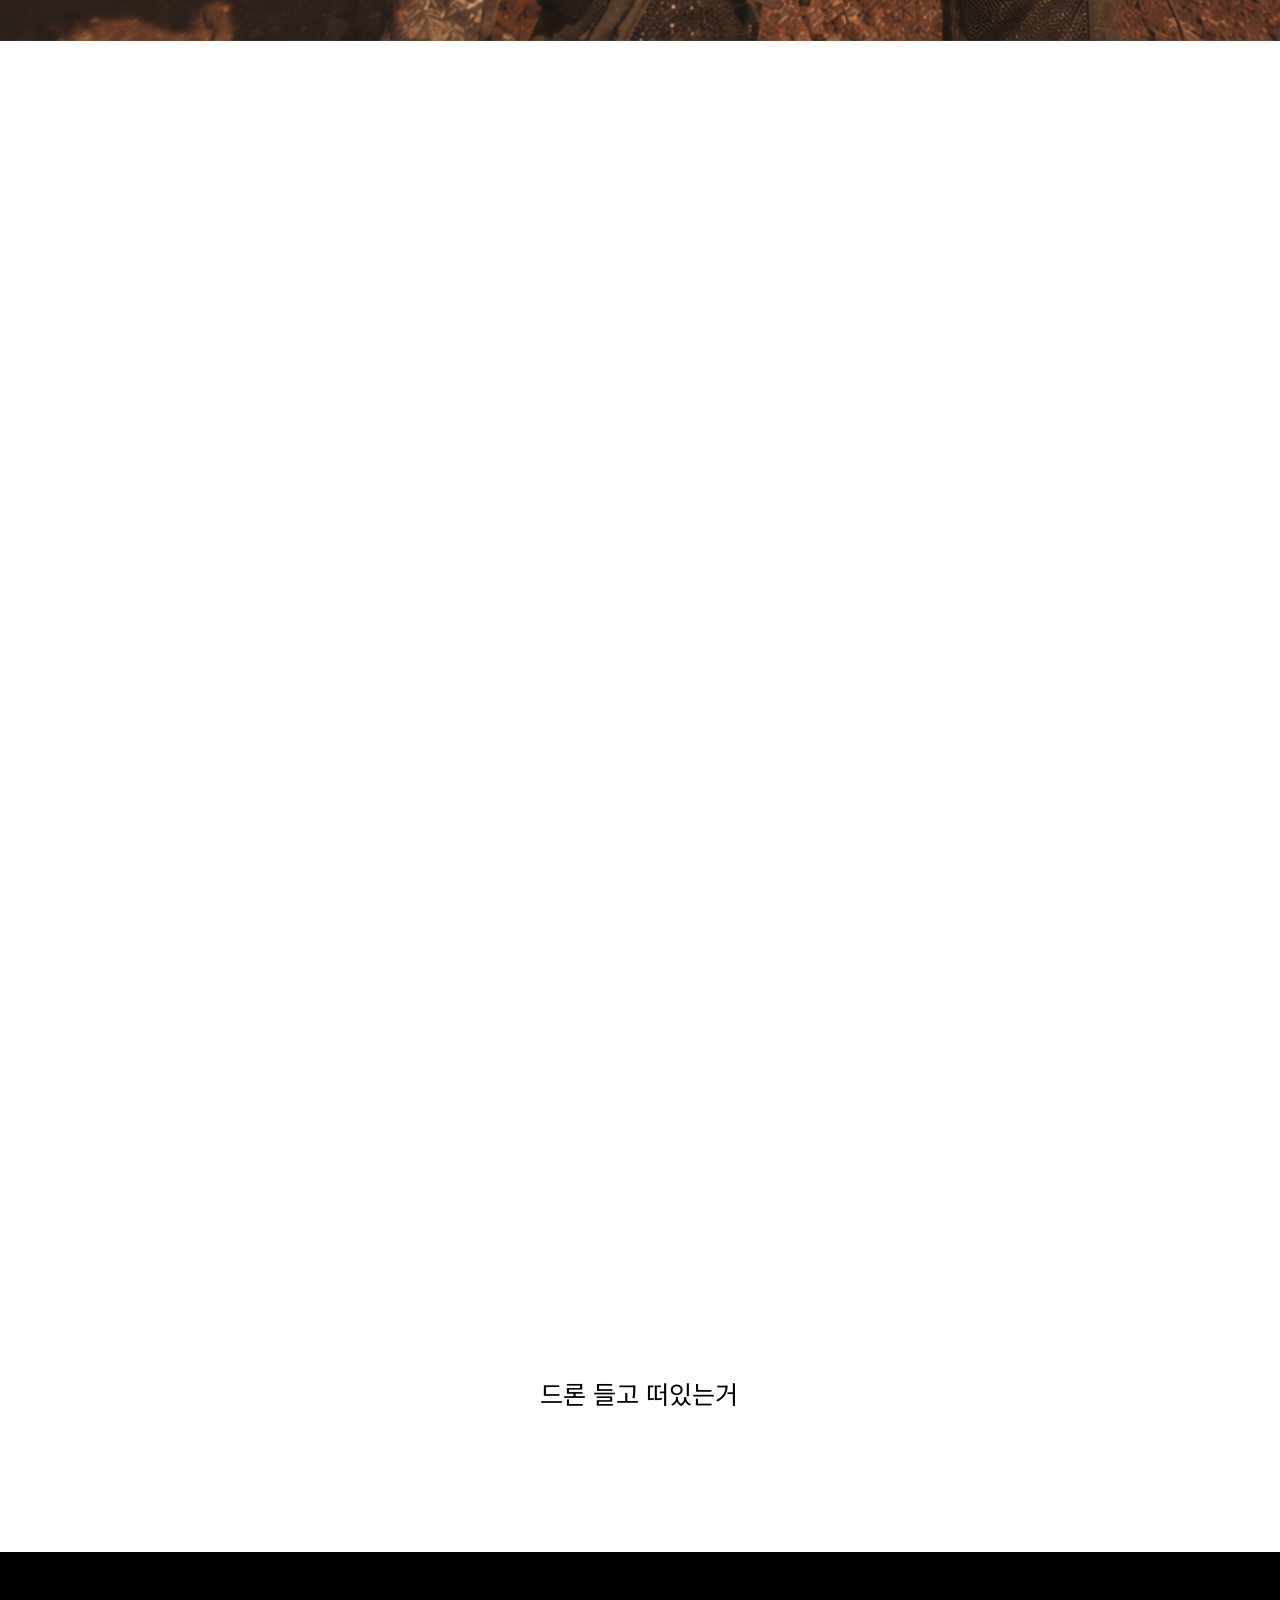
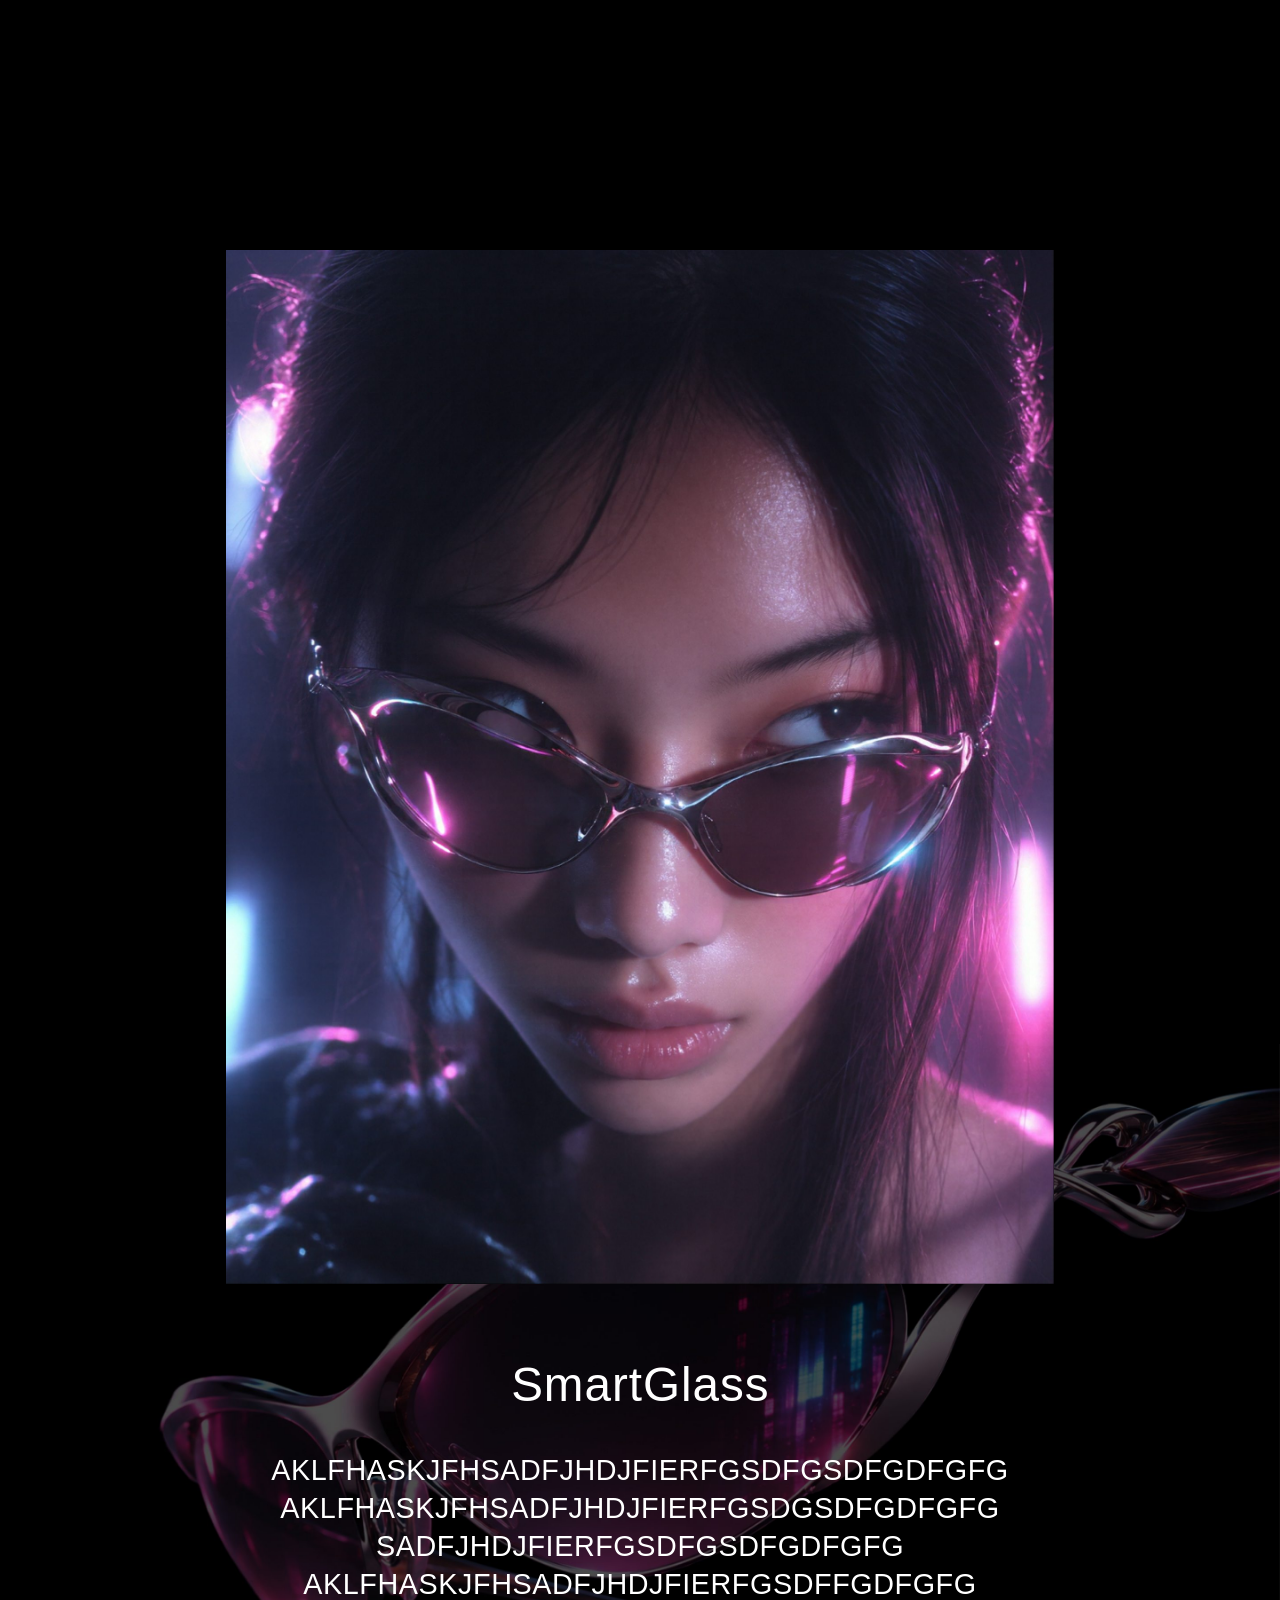
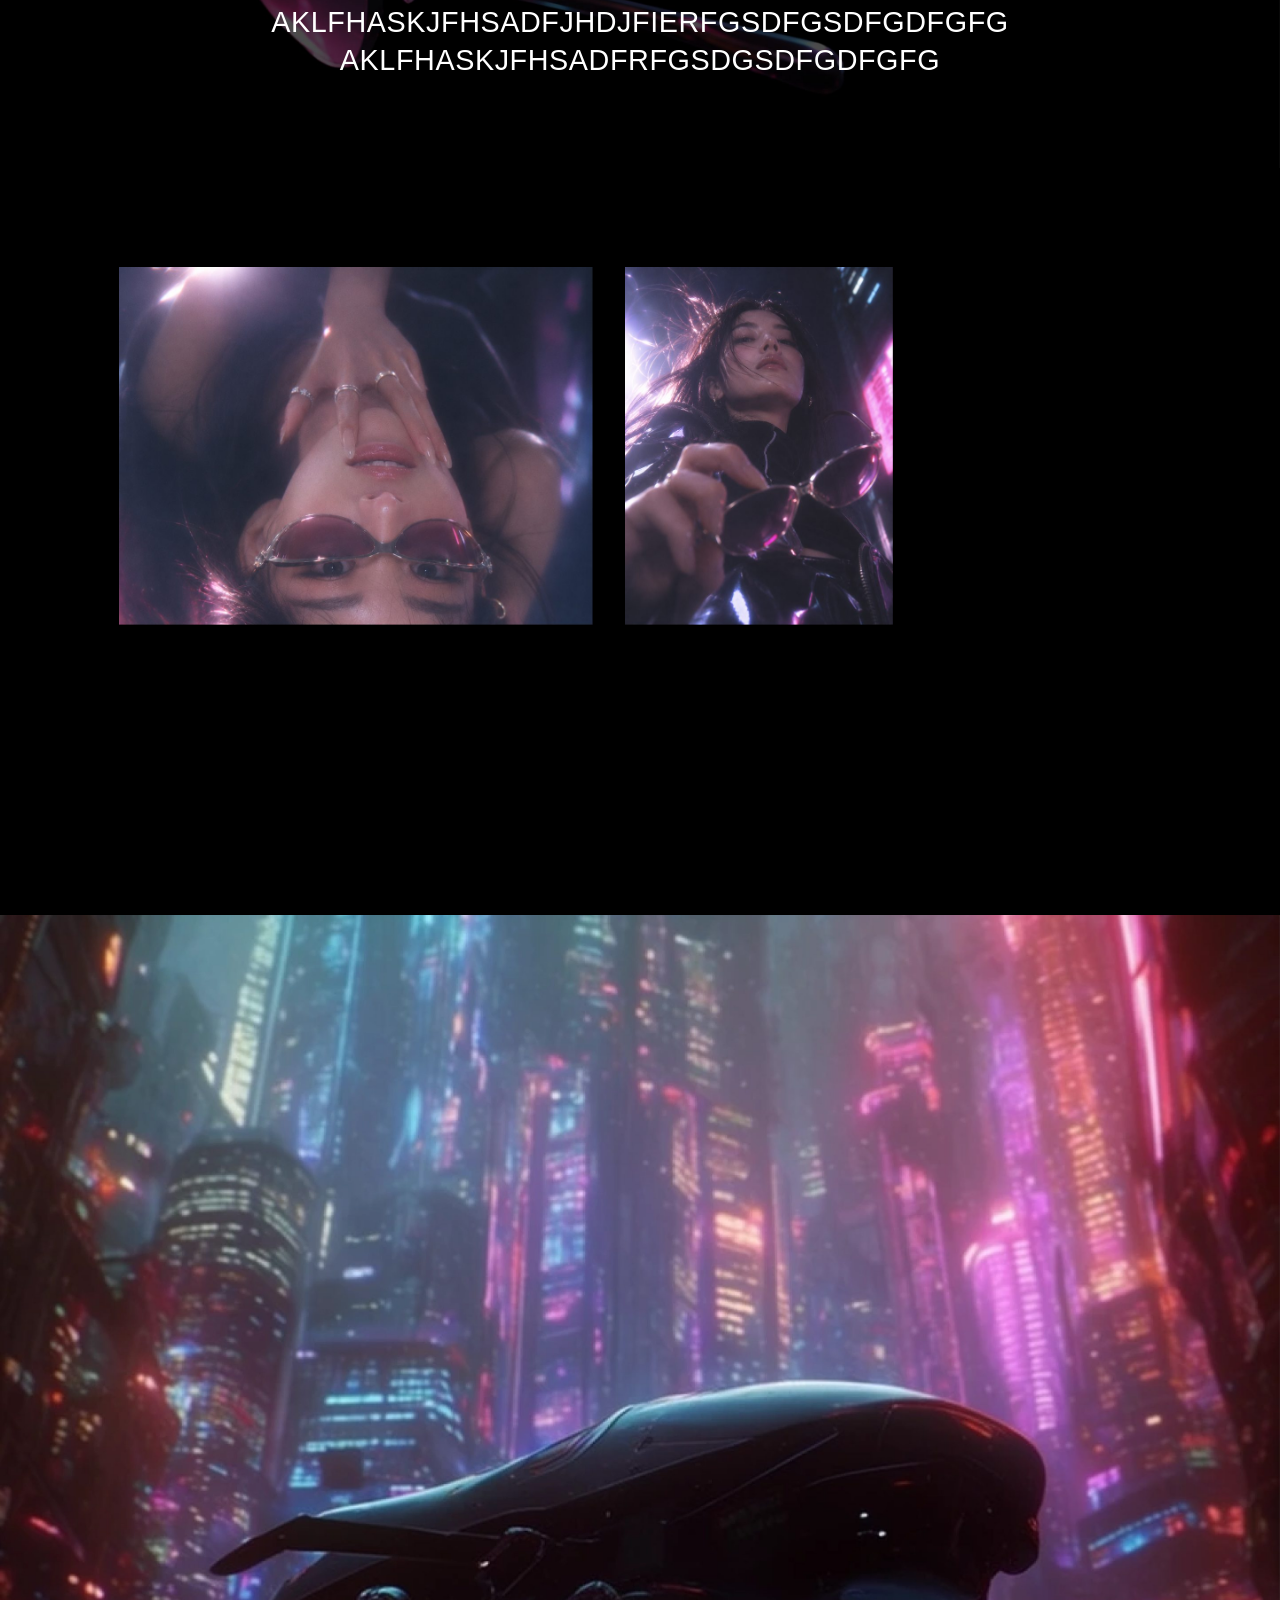
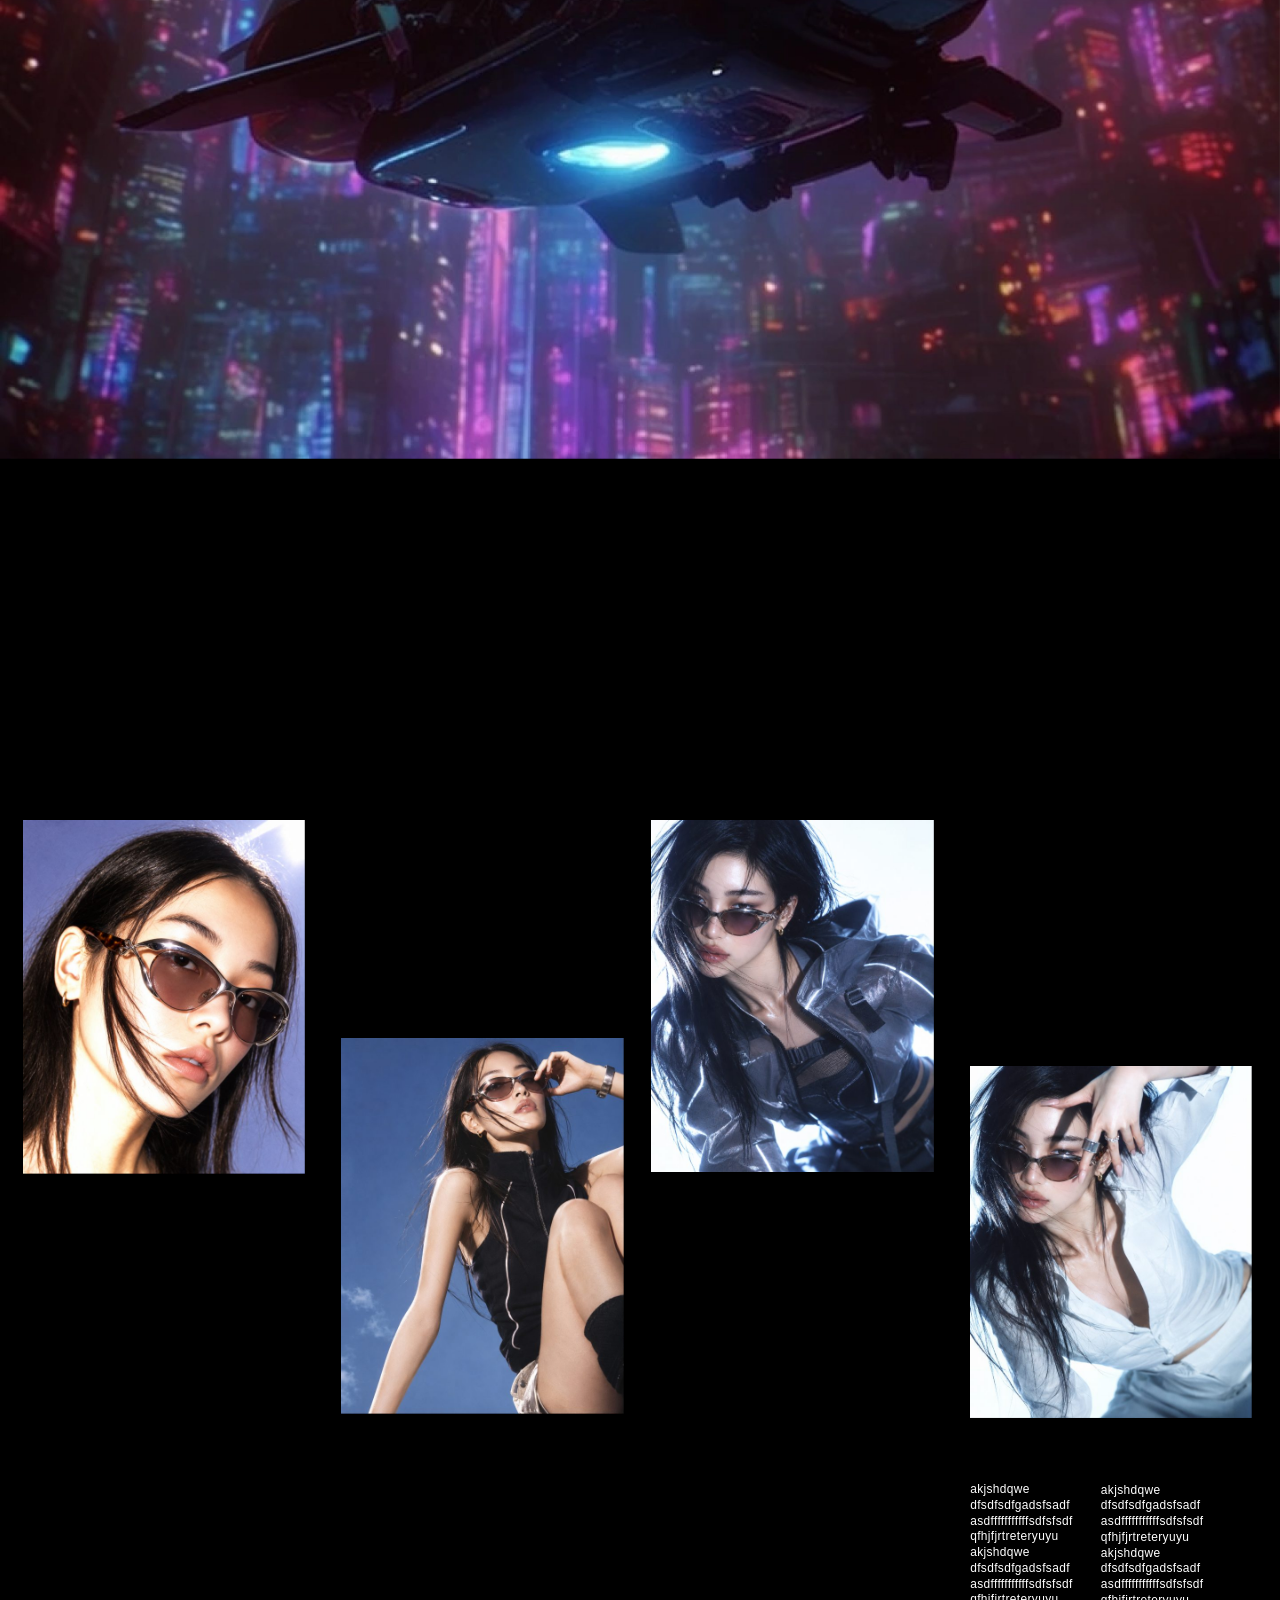
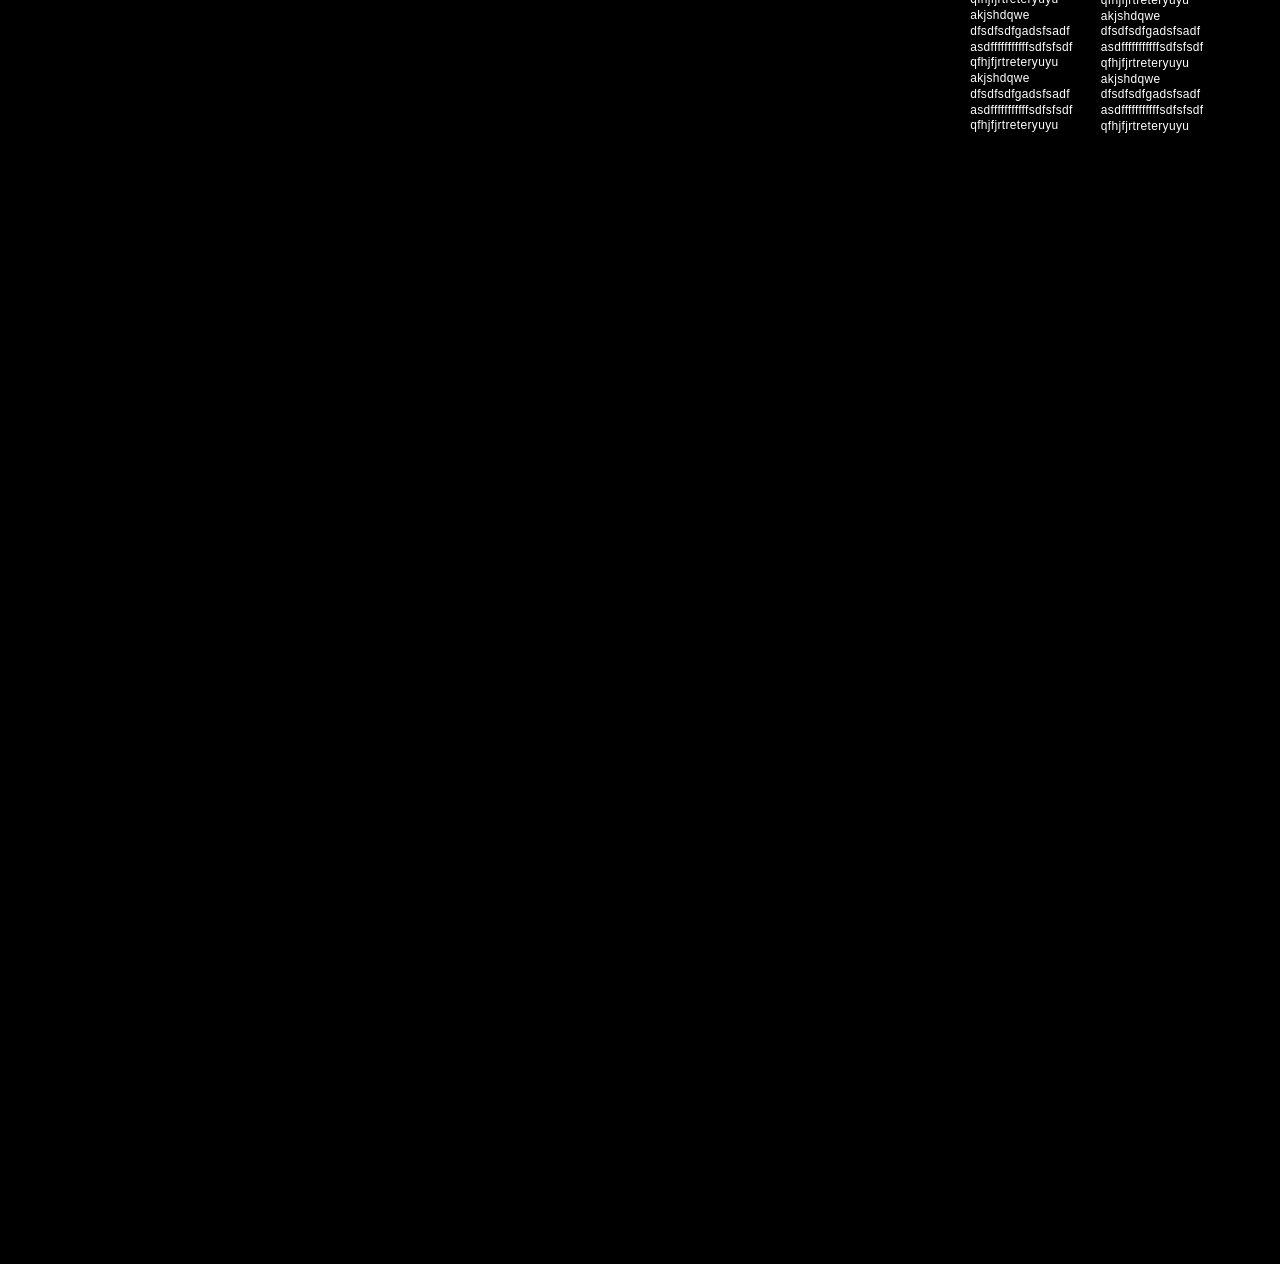
==== commit a62debe4: "Update chapter 1 photos and layout from Figma Co-Authored-By: Claude Opus 5.5 <noreply@anthropic.com" ====
--- a/smartglass/index.html
+++ b/smartglass/index.html
@@ -44,9 +44,8 @@
 </section>
 
 <!-- ============ 챕터 1 (흰 바탕) ============ -->
-<section class="sec chapter1" id="chapter1" style="--h:53777">
-  <img class="a box reveal" style="--x:0;--y:26135;--w:11261;--h:10866" data-title="Red Canyon" data-layer="image 128" data-desc="붉은 협곡과 사막 하늘. 챕터1 뒷부분을 받치는 배경 사진." src="img/c1-desert-bg.jpg" alt="사막 풍경" loading="lazy">
-
+<section class="sec chapter1" id="chapter1" style="--h:62918">
+  <img class="a box reveal" style="--x:0;--y:23751;--w:11261;--h:10866" data-title="Red Canyon" data-layer="image 128" data-desc="붉은 협곡과 사막 하늘. 챕터1 가운데를 받치는 배경 사진." src="img/c1-desert-bg.jpg" alt="사막 풍경" loading="lazy">
 
   <p class="a t num" style="--x:2386;--y:2742">01.</p>
   <p class="a t num" style="--x:2386;--y:5564">akjshdqwe
@@ -58,22 +57,18 @@
   <img class="a box reveal" style="--x:6759;--y:1160;--w:4303;--h:5397" data-title="Sand Veil" data-layer="image 95" data-desc="사암 바위 앞, 올리브색 재킷에 투명한 브라운 렌즈 선글라스." src="img/c1-portrait.jpg" alt="사막에서 선글라스를 쓴 인물" loading="lazy">
   <img class="a box reveal" style="--x:4572;--y:3046;--w:1870;--h:2346" data-title="Dune Frame" data-layer="image 114" data-desc="사막 바위 위에 놓인 투명 프레임 안경." src="img/c1-thumb-02.jpg" alt="" loading="lazy">
   <img class="a box reveal" style="--x:2386;--y:3046;--w:1878;--h:2346" data-title="Amber Lens" data-layer="image 115" data-desc="호박색 빛 속에 떠 있는 브라운 렌즈 선글라스." src="img/c1-thumb-01.jpg" alt="" loading="lazy">
-  <img class="a box reveal" style="--x:0;--y:8886;--w:11261;--h:5484" data-title="Close Light" data-layer="image 124" data-desc="바람에 날리는 머리카락과 투명 브라운 렌즈 클로즈업." src="img/c1-closeup.jpg" alt="선글라스를 쓴 인물 클로즈업" loading="lazy">
+  <img class="a box reveal" style="--x:0;--y:7483;--w:11261;--h:7210" data-title="Close Light" data-layer="image 124" data-desc="바람에 날리는 머리카락과 투명 브라운 렌즈 클로즈업." src="img/c1-closeup.jpg" alt="선글라스를 쓴 인물 클로즈업" loading="lazy">
 
-  <div class="a box ph" style="--x:200;--y:17003;--w:8675;--h:6001"></div>
-  <div class="a box ph" style="--x:8945;--y:18581;--w:2106;--h:2909"></div>
-  <div class="a box ph" style="--x:8945;--y:21549;--w:2106;--h:2909"></div>
-  <p class="a t ko" style="--x:3833;--y:20004;--fs:176.6">안경과 자연</p>
-  <p class="a t ko" style="--x:9810;--y:20036;--fs:176.6"> 자연</p>
-
-  <img class="a box reveal" style="--x:200;--y:27092;--w:6096;--h:7948" data-title="White Coat" data-layer="image 144" data-desc="해 질 녘 붉은 들판, 흰 코트와 검은 부츠를 입은 모델." src="img/c1-glass-tall.jpg" alt="" loading="lazy">
-  <img class="a box reveal" style="--x:6689;--y:28521;--w:4073;--h:5092" data-title="Dead Tree" data-layer="image 148" data-desc="물가의 마른 나무 사이, 흰 퍼 코트를 입은 모델." src="img/c1-glass-side.jpg" alt="" loading="lazy">
-
-  <div class="a box ph" style="--x:0;--y:39304;--w:11261;--h:14473"></div>
-  <p class="a t ko" style="--x:4755;--y:46825;--fs:221.1">드론 들고 떠있는거</p>
-  <p class="a t big center" style="--x:4117;--y:15132;--w:4173">akdfgfgaklfhasadf
+  <p class="a t big center" style="--x:3544;--y:15132;--w:4173">akdfgfgaklfhasadf
 jhdjfierfgsdfgdfgfg
 askjfhsadfjhdjfierfgsdffg</p>
+
+  <img class="a box reveal" style="--x:0;--y:16784;--w:11261;--h:4558" data-title="Sunset Ride" data-layer="image 150" data-desc="해 지는 사막, 장갑차 위에 누워 하늘을 보는 인물." src="img/c1-wide.jpg" alt="노을 진 사막의 장갑차 위 인물" loading="lazy">
+  <img class="a box reveal" style="--x:200;--y:24346;--w:6566;--h:8754" data-title="Dusk Patrol" data-layer="image 152" data-desc="붉은 화산 언덕 위, 카고 셋업에 선글라스를 쓴 모델. 뒤로 드론이 떠 있어요." src="img/c1-look-a.jpg" alt="해 질 녘 언덕에 선 모델" loading="lazy">
+  <img class="a box reveal" style="--x:6889;--y:27538;--w:4172;--h:5562" data-title="Rotor" data-layer="image 155" data-desc="헬기 문에 매달린 모델, 노을을 등진 선글라스." src="img/c1-look-b.jpg" alt="헬기에 매달린 모델" loading="lazy">
+  <img class="a box reveal" style="--x:0;--y:34617;--w:11261;--h:15015" data-title="Windward" data-layer="image 160" data-desc="바람에 날리는 망토와 땋은 머리, 사막 언덕 위의 모델." src="img/c1-finale.jpg" alt="바람 부는 언덕 위 모델" loading="lazy">
+
+  <p class="a t ko" style="--x:4755;--y:61408;--fs:221.1">드론 들고 떠있는거</p>
 </section>
 
 <!-- ============ 챕터 2 (검은 바탕) ============ -->
--- a/smartglass/css/style.css
+++ b/smartglass/css/style.css
@@ -29,13 +29,13 @@
 img.box,video.box{object-fit:cover}
 .ph{background:var(--gray)}
 
-/* 상단바: 화면 맨 위에 고정. 지금 보는 섹션에 맞춰 색이 바뀌어요
+/* 상단바: 화면 맨 위에 고정. 바탕 투명도는 아래 rgba의 마지막 숫자(.5 = 50%)예요. 지금 보는 섹션에 맞춰 색이 바뀌어요
    (인트로: 투명 + 흰 글자, 챕터1: 흰 바탕 + 검은 글자, 챕터2: 검은 바탕 + 흰 글자) */
 .topbar{position:fixed;inset:0 0 auto 0;height:calc(640 * var(--u));z-index:10;color:var(--white);
   transition:background-color .35s ease, color .35s ease;-webkit-backdrop-filter:blur(14px);backdrop-filter:blur(14px)}
 .topbar[data-theme="intro"]{background:transparent;-webkit-backdrop-filter:none;backdrop-filter:none}
-.topbar[data-theme="chapter1"]{background:rgba(255,255,255,.86);color:var(--black)}
-.topbar[data-theme="chapter2"]{background:rgba(0,0,0,.72);color:var(--white)}
+.topbar[data-theme="chapter1"]{background:rgba(255,255,255,.5);color:var(--black)}
+.topbar[data-theme="chapter2"]{background:rgba(0,0,0,.5);color:var(--white)}
 .logo{font-size:calc(170 * var(--u));line-height:1.32;letter-spacing:.02em;white-space:nowrap}
 .nav.on{text-decoration:underline;text-underline-offset:.25em;text-decoration-thickness:1px}
 .nav{font-size:calc(100 * var(--u));line-height:1.32;letter-spacing:-.02em;white-space:nowrap;transition:opacity .2s}
@@ -150,16 +150,19 @@
   .reveal{opacity:1;transform:none;transition:none}
 }
 
-/* 마우스 커서: 빛이 번지는 동그라미 (마우스가 있는 기기에서만)
-   --cur-size 크기, --cur-glow 번지는 정도. 밝은 화면에서는 어둡게, 어두운 화면에서는 밝게 보여요 */
-:root{--cur-size:18px;--cur-glow:18px}
+/* 마우스 커서: 유리 렌즈 (마우스가 있는 기기에서만)
+   빛 없이 얇은 테두리만 있고, 렌즈 아래 화면을 조금 더 선명하고 진하게 보여줘요.
+   --cur-size 크기 */
+:root{--cur-size:22px}
 @media (hover:hover) and (pointer:fine){
   html.has-cursor, html.has-cursor *{cursor:none!important}
 }
 .cursor{position:fixed;left:0;top:0;z-index:100;pointer-events:none;width:var(--cur-size);height:var(--cur-size);margin:calc(var(--cur-size) / -2) 0 0 calc(var(--cur-size) / -2);
-  border-radius:50%;background:rgba(255,255,255,.9);mix-blend-mode:difference;opacity:0;
-  box-shadow:0 0 calc(var(--cur-glow) * .5) rgba(255,255,255,.9), 0 0 var(--cur-glow) rgba(255,255,255,.7), 0 0 calc(var(--cur-glow) * 2) rgba(255,255,255,.4);
-  transition:width .3s cubic-bezier(.2,.7,.2,1), height .3s cubic-bezier(.2,.7,.2,1), margin .3s cubic-bezier(.2,.7,.2,1), opacity .25s}
+  border-radius:50%;opacity:0;background:rgba(255,255,255,.06);
+  -webkit-backdrop-filter:saturate(1.4) contrast(1.1) brightness(1.06);backdrop-filter:saturate(1.4) contrast(1.1) brightness(1.06);
+  box-shadow:inset 0 0 0 1px rgba(255,255,255,.85), 0 0 0 1px rgba(0,0,0,.22);
+  transition:width .35s cubic-bezier(.2,.7,.2,1), height .35s cubic-bezier(.2,.7,.2,1), margin .35s cubic-bezier(.2,.7,.2,1), opacity .25s}
 html.has-cursor .cursor.on{opacity:1}
-.cursor.hover{--cur-size:46px;background:rgba(255,255,255,.35)}
-.cursor.down{--cur-size:12px}
+.cursor.hover{--cur-size:84px}
+.cursor.down{--cur-size:14px}
+.cursor.hover.down{--cur-size:70px}
